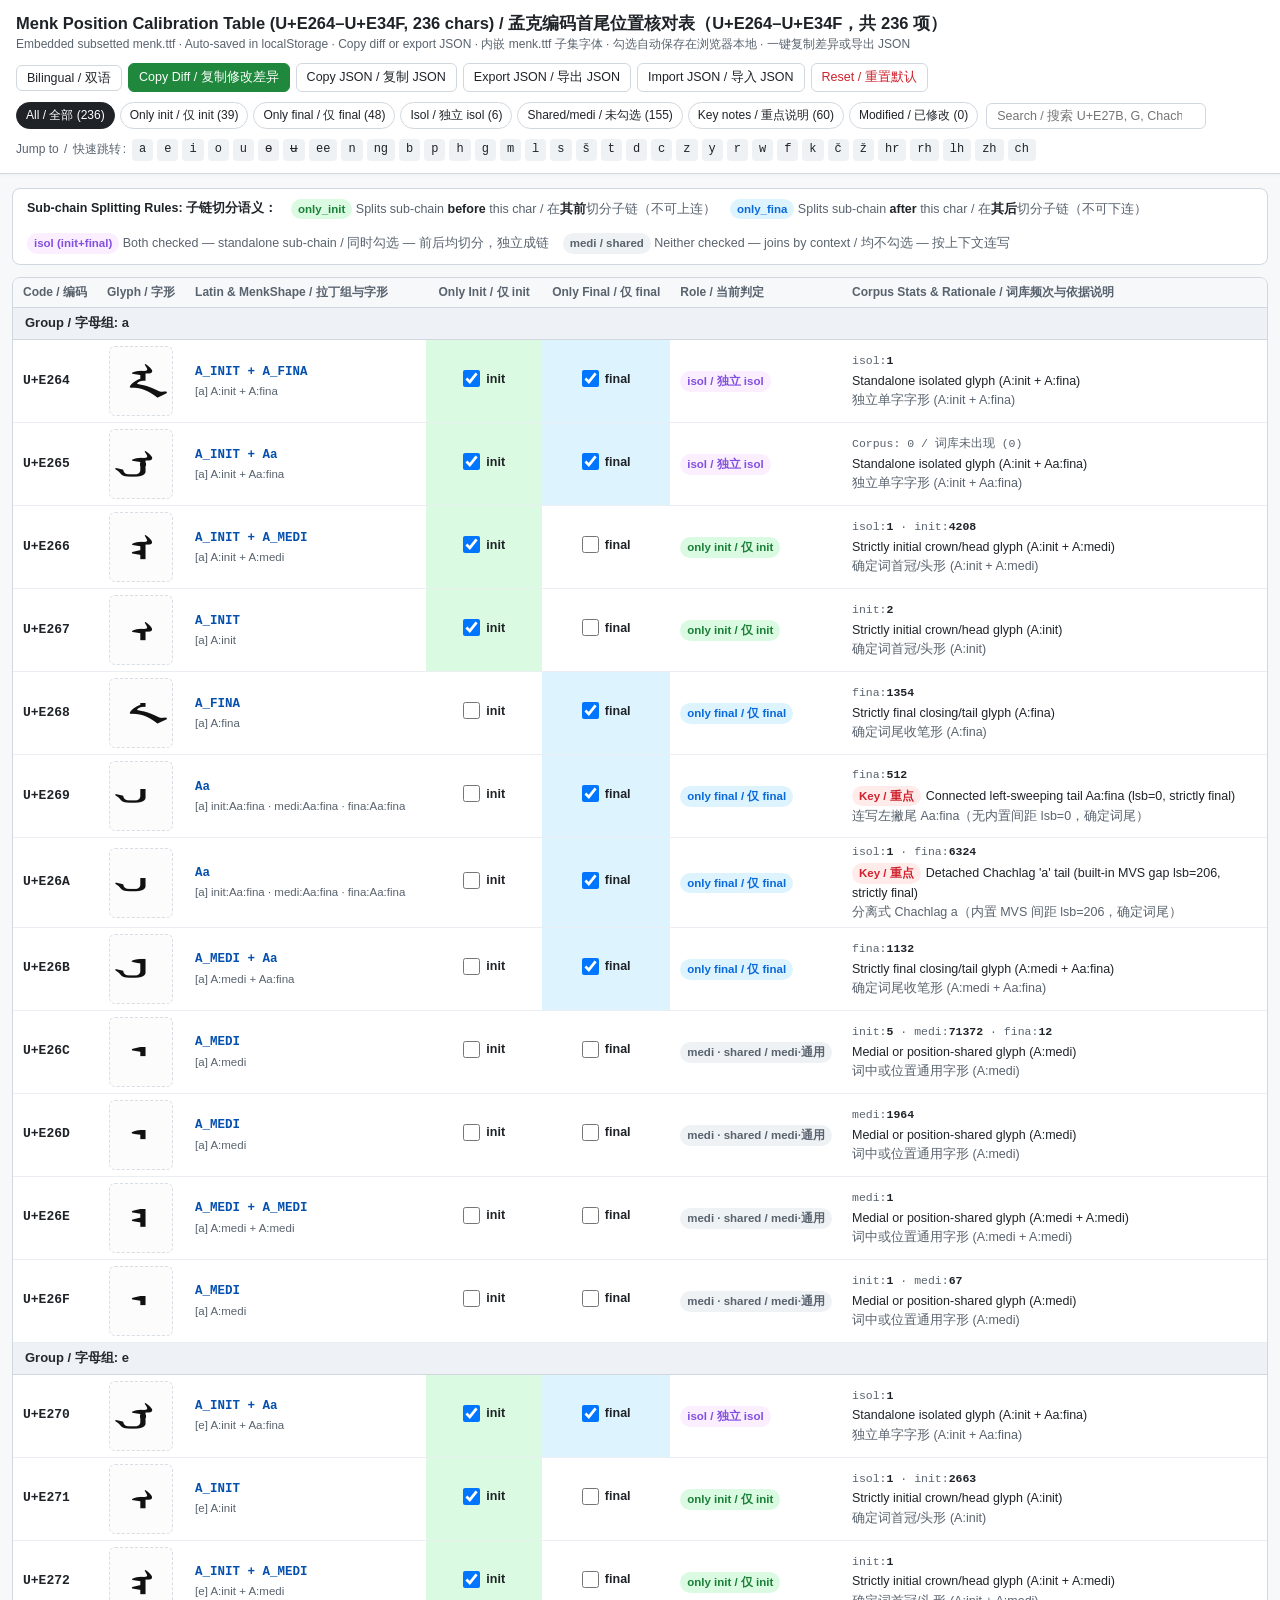
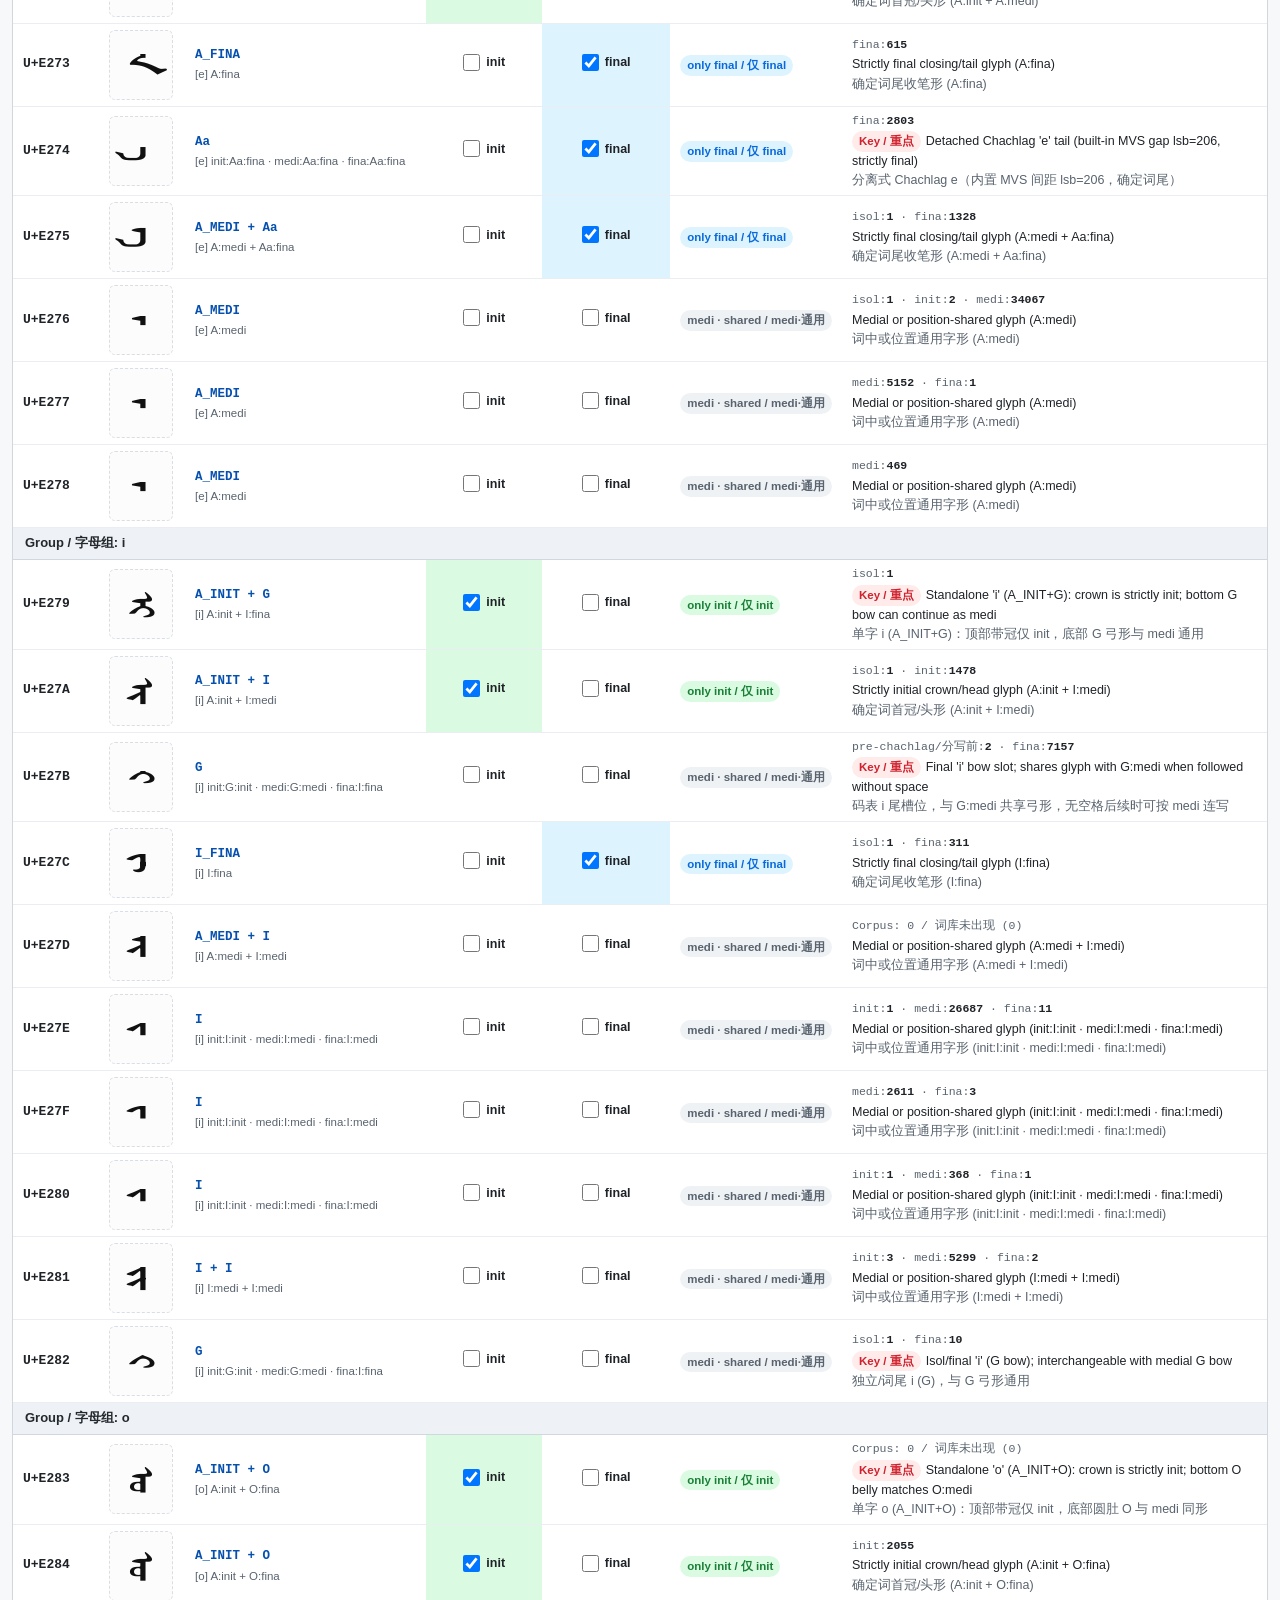
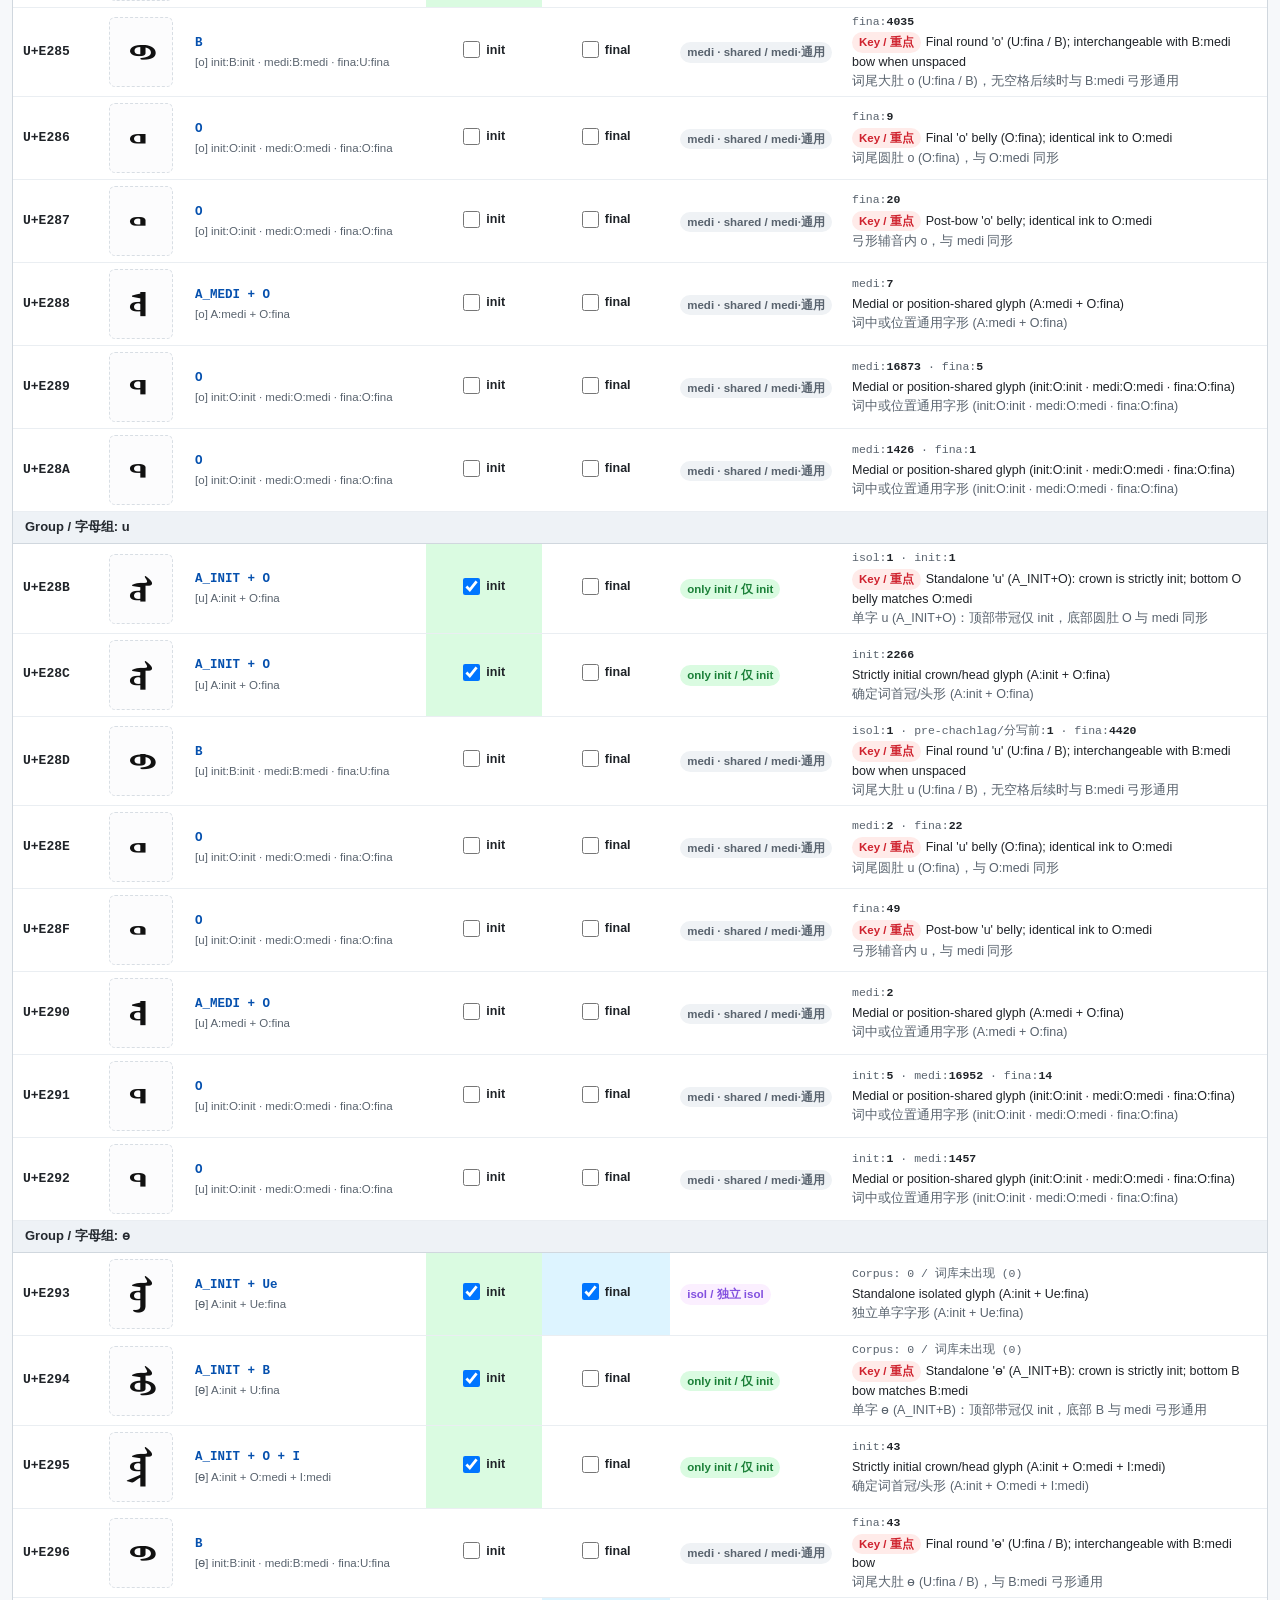
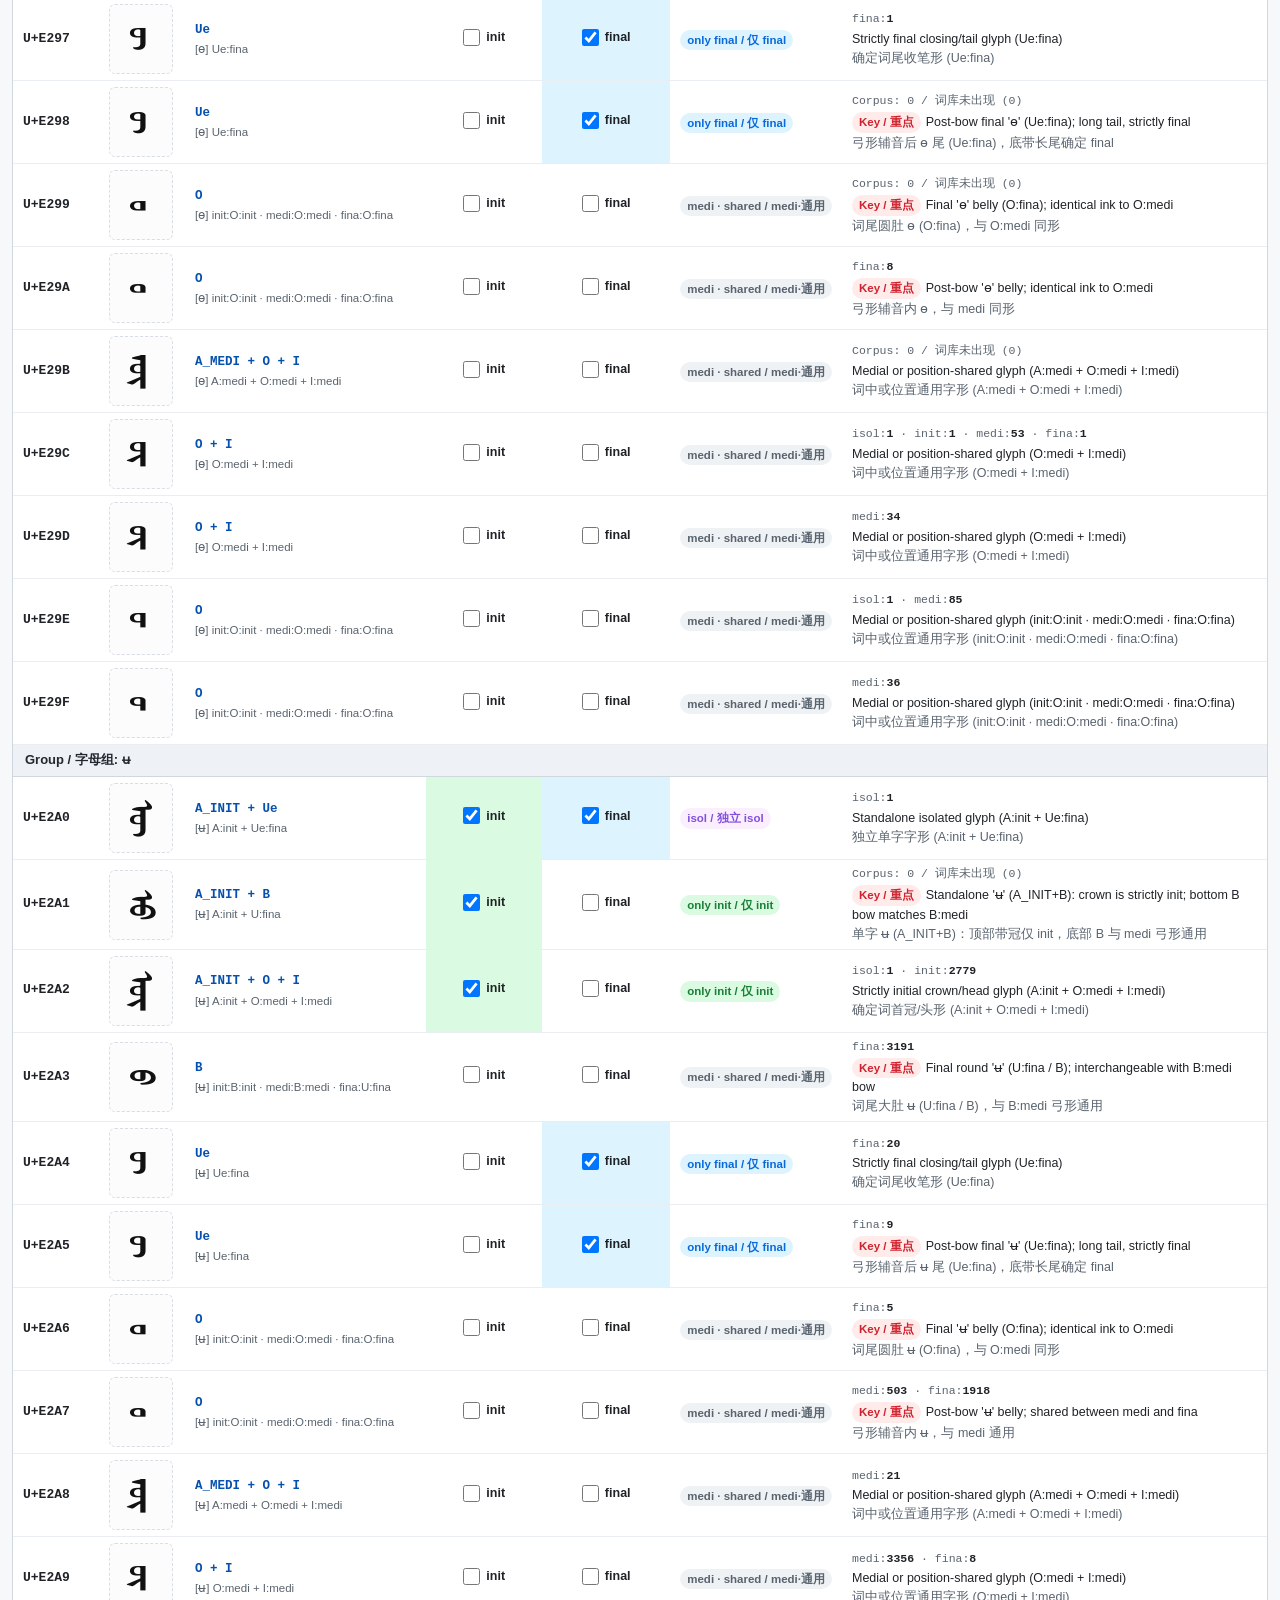
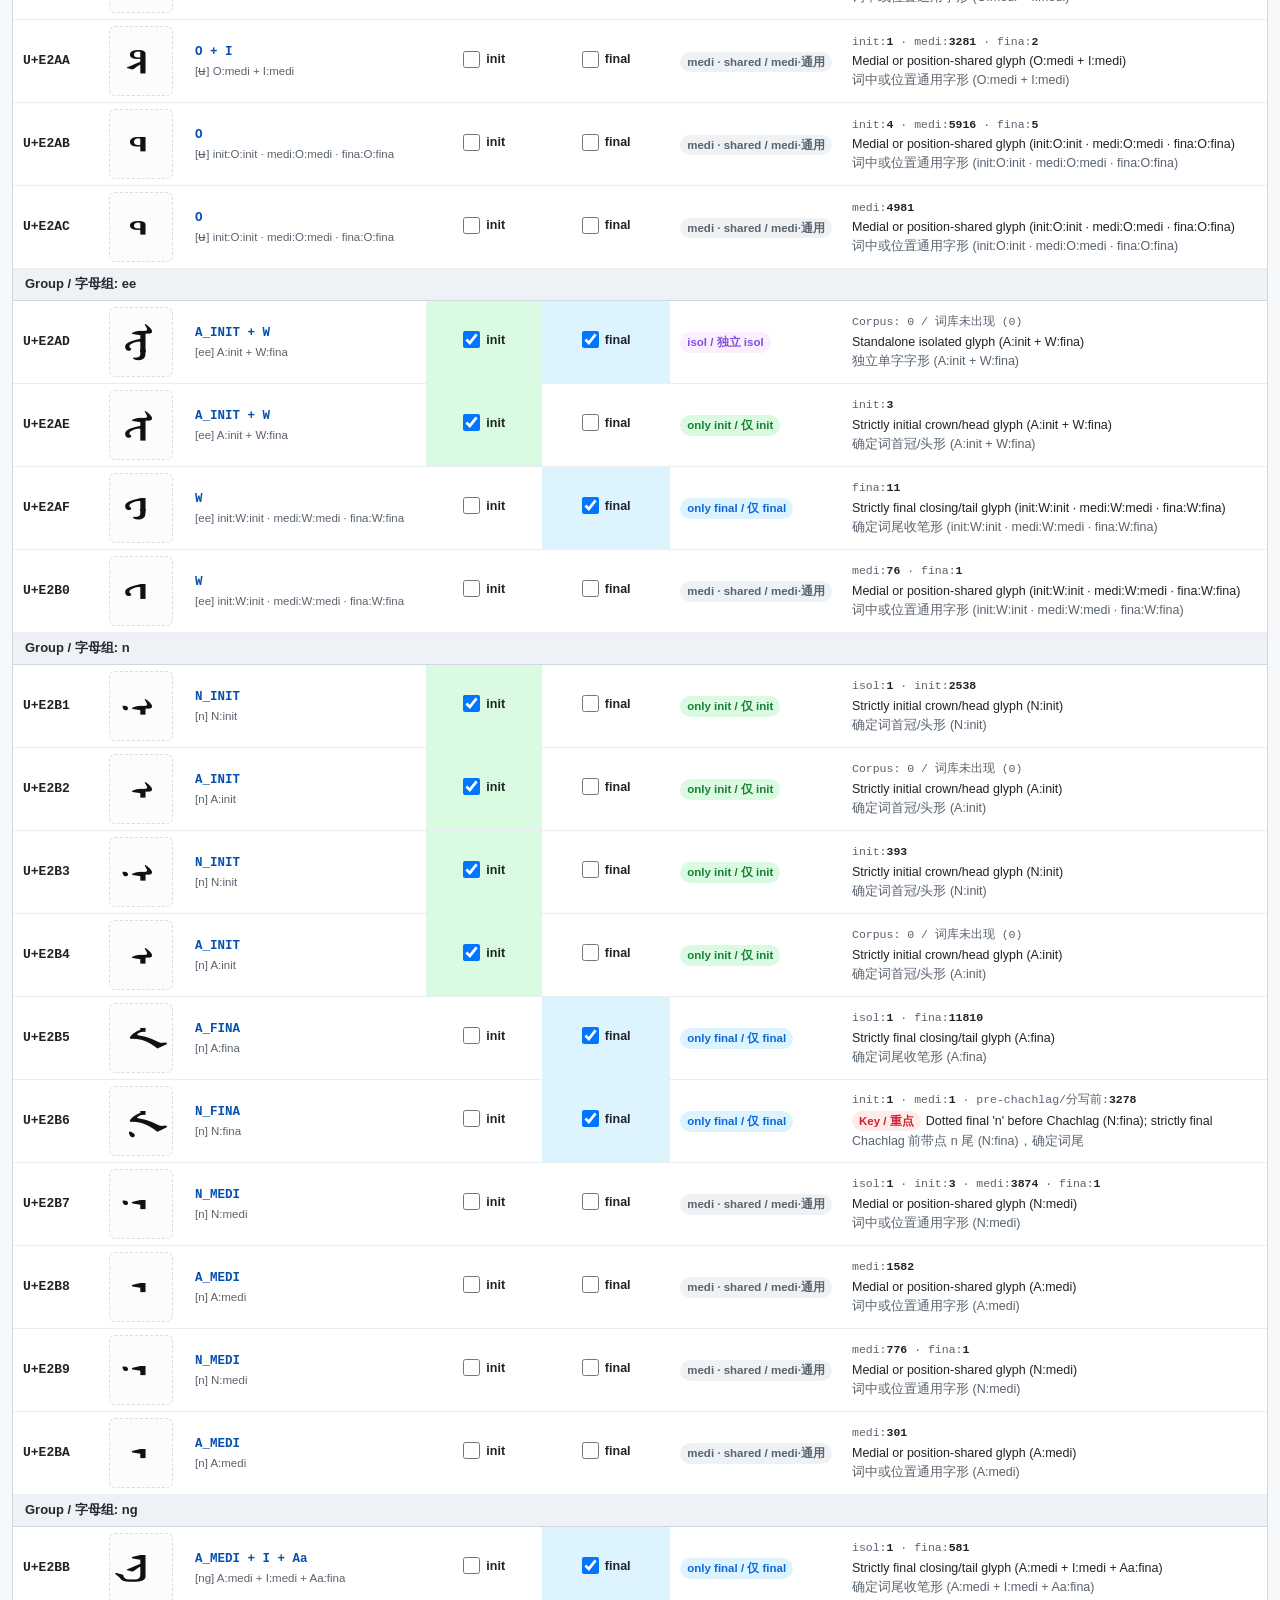
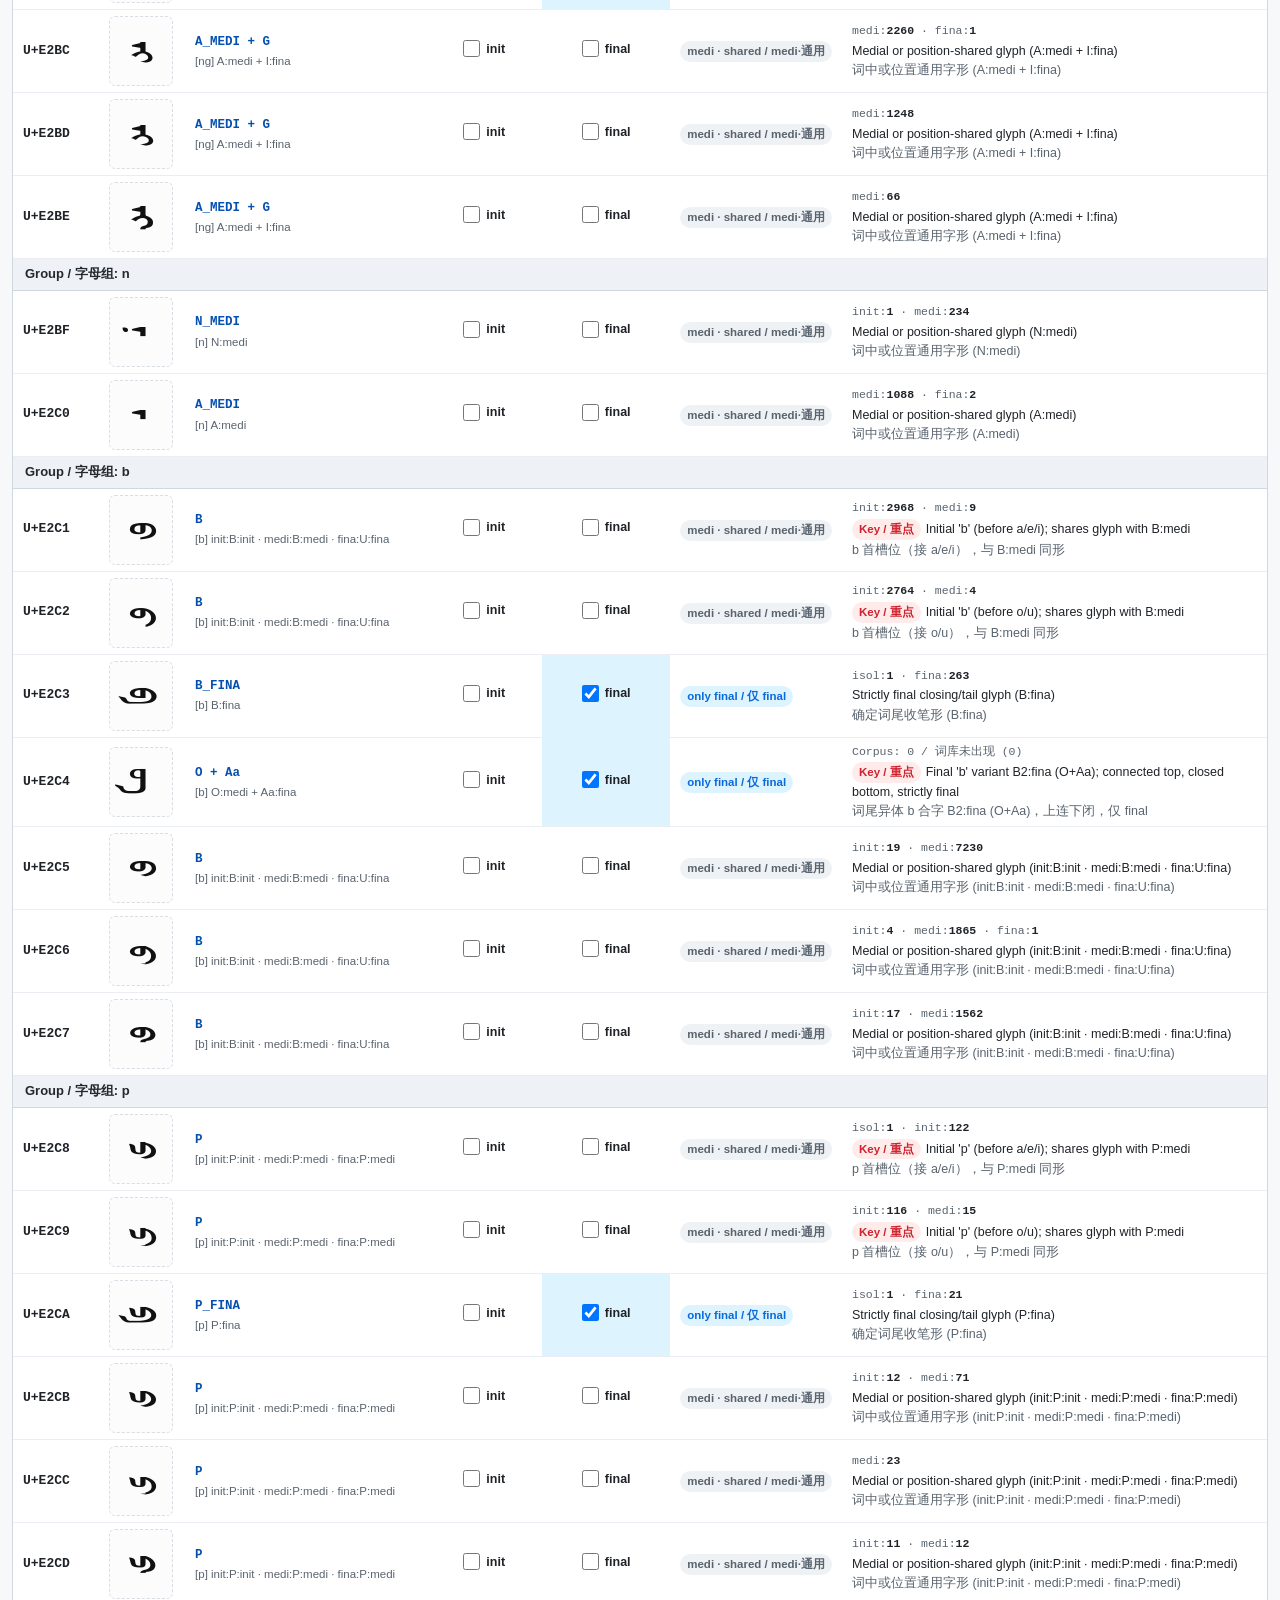
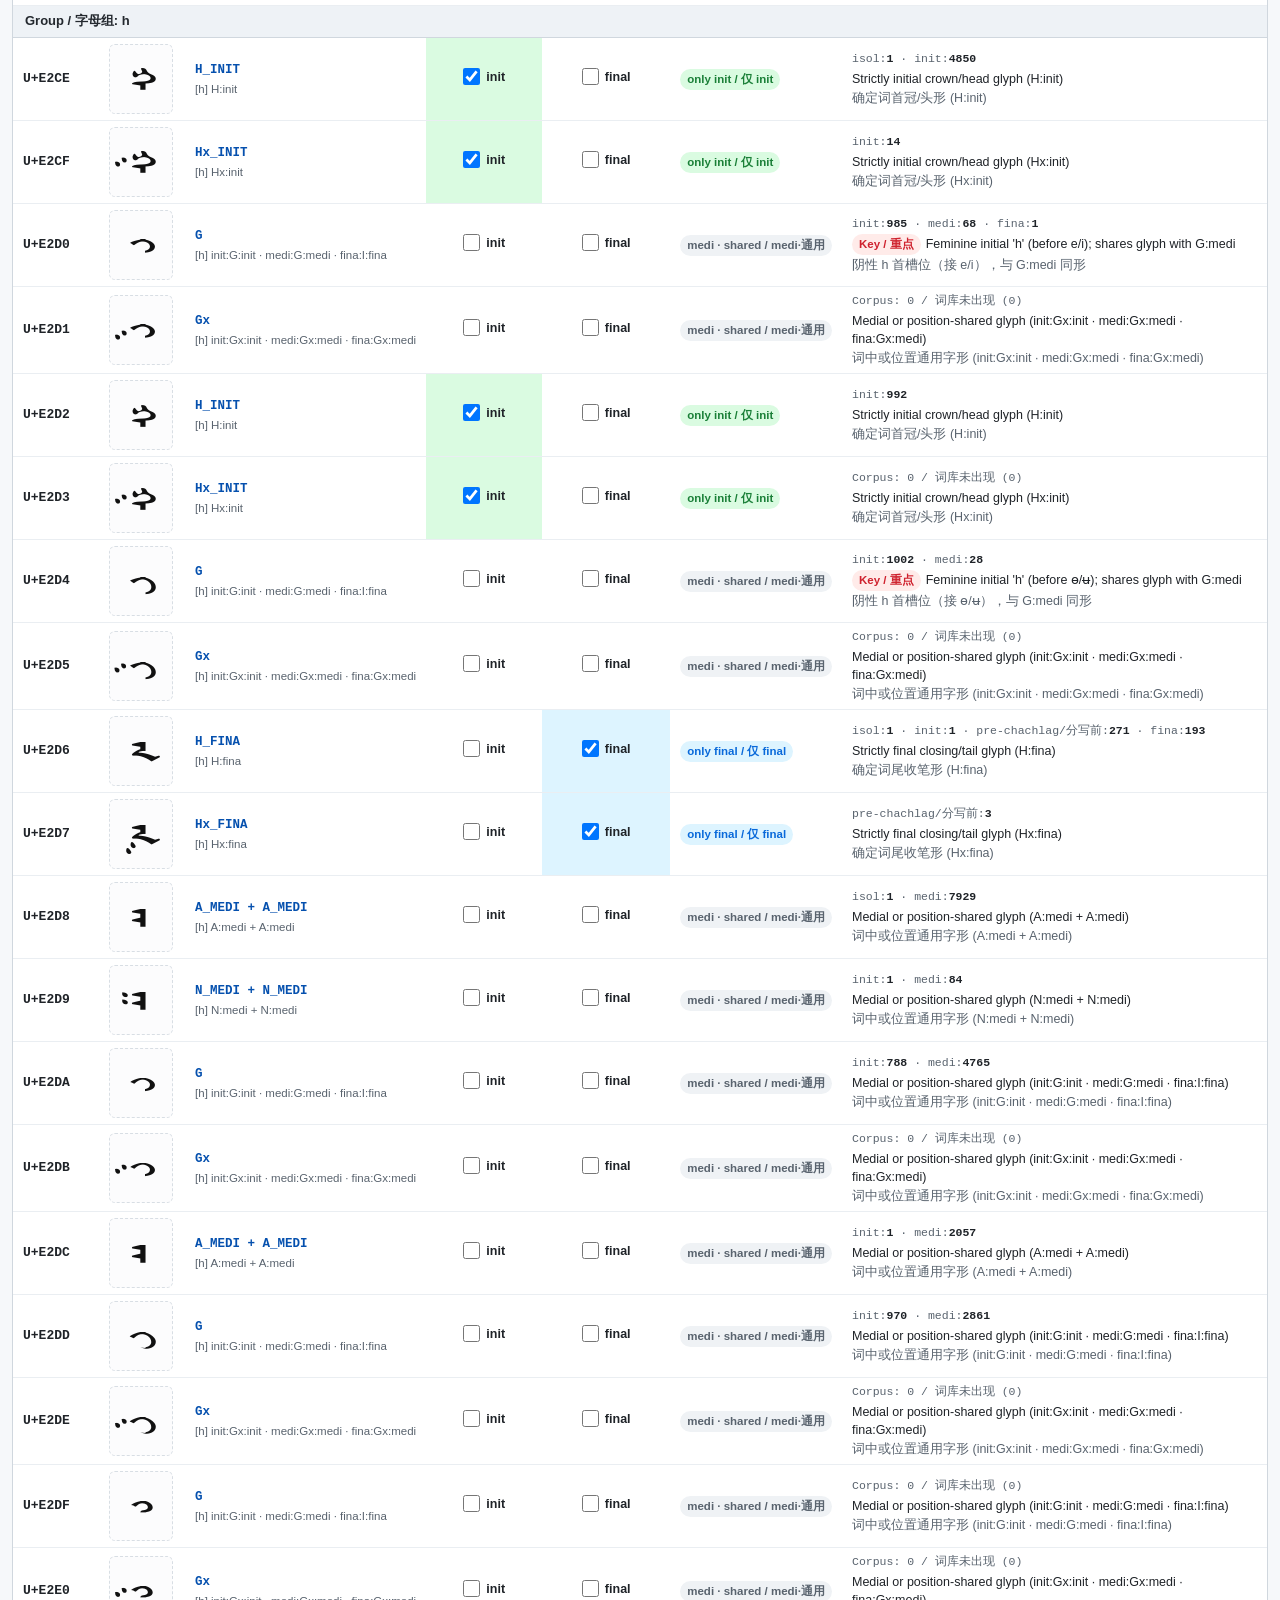
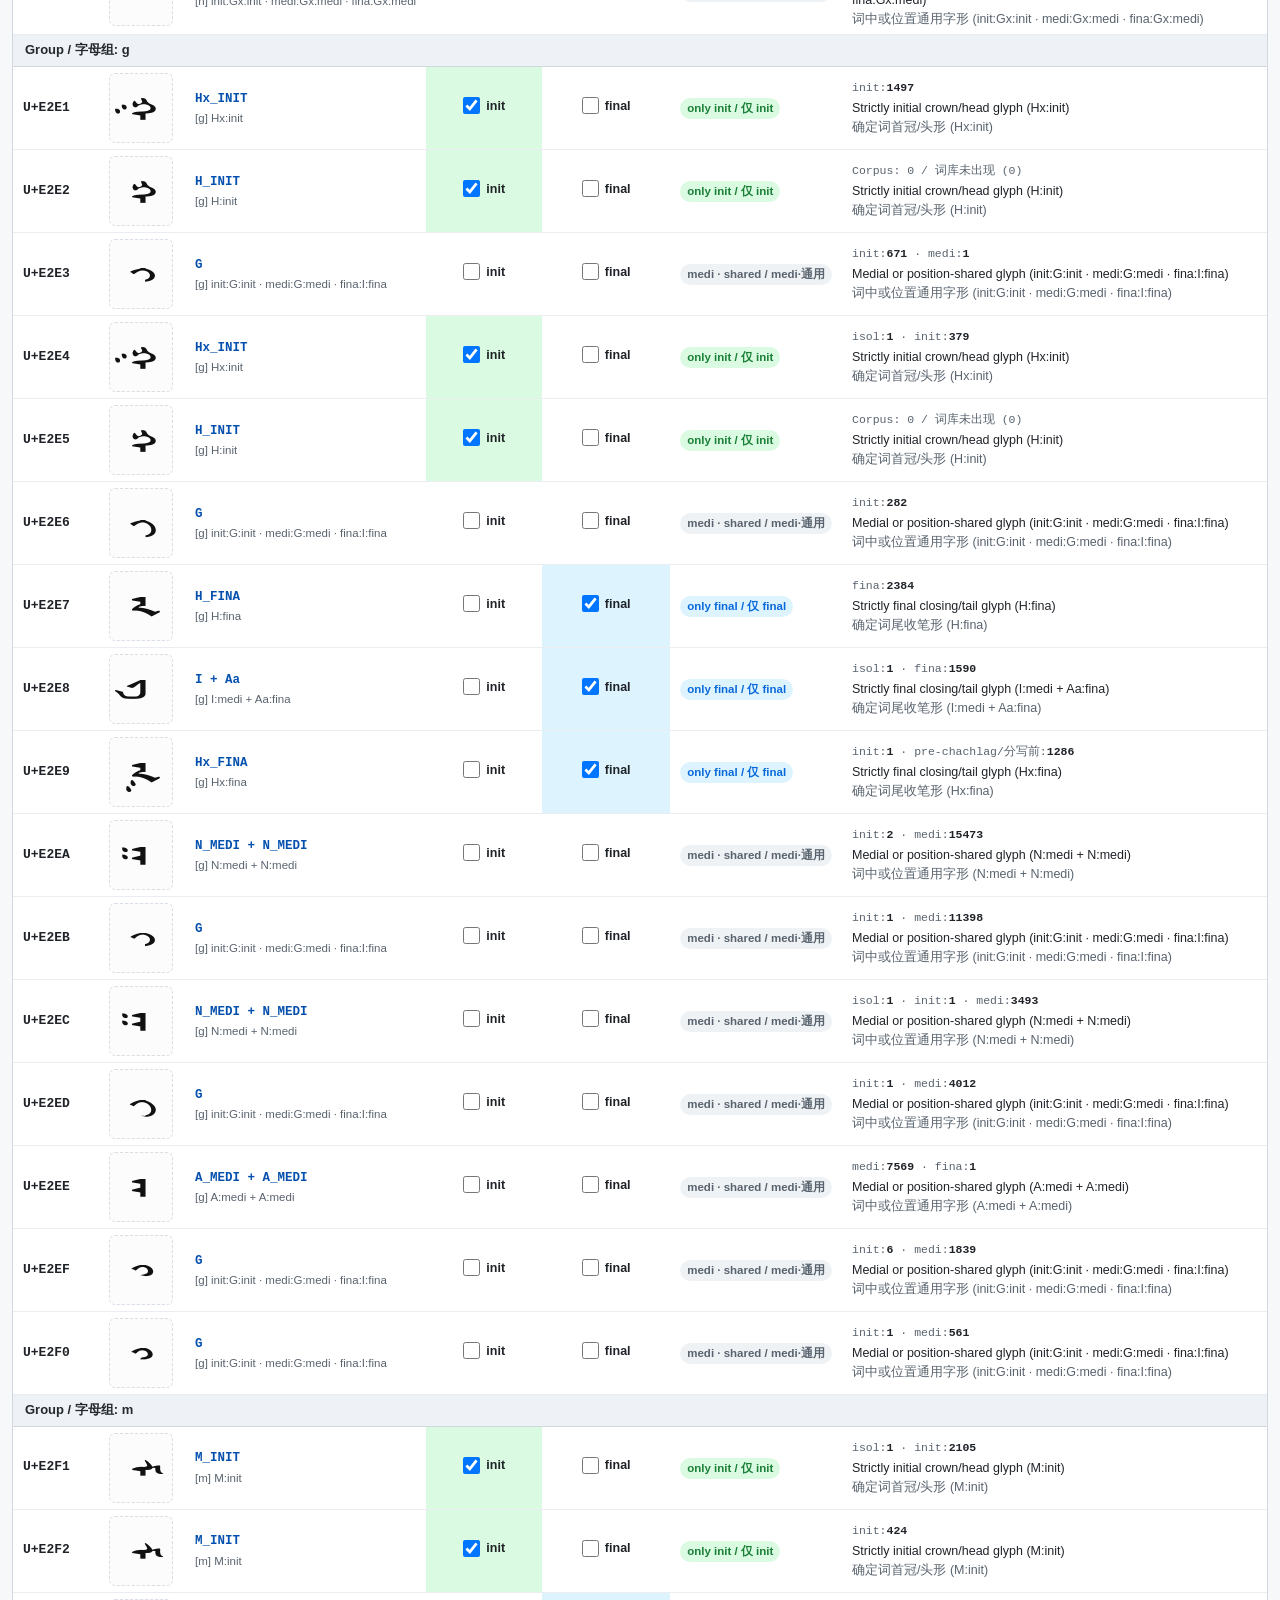
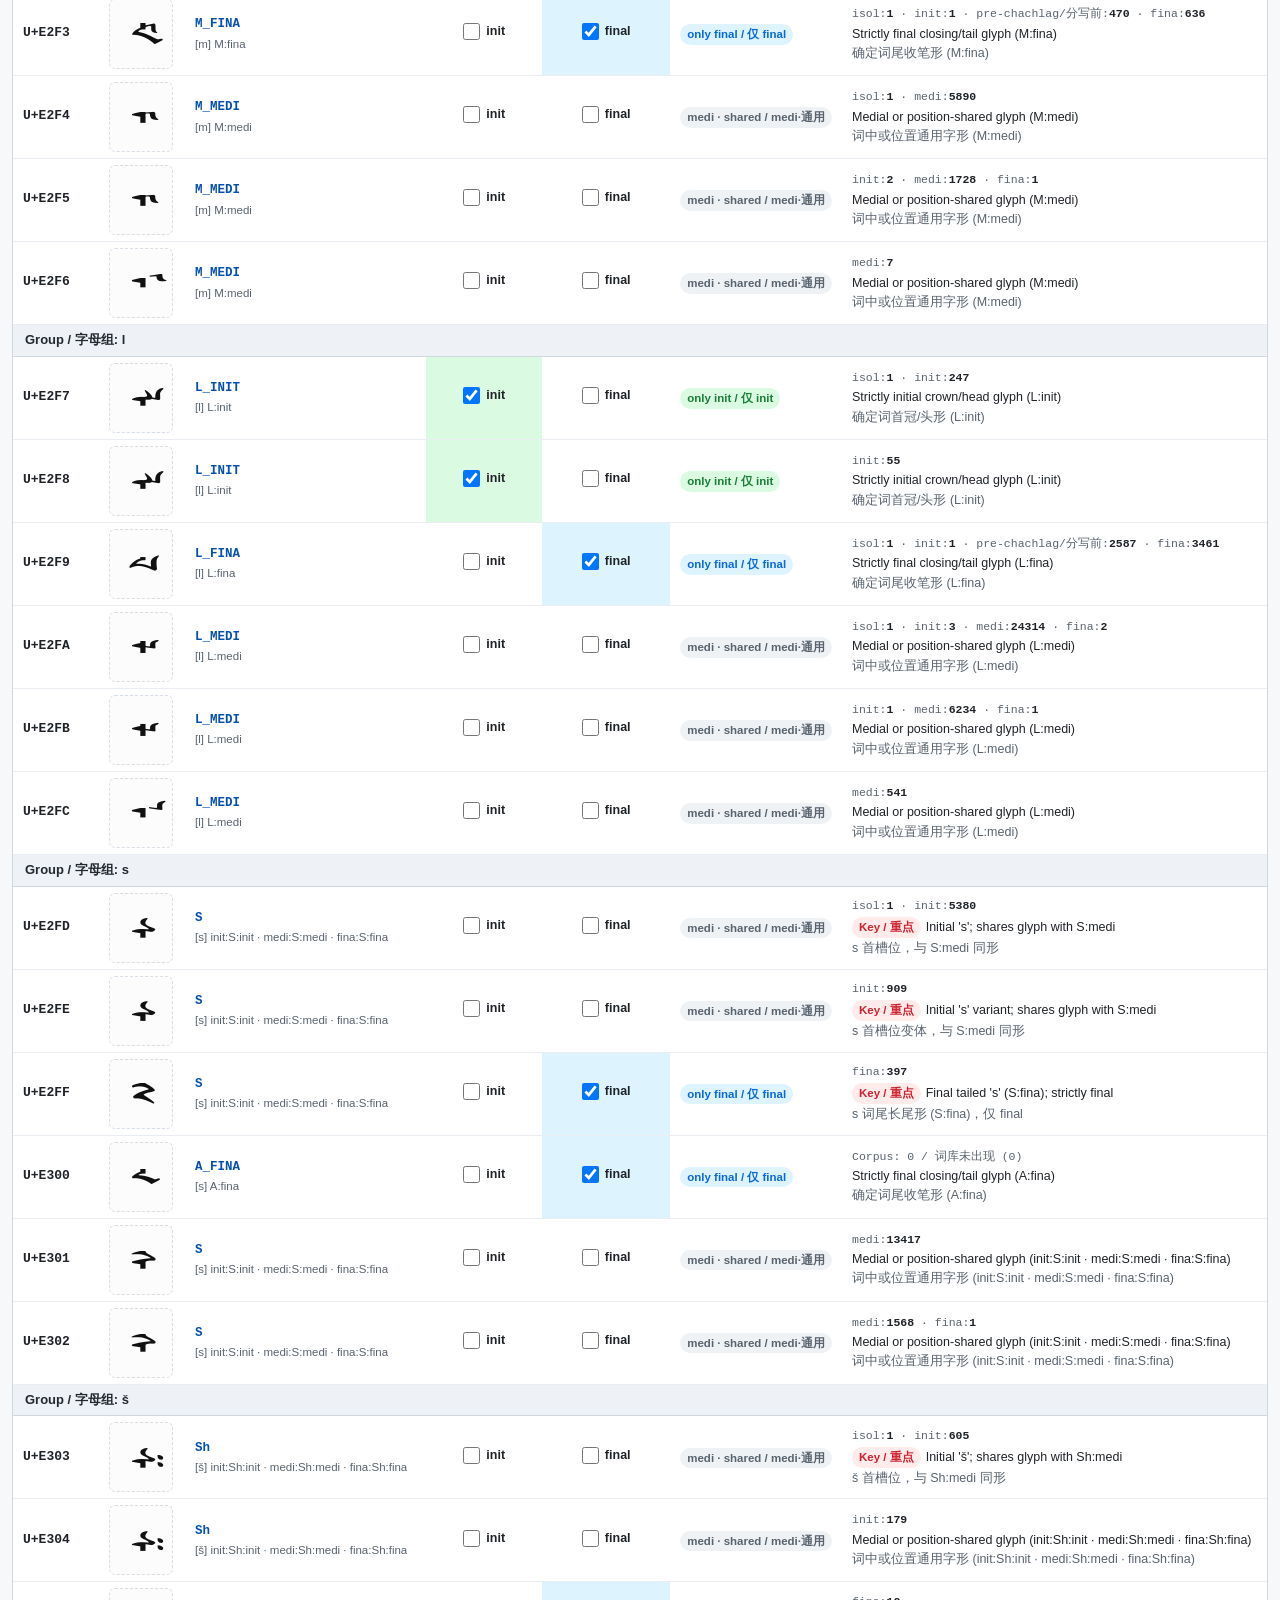
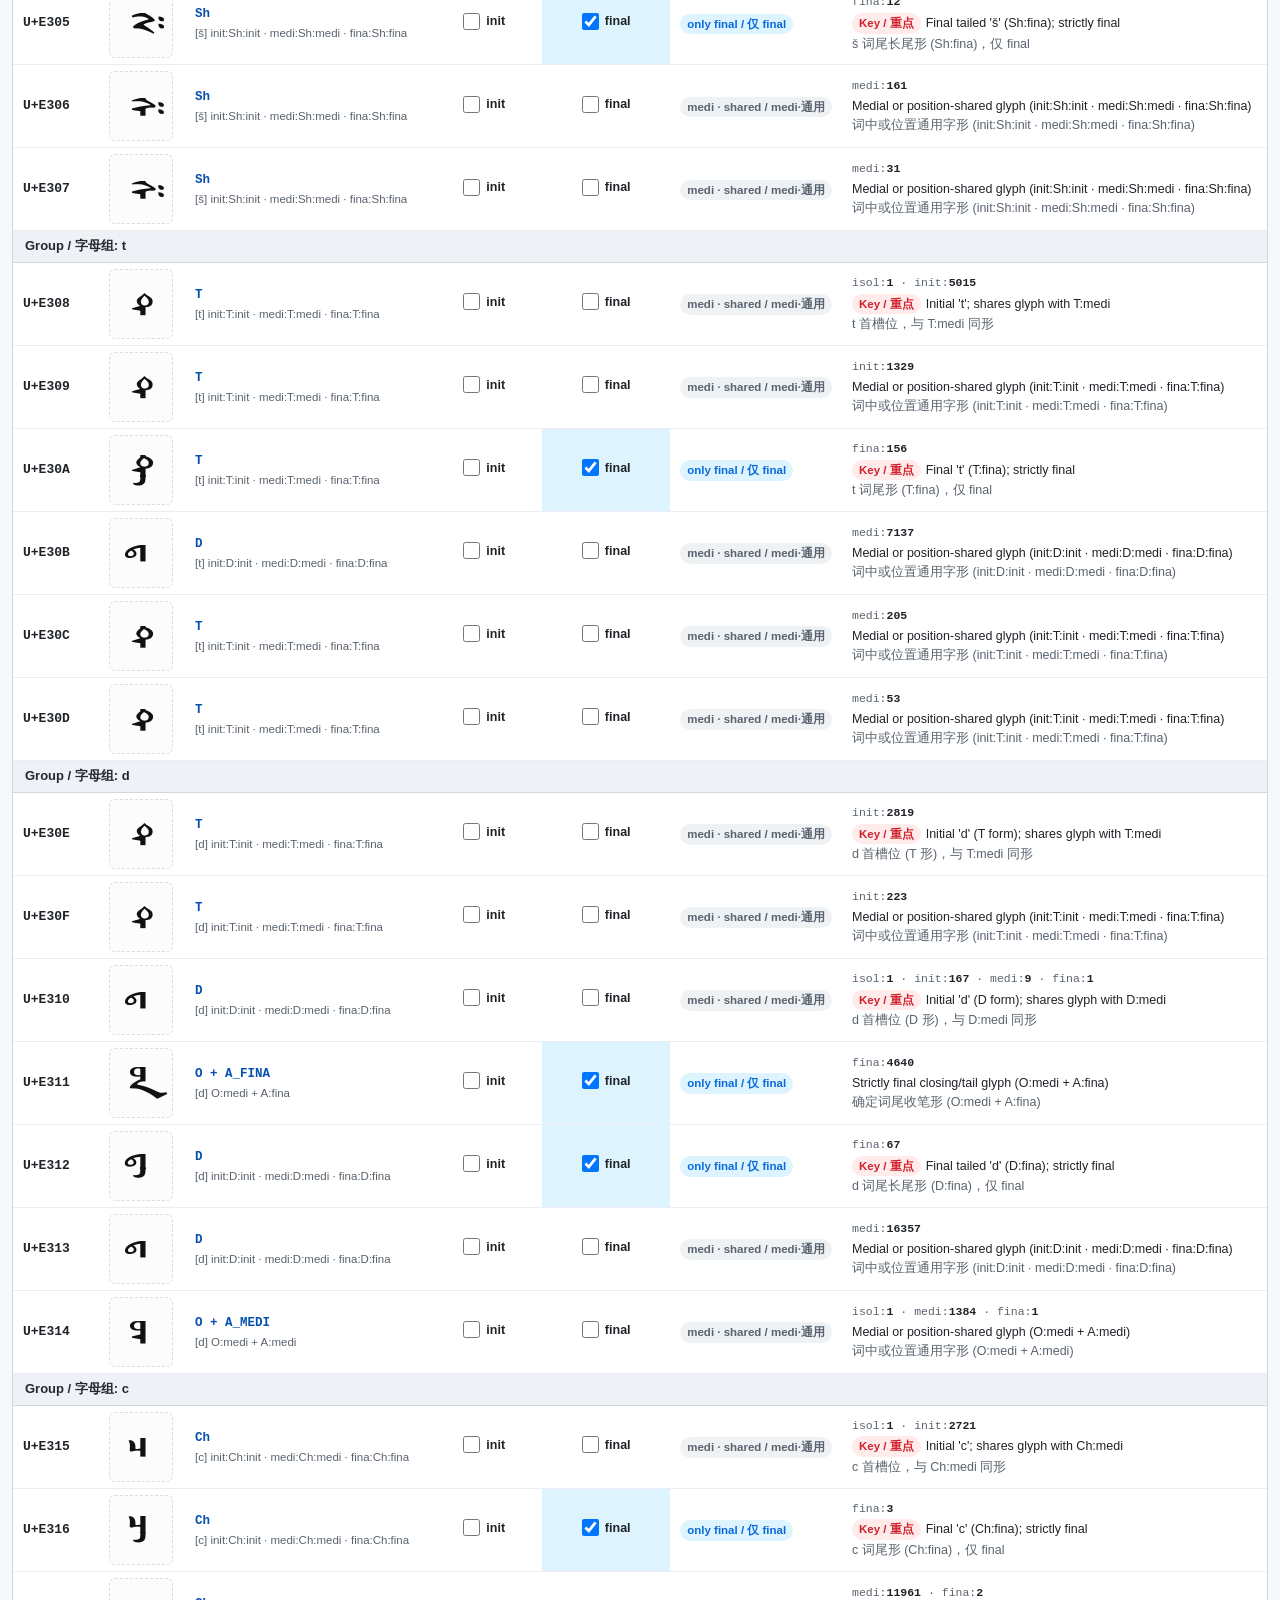
==== docs/menk_positions.html @ ce396ef9 "feat: initial Menk PUA to UTN #57 conversion library with bilingual docs" ====
<!DOCTYPE html>
<html lang="en">
<head>
<meta charset="UTF-8">
<meta name="viewport" content="width=device-width, initial-scale=1.0">
<title>Menk Position Calibration Table / 孟克编码首尾位置核对表 (U+E264–U+E34F)</title>
<style>
  @font-face {
    font-family: 'MenkSubset';
    src: url('[data-uri]') format('truetype');
    font-weight: normal;
    font-style: normal;
  }

  :root {
    --bg: #f6f8fa;
    --card: #ffffff;
    --border: #d0d7de;
    --border-soft: #eaeef2;
    --text: #1f2328;
    --muted: #59636e;
    --init-bg: #dafbe1;
    --init-fg: #1a7f37;
    --fina-bg: #ddf4ff;
    --fina-fg: #0969da;
    --isol-bg: #fbefff;
    --isol-fg: #8250df;
    --mod-bg: #fff8c5;
    --mod-fg: #9a6700;
    --rev-bg: #ffebe9;
    --rev-fg: #cf222e;
  }

  * { box-sizing: border-box; }

  body {
    margin: 0;
    font-family: -apple-system, BlinkMacSystemFont, "Segoe UI", "PingFang SC", "Hiragino Sans GB", sans-serif;
    background: var(--bg);
    color: var(--text);
    font-size: 14px;
    line-height: 1.45;
  }

  body[data-lang="en"] .zh-only { display: none !important; }
  body[data-lang="zh"] .en-only { display: none !important; }

  .topbar {
    position: sticky;
    top: 0;
    z-index: 20;
    background: rgba(255, 255, 255, 0.96);
    backdrop-filter: blur(6px);
    border-bottom: 1px solid var(--border);
    padding: 12px 16px;
    box-shadow: 0 1px 4px rgba(0, 0, 0, 0.04);
  }

  .topbar-inner {
    max-width: 1360px;
    margin: 0 auto;
    display: flex;
    flex-direction: column;
    gap: 10px;
  }

  .title-row {
    display: flex;
    flex-wrap: wrap;
    align-items: center;
    justify-content: space-between;
    gap: 10px;
  }

  h1 {
    margin: 0;
    font-size: 16.5px;
    font-weight: 600;
  }

  .subtitle {
    font-size: 12px;
    color: var(--muted);
  }

  .actions {
    display: flex;
    flex-wrap: wrap;
    align-items: center;
    gap: 6px;
  }

  button, select {
    appearance: none;
    border: 1px solid var(--border);
    background: var(--card);
    color: var(--text);
    padding: 5px 10px;
    border-radius: 6px;
    font-size: 12.5px;
    font-weight: 500;
    cursor: pointer;
    transition: background 0.12s, border-color 0.12s;
  }

  button:hover, select:hover {
    background: #f3f4f6;
    border-color: #afb8c1;
  }

  button.primary {
    background: #1f883d;
    border-color: #1f883d;
    color: #fff;
  }

  button.primary:hover {
    background: #1a7f37;
  }

  button.danger {
    color: #cf222e;
  }

  .controls-row {
    display: flex;
    flex-wrap: wrap;
    align-items: center;
    gap: 8px;
  }

  .filter-pills {
    display: flex;
    flex-wrap: wrap;
    gap: 5px;
  }

  .pill {
    padding: 4px 9px;
    border-radius: 999px;
    font-size: 12px;
  }

  .pill.active {
    background: #1f2328;
    border-color: #1f2328;
    color: #fff;
  }

  .search-input {
    padding: 5px 10px;
    border: 1px solid var(--border);
    border-radius: 6px;
    font-size: 12.5px;
    min-width: 220px;
  }

  .group-bar {
    display: flex;
    flex-wrap: wrap;
    gap: 4px;
    align-items: center;
  }

  .group-bar span {
    font-size: 12px;
    color: var(--muted);
    margin-right: 2px;
  }

  .group-link {
    text-decoration: none;
    color: var(--text);
    background: #eff2f5;
    padding: 2px 7px;
    border-radius: 4px;
    font-size: 12px;
    font-family: ui-monospace, SFMono-Regular, Menlo, monospace;
  }

  .group-link:hover {
    background: #d0d7de;
  }

  .container {
    max-width: 1360px;
    margin: 14px auto 48px;
    padding: 0 12px;
  }

  .legend {
    background: var(--card);
    border: 1px solid var(--border);
    border-radius: 8px;
    padding: 10px 14px;
    margin-bottom: 12px;
    font-size: 12.5px;
    color: var(--muted);
    display: flex;
    flex-wrap: wrap;
    gap: 14px;
  }

  .legend strong { color: var(--text); }

  .table-wrap {
    background: var(--card);
    border: 1px solid var(--border);
    border-radius: 8px;
    overflow-x: auto;
  }

  table {
    width: 100%;
    border-collapse: collapse;
    min-width: 860px;
  }

  th, td {
    border-bottom: 1px solid var(--border-soft);
    padding: 6px 10px;
    text-align: left;
    vertical-align: middle;
  }

  th {
    background: #f6f8fa;
    font-size: 12px;
    font-weight: 600;
    color: var(--muted);
    border-bottom: 1px solid var(--border);
    white-space: nowrap;
  }

  tr.group-header td {
    background: #eef2f6;
    font-weight: 600;
    font-size: 13px;
    color: #24292f;
    padding: 6px 12px;
    border-top: 1px solid var(--border);
    border-bottom: 1px solid var(--border);
  }

  tr.data-row:hover {
    background: #f9fbfd;
  }

  tr.data-row.modified {
    background: #fffdf0;
  }

  .col-hex {
    font-family: ui-monospace, SFMono-Regular, Menlo, monospace;
    font-weight: 600;
    font-size: 13px;
    white-space: nowrap;
    width: 84px;
  }

  .col-glyph {
    width: 78px;
    text-align: center;
  }

  .glyph-box {
    display: inline-flex;
    align-items: center;
    justify-content: center;
    min-width: 62px;
    min-height: 70px;
    padding: 6px;
    background: #fcfcfd;
    border: 1px dashed #d8dee4;
    border-radius: 6px;
  }

  .menk-glyph {
    font-family: 'MenkSubset', sans-serif;
    font-size: 50px;
    line-height: 1;
    writing-mode: vertical-lr;
    -webkit-writing-mode: vertical-lr;
    text-orientation: sideways;
    -webkit-text-orientation: sideways;
    color: #111;
    user-select: all;
  }

  .col-shape {
    white-space: nowrap;
    width: 190px;
  }

  .shape-code {
    font-family: ui-monospace, SFMono-Regular, Menlo, monospace;
    font-size: 12.5px;
    font-weight: 600;
    color: #0550ae;
  }

  .utn-sub {
    font-size: 11.5px;
    color: var(--muted);
    margin-top: 2px;
  }

  .col-chk {
    width: 116px;
    text-align: center;
    cursor: pointer;
    user-select: none;
    transition: background 0.1s;
  }

  .col-chk:hover {
    background: #f0f4f8;
  }

  .col-chk.checked-init {
    background: var(--init-bg);
  }

  .col-chk.checked-fina {
    background: var(--fina-bg);
  }

  .chk-label {
    display: inline-flex;
    align-items: center;
    gap: 6px;
    font-size: 12.5px;
    font-weight: 600;
    cursor: pointer;
  }

  .chk-label input {
    width: 17px;
    height: 17px;
    cursor: pointer;
    margin: 0;
  }

  .col-status {
    width: 136px;
    white-space: nowrap;
  }

  .badge {
    display: inline-block;
    padding: 2px 7px;
    border-radius: 999px;
    font-size: 11.5px;
    font-weight: 600;
  }

  .badge-init { background: var(--init-bg); color: var(--init-fg); }
  .badge-fina { background: var(--fina-bg); color: var(--fina-fg); }
  .badge-isol { background: var(--isol-bg); color: var(--isol-fg); }
  .badge-medi { background: #eff2f5; color: var(--muted); }
  .badge-mod  { background: var(--mod-bg); color: var(--mod-fg); margin-left: 4px; }
  .badge-rev  { background: var(--rev-bg); color: var(--rev-fg); margin-right: 5px; }

  .stats-line {
    font-family: ui-monospace, SFMono-Regular, Menlo, monospace;
    font-size: 11.5px;
    color: var(--muted);
    margin-bottom: 2px;
  }

  .stats-line b {
    color: var(--text);
  }

  .note-text {
    font-size: 12.5px;
    color: #333;
  }

  .note-en {
    color: #1f2328;
  }

  .note-zh {
    color: #59636e;
    margin-top: 1px;
  }

  .toast {
    position: fixed;
    bottom: 20px;
    right: 20px;
    background: #1f2328;
    color: #fff;
    padding: 9px 14px;
    border-radius: 8px;
    font-size: 13px;
    opacity: 0;
    pointer-events: none;
    transition: opacity 0.2s;
    z-index: 50;
  }

  .toast.show { opacity: 1; }
</style>
</head>
<body data-lang="bi">

<div class="topbar">
  <div class="topbar-inner">
    <div class="title-row">
      <div>
        <h1>
          <span class="en-only">Menk Position Calibration Table (U+E264–U+E34F, 236 chars)</span>
          <span class="en-only zh-only"> / </span>
          <span class="zh-only">孟克编码首尾位置核对表（U+E264–U+E34F，共 236 项）</span>
        </h1>
        <div class="subtitle">
          <span class="en-only">Embedded subsetted menk.ttf · Auto-saved in localStorage · Copy diff or export JSON</span>
          <span class="en-only zh-only"> · </span>
          <span class="zh-only">内嵌 menk.ttf 子集字体 · 勾选自动保存在浏览器本地 · 一键复制差异或导出 JSON</span>
        </div>
      </div>
      <div class="actions">
        <select id="langSelect" aria-label="Language / 语言">
          <option value="bi">Bilingual / 双语</option>
          <option value="en">English</option>
          <option value="zh">简体中文</option>
        </select>
        <button class="primary" id="btnCopyDiff">
          <span class="en-only">Copy Diff</span><span class="en-only zh-only"> / </span><span class="zh-only">复制修改差异</span>
        </button>
        <button id="btnCopyJson">
          <span class="en-only">Copy JSON</span><span class="en-only zh-only"> / </span><span class="zh-only">复制 JSON</span>
        </button>
        <button id="btnDownloadJson">
          <span class="en-only">Export JSON</span><span class="en-only zh-only"> / </span><span class="zh-only">导出 JSON</span>
        </button>
        <button id="btnImportJson">
          <span class="en-only">Import JSON</span><span class="en-only zh-only"> / </span><span class="zh-only">导入 JSON</span>
        </button>
        <button class="danger" id="btnReset">
          <span class="en-only">Reset</span><span class="en-only zh-only"> / </span><span class="zh-only">重置默认</span>
        </button>
        <input type="file" id="fileInput" accept=".json" style="display:none">
      </div>
    </div>

    <div class="controls-row">
      <div class="filter-pills" id="filterPills">
        <button class="pill active" data-filter="all" id="pillAll"></button>
        <button class="pill" data-filter="init" id="pillInit"></button>
        <button class="pill" data-filter="fina" id="pillFina"></button>
        <button class="pill" data-filter="isol" id="pillIsol"></button>
        <button class="pill" data-filter="medi" id="pillMedi"></button>
        <button class="pill" data-filter="review" id="pillReview"></button>
        <button class="pill" data-filter="modified" id="pillMod"></button>
      </div>
      <input type="search" class="search-input" id="searchInput" placeholder="Search / 搜索 U+E27B, G, Chachlag...">
    </div>

    <div class="group-bar" id="groupBar">
      <span><span class="en-only">Jump to</span><span class="en-only zh-only"> / </span><span class="zh-only">快速跳转</span>:</span>
    </div>
  </div>
</div>

<div class="container">
  <div class="legend">
    <div>
      <strong>
        <span class="en-only">Sub-chain Splitting Rules:</span>
        <span class="en-only zh-only"> </span>
        <span class="zh-only">子链切分语义：</span>
      </strong>
    </div>
    <div>
      <span class="badge badge-init">only_init</span>
      <span class="en-only">Splits sub-chain <strong>before</strong> this char</span>
      <span class="en-only zh-only"> / </span>
      <span class="zh-only">在<strong>其前</strong>切分子链（不可上连）</span>
    </div>
    <div>
      <span class="badge badge-fina">only_fina</span>
      <span class="en-only">Splits sub-chain <strong>after</strong> this char</span>
      <span class="en-only zh-only"> / </span>
      <span class="zh-only">在<strong>其后</strong>切分子链（不可下连）</span>
    </div>
    <div>
      <span class="badge badge-isol">isol (init+final)</span>
      <span class="en-only">Both checked — standalone sub-chain</span>
      <span class="en-only zh-only"> / </span>
      <span class="zh-only">同时勾选 — 前后均切分，独立成链</span>
    </div>
    <div>
      <span class="badge badge-medi">medi / shared</span>
      <span class="en-only">Neither checked — joins by context</span>
      <span class="en-only zh-only"> / </span>
      <span class="zh-only">均不勾选 — 按上下文连写</span>
    </div>
  </div>

  <div class="table-wrap">
    <table>
      <thead>
        <tr>
          <th><span class="en-only">Code</span><span class="en-only zh-only"> / </span><span class="zh-only">编码</span></th>
          <th style="text-align:center"><span class="en-only">Glyph</span><span class="en-only zh-only"> / </span><span class="zh-only">字形</span></th>
          <th><span class="en-only">Latin &amp; MenkShape</span><span class="en-only zh-only"> / </span><span class="zh-only">拉丁组与字形</span></th>
          <th style="text-align:center"><span class="en-only">Only Init</span><span class="en-only zh-only"> / </span><span class="zh-only">仅 init</span></th>
          <th style="text-align:center"><span class="en-only">Only Final</span><span class="en-only zh-only"> / </span><span class="zh-only">仅 final</span></th>
          <th><span class="en-only">Role</span><span class="en-only zh-only"> / </span><span class="zh-only">当前判定</span></th>
          <th><span class="en-only">Corpus Stats &amp; Rationale</span><span class="en-only zh-only"> / </span><span class="zh-only">词库频次与依据说明</span></th>
        </tr>
      </thead>
      <tbody id="tableBody"></tbody>
    </table>
  </div>
</div>

<div class="toast" id="toast"></div>

<script>
// Embedded character table & group order / 内嵌码位数据与分组顺序
const RAW_DATA = [{"cp": 57956, "hex": "U+E264", "char": "", "latin": "a", "shapes": ["A_INIT", "A_FINA"], "utn57": "A:init + A:fina", "onlyInit": true, "onlyFina": true, "review": false, "noteEn": "Standalone isolated glyph (A:init + A:fina)", "noteZh": "独立单字字形 (A:init + A:fina)", "counts": {"isol": 1, "init": 0, "medi": 0, "chachlag": 0, "fina": 0}}, {"cp": 57957, "hex": "U+E265", "char": "", "latin": "a", "shapes": ["A_INIT", "Aa"], "utn57": "A:init + Aa:fina", "onlyInit": true, "onlyFina": true, "review": false, "noteEn": "Standalone isolated glyph (A:init + Aa:fina)", "noteZh": "独立单字字形 (A:init + Aa:fina)", "counts": {"isol": 0, "init": 0, "medi": 0, "chachlag": 0, "fina": 0}}, {"cp": 57958, "hex": "U+E266", "char": "", "latin": "a", "shapes": ["A_INIT", "A_MEDI"], "utn57": "A:init + A:medi", "onlyInit": true, "onlyFina": false, "review": false, "noteEn": "Strictly initial crown/head glyph (A:init + A:medi)", "noteZh": "确定词首冠/头形 (A:init + A:medi)", "counts": {"isol": 1, "init": 4208, "medi": 0, "chachlag": 0, "fina": 0}}, {"cp": 57959, "hex": "U+E267", "char": "", "latin": "a", "shapes": ["A_INIT"], "utn57": "A:init", "onlyInit": true, "onlyFina": false, "review": false, "noteEn": "Strictly initial crown/head glyph (A:init)", "noteZh": "确定词首冠/头形 (A:init)", "counts": {"isol": 0, "init": 2, "medi": 0, "chachlag": 0, "fina": 0}}, {"cp": 57960, "hex": "U+E268", "char": "", "latin": "a", "shapes": ["A_FINA"], "utn57": "A:fina", "onlyInit": false, "onlyFina": true, "review": false, "noteEn": "Strictly final closing/tail glyph (A:fina)", "noteZh": "确定词尾收笔形 (A:fina)", "counts": {"isol": 0, "init": 0, "medi": 0, "chachlag": 0, "fina": 1354}}, {"cp": 57961, "hex": "U+E269", "char": "", "latin": "a", "shapes": ["Aa"], "utn57": "init:Aa:fina · medi:Aa:fina · fina:Aa:fina", "onlyInit": false, "onlyFina": true, "review": true, "noteEn": "Connected left-sweeping tail Aa:fina (lsb=0, strictly final)", "noteZh": "连写左撇尾 Aa:fina（无内置间距 lsb=0，确定词尾）", "counts": {"isol": 0, "init": 0, "medi": 0, "chachlag": 0, "fina": 512}}, {"cp": 57962, "hex": "U+E26A", "char": "", "latin": "a", "shapes": ["Aa"], "utn57": "init:Aa:fina · medi:Aa:fina · fina:Aa:fina", "onlyInit": false, "onlyFina": true, "review": true, "noteEn": "Detached Chachlag 'a' tail (built-in MVS gap lsb=206, strictly final)", "noteZh": "分离式 Chachlag a（内置 MVS 间距 lsb=206，确定词尾）", "counts": {"isol": 1, "init": 0, "medi": 0, "chachlag": 0, "fina": 6324}}, {"cp": 57963, "hex": "U+E26B", "char": "", "latin": "a", "shapes": ["A_MEDI", "Aa"], "utn57": "A:medi + Aa:fina", "onlyInit": false, "onlyFina": true, "review": false, "noteEn": "Strictly final closing/tail glyph (A:medi + Aa:fina)", "noteZh": "确定词尾收笔形 (A:medi + Aa:fina)", "counts": {"isol": 0, "init": 0, "medi": 0, "chachlag": 0, "fina": 1132}}, {"cp": 57964, "hex": "U+E26C", "char": "", "latin": "a", "shapes": ["A_MEDI"], "utn57": "A:medi", "onlyInit": false, "onlyFina": false, "review": false, "noteEn": "Medial or position-shared glyph (A:medi)", "noteZh": "词中或位置通用字形 (A:medi)", "counts": {"isol": 0, "init": 5, "medi": 71372, "chachlag": 0, "fina": 12}}, {"cp": 57965, "hex": "U+E26D", "char": "", "latin": "a", "shapes": ["A_MEDI"], "utn57": "A:medi", "onlyInit": false, "onlyFina": false, "review": false, "noteEn": "Medial or position-shared glyph (A:medi)", "noteZh": "词中或位置通用字形 (A:medi)", "counts": {"isol": 0, "init": 0, "medi": 1964, "chachlag": 0, "fina": 0}}, {"cp": 57966, "hex": "U+E26E", "char": "", "latin": "a", "shapes": ["A_MEDI", "A_MEDI"], "utn57": "A:medi + A:medi", "onlyInit": false, "onlyFina": false, "review": false, "noteEn": "Medial or position-shared glyph (A:medi + A:medi)", "noteZh": "词中或位置通用字形 (A:medi + A:medi)", "counts": {"isol": 0, "init": 0, "medi": 1, "chachlag": 0, "fina": 0}}, {"cp": 57967, "hex": "U+E26F", "char": "", "latin": "a", "shapes": ["A_MEDI"], "utn57": "A:medi", "onlyInit": false, "onlyFina": false, "review": false, "noteEn": "Medial or position-shared glyph (A:medi)", "noteZh": "词中或位置通用字形 (A:medi)", "counts": {"isol": 0, "init": 1, "medi": 67, "chachlag": 0, "fina": 0}}, {"cp": 57968, "hex": "U+E270", "char": "", "latin": "e", "shapes": ["A_INIT", "Aa"], "utn57": "A:init + Aa:fina", "onlyInit": true, "onlyFina": true, "review": false, "noteEn": "Standalone isolated glyph (A:init + Aa:fina)", "noteZh": "独立单字字形 (A:init + Aa:fina)", "counts": {"isol": 1, "init": 0, "medi": 0, "chachlag": 0, "fina": 0}}, {"cp": 57969, "hex": "U+E271", "char": "", "latin": "e", "shapes": ["A_INIT"], "utn57": "A:init", "onlyInit": true, "onlyFina": false, "review": false, "noteEn": "Strictly initial crown/head glyph (A:init)", "noteZh": "确定词首冠/头形 (A:init)", "counts": {"isol": 1, "init": 2663, "medi": 0, "chachlag": 0, "fina": 0}}, {"cp": 57970, "hex": "U+E272", "char": "", "latin": "e", "shapes": ["A_INIT", "A_MEDI"], "utn57": "A:init + A:medi", "onlyInit": true, "onlyFina": false, "review": false, "noteEn": "Strictly initial crown/head glyph (A:init + A:medi)", "noteZh": "确定词首冠/头形 (A:init + A:medi)", "counts": {"isol": 0, "init": 1, "medi": 0, "chachlag": 0, "fina": 0}}, {"cp": 57971, "hex": "U+E273", "char": "", "latin": "e", "shapes": ["A_FINA"], "utn57": "A:fina", "onlyInit": false, "onlyFina": true, "review": false, "noteEn": "Strictly final closing/tail glyph (A:fina)", "noteZh": "确定词尾收笔形 (A:fina)", "counts": {"isol": 0, "init": 0, "medi": 0, "chachlag": 0, "fina": 615}}, {"cp": 57972, "hex": "U+E274", "char": "", "latin": "e", "shapes": ["Aa"], "utn57": "init:Aa:fina · medi:Aa:fina · fina:Aa:fina", "onlyInit": false, "onlyFina": true, "review": true, "noteEn": "Detached Chachlag 'e' tail (built-in MVS gap lsb=206, strictly final)", "noteZh": "分离式 Chachlag e（内置 MVS 间距 lsb=206，确定词尾）", "counts": {"isol": 0, "init": 0, "medi": 0, "chachlag": 0, "fina": 2803}}, {"cp": 57973, "hex": "U+E275", "char": "", "latin": "e", "shapes": ["A_MEDI", "Aa"], "utn57": "A:medi + Aa:fina", "onlyInit": false, "onlyFina": true, "review": false, "noteEn": "Strictly final closing/tail glyph (A:medi + Aa:fina)", "noteZh": "确定词尾收笔形 (A:medi + Aa:fina)", "counts": {"isol": 1, "init": 0, "medi": 0, "chachlag": 0, "fina": 1328}}, {"cp": 57974, "hex": "U+E276", "char": "", "latin": "e", "shapes": ["A_MEDI"], "utn57": "A:medi", "onlyInit": false, "onlyFina": false, "review": false, "noteEn": "Medial or position-shared glyph (A:medi)", "noteZh": "词中或位置通用字形 (A:medi)", "counts": {"isol": 1, "init": 2, "medi": 34067, "chachlag": 0, "fina": 0}}, {"cp": 57975, "hex": "U+E277", "char": "", "latin": "e", "shapes": ["A_MEDI"], "utn57": "A:medi", "onlyInit": false, "onlyFina": false, "review": false, "noteEn": "Medial or position-shared glyph (A:medi)", "noteZh": "词中或位置通用字形 (A:medi)", "counts": {"isol": 0, "init": 0, "medi": 5152, "chachlag": 0, "fina": 1}}, {"cp": 57976, "hex": "U+E278", "char": "", "latin": "e", "shapes": ["A_MEDI"], "utn57": "A:medi", "onlyInit": false, "onlyFina": false, "review": false, "noteEn": "Medial or position-shared glyph (A:medi)", "noteZh": "词中或位置通用字形 (A:medi)", "counts": {"isol": 0, "init": 0, "medi": 469, "chachlag": 0, "fina": 0}}, {"cp": 57977, "hex": "U+E279", "char": "", "latin": "i", "shapes": ["A_INIT", "G"], "utn57": "A:init + I:fina", "onlyInit": true, "onlyFina": false, "review": true, "noteEn": "Standalone 'i' (A_INIT+G): crown is strictly init; bottom G bow can continue as medi", "noteZh": "单字 i (A_INIT+G)：顶部带冠仅 init，底部 G 弓形与 medi 通用", "counts": {"isol": 1, "init": 0, "medi": 0, "chachlag": 0, "fina": 0}}, {"cp": 57978, "hex": "U+E27A", "char": "", "latin": "i", "shapes": ["A_INIT", "I"], "utn57": "A:init + I:medi", "onlyInit": true, "onlyFina": false, "review": false, "noteEn": "Strictly initial crown/head glyph (A:init + I:medi)", "noteZh": "确定词首冠/头形 (A:init + I:medi)", "counts": {"isol": 1, "init": 1478, "medi": 0, "chachlag": 0, "fina": 0}}, {"cp": 57979, "hex": "U+E27B", "char": "", "latin": "i", "shapes": ["G"], "utn57": "init:G:init · medi:G:medi · fina:I:fina", "onlyInit": false, "onlyFina": false, "review": true, "noteEn": "Final 'i' bow slot; shares glyph with G:medi when followed without space", "noteZh": "码表 i 尾槽位，与 G:medi 共享弓形，无空格后续时可按 medi 连写", "counts": {"isol": 0, "init": 0, "medi": 0, "chachlag": 2, "fina": 7157}}, {"cp": 57980, "hex": "U+E27C", "char": "", "latin": "i", "shapes": ["I_FINA"], "utn57": "I:fina", "onlyInit": false, "onlyFina": true, "review": false, "noteEn": "Strictly final closing/tail glyph (I:fina)", "noteZh": "确定词尾收笔形 (I:fina)", "counts": {"isol": 1, "init": 0, "medi": 0, "chachlag": 0, "fina": 311}}, {"cp": 57981, "hex": "U+E27D", "char": "", "latin": "i", "shapes": ["A_MEDI", "I"], "utn57": "A:medi + I:medi", "onlyInit": false, "onlyFina": false, "review": false, "noteEn": "Medial or position-shared glyph (A:medi + I:medi)", "noteZh": "词中或位置通用字形 (A:medi + I:medi)", "counts": {"isol": 0, "init": 0, "medi": 0, "chachlag": 0, "fina": 0}}, {"cp": 57982, "hex": "U+E27E", "char": "", "latin": "i", "shapes": ["I"], "utn57": "init:I:init · medi:I:medi · fina:I:medi", "onlyInit": false, "onlyFina": false, "review": false, "noteEn": "Medial or position-shared glyph (init:I:init · medi:I:medi · fina:I:medi)", "noteZh": "词中或位置通用字形 (init:I:init · medi:I:medi · fina:I:medi)", "counts": {"isol": 0, "init": 1, "medi": 26687, "chachlag": 0, "fina": 11}}, {"cp": 57983, "hex": "U+E27F", "char": "", "latin": "i", "shapes": ["I"], "utn57": "init:I:init · medi:I:medi · fina:I:medi", "onlyInit": false, "onlyFina": false, "review": false, "noteEn": "Medial or position-shared glyph (init:I:init · medi:I:medi · fina:I:medi)", "noteZh": "词中或位置通用字形 (init:I:init · medi:I:medi · fina:I:medi)", "counts": {"isol": 0, "init": 0, "medi": 2611, "chachlag": 0, "fina": 3}}, {"cp": 57984, "hex": "U+E280", "char": "", "latin": "i", "shapes": ["I"], "utn57": "init:I:init · medi:I:medi · fina:I:medi", "onlyInit": false, "onlyFina": false, "review": false, "noteEn": "Medial or position-shared glyph (init:I:init · medi:I:medi · fina:I:medi)", "noteZh": "词中或位置通用字形 (init:I:init · medi:I:medi · fina:I:medi)", "counts": {"isol": 0, "init": 1, "medi": 368, "chachlag": 0, "fina": 1}}, {"cp": 57985, "hex": "U+E281", "char": "", "latin": "i", "shapes": ["I", "I"], "utn57": "I:medi + I:medi", "onlyInit": false, "onlyFina": false, "review": false, "noteEn": "Medial or position-shared glyph (I:medi + I:medi)", "noteZh": "词中或位置通用字形 (I:medi + I:medi)", "counts": {"isol": 0, "init": 3, "medi": 5299, "chachlag": 0, "fina": 2}}, {"cp": 57986, "hex": "U+E282", "char": "", "latin": "i", "shapes": ["G"], "utn57": "init:G:init · medi:G:medi · fina:I:fina", "onlyInit": false, "onlyFina": false, "review": true, "noteEn": "Isol/final 'i' (G bow); interchangeable with medial G bow", "noteZh": "独立/词尾 i (G)，与 G 弓形通用", "counts": {"isol": 1, "init": 0, "medi": 0, "chachlag": 0, "fina": 10}}, {"cp": 57987, "hex": "U+E283", "char": "", "latin": "o", "shapes": ["A_INIT", "O"], "utn57": "A:init + O:fina", "onlyInit": true, "onlyFina": false, "review": true, "noteEn": "Standalone 'o' (A_INIT+O): crown is strictly init; bottom O belly matches O:medi", "noteZh": "单字 o (A_INIT+O)：顶部带冠仅 init，底部圆肚 O 与 medi 同形", "counts": {"isol": 0, "init": 0, "medi": 0, "chachlag": 0, "fina": 0}}, {"cp": 57988, "hex": "U+E284", "char": "", "latin": "o", "shapes": ["A_INIT", "O"], "utn57": "A:init + O:fina", "onlyInit": true, "onlyFina": false, "review": false, "noteEn": "Strictly initial crown/head glyph (A:init + O:fina)", "noteZh": "确定词首冠/头形 (A:init + O:fina)", "counts": {"isol": 0, "init": 2055, "medi": 0, "chachlag": 0, "fina": 0}}, {"cp": 57989, "hex": "U+E285", "char": "", "latin": "o", "shapes": ["B"], "utn57": "init:B:init · medi:B:medi · fina:U:fina", "onlyInit": false, "onlyFina": false, "review": true, "noteEn": "Final round 'o' (U:fina / B); interchangeable with B:medi bow when unspaced", "noteZh": "词尾大肚 o (U:fina / B)，无空格后续时与 B:medi 弓形通用", "counts": {"isol": 0, "init": 0, "medi": 0, "chachlag": 0, "fina": 4035}}, {"cp": 57990, "hex": "U+E286", "char": "", "latin": "o", "shapes": ["O"], "utn57": "init:O:init · medi:O:medi · fina:O:fina", "onlyInit": false, "onlyFina": false, "review": true, "noteEn": "Final 'o' belly (O:fina); identical ink to O:medi", "noteZh": "词尾圆肚 o (O:fina)，与 O:medi 同形", "counts": {"isol": 0, "init": 0, "medi": 0, "chachlag": 0, "fina": 9}}, {"cp": 57991, "hex": "U+E287", "char": "", "latin": "o", "shapes": ["O"], "utn57": "init:O:init · medi:O:medi · fina:O:fina", "onlyInit": false, "onlyFina": false, "review": true, "noteEn": "Post-bow 'o' belly; identical ink to O:medi", "noteZh": "弓形辅音内 o，与 medi 同形", "counts": {"isol": 0, "init": 0, "medi": 0, "chachlag": 0, "fina": 20}}, {"cp": 57992, "hex": "U+E288", "char": "", "latin": "o", "shapes": ["A_MEDI", "O"], "utn57": "A:medi + O:fina", "onlyInit": false, "onlyFina": false, "review": false, "noteEn": "Medial or position-shared glyph (A:medi + O:fina)", "noteZh": "词中或位置通用字形 (A:medi + O:fina)", "counts": {"isol": 0, "init": 0, "medi": 7, "chachlag": 0, "fina": 0}}, {"cp": 57993, "hex": "U+E289", "char": "", "latin": "o", "shapes": ["O"], "utn57": "init:O:init · medi:O:medi · fina:O:fina", "onlyInit": false, "onlyFina": false, "review": false, "noteEn": "Medial or position-shared glyph (init:O:init · medi:O:medi · fina:O:fina)", "noteZh": "词中或位置通用字形 (init:O:init · medi:O:medi · fina:O:fina)", "counts": {"isol": 0, "init": 0, "medi": 16873, "chachlag": 0, "fina": 5}}, {"cp": 57994, "hex": "U+E28A", "char": "", "latin": "o", "shapes": ["O"], "utn57": "init:O:init · medi:O:medi · fina:O:fina", "onlyInit": false, "onlyFina": false, "review": false, "noteEn": "Medial or position-shared glyph (init:O:init · medi:O:medi · fina:O:fina)", "noteZh": "词中或位置通用字形 (init:O:init · medi:O:medi · fina:O:fina)", "counts": {"isol": 0, "init": 0, "medi": 1426, "chachlag": 0, "fina": 1}}, {"cp": 57995, "hex": "U+E28B", "char": "", "latin": "u", "shapes": ["A_INIT", "O"], "utn57": "A:init + O:fina", "onlyInit": true, "onlyFina": false, "review": true, "noteEn": "Standalone 'u' (A_INIT+O): crown is strictly init; bottom O belly matches O:medi", "noteZh": "单字 u (A_INIT+O)：顶部带冠仅 init，底部圆肚 O 与 medi 同形", "counts": {"isol": 1, "init": 1, "medi": 0, "chachlag": 0, "fina": 0}}, {"cp": 57996, "hex": "U+E28C", "char": "", "latin": "u", "shapes": ["A_INIT", "O"], "utn57": "A:init + O:fina", "onlyInit": true, "onlyFina": false, "review": false, "noteEn": "Strictly initial crown/head glyph (A:init + O:fina)", "noteZh": "确定词首冠/头形 (A:init + O:fina)", "counts": {"isol": 0, "init": 2266, "medi": 0, "chachlag": 0, "fina": 0}}, {"cp": 57997, "hex": "U+E28D", "char": "", "latin": "u", "shapes": ["B"], "utn57": "init:B:init · medi:B:medi · fina:U:fina", "onlyInit": false, "onlyFina": false, "review": true, "noteEn": "Final round 'u' (U:fina / B); interchangeable with B:medi bow when unspaced", "noteZh": "词尾大肚 u (U:fina / B)，无空格后续时与 B:medi 弓形通用", "counts": {"isol": 1, "init": 0, "medi": 0, "chachlag": 1, "fina": 4420}}, {"cp": 57998, "hex": "U+E28E", "char": "", "latin": "u", "shapes": ["O"], "utn57": "init:O:init · medi:O:medi · fina:O:fina", "onlyInit": false, "onlyFina": false, "review": true, "noteEn": "Final 'u' belly (O:fina); identical ink to O:medi", "noteZh": "词尾圆肚 u (O:fina)，与 O:medi 同形", "counts": {"isol": 0, "init": 0, "medi": 2, "chachlag": 0, "fina": 22}}, {"cp": 57999, "hex": "U+E28F", "char": "", "latin": "u", "shapes": ["O"], "utn57": "init:O:init · medi:O:medi · fina:O:fina", "onlyInit": false, "onlyFina": false, "review": true, "noteEn": "Post-bow 'u' belly; identical ink to O:medi", "noteZh": "弓形辅音内 u，与 medi 同形", "counts": {"isol": 0, "init": 0, "medi": 0, "chachlag": 0, "fina": 49}}, {"cp": 58000, "hex": "U+E290", "char": "", "latin": "u", "shapes": ["A_MEDI", "O"], "utn57": "A:medi + O:fina", "onlyInit": false, "onlyFina": false, "review": false, "noteEn": "Medial or position-shared glyph (A:medi + O:fina)", "noteZh": "词中或位置通用字形 (A:medi + O:fina)", "counts": {"isol": 0, "init": 0, "medi": 2, "chachlag": 0, "fina": 0}}, {"cp": 58001, "hex": "U+E291", "char": "", "latin": "u", "shapes": ["O"], "utn57": "init:O:init · medi:O:medi · fina:O:fina", "onlyInit": false, "onlyFina": false, "review": false, "noteEn": "Medial or position-shared glyph (init:O:init · medi:O:medi · fina:O:fina)", "noteZh": "词中或位置通用字形 (init:O:init · medi:O:medi · fina:O:fina)", "counts": {"isol": 0, "init": 5, "medi": 16952, "chachlag": 0, "fina": 14}}, {"cp": 58002, "hex": "U+E292", "char": "", "latin": "u", "shapes": ["O"], "utn57": "init:O:init · medi:O:medi · fina:O:fina", "onlyInit": false, "onlyFina": false, "review": false, "noteEn": "Medial or position-shared glyph (init:O:init · medi:O:medi · fina:O:fina)", "noteZh": "词中或位置通用字形 (init:O:init · medi:O:medi · fina:O:fina)", "counts": {"isol": 0, "init": 1, "medi": 1457, "chachlag": 0, "fina": 0}}, {"cp": 58003, "hex": "U+E293", "char": "", "latin": "ɵ", "shapes": ["A_INIT", "Ue"], "utn57": "A:init + Ue:fina", "onlyInit": true, "onlyFina": true, "review": false, "noteEn": "Standalone isolated glyph (A:init + Ue:fina)", "noteZh": "独立单字字形 (A:init + Ue:fina)", "counts": {"isol": 0, "init": 0, "medi": 0, "chachlag": 0, "fina": 0}}, {"cp": 58004, "hex": "U+E294", "char": "", "latin": "ɵ", "shapes": ["A_INIT", "B"], "utn57": "A:init + U:fina", "onlyInit": true, "onlyFina": false, "review": true, "noteEn": "Standalone 'ɵ' (A_INIT+B): crown is strictly init; bottom B bow matches B:medi", "noteZh": "单字 ɵ (A_INIT+B)：顶部带冠仅 init，底部 B 与 medi 弓形通用", "counts": {"isol": 0, "init": 0, "medi": 0, "chachlag": 0, "fina": 0}}, {"cp": 58005, "hex": "U+E295", "char": "", "latin": "ɵ", "shapes": ["A_INIT", "O", "I"], "utn57": "A:init + O:medi + I:medi", "onlyInit": true, "onlyFina": false, "review": false, "noteEn": "Strictly initial crown/head glyph (A:init + O:medi + I:medi)", "noteZh": "确定词首冠/头形 (A:init + O:medi + I:medi)", "counts": {"isol": 0, "init": 43, "medi": 0, "chachlag": 0, "fina": 0}}, {"cp": 58006, "hex": "U+E296", "char": "", "latin": "ɵ", "shapes": ["B"], "utn57": "init:B:init · medi:B:medi · fina:U:fina", "onlyInit": false, "onlyFina": false, "review": true, "noteEn": "Final round 'ɵ' (U:fina / B); interchangeable with B:medi bow", "noteZh": "词尾大肚 ɵ (U:fina / B)，与 B:medi 弓形通用", "counts": {"isol": 0, "init": 0, "medi": 0, "chachlag": 0, "fina": 43}}, {"cp": 58007, "hex": "U+E297", "char": "", "latin": "ɵ", "shapes": ["Ue"], "utn57": "Ue:fina", "onlyInit": false, "onlyFina": true, "review": false, "noteEn": "Strictly final closing/tail glyph (Ue:fina)", "noteZh": "确定词尾收笔形 (Ue:fina)", "counts": {"isol": 0, "init": 0, "medi": 0, "chachlag": 0, "fina": 1}}, {"cp": 58008, "hex": "U+E298", "char": "", "latin": "ɵ", "shapes": ["Ue"], "utn57": "Ue:fina", "onlyInit": false, "onlyFina": true, "review": true, "noteEn": "Post-bow final 'ɵ' (Ue:fina); long tail, strictly final", "noteZh": "弓形辅音后 ɵ 尾 (Ue:fina)，底带长尾确定 final", "counts": {"isol": 0, "init": 0, "medi": 0, "chachlag": 0, "fina": 0}}, {"cp": 58009, "hex": "U+E299", "char": "", "latin": "ɵ", "shapes": ["O"], "utn57": "init:O:init · medi:O:medi · fina:O:fina", "onlyInit": false, "onlyFina": false, "review": true, "noteEn": "Final 'ɵ' belly (O:fina); identical ink to O:medi", "noteZh": "词尾圆肚 ɵ (O:fina)，与 O:medi 同形", "counts": {"isol": 0, "init": 0, "medi": 0, "chachlag": 0, "fina": 0}}, {"cp": 58010, "hex": "U+E29A", "char": "", "latin": "ɵ", "shapes": ["O"], "utn57": "init:O:init · medi:O:medi · fina:O:fina", "onlyInit": false, "onlyFina": false, "review": true, "noteEn": "Post-bow 'ɵ' belly; identical ink to O:medi", "noteZh": "弓形辅音内 ɵ，与 medi 同形", "counts": {"isol": 0, "init": 0, "medi": 0, "chachlag": 0, "fina": 8}}, {"cp": 58011, "hex": "U+E29B", "char": "", "latin": "ɵ", "shapes": ["A_MEDI", "O", "I"], "utn57": "A:medi + O:medi + I:medi", "onlyInit": false, "onlyFina": false, "review": false, "noteEn": "Medial or position-shared glyph (A:medi + O:medi + I:medi)", "noteZh": "词中或位置通用字形 (A:medi + O:medi + I:medi)", "counts": {"isol": 0, "init": 0, "medi": 0, "chachlag": 0, "fina": 0}}, {"cp": 58012, "hex": "U+E29C", "char": "", "latin": "ɵ", "shapes": ["O", "I"], "utn57": "O:medi + I:medi", "onlyInit": false, "onlyFina": false, "review": false, "noteEn": "Medial or position-shared glyph (O:medi + I:medi)", "noteZh": "词中或位置通用字形 (O:medi + I:medi)", "counts": {"isol": 1, "init": 1, "medi": 53, "chachlag": 0, "fina": 1}}, {"cp": 58013, "hex": "U+E29D", "char": "", "latin": "ɵ", "shapes": ["O", "I"], "utn57": "O:medi + I:medi", "onlyInit": false, "onlyFina": false, "review": false, "noteEn": "Medial or position-shared glyph (O:medi + I:medi)", "noteZh": "词中或位置通用字形 (O:medi + I:medi)", "counts": {"isol": 0, "init": 0, "medi": 34, "chachlag": 0, "fina": 0}}, {"cp": 58014, "hex": "U+E29E", "char": "", "latin": "ɵ", "shapes": ["O"], "utn57": "init:O:init · medi:O:medi · fina:O:fina", "onlyInit": false, "onlyFina": false, "review": false, "noteEn": "Medial or position-shared glyph (init:O:init · medi:O:medi · fina:O:fina)", "noteZh": "词中或位置通用字形 (init:O:init · medi:O:medi · fina:O:fina)", "counts": {"isol": 1, "init": 0, "medi": 85, "chachlag": 0, "fina": 0}}, {"cp": 58015, "hex": "U+E29F", "char": "", "latin": "ɵ", "shapes": ["O"], "utn57": "init:O:init · medi:O:medi · fina:O:fina", "onlyInit": false, "onlyFina": false, "review": false, "noteEn": "Medial or position-shared glyph (init:O:init · medi:O:medi · fina:O:fina)", "noteZh": "词中或位置通用字形 (init:O:init · medi:O:medi · fina:O:fina)", "counts": {"isol": 0, "init": 0, "medi": 36, "chachlag": 0, "fina": 0}}, {"cp": 58016, "hex": "U+E2A0", "char": "", "latin": "ʉ", "shapes": ["A_INIT", "Ue"], "utn57": "A:init + Ue:fina", "onlyInit": true, "onlyFina": true, "review": false, "noteEn": "Standalone isolated glyph (A:init + Ue:fina)", "noteZh": "独立单字字形 (A:init + Ue:fina)", "counts": {"isol": 1, "init": 0, "medi": 0, "chachlag": 0, "fina": 0}}, {"cp": 58017, "hex": "U+E2A1", "char": "", "latin": "ʉ", "shapes": ["A_INIT", "B"], "utn57": "A:init + U:fina", "onlyInit": true, "onlyFina": false, "review": true, "noteEn": "Standalone 'ʉ' (A_INIT+B): crown is strictly init; bottom B bow matches B:medi", "noteZh": "单字 ʉ (A_INIT+B)：顶部带冠仅 init，底部 B 与 medi 弓形通用", "counts": {"isol": 0, "init": 0, "medi": 0, "chachlag": 0, "fina": 0}}, {"cp": 58018, "hex": "U+E2A2", "char": "", "latin": "ʉ", "shapes": ["A_INIT", "O", "I"], "utn57": "A:init + O:medi + I:medi", "onlyInit": true, "onlyFina": false, "review": false, "noteEn": "Strictly initial crown/head glyph (A:init + O:medi + I:medi)", "noteZh": "确定词首冠/头形 (A:init + O:medi + I:medi)", "counts": {"isol": 1, "init": 2779, "medi": 0, "chachlag": 0, "fina": 0}}, {"cp": 58019, "hex": "U+E2A3", "char": "", "latin": "ʉ", "shapes": ["B"], "utn57": "init:B:init · medi:B:medi · fina:U:fina", "onlyInit": false, "onlyFina": false, "review": true, "noteEn": "Final round 'ʉ' (U:fina / B); interchangeable with B:medi bow", "noteZh": "词尾大肚 ʉ (U:fina / B)，与 B:medi 弓形通用", "counts": {"isol": 0, "init": 0, "medi": 0, "chachlag": 0, "fina": 3191}}, {"cp": 58020, "hex": "U+E2A4", "char": "", "latin": "ʉ", "shapes": ["Ue"], "utn57": "Ue:fina", "onlyInit": false, "onlyFina": true, "review": false, "noteEn": "Strictly final closing/tail glyph (Ue:fina)", "noteZh": "确定词尾收笔形 (Ue:fina)", "counts": {"isol": 0, "init": 0, "medi": 0, "chachlag": 0, "fina": 20}}, {"cp": 58021, "hex": "U+E2A5", "char": "", "latin": "ʉ", "shapes": ["Ue"], "utn57": "Ue:fina", "onlyInit": false, "onlyFina": true, "review": true, "noteEn": "Post-bow final 'ʉ' (Ue:fina); long tail, strictly final", "noteZh": "弓形辅音后 ʉ 尾 (Ue:fina)，底带长尾确定 final", "counts": {"isol": 0, "init": 0, "medi": 0, "chachlag": 0, "fina": 9}}, {"cp": 58022, "hex": "U+E2A6", "char": "", "latin": "ʉ", "shapes": ["O"], "utn57": "init:O:init · medi:O:medi · fina:O:fina", "onlyInit": false, "onlyFina": false, "review": true, "noteEn": "Final 'ʉ' belly (O:fina); identical ink to O:medi", "noteZh": "词尾圆肚 ʉ (O:fina)，与 O:medi 同形", "counts": {"isol": 0, "init": 0, "medi": 0, "chachlag": 0, "fina": 5}}, {"cp": 58023, "hex": "U+E2A7", "char": "", "latin": "ʉ", "shapes": ["O"], "utn57": "init:O:init · medi:O:medi · fina:O:fina", "onlyInit": false, "onlyFina": false, "review": true, "noteEn": "Post-bow 'ʉ' belly; shared between medi and fina", "noteZh": "弓形辅音内 ʉ，与 medi 通用", "counts": {"isol": 0, "init": 0, "medi": 503, "chachlag": 0, "fina": 1918}}, {"cp": 58024, "hex": "U+E2A8", "char": "", "latin": "ʉ", "shapes": ["A_MEDI", "O", "I"], "utn57": "A:medi + O:medi + I:medi", "onlyInit": false, "onlyFina": false, "review": false, "noteEn": "Medial or position-shared glyph (A:medi + O:medi + I:medi)", "noteZh": "词中或位置通用字形 (A:medi + O:medi + I:medi)", "counts": {"isol": 0, "init": 0, "medi": 21, "chachlag": 0, "fina": 0}}, {"cp": 58025, "hex": "U+E2A9", "char": "", "latin": "ʉ", "shapes": ["O", "I"], "utn57": "O:medi + I:medi", "onlyInit": false, "onlyFina": false, "review": false, "noteEn": "Medial or position-shared glyph (O:medi + I:medi)", "noteZh": "词中或位置通用字形 (O:medi + I:medi)", "counts": {"isol": 0, "init": 0, "medi": 3356, "chachlag": 0, "fina": 8}}, {"cp": 58026, "hex": "U+E2AA", "char": "", "latin": "ʉ", "shapes": ["O", "I"], "utn57": "O:medi + I:medi", "onlyInit": false, "onlyFina": false, "review": false, "noteEn": "Medial or position-shared glyph (O:medi + I:medi)", "noteZh": "词中或位置通用字形 (O:medi + I:medi)", "counts": {"isol": 0, "init": 1, "medi": 3281, "chachlag": 0, "fina": 2}}, {"cp": 58027, "hex": "U+E2AB", "char": "", "latin": "ʉ", "shapes": ["O"], "utn57": "init:O:init · medi:O:medi · fina:O:fina", "onlyInit": false, "onlyFina": false, "review": false, "noteEn": "Medial or position-shared glyph (init:O:init · medi:O:medi · fina:O:fina)", "noteZh": "词中或位置通用字形 (init:O:init · medi:O:medi · fina:O:fina)", "counts": {"isol": 0, "init": 4, "medi": 5916, "chachlag": 0, "fina": 5}}, {"cp": 58028, "hex": "U+E2AC", "char": "", "latin": "ʉ", "shapes": ["O"], "utn57": "init:O:init · medi:O:medi · fina:O:fina", "onlyInit": false, "onlyFina": false, "review": false, "noteEn": "Medial or position-shared glyph (init:O:init · medi:O:medi · fina:O:fina)", "noteZh": "词中或位置通用字形 (init:O:init · medi:O:medi · fina:O:fina)", "counts": {"isol": 0, "init": 0, "medi": 4981, "chachlag": 0, "fina": 0}}, {"cp": 58029, "hex": "U+E2AD", "char": "", "latin": "ee", "shapes": ["A_INIT", "W"], "utn57": "A:init + W:fina", "onlyInit": true, "onlyFina": true, "review": false, "noteEn": "Standalone isolated glyph (A:init + W:fina)", "noteZh": "独立单字字形 (A:init + W:fina)", "counts": {"isol": 0, "init": 0, "medi": 0, "chachlag": 0, "fina": 0}}, {"cp": 58030, "hex": "U+E2AE", "char": "", "latin": "ee", "shapes": ["A_INIT", "W"], "utn57": "A:init + W:fina", "onlyInit": true, "onlyFina": false, "review": false, "noteEn": "Strictly initial crown/head glyph (A:init + W:fina)", "noteZh": "确定词首冠/头形 (A:init + W:fina)", "counts": {"isol": 0, "init": 3, "medi": 0, "chachlag": 0, "fina": 0}}, {"cp": 58031, "hex": "U+E2AF", "char": "", "latin": "ee", "shapes": ["W"], "utn57": "init:W:init · medi:W:medi · fina:W:fina", "onlyInit": false, "onlyFina": true, "review": false, "noteEn": "Strictly final closing/tail glyph (init:W:init · medi:W:medi · fina:W:fina)", "noteZh": "确定词尾收笔形 (init:W:init · medi:W:medi · fina:W:fina)", "counts": {"isol": 0, "init": 0, "medi": 0, "chachlag": 0, "fina": 11}}, {"cp": 58032, "hex": "U+E2B0", "char": "", "latin": "ee", "shapes": ["W"], "utn57": "init:W:init · medi:W:medi · fina:W:fina", "onlyInit": false, "onlyFina": false, "review": false, "noteEn": "Medial or position-shared glyph (init:W:init · medi:W:medi · fina:W:fina)", "noteZh": "词中或位置通用字形 (init:W:init · medi:W:medi · fina:W:fina)", "counts": {"isol": 0, "init": 0, "medi": 76, "chachlag": 0, "fina": 1}}, {"cp": 58033, "hex": "U+E2B1", "char": "", "latin": "n", "shapes": ["N_INIT"], "utn57": "N:init", "onlyInit": true, "onlyFina": false, "review": false, "noteEn": "Strictly initial crown/head glyph (N:init)", "noteZh": "确定词首冠/头形 (N:init)", "counts": {"isol": 1, "init": 2538, "medi": 0, "chachlag": 0, "fina": 0}}, {"cp": 58034, "hex": "U+E2B2", "char": "", "latin": "n", "shapes": ["A_INIT"], "utn57": "A:init", "onlyInit": true, "onlyFina": false, "review": false, "noteEn": "Strictly initial crown/head glyph (A:init)", "noteZh": "确定词首冠/头形 (A:init)", "counts": {"isol": 0, "init": 0, "medi": 0, "chachlag": 0, "fina": 0}}, {"cp": 58035, "hex": "U+E2B3", "char": "", "latin": "n", "shapes": ["N_INIT"], "utn57": "N:init", "onlyInit": true, "onlyFina": false, "review": false, "noteEn": "Strictly initial crown/head glyph (N:init)", "noteZh": "确定词首冠/头形 (N:init)", "counts": {"isol": 0, "init": 393, "medi": 0, "chachlag": 0, "fina": 0}}, {"cp": 58036, "hex": "U+E2B4", "char": "", "latin": "n", "shapes": ["A_INIT"], "utn57": "A:init", "onlyInit": true, "onlyFina": false, "review": false, "noteEn": "Strictly initial crown/head glyph (A:init)", "noteZh": "确定词首冠/头形 (A:init)", "counts": {"isol": 0, "init": 0, "medi": 0, "chachlag": 0, "fina": 0}}, {"cp": 58037, "hex": "U+E2B5", "char": "", "latin": "n", "shapes": ["A_FINA"], "utn57": "A:fina", "onlyInit": false, "onlyFina": true, "review": false, "noteEn": "Strictly final closing/tail glyph (A:fina)", "noteZh": "确定词尾收笔形 (A:fina)", "counts": {"isol": 1, "init": 0, "medi": 0, "chachlag": 0, "fina": 11810}}, {"cp": 58038, "hex": "U+E2B6", "char": "", "latin": "n", "shapes": ["N_FINA"], "utn57": "N:fina", "onlyInit": false, "onlyFina": true, "review": true, "noteEn": "Dotted final 'n' before Chachlag (N:fina); strictly final", "noteZh": "Chachlag 前带点 n 尾 (N:fina)，确定词尾", "counts": {"isol": 0, "init": 1, "medi": 1, "chachlag": 3278, "fina": 0}}, {"cp": 58039, "hex": "U+E2B7", "char": "", "latin": "n", "shapes": ["N_MEDI"], "utn57": "N:medi", "onlyInit": false, "onlyFina": false, "review": false, "noteEn": "Medial or position-shared glyph (N:medi)", "noteZh": "词中或位置通用字形 (N:medi)", "counts": {"isol": 1, "init": 3, "medi": 3874, "chachlag": 0, "fina": 1}}, {"cp": 58040, "hex": "U+E2B8", "char": "", "latin": "n", "shapes": ["A_MEDI"], "utn57": "A:medi", "onlyInit": false, "onlyFina": false, "review": false, "noteEn": "Medial or position-shared glyph (A:medi)", "noteZh": "词中或位置通用字形 (A:medi)", "counts": {"isol": 0, "init": 0, "medi": 1582, "chachlag": 0, "fina": 0}}, {"cp": 58041, "hex": "U+E2B9", "char": "", "latin": "n", "shapes": ["N_MEDI"], "utn57": "N:medi", "onlyInit": false, "onlyFina": false, "review": false, "noteEn": "Medial or position-shared glyph (N:medi)", "noteZh": "词中或位置通用字形 (N:medi)", "counts": {"isol": 0, "init": 0, "medi": 776, "chachlag": 0, "fina": 1}}, {"cp": 58042, "hex": "U+E2BA", "char": "", "latin": "n", "shapes": ["A_MEDI"], "utn57": "A:medi", "onlyInit": false, "onlyFina": false, "review": false, "noteEn": "Medial or position-shared glyph (A:medi)", "noteZh": "词中或位置通用字形 (A:medi)", "counts": {"isol": 0, "init": 0, "medi": 301, "chachlag": 0, "fina": 0}}, {"cp": 58043, "hex": "U+E2BB", "char": "", "latin": "ng", "shapes": ["A_MEDI", "I", "Aa"], "utn57": "A:medi + I:medi + Aa:fina", "onlyInit": false, "onlyFina": true, "review": false, "noteEn": "Strictly final closing/tail glyph (A:medi + I:medi + Aa:fina)", "noteZh": "确定词尾收笔形 (A:medi + I:medi + Aa:fina)", "counts": {"isol": 1, "init": 0, "medi": 0, "chachlag": 0, "fina": 581}}, {"cp": 58044, "hex": "U+E2BC", "char": "", "latin": "ng", "shapes": ["A_MEDI", "G"], "utn57": "A:medi + I:fina", "onlyInit": false, "onlyFina": false, "review": false, "noteEn": "Medial or position-shared glyph (A:medi + I:fina)", "noteZh": "词中或位置通用字形 (A:medi + I:fina)", "counts": {"isol": 0, "init": 0, "medi": 2260, "chachlag": 0, "fina": 1}}, {"cp": 58045, "hex": "U+E2BD", "char": "", "latin": "ng", "shapes": ["A_MEDI", "G"], "utn57": "A:medi + I:fina", "onlyInit": false, "onlyFina": false, "review": false, "noteEn": "Medial or position-shared glyph (A:medi + I:fina)", "noteZh": "词中或位置通用字形 (A:medi + I:fina)", "counts": {"isol": 0, "init": 0, "medi": 1248, "chachlag": 0, "fina": 0}}, {"cp": 58046, "hex": "U+E2BE", "char": "", "latin": "ng", "shapes": ["A_MEDI", "G"], "utn57": "A:medi + I:fina", "onlyInit": false, "onlyFina": false, "review": false, "noteEn": "Medial or position-shared glyph (A:medi + I:fina)", "noteZh": "词中或位置通用字形 (A:medi + I:fina)", "counts": {"isol": 0, "init": 0, "medi": 66, "chachlag": 0, "fina": 0}}, {"cp": 58047, "hex": "U+E2BF", "char": "", "latin": "n", "shapes": ["N_MEDI"], "utn57": "N:medi", "onlyInit": false, "onlyFina": false, "review": false, "noteEn": "Medial or position-shared glyph (N:medi)", "noteZh": "词中或位置通用字形 (N:medi)", "counts": {"isol": 0, "init": 1, "medi": 234, "chachlag": 0, "fina": 0}}, {"cp": 58048, "hex": "U+E2C0", "char": "", "latin": "n", "shapes": ["A_MEDI"], "utn57": "A:medi", "onlyInit": false, "onlyFina": false, "review": false, "noteEn": "Medial or position-shared glyph (A:medi)", "noteZh": "词中或位置通用字形 (A:medi)", "counts": {"isol": 0, "init": 0, "medi": 1088, "chachlag": 0, "fina": 2}}, {"cp": 58049, "hex": "U+E2C1", "char": "", "latin": "b", "shapes": ["B"], "utn57": "init:B:init · medi:B:medi · fina:U:fina", "onlyInit": false, "onlyFina": false, "review": true, "noteEn": "Initial 'b' (before a/e/i); shares glyph with B:medi", "noteZh": "b 首槽位（接 a/e/i），与 B:medi 同形", "counts": {"isol": 0, "init": 2968, "medi": 9, "chachlag": 0, "fina": 0}}, {"cp": 58050, "hex": "U+E2C2", "char": "", "latin": "b", "shapes": ["B"], "utn57": "init:B:init · medi:B:medi · fina:U:fina", "onlyInit": false, "onlyFina": false, "review": true, "noteEn": "Initial 'b' (before o/u); shares glyph with B:medi", "noteZh": "b 首槽位（接 o/u），与 B:medi 同形", "counts": {"isol": 0, "init": 2764, "medi": 4, "chachlag": 0, "fina": 0}}, {"cp": 58051, "hex": "U+E2C3", "char": "", "latin": "b", "shapes": ["B_FINA"], "utn57": "B:fina", "onlyInit": false, "onlyFina": true, "review": false, "noteEn": "Strictly final closing/tail glyph (B:fina)", "noteZh": "确定词尾收笔形 (B:fina)", "counts": {"isol": 1, "init": 0, "medi": 0, "chachlag": 0, "fina": 263}}, {"cp": 58052, "hex": "U+E2C4", "char": "", "latin": "b", "shapes": ["O", "Aa"], "utn57": "O:medi + Aa:fina", "onlyInit": false, "onlyFina": true, "review": true, "noteEn": "Final 'b' variant B2:fina (O+Aa); connected top, closed bottom, strictly final", "noteZh": "词尾异体 b 合字 B2:fina (O+Aa)，上连下闭，仅 final", "counts": {"isol": 0, "init": 0, "medi": 0, "chachlag": 0, "fina": 0}}, {"cp": 58053, "hex": "U+E2C5", "char": "", "latin": "b", "shapes": ["B"], "utn57": "init:B:init · medi:B:medi · fina:U:fina", "onlyInit": false, "onlyFina": false, "review": false, "noteEn": "Medial or position-shared glyph (init:B:init · medi:B:medi · fina:U:fina)", "noteZh": "词中或位置通用字形 (init:B:init · medi:B:medi · fina:U:fina)", "counts": {"isol": 0, "init": 19, "medi": 7230, "chachlag": 0, "fina": 0}}, {"cp": 58054, "hex": "U+E2C6", "char": "", "latin": "b", "shapes": ["B"], "utn57": "init:B:init · medi:B:medi · fina:U:fina", "onlyInit": false, "onlyFina": false, "review": false, "noteEn": "Medial or position-shared glyph (init:B:init · medi:B:medi · fina:U:fina)", "noteZh": "词中或位置通用字形 (init:B:init · medi:B:medi · fina:U:fina)", "counts": {"isol": 0, "init": 4, "medi": 1865, "chachlag": 0, "fina": 1}}, {"cp": 58055, "hex": "U+E2C7", "char": "", "latin": "b", "shapes": ["B"], "utn57": "init:B:init · medi:B:medi · fina:U:fina", "onlyInit": false, "onlyFina": false, "review": false, "noteEn": "Medial or position-shared glyph (init:B:init · medi:B:medi · fina:U:fina)", "noteZh": "词中或位置通用字形 (init:B:init · medi:B:medi · fina:U:fina)", "counts": {"isol": 0, "init": 17, "medi": 1562, "chachlag": 0, "fina": 0}}, {"cp": 58056, "hex": "U+E2C8", "char": "", "latin": "p", "shapes": ["P"], "utn57": "init:P:init · medi:P:medi · fina:P:medi", "onlyInit": false, "onlyFina": false, "review": true, "noteEn": "Initial 'p' (before a/e/i); shares glyph with P:medi", "noteZh": "p 首槽位（接 a/e/i），与 P:medi 同形", "counts": {"isol": 1, "init": 122, "medi": 0, "chachlag": 0, "fina": 0}}, {"cp": 58057, "hex": "U+E2C9", "char": "", "latin": "p", "shapes": ["P"], "utn57": "init:P:init · medi:P:medi · fina:P:medi", "onlyInit": false, "onlyFina": false, "review": true, "noteEn": "Initial 'p' (before o/u); shares glyph with P:medi", "noteZh": "p 首槽位（接 o/u），与 P:medi 同形", "counts": {"isol": 0, "init": 116, "medi": 15, "chachlag": 0, "fina": 0}}, {"cp": 58058, "hex": "U+E2CA", "char": "", "latin": "p", "shapes": ["P_FINA"], "utn57": "P:fina", "onlyInit": false, "onlyFina": true, "review": false, "noteEn": "Strictly final closing/tail glyph (P:fina)", "noteZh": "确定词尾收笔形 (P:fina)", "counts": {"isol": 1, "init": 0, "medi": 0, "chachlag": 0, "fina": 21}}, {"cp": 58059, "hex": "U+E2CB", "char": "", "latin": "p", "shapes": ["P"], "utn57": "init:P:init · medi:P:medi · fina:P:medi", "onlyInit": false, "onlyFina": false, "review": false, "noteEn": "Medial or position-shared glyph (init:P:init · medi:P:medi · fina:P:medi)", "noteZh": "词中或位置通用字形 (init:P:init · medi:P:medi · fina:P:medi)", "counts": {"isol": 0, "init": 12, "medi": 71, "chachlag": 0, "fina": 0}}, {"cp": 58060, "hex": "U+E2CC", "char": "", "latin": "p", "shapes": ["P"], "utn57": "init:P:init · medi:P:medi · fina:P:medi", "onlyInit": false, "onlyFina": false, "review": false, "noteEn": "Medial or position-shared glyph (init:P:init · medi:P:medi · fina:P:medi)", "noteZh": "词中或位置通用字形 (init:P:init · medi:P:medi · fina:P:medi)", "counts": {"isol": 0, "init": 0, "medi": 23, "chachlag": 0, "fina": 0}}, {"cp": 58061, "hex": "U+E2CD", "char": "", "latin": "p", "shapes": ["P"], "utn57": "init:P:init · medi:P:medi · fina:P:medi", "onlyInit": false, "onlyFina": false, "review": false, "noteEn": "Medial or position-shared glyph (init:P:init · medi:P:medi · fina:P:medi)", "noteZh": "词中或位置通用字形 (init:P:init · medi:P:medi · fina:P:medi)", "counts": {"isol": 0, "init": 11, "medi": 12, "chachlag": 0, "fina": 0}}, {"cp": 58062, "hex": "U+E2CE", "char": "", "latin": "h", "shapes": ["H_INIT"], "utn57": "H:init", "onlyInit": true, "onlyFina": false, "review": false, "noteEn": "Strictly initial crown/head glyph (H:init)", "noteZh": "确定词首冠/头形 (H:init)", "counts": {"isol": 1, "init": 4850, "medi": 0, "chachlag": 0, "fina": 0}}, {"cp": 58063, "hex": "U+E2CF", "char": "", "latin": "h", "shapes": ["Hx_INIT"], "utn57": "Hx:init", "onlyInit": true, "onlyFina": false, "review": false, "noteEn": "Strictly initial crown/head glyph (Hx:init)", "noteZh": "确定词首冠/头形 (Hx:init)", "counts": {"isol": 0, "init": 14, "medi": 0, "chachlag": 0, "fina": 0}}, {"cp": 58064, "hex": "U+E2D0", "char": "", "latin": "h", "shapes": ["G"], "utn57": "init:G:init · medi:G:medi · fina:I:fina", "onlyInit": false, "onlyFina": false, "review": true, "noteEn": "Feminine initial 'h' (before e/i); shares glyph with G:medi", "noteZh": "阴性 h 首槽位（接 e/i），与 G:medi 同形", "counts": {"isol": 0, "init": 985, "medi": 68, "chachlag": 0, "fina": 1}}, {"cp": 58065, "hex": "U+E2D1", "char": "", "latin": "h", "shapes": ["Gx"], "utn57": "init:Gx:init · medi:Gx:medi · fina:Gx:medi", "onlyInit": false, "onlyFina": false, "review": false, "noteEn": "Medial or position-shared glyph (init:Gx:init · medi:Gx:medi · fina:Gx:medi)", "noteZh": "词中或位置通用字形 (init:Gx:init · medi:Gx:medi · fina:Gx:medi)", "counts": {"isol": 0, "init": 0, "medi": 0, "chachlag": 0, "fina": 0}}, {"cp": 58066, "hex": "U+E2D2", "char": "", "latin": "h", "shapes": ["H_INIT"], "utn57": "H:init", "onlyInit": true, "onlyFina": false, "review": false, "noteEn": "Strictly initial crown/head glyph (H:init)", "noteZh": "确定词首冠/头形 (H:init)", "counts": {"isol": 0, "init": 992, "medi": 0, "chachlag": 0, "fina": 0}}, {"cp": 58067, "hex": "U+E2D3", "char": "", "latin": "h", "shapes": ["Hx_INIT"], "utn57": "Hx:init", "onlyInit": true, "onlyFina": false, "review": false, "noteEn": "Strictly initial crown/head glyph (Hx:init)", "noteZh": "确定词首冠/头形 (Hx:init)", "counts": {"isol": 0, "init": 0, "medi": 0, "chachlag": 0, "fina": 0}}, {"cp": 58068, "hex": "U+E2D4", "char": "", "latin": "h", "shapes": ["G"], "utn57": "init:G:init · medi:G:medi · fina:I:fina", "onlyInit": false, "onlyFina": false, "review": true, "noteEn": "Feminine initial 'h' (before ɵ/ʉ); shares glyph with G:medi", "noteZh": "阴性 h 首槽位（接 ɵ/ʉ），与 G:medi 同形", "counts": {"isol": 0, "init": 1002, "medi": 28, "chachlag": 0, "fina": 0}}, {"cp": 58069, "hex": "U+E2D5", "char": "", "latin": "h", "shapes": ["Gx"], "utn57": "init:Gx:init · medi:Gx:medi · fina:Gx:medi", "onlyInit": false, "onlyFina": false, "review": false, "noteEn": "Medial or position-shared glyph (init:Gx:init · medi:Gx:medi · fina:Gx:medi)", "noteZh": "词中或位置通用字形 (init:Gx:init · medi:Gx:medi · fina:Gx:medi)", "counts": {"isol": 0, "init": 0, "medi": 0, "chachlag": 0, "fina": 0}}, {"cp": 58070, "hex": "U+E2D6", "char": "", "latin": "h", "shapes": ["H_FINA"], "utn57": "H:fina", "onlyInit": false, "onlyFina": true, "review": false, "noteEn": "Strictly final closing/tail glyph (H:fina)", "noteZh": "确定词尾收笔形 (H:fina)", "counts": {"isol": 1, "init": 1, "medi": 0, "chachlag": 271, "fina": 193}}, {"cp": 58071, "hex": "U+E2D7", "char": "", "latin": "h", "shapes": ["Hx_FINA"], "utn57": "Hx:fina", "onlyInit": false, "onlyFina": true, "review": false, "noteEn": "Strictly final closing/tail glyph (Hx:fina)", "noteZh": "确定词尾收笔形 (Hx:fina)", "counts": {"isol": 0, "init": 0, "medi": 0, "chachlag": 3, "fina": 0}}, {"cp": 58072, "hex": "U+E2D8", "char": "", "latin": "h", "shapes": ["A_MEDI", "A_MEDI"], "utn57": "A:medi + A:medi", "onlyInit": false, "onlyFina": false, "review": false, "noteEn": "Medial or position-shared glyph (A:medi + A:medi)", "noteZh": "词中或位置通用字形 (A:medi + A:medi)", "counts": {"isol": 1, "init": 0, "medi": 7929, "chachlag": 0, "fina": 0}}, {"cp": 58073, "hex": "U+E2D9", "char": "", "latin": "h", "shapes": ["N_MEDI", "N_MEDI"], "utn57": "N:medi + N:medi", "onlyInit": false, "onlyFina": false, "review": false, "noteEn": "Medial or position-shared glyph (N:medi + N:medi)", "noteZh": "词中或位置通用字形 (N:medi + N:medi)", "counts": {"isol": 0, "init": 1, "medi": 84, "chachlag": 0, "fina": 0}}, {"cp": 58074, "hex": "U+E2DA", "char": "", "latin": "h", "shapes": ["G"], "utn57": "init:G:init · medi:G:medi · fina:I:fina", "onlyInit": false, "onlyFina": false, "review": false, "noteEn": "Medial or position-shared glyph (init:G:init · medi:G:medi · fina:I:fina)", "noteZh": "词中或位置通用字形 (init:G:init · medi:G:medi · fina:I:fina)", "counts": {"isol": 0, "init": 788, "medi": 4765, "chachlag": 0, "fina": 0}}, {"cp": 58075, "hex": "U+E2DB", "char": "", "latin": "h", "shapes": ["Gx"], "utn57": "init:Gx:init · medi:Gx:medi · fina:Gx:medi", "onlyInit": false, "onlyFina": false, "review": false, "noteEn": "Medial or position-shared glyph (init:Gx:init · medi:Gx:medi · fina:Gx:medi)", "noteZh": "词中或位置通用字形 (init:Gx:init · medi:Gx:medi · fina:Gx:medi)", "counts": {"isol": 0, "init": 0, "medi": 0, "chachlag": 0, "fina": 0}}, {"cp": 58076, "hex": "U+E2DC", "char": "", "latin": "h", "shapes": ["A_MEDI", "A_MEDI"], "utn57": "A:medi + A:medi", "onlyInit": false, "onlyFina": false, "review": false, "noteEn": "Medial or position-shared glyph (A:medi + A:medi)", "noteZh": "词中或位置通用字形 (A:medi + A:medi)", "counts": {"isol": 0, "init": 1, "medi": 2057, "chachlag": 0, "fina": 0}}, {"cp": 58077, "hex": "U+E2DD", "char": "", "latin": "h", "shapes": ["G"], "utn57": "init:G:init · medi:G:medi · fina:I:fina", "onlyInit": false, "onlyFina": false, "review": false, "noteEn": "Medial or position-shared glyph (init:G:init · medi:G:medi · fina:I:fina)", "noteZh": "词中或位置通用字形 (init:G:init · medi:G:medi · fina:I:fina)", "counts": {"isol": 0, "init": 970, "medi": 2861, "chachlag": 0, "fina": 0}}, {"cp": 58078, "hex": "U+E2DE", "char": "", "latin": "h", "shapes": ["Gx"], "utn57": "init:Gx:init · medi:Gx:medi · fina:Gx:medi", "onlyInit": false, "onlyFina": false, "review": false, "noteEn": "Medial or position-shared glyph (init:Gx:init · medi:Gx:medi · fina:Gx:medi)", "noteZh": "词中或位置通用字形 (init:Gx:init · medi:Gx:medi · fina:Gx:medi)", "counts": {"isol": 0, "init": 0, "medi": 0, "chachlag": 0, "fina": 0}}, {"cp": 58079, "hex": "U+E2DF", "char": "", "latin": "h", "shapes": ["G"], "utn57": "init:G:init · medi:G:medi · fina:I:fina", "onlyInit": false, "onlyFina": false, "review": false, "noteEn": "Medial or position-shared glyph (init:G:init · medi:G:medi · fina:I:fina)", "noteZh": "词中或位置通用字形 (init:G:init · medi:G:medi · fina:I:fina)", "counts": {"isol": 0, "init": 0, "medi": 0, "chachlag": 0, "fina": 0}}, {"cp": 58080, "hex": "U+E2E0", "char": "", "latin": "h", "shapes": ["Gx"], "utn57": "init:Gx:init · medi:Gx:medi · fina:Gx:medi", "onlyInit": false, "onlyFina": false, "review": false, "noteEn": "Medial or position-shared glyph (init:Gx:init · medi:Gx:medi · fina:Gx:medi)", "noteZh": "词中或位置通用字形 (init:Gx:init · medi:Gx:medi · fina:Gx:medi)", "counts": {"isol": 0, "init": 0, "medi": 0, "chachlag": 0, "fina": 0}}, {"cp": 58081, "hex": "U+E2E1", "char": "", "latin": "g", "shapes": ["Hx_INIT"], "utn57": "Hx:init", "onlyInit": true, "onlyFina": false, "review": false, "noteEn": "Strictly initial crown/head glyph (Hx:init)", "noteZh": "确定词首冠/头形 (Hx:init)", "counts": {"isol": 0, "init": 1497, "medi": 0, "chachlag": 0, "fina": 0}}, {"cp": 58082, "hex": "U+E2E2", "char": "", "latin": "g", "shapes": ["H_INIT"], "utn57": "H:init", "onlyInit": true, "onlyFina": false, "review": false, "noteEn": "Strictly initial crown/head glyph (H:init)", "noteZh": "确定词首冠/头形 (H:init)", "counts": {"isol": 0, "init": 0, "medi": 0, "chachlag": 0, "fina": 0}}, {"cp": 58083, "hex": "U+E2E3", "char": "", "latin": "g", "shapes": ["G"], "utn57": "init:G:init · medi:G:medi · fina:I:fina", "onlyInit": false, "onlyFina": false, "review": false, "noteEn": "Medial or position-shared glyph (init:G:init · medi:G:medi · fina:I:fina)", "noteZh": "词中或位置通用字形 (init:G:init · medi:G:medi · fina:I:fina)", "counts": {"isol": 0, "init": 671, "medi": 1, "chachlag": 0, "fina": 0}}, {"cp": 58084, "hex": "U+E2E4", "char": "", "latin": "g", "shapes": ["Hx_INIT"], "utn57": "Hx:init", "onlyInit": true, "onlyFina": false, "review": false, "noteEn": "Strictly initial crown/head glyph (Hx:init)", "noteZh": "确定词首冠/头形 (Hx:init)", "counts": {"isol": 1, "init": 379, "medi": 0, "chachlag": 0, "fina": 0}}, {"cp": 58085, "hex": "U+E2E5", "char": "", "latin": "g", "shapes": ["H_INIT"], "utn57": "H:init", "onlyInit": true, "onlyFina": false, "review": false, "noteEn": "Strictly initial crown/head glyph (H:init)", "noteZh": "确定词首冠/头形 (H:init)", "counts": {"isol": 0, "init": 0, "medi": 0, "chachlag": 0, "fina": 0}}, {"cp": 58086, "hex": "U+E2E6", "char": "", "latin": "g", "shapes": ["G"], "utn57": "init:G:init · medi:G:medi · fina:I:fina", "onlyInit": false, "onlyFina": false, "review": false, "noteEn": "Medial or position-shared glyph (init:G:init · medi:G:medi · fina:I:fina)", "noteZh": "词中或位置通用字形 (init:G:init · medi:G:medi · fina:I:fina)", "counts": {"isol": 0, "init": 282, "medi": 0, "chachlag": 0, "fina": 0}}, {"cp": 58087, "hex": "U+E2E7", "char": "", "latin": "g", "shapes": ["H_FINA"], "utn57": "H:fina", "onlyInit": false, "onlyFina": true, "review": false, "noteEn": "Strictly final closing/tail glyph (H:fina)", "noteZh": "确定词尾收笔形 (H:fina)", "counts": {"isol": 0, "init": 0, "medi": 0, "chachlag": 0, "fina": 2384}}, {"cp": 58088, "hex": "U+E2E8", "char": "", "latin": "g", "shapes": ["I", "Aa"], "utn57": "I:medi + Aa:fina", "onlyInit": false, "onlyFina": true, "review": false, "noteEn": "Strictly final closing/tail glyph (I:medi + Aa:fina)", "noteZh": "确定词尾收笔形 (I:medi + Aa:fina)", "counts": {"isol": 1, "init": 0, "medi": 0, "chachlag": 0, "fina": 1590}}, {"cp": 58089, "hex": "U+E2E9", "char": "", "latin": "g", "shapes": ["Hx_FINA"], "utn57": "Hx:fina", "onlyInit": false, "onlyFina": true, "review": false, "noteEn": "Strictly final closing/tail glyph (Hx:fina)", "noteZh": "确定词尾收笔形 (Hx:fina)", "counts": {"isol": 0, "init": 1, "medi": 0, "chachlag": 1286, "fina": 0}}, {"cp": 58090, "hex": "U+E2EA", "char": "", "latin": "g", "shapes": ["N_MEDI", "N_MEDI"], "utn57": "N:medi + N:medi", "onlyInit": false, "onlyFina": false, "review": false, "noteEn": "Medial or position-shared glyph (N:medi + N:medi)", "noteZh": "词中或位置通用字形 (N:medi + N:medi)", "counts": {"isol": 0, "init": 2, "medi": 15473, "chachlag": 0, "fina": 0}}, {"cp": 58091, "hex": "U+E2EB", "char": "", "latin": "g", "shapes": ["G"], "utn57": "init:G:init · medi:G:medi · fina:I:fina", "onlyInit": false, "onlyFina": false, "review": false, "noteEn": "Medial or position-shared glyph (init:G:init · medi:G:medi · fina:I:fina)", "noteZh": "词中或位置通用字形 (init:G:init · medi:G:medi · fina:I:fina)", "counts": {"isol": 0, "init": 1, "medi": 11398, "chachlag": 0, "fina": 0}}, {"cp": 58092, "hex": "U+E2EC", "char": "", "latin": "g", "shapes": ["N_MEDI", "N_MEDI"], "utn57": "N:medi + N:medi", "onlyInit": false, "onlyFina": false, "review": false, "noteEn": "Medial or position-shared glyph (N:medi + N:medi)", "noteZh": "词中或位置通用字形 (N:medi + N:medi)", "counts": {"isol": 1, "init": 1, "medi": 3493, "chachlag": 0, "fina": 0}}, {"cp": 58093, "hex": "U+E2ED", "char": "", "latin": "g", "shapes": ["G"], "utn57": "init:G:init · medi:G:medi · fina:I:fina", "onlyInit": false, "onlyFina": false, "review": false, "noteEn": "Medial or position-shared glyph (init:G:init · medi:G:medi · fina:I:fina)", "noteZh": "词中或位置通用字形 (init:G:init · medi:G:medi · fina:I:fina)", "counts": {"isol": 0, "init": 1, "medi": 4012, "chachlag": 0, "fina": 0}}, {"cp": 58094, "hex": "U+E2EE", "char": "", "latin": "g", "shapes": ["A_MEDI", "A_MEDI"], "utn57": "A:medi + A:medi", "onlyInit": false, "onlyFina": false, "review": false, "noteEn": "Medial or position-shared glyph (A:medi + A:medi)", "noteZh": "词中或位置通用字形 (A:medi + A:medi)", "counts": {"isol": 0, "init": 0, "medi": 7569, "chachlag": 0, "fina": 1}}, {"cp": 58095, "hex": "U+E2EF", "char": "", "latin": "g", "shapes": ["G"], "utn57": "init:G:init · medi:G:medi · fina:I:fina", "onlyInit": false, "onlyFina": false, "review": false, "noteEn": "Medial or position-shared glyph (init:G:init · medi:G:medi · fina:I:fina)", "noteZh": "词中或位置通用字形 (init:G:init · medi:G:medi · fina:I:fina)", "counts": {"isol": 0, "init": 6, "medi": 1839, "chachlag": 0, "fina": 0}}, {"cp": 58096, "hex": "U+E2F0", "char": "", "latin": "g", "shapes": ["G"], "utn57": "init:G:init · medi:G:medi · fina:I:fina", "onlyInit": false, "onlyFina": false, "review": false, "noteEn": "Medial or position-shared glyph (init:G:init · medi:G:medi · fina:I:fina)", "noteZh": "词中或位置通用字形 (init:G:init · medi:G:medi · fina:I:fina)", "counts": {"isol": 0, "init": 1, "medi": 561, "chachlag": 0, "fina": 0}}, {"cp": 58097, "hex": "U+E2F1", "char": "", "latin": "m", "shapes": ["M_INIT"], "utn57": "M:init", "onlyInit": true, "onlyFina": false, "review": false, "noteEn": "Strictly initial crown/head glyph (M:init)", "noteZh": "确定词首冠/头形 (M:init)", "counts": {"isol": 1, "init": 2105, "medi": 0, "chachlag": 0, "fina": 0}}, {"cp": 58098, "hex": "U+E2F2", "char": "", "latin": "m", "shapes": ["M_INIT"], "utn57": "M:init", "onlyInit": true, "onlyFina": false, "review": false, "noteEn": "Strictly initial crown/head glyph (M:init)", "noteZh": "确定词首冠/头形 (M:init)", "counts": {"isol": 0, "init": 424, "medi": 0, "chachlag": 0, "fina": 0}}, {"cp": 58099, "hex": "U+E2F3", "char": "", "latin": "m", "shapes": ["M_FINA"], "utn57": "M:fina", "onlyInit": false, "onlyFina": true, "review": false, "noteEn": "Strictly final closing/tail glyph (M:fina)", "noteZh": "确定词尾收笔形 (M:fina)", "counts": {"isol": 1, "init": 1, "medi": 0, "chachlag": 470, "fina": 636}}, {"cp": 58100, "hex": "U+E2F4", "char": "", "latin": "m", "shapes": ["M_MEDI"], "utn57": "M:medi", "onlyInit": false, "onlyFina": false, "review": false, "noteEn": "Medial or position-shared glyph (M:medi)", "noteZh": "词中或位置通用字形 (M:medi)", "counts": {"isol": 1, "init": 0, "medi": 5890, "chachlag": 0, "fina": 0}}, {"cp": 58101, "hex": "U+E2F5", "char": "", "latin": "m", "shapes": ["M_MEDI"], "utn57": "M:medi", "onlyInit": false, "onlyFina": false, "review": false, "noteEn": "Medial or position-shared glyph (M:medi)", "noteZh": "词中或位置通用字形 (M:medi)", "counts": {"isol": 0, "init": 2, "medi": 1728, "chachlag": 0, "fina": 1}}, {"cp": 58102, "hex": "U+E2F6", "char": "", "latin": "m", "shapes": ["M_MEDI"], "utn57": "M:medi", "onlyInit": false, "onlyFina": false, "review": false, "noteEn": "Medial or position-shared glyph (M:medi)", "noteZh": "词中或位置通用字形 (M:medi)", "counts": {"isol": 0, "init": 0, "medi": 7, "chachlag": 0, "fina": 0}}, {"cp": 58103, "hex": "U+E2F7", "char": "", "latin": "l", "shapes": ["L_INIT"], "utn57": "L:init", "onlyInit": true, "onlyFina": false, "review": false, "noteEn": "Strictly initial crown/head glyph (L:init)", "noteZh": "确定词首冠/头形 (L:init)", "counts": {"isol": 1, "init": 247, "medi": 0, "chachlag": 0, "fina": 0}}, {"cp": 58104, "hex": "U+E2F8", "char": "", "latin": "l", "shapes": ["L_INIT"], "utn57": "L:init", "onlyInit": true, "onlyFina": false, "review": false, "noteEn": "Strictly initial crown/head glyph (L:init)", "noteZh": "确定词首冠/头形 (L:init)", "counts": {"isol": 0, "init": 55, "medi": 0, "chachlag": 0, "fina": 0}}, {"cp": 58105, "hex": "U+E2F9", "char": "", "latin": "l", "shapes": ["L_FINA"], "utn57": "L:fina", "onlyInit": false, "onlyFina": true, "review": false, "noteEn": "Strictly final closing/tail glyph (L:fina)", "noteZh": "确定词尾收笔形 (L:fina)", "counts": {"isol": 1, "init": 1, "medi": 0, "chachlag": 2587, "fina": 3461}}, {"cp": 58106, "hex": "U+E2FA", "char": "", "latin": "l", "shapes": ["L_MEDI"], "utn57": "L:medi", "onlyInit": false, "onlyFina": false, "review": false, "noteEn": "Medial or position-shared glyph (L:medi)", "noteZh": "词中或位置通用字形 (L:medi)", "counts": {"isol": 1, "init": 3, "medi": 24314, "chachlag": 0, "fina": 2}}, {"cp": 58107, "hex": "U+E2FB", "char": "", "latin": "l", "shapes": ["L_MEDI"], "utn57": "L:medi", "onlyInit": false, "onlyFina": false, "review": false, "noteEn": "Medial or position-shared glyph (L:medi)", "noteZh": "词中或位置通用字形 (L:medi)", "counts": {"isol": 0, "init": 1, "medi": 6234, "chachlag": 0, "fina": 1}}, {"cp": 58108, "hex": "U+E2FC", "char": "", "latin": "l", "shapes": ["L_MEDI"], "utn57": "L:medi", "onlyInit": false, "onlyFina": false, "review": false, "noteEn": "Medial or position-shared glyph (L:medi)", "noteZh": "词中或位置通用字形 (L:medi)", "counts": {"isol": 0, "init": 0, "medi": 541, "chachlag": 0, "fina": 0}}, {"cp": 58109, "hex": "U+E2FD", "char": "", "latin": "s", "shapes": ["S"], "utn57": "init:S:init · medi:S:medi · fina:S:fina", "onlyInit": false, "onlyFina": false, "review": true, "noteEn": "Initial 's'; shares glyph with S:medi", "noteZh": "s 首槽位，与 S:medi 同形", "counts": {"isol": 1, "init": 5380, "medi": 0, "chachlag": 0, "fina": 0}}, {"cp": 58110, "hex": "U+E2FE", "char": "", "latin": "s", "shapes": ["S"], "utn57": "init:S:init · medi:S:medi · fina:S:fina", "onlyInit": false, "onlyFina": false, "review": true, "noteEn": "Initial 's' variant; shares glyph with S:medi", "noteZh": "s 首槽位变体，与 S:medi 同形", "counts": {"isol": 0, "init": 909, "medi": 0, "chachlag": 0, "fina": 0}}, {"cp": 58111, "hex": "U+E2FF", "char": "", "latin": "s", "shapes": ["S"], "utn57": "init:S:init · medi:S:medi · fina:S:fina", "onlyInit": false, "onlyFina": true, "review": true, "noteEn": "Final tailed 's' (S:fina); strictly final", "noteZh": "s 词尾长尾形 (S:fina)，仅 final", "counts": {"isol": 0, "init": 0, "medi": 0, "chachlag": 0, "fina": 397}}, {"cp": 58112, "hex": "U+E300", "char": "", "latin": "s", "shapes": ["A_FINA"], "utn57": "A:fina", "onlyInit": false, "onlyFina": true, "review": false, "noteEn": "Strictly final closing/tail glyph (A:fina)", "noteZh": "确定词尾收笔形 (A:fina)", "counts": {"isol": 0, "init": 0, "medi": 0, "chachlag": 0, "fina": 0}}, {"cp": 58113, "hex": "U+E301", "char": "", "latin": "s", "shapes": ["S"], "utn57": "init:S:init · medi:S:medi · fina:S:fina", "onlyInit": false, "onlyFina": false, "review": false, "noteEn": "Medial or position-shared glyph (init:S:init · medi:S:medi · fina:S:fina)", "noteZh": "词中或位置通用字形 (init:S:init · medi:S:medi · fina:S:fina)", "counts": {"isol": 0, "init": 0, "medi": 13417, "chachlag": 0, "fina": 0}}, {"cp": 58114, "hex": "U+E302", "char": "", "latin": "s", "shapes": ["S"], "utn57": "init:S:init · medi:S:medi · fina:S:fina", "onlyInit": false, "onlyFina": false, "review": false, "noteEn": "Medial or position-shared glyph (init:S:init · medi:S:medi · fina:S:fina)", "noteZh": "词中或位置通用字形 (init:S:init · medi:S:medi · fina:S:fina)", "counts": {"isol": 0, "init": 0, "medi": 1568, "chachlag": 0, "fina": 1}}, {"cp": 58115, "hex": "U+E303", "char": "", "latin": "š", "shapes": ["Sh"], "utn57": "init:Sh:init · medi:Sh:medi · fina:Sh:fina", "onlyInit": false, "onlyFina": false, "review": true, "noteEn": "Initial 'š'; shares glyph with Sh:medi", "noteZh": "š 首槽位，与 Sh:medi 同形", "counts": {"isol": 1, "init": 605, "medi": 0, "chachlag": 0, "fina": 0}}, {"cp": 58116, "hex": "U+E304", "char": "", "latin": "š", "shapes": ["Sh"], "utn57": "init:Sh:init · medi:Sh:medi · fina:Sh:fina", "onlyInit": false, "onlyFina": false, "review": false, "noteEn": "Medial or position-shared glyph (init:Sh:init · medi:Sh:medi · fina:Sh:fina)", "noteZh": "词中或位置通用字形 (init:Sh:init · medi:Sh:medi · fina:Sh:fina)", "counts": {"isol": 0, "init": 179, "medi": 0, "chachlag": 0, "fina": 0}}, {"cp": 58117, "hex": "U+E305", "char": "", "latin": "š", "shapes": ["Sh"], "utn57": "init:Sh:init · medi:Sh:medi · fina:Sh:fina", "onlyInit": false, "onlyFina": true, "review": true, "noteEn": "Final tailed 'š' (Sh:fina); strictly final", "noteZh": "š 词尾长尾形 (Sh:fina)，仅 final", "counts": {"isol": 0, "init": 0, "medi": 0, "chachlag": 0, "fina": 12}}, {"cp": 58118, "hex": "U+E306", "char": "", "latin": "š", "shapes": ["Sh"], "utn57": "init:Sh:init · medi:Sh:medi · fina:Sh:fina", "onlyInit": false, "onlyFina": false, "review": false, "noteEn": "Medial or position-shared glyph (init:Sh:init · medi:Sh:medi · fina:Sh:fina)", "noteZh": "词中或位置通用字形 (init:Sh:init · medi:Sh:medi · fina:Sh:fina)", "counts": {"isol": 0, "init": 0, "medi": 161, "chachlag": 0, "fina": 0}}, {"cp": 58119, "hex": "U+E307", "char": "", "latin": "š", "shapes": ["Sh"], "utn57": "init:Sh:init · medi:Sh:medi · fina:Sh:fina", "onlyInit": false, "onlyFina": false, "review": false, "noteEn": "Medial or position-shared glyph (init:Sh:init · medi:Sh:medi · fina:Sh:fina)", "noteZh": "词中或位置通用字形 (init:Sh:init · medi:Sh:medi · fina:Sh:fina)", "counts": {"isol": 0, "init": 0, "medi": 31, "chachlag": 0, "fina": 0}}, {"cp": 58120, "hex": "U+E308", "char": "", "latin": "t", "shapes": ["T"], "utn57": "init:T:init · medi:T:medi · fina:T:fina", "onlyInit": false, "onlyFina": false, "review": true, "noteEn": "Initial 't'; shares glyph with T:medi", "noteZh": "t 首槽位，与 T:medi 同形", "counts": {"isol": 1, "init": 5015, "medi": 0, "chachlag": 0, "fina": 0}}, {"cp": 58121, "hex": "U+E309", "char": "", "latin": "t", "shapes": ["T"], "utn57": "init:T:init · medi:T:medi · fina:T:fina", "onlyInit": false, "onlyFina": false, "review": false, "noteEn": "Medial or position-shared glyph (init:T:init · medi:T:medi · fina:T:fina)", "noteZh": "词中或位置通用字形 (init:T:init · medi:T:medi · fina:T:fina)", "counts": {"isol": 0, "init": 1329, "medi": 0, "chachlag": 0, "fina": 0}}, {"cp": 58122, "hex": "U+E30A", "char": "", "latin": "t", "shapes": ["T"], "utn57": "init:T:init · medi:T:medi · fina:T:fina", "onlyInit": false, "onlyFina": true, "review": true, "noteEn": "Final 't' (T:fina); strictly final", "noteZh": "t 词尾形 (T:fina)，仅 final", "counts": {"isol": 0, "init": 0, "medi": 0, "chachlag": 0, "fina": 156}}, {"cp": 58123, "hex": "U+E30B", "char": "", "latin": "t", "shapes": ["D"], "utn57": "init:D:init · medi:D:medi · fina:D:fina", "onlyInit": false, "onlyFina": false, "review": false, "noteEn": "Medial or position-shared glyph (init:D:init · medi:D:medi · fina:D:fina)", "noteZh": "词中或位置通用字形 (init:D:init · medi:D:medi · fina:D:fina)", "counts": {"isol": 0, "init": 0, "medi": 7137, "chachlag": 0, "fina": 0}}, {"cp": 58124, "hex": "U+E30C", "char": "", "latin": "t", "shapes": ["T"], "utn57": "init:T:init · medi:T:medi · fina:T:fina", "onlyInit": false, "onlyFina": false, "review": false, "noteEn": "Medial or position-shared glyph (init:T:init · medi:T:medi · fina:T:fina)", "noteZh": "词中或位置通用字形 (init:T:init · medi:T:medi · fina:T:fina)", "counts": {"isol": 0, "init": 0, "medi": 205, "chachlag": 0, "fina": 0}}, {"cp": 58125, "hex": "U+E30D", "char": "", "latin": "t", "shapes": ["T"], "utn57": "init:T:init · medi:T:medi · fina:T:fina", "onlyInit": false, "onlyFina": false, "review": false, "noteEn": "Medial or position-shared glyph (init:T:init · medi:T:medi · fina:T:fina)", "noteZh": "词中或位置通用字形 (init:T:init · medi:T:medi · fina:T:fina)", "counts": {"isol": 0, "init": 0, "medi": 53, "chachlag": 0, "fina": 0}}, {"cp": 58126, "hex": "U+E30E", "char": "", "latin": "d", "shapes": ["T"], "utn57": "init:T:init · medi:T:medi · fina:T:fina", "onlyInit": false, "onlyFina": false, "review": true, "noteEn": "Initial 'd' (T form); shares glyph with T:medi", "noteZh": "d 首槽位 (T 形)，与 T:medi 同形", "counts": {"isol": 0, "init": 2819, "medi": 0, "chachlag": 0, "fina": 0}}, {"cp": 58127, "hex": "U+E30F", "char": "", "latin": "d", "shapes": ["T"], "utn57": "init:T:init · medi:T:medi · fina:T:fina", "onlyInit": false, "onlyFina": false, "review": false, "noteEn": "Medial or position-shared glyph (init:T:init · medi:T:medi · fina:T:fina)", "noteZh": "词中或位置通用字形 (init:T:init · medi:T:medi · fina:T:fina)", "counts": {"isol": 0, "init": 223, "medi": 0, "chachlag": 0, "fina": 0}}, {"cp": 58128, "hex": "U+E310", "char": "", "latin": "d", "shapes": ["D"], "utn57": "init:D:init · medi:D:medi · fina:D:fina", "onlyInit": false, "onlyFina": false, "review": true, "noteEn": "Initial 'd' (D form); shares glyph with D:medi", "noteZh": "d 首槽位 (D 形)，与 D:medi 同形", "counts": {"isol": 1, "init": 167, "medi": 9, "chachlag": 0, "fina": 1}}, {"cp": 58129, "hex": "U+E311", "char": "", "latin": "d", "shapes": ["O", "A_FINA"], "utn57": "O:medi + A:fina", "onlyInit": false, "onlyFina": true, "review": false, "noteEn": "Strictly final closing/tail glyph (O:medi + A:fina)", "noteZh": "确定词尾收笔形 (O:medi + A:fina)", "counts": {"isol": 0, "init": 0, "medi": 0, "chachlag": 0, "fina": 4640}}, {"cp": 58130, "hex": "U+E312", "char": "", "latin": "d", "shapes": ["D"], "utn57": "init:D:init · medi:D:medi · fina:D:fina", "onlyInit": false, "onlyFina": true, "review": true, "noteEn": "Final tailed 'd' (D:fina); strictly final", "noteZh": "d 词尾长尾形 (D:fina)，仅 final", "counts": {"isol": 0, "init": 0, "medi": 0, "chachlag": 0, "fina": 67}}, {"cp": 58131, "hex": "U+E313", "char": "", "latin": "d", "shapes": ["D"], "utn57": "init:D:init · medi:D:medi · fina:D:fina", "onlyInit": false, "onlyFina": false, "review": false, "noteEn": "Medial or position-shared glyph (init:D:init · medi:D:medi · fina:D:fina)", "noteZh": "词中或位置通用字形 (init:D:init · medi:D:medi · fina:D:fina)", "counts": {"isol": 0, "init": 0, "medi": 16357, "chachlag": 0, "fina": 0}}, {"cp": 58132, "hex": "U+E314", "char": "", "latin": "d", "shapes": ["O", "A_MEDI"], "utn57": "O:medi + A:medi", "onlyInit": false, "onlyFina": false, "review": false, "noteEn": "Medial or position-shared glyph (O:medi + A:medi)", "noteZh": "词中或位置通用字形 (O:medi + A:medi)", "counts": {"isol": 1, "init": 0, "medi": 1384, "chachlag": 0, "fina": 1}}, {"cp": 58133, "hex": "U+E315", "char": "", "latin": "c", "shapes": ["Ch"], "utn57": "init:Ch:init · medi:Ch:medi · fina:Ch:fina", "onlyInit": false, "onlyFina": false, "review": true, "noteEn": "Initial 'c'; shares glyph with Ch:medi", "noteZh": "c 首槽位，与 Ch:medi 同形", "counts": {"isol": 1, "init": 2721, "medi": 0, "chachlag": 0, "fina": 0}}, {"cp": 58134, "hex": "U+E316", "char": "", "latin": "c", "shapes": ["Ch"], "utn57": "init:Ch:init · medi:Ch:medi · fina:Ch:fina", "onlyInit": false, "onlyFina": true, "review": true, "noteEn": "Final 'c' (Ch:fina); strictly final", "noteZh": "c 词尾形 (Ch:fina)，仅 final", "counts": {"isol": 0, "init": 0, "medi": 0, "chachlag": 0, "fina": 3}}, {"cp": 58135, "hex": "U+E317", "char": "", "latin": "c", "shapes": ["Ch"], "utn57": "init:Ch:init · medi:Ch:medi · fina:Ch:fina", "onlyInit": false, "onlyFina": false, "review": false, "noteEn": "Medial or position-shared glyph (init:Ch:init · medi:Ch:medi · fina:Ch:fina)", "noteZh": "词中或位置通用字形 (init:Ch:init · medi:Ch:medi · fina:Ch:fina)", "counts": {"isol": 0, "init": 0, "medi": 11961, "chachlag": 0, "fina": 2}}, {"cp": 58136, "hex": "U+E318", "char": "", "latin": "z", "shapes": ["I"], "utn57": "init:I:init · medi:I:medi · fina:I:medi", "onlyInit": false, "onlyFina": false, "review": true, "noteEn": "Initial 'z' (I form); shares glyph with I:medi", "noteZh": "z 首槽位 (I 形)，与 I:medi 同形", "counts": {"isol": 1, "init": 2969, "medi": 0, "chachlag": 0, "fina": 0}}, {"cp": 58137, "hex": "U+E319", "char": "", "latin": "z", "shapes": ["I"], "utn57": "init:I:init · medi:I:medi · fina:I:medi", "onlyInit": false, "onlyFina": false, "review": false, "noteEn": "Medial or position-shared glyph (init:I:init · medi:I:medi · fina:I:medi)", "noteZh": "词中或位置通用字形 (init:I:init · medi:I:medi · fina:I:medi)", "counts": {"isol": 0, "init": 483, "medi": 0, "chachlag": 0, "fina": 0}}, {"cp": 58138, "hex": "U+E31A", "char": "", "latin": "z", "shapes": ["I"], "utn57": "init:I:init · medi:I:medi · fina:I:medi", "onlyInit": false, "onlyFina": false, "review": false, "noteEn": "Medial or position-shared glyph (init:I:init · medi:I:medi · fina:I:medi)", "noteZh": "词中或位置通用字形 (init:I:init · medi:I:medi · fina:I:medi)", "counts": {"isol": 0, "init": 634, "medi": 0, "chachlag": 0, "fina": 0}}, {"cp": 58139, "hex": "U+E31B", "char": "", "latin": "z", "shapes": ["J"], "utn57": "init:J:medi · medi:J:medi · fina:J:fina", "onlyInit": false, "onlyFina": true, "review": true, "noteEn": "Final tailed 'z' (J:fina); strictly final", "noteZh": "z 词尾长尾形 (J:fina)，仅 final", "counts": {"isol": 0, "init": 0, "medi": 0, "chachlag": 0, "fina": 7}}, {"cp": 58140, "hex": "U+E31C", "char": "", "latin": "z", "shapes": ["G"], "utn57": "init:G:init · medi:G:medi · fina:I:fina", "onlyInit": false, "onlyFina": false, "review": true, "noteEn": "Final 'z' bow (I:fina / G); interchangeable with medial G bow", "noteZh": "z 词尾弓形 (I:fina / G)，与 G 弓形通用", "counts": {"isol": 0, "init": 0, "medi": 0, "chachlag": 0, "fina": 0}}, {"cp": 58141, "hex": "U+E31D", "char": "", "latin": "z", "shapes": ["J"], "utn57": "init:J:medi · medi:J:medi · fina:J:fina", "onlyInit": false, "onlyFina": false, "review": false, "noteEn": "Medial or position-shared glyph (init:J:medi · medi:J:medi · fina:J:fina)", "noteZh": "词中或位置通用字形 (init:J:medi · medi:J:medi · fina:J:fina)", "counts": {"isol": 1, "init": 3, "medi": 12289, "chachlag": 0, "fina": 1}}, {"cp": 58142, "hex": "U+E31E", "char": "", "latin": "y", "shapes": ["Y"], "utn57": "init:Y:init · medi:Y:medi · fina:Y:medi", "onlyInit": false, "onlyFina": false, "review": true, "noteEn": "Initial 'y'; shares glyph with Y:medi", "noteZh": "y 首槽位，与 Y:medi 同形", "counts": {"isol": 1, "init": 1174, "medi": 0, "chachlag": 0, "fina": 0}}, {"cp": 58143, "hex": "U+E31F", "char": "", "latin": "y", "shapes": ["G"], "utn57": "init:G:init · medi:G:medi · fina:I:fina", "onlyInit": false, "onlyFina": false, "review": true, "noteEn": "Final 'y' bow (I:fina / G); interchangeable with G bow (Chachlag split handled by Aa rule)", "noteZh": "y 词尾弓形 (I:fina / G)，与 G 弓形通用（后接 Aa 时由 Aa 规则切为 Chachlag）", "counts": {"isol": 0, "init": 1, "medi": 0, "chachlag": 1546, "fina": 10}}, {"cp": 58144, "hex": "U+E320", "char": "", "latin": "y", "shapes": ["Y"], "utn57": "init:Y:init · medi:Y:medi · fina:Y:medi", "onlyInit": false, "onlyFina": false, "review": false, "noteEn": "Medial or position-shared glyph (init:Y:init · medi:Y:medi · fina:Y:medi)", "noteZh": "词中或位置通用字形 (init:Y:init · medi:Y:medi · fina:Y:medi)", "counts": {"isol": 0, "init": 0, "medi": 4071, "chachlag": 0, "fina": 0}}, {"cp": 58145, "hex": "U+E321", "char": "", "latin": "y", "shapes": ["I"], "utn57": "init:I:init · medi:I:medi · fina:I:medi", "onlyInit": false, "onlyFina": false, "review": false, "noteEn": "Medial or position-shared glyph (init:I:init · medi:I:medi · fina:I:medi)", "noteZh": "词中或位置通用字形 (init:I:init · medi:I:medi · fina:I:medi)", "counts": {"isol": 0, "init": 0, "medi": 19, "chachlag": 0, "fina": 0}}, {"cp": 58146, "hex": "U+E322", "char": "", "latin": "r", "shapes": ["R"], "utn57": "init:R:init · medi:R:medi · fina:R:medi", "onlyInit": false, "onlyFina": false, "review": true, "noteEn": "Initial 'r'; shares glyph with R:medi", "noteZh": "r 首槽位，与 R:medi 同形", "counts": {"isol": 1, "init": 67, "medi": 1, "chachlag": 0, "fina": 0}}, {"cp": 58147, "hex": "U+E323", "char": "", "latin": "r", "shapes": ["R"], "utn57": "init:R:init · medi:R:medi · fina:R:medi", "onlyInit": false, "onlyFina": false, "review": false, "noteEn": "Medial or position-shared glyph (init:R:init · medi:R:medi · fina:R:medi)", "noteZh": "词中或位置通用字形 (init:R:init · medi:R:medi · fina:R:medi)", "counts": {"isol": 0, "init": 11, "medi": 0, "chachlag": 0, "fina": 0}}, {"cp": 58148, "hex": "U+E324", "char": "", "latin": "r", "shapes": ["R"], "utn57": "init:R:init · medi:R:medi · fina:R:medi", "onlyInit": false, "onlyFina": false, "review": false, "noteEn": "Medial or position-shared glyph (init:R:init · medi:R:medi · fina:R:medi)", "noteZh": "词中或位置通用字形 (init:R:init · medi:R:medi · fina:R:medi)", "counts": {"isol": 0, "init": 34, "medi": 0, "chachlag": 0, "fina": 0}}, {"cp": 58149, "hex": "U+E325", "char": "", "latin": "r", "shapes": ["K"], "utn57": "init:K:init · medi:K:medi · fina:R:fina", "onlyInit": false, "onlyFina": false, "review": true, "noteEn": "Final 'r' bow (R:fina / K); interchangeable with K bow (Chachlag split handled by Aa rule)", "noteZh": "r 词尾刺弓形 (R:fina / K)，与 K 弓形通用（后接 Aa 时由 Aa 规则切为 Chachlag）", "counts": {"isol": 1, "init": 1, "medi": 0, "chachlag": 114, "fina": 3284}}, {"cp": 58150, "hex": "U+E326", "char": "", "latin": "r", "shapes": ["R"], "utn57": "init:R:init · medi:R:medi · fina:R:medi", "onlyInit": false, "onlyFina": false, "review": false, "noteEn": "Medial or position-shared glyph (init:R:init · medi:R:medi · fina:R:medi)", "noteZh": "词中或位置通用字形 (init:R:init · medi:R:medi · fina:R:medi)", "counts": {"isol": 0, "init": 0, "medi": 18109, "chachlag": 0, "fina": 9}}, {"cp": 58151, "hex": "U+E327", "char": "", "latin": "r", "shapes": ["R"], "utn57": "init:R:init · medi:R:medi · fina:R:medi", "onlyInit": false, "onlyFina": false, "review": false, "noteEn": "Medial or position-shared glyph (init:R:init · medi:R:medi · fina:R:medi)", "noteZh": "词中或位置通用字形 (init:R:init · medi:R:medi · fina:R:medi)", "counts": {"isol": 0, "init": 0, "medi": 1358, "chachlag": 0, "fina": 1}}, {"cp": 58152, "hex": "U+E328", "char": "", "latin": "r", "shapes": ["R"], "utn57": "init:R:init · medi:R:medi · fina:R:medi", "onlyInit": false, "onlyFina": false, "review": false, "noteEn": "Medial or position-shared glyph (init:R:init · medi:R:medi · fina:R:medi)", "noteZh": "词中或位置通用字形 (init:R:init · medi:R:medi · fina:R:medi)", "counts": {"isol": 0, "init": 0, "medi": 4353, "chachlag": 0, "fina": 1}}, {"cp": 58153, "hex": "U+E329", "char": "", "latin": "w", "shapes": ["W"], "utn57": "init:W:init · medi:W:medi · fina:W:fina", "onlyInit": false, "onlyFina": false, "review": true, "noteEn": "Initial 'w'; shares glyph with W:medi", "noteZh": "w 首槽位，与 W:medi 同形", "counts": {"isol": 1, "init": 154, "medi": 0, "chachlag": 0, "fina": 0}}, {"cp": 58154, "hex": "U+E32A", "char": "", "latin": "w", "shapes": ["W"], "utn57": "init:W:init · medi:W:medi · fina:W:fina", "onlyInit": false, "onlyFina": true, "review": true, "noteEn": "Final tailed 'w' (W:fina); strictly final", "noteZh": "w 词尾长尾形 (W:fina)，仅 final", "counts": {"isol": 0, "init": 0, "medi": 0, "chachlag": 0, "fina": 80}}, {"cp": 58155, "hex": "U+E32B", "char": "", "latin": "w", "shapes": ["B"], "utn57": "init:B:init · medi:B:medi · fina:U:fina", "onlyInit": false, "onlyFina": false, "review": true, "noteEn": "Final round 'w' (U:fina / B); interchangeable with B bow (Chachlag split handled by Aa rule)", "noteZh": "w 词尾大肚形 (U:fina / B)，与 B 弓形通用（后接 Aa 时由 Aa 规则切为 Chachlag）", "counts": {"isol": 0, "init": 0, "medi": 0, "chachlag": 72, "fina": 0}}, {"cp": 58156, "hex": "U+E32C", "char": "", "latin": "w", "shapes": ["W"], "utn57": "init:W:init · medi:W:medi · fina:W:fina", "onlyInit": false, "onlyFina": false, "review": false, "noteEn": "Medial or position-shared glyph (init:W:init · medi:W:medi · fina:W:fina)", "noteZh": "词中或位置通用字形 (init:W:init · medi:W:medi · fina:W:fina)", "counts": {"isol": 0, "init": 0, "medi": 819, "chachlag": 0, "fina": 0}}, {"cp": 58157, "hex": "U+E32D", "char": "", "latin": "f", "shapes": ["F"], "utn57": "init:F:init · medi:F:medi · fina:F:medi", "onlyInit": false, "onlyFina": false, "review": false, "noteEn": "Medial or position-shared glyph (init:F:init · medi:F:medi · fina:F:medi)", "noteZh": "词中或位置通用字形 (init:F:init · medi:F:medi · fina:F:medi)", "counts": {"isol": 1, "init": 44, "medi": 0, "chachlag": 0, "fina": 0}}, {"cp": 58158, "hex": "U+E32E", "char": "", "latin": "f", "shapes": ["F"], "utn57": "init:F:init · medi:F:medi · fina:F:medi", "onlyInit": false, "onlyFina": false, "review": false, "noteEn": "Medial or position-shared glyph (init:F:init · medi:F:medi · fina:F:medi)", "noteZh": "词中或位置通用字形 (init:F:init · medi:F:medi · fina:F:medi)", "counts": {"isol": 0, "init": 25, "medi": 2, "chachlag": 0, "fina": 0}}, {"cp": 58159, "hex": "U+E32F", "char": "", "latin": "f", "shapes": ["F_FINA"], "utn57": "F:fina", "onlyInit": false, "onlyFina": true, "review": false, "noteEn": "Strictly final closing/tail glyph (F:fina)", "noteZh": "确定词尾收笔形 (F:fina)", "counts": {"isol": 1, "init": 0, "medi": 0, "chachlag": 0, "fina": 13}}, {"cp": 58160, "hex": "U+E330", "char": "", "latin": "f", "shapes": ["F"], "utn57": "init:F:init · medi:F:medi · fina:F:medi", "onlyInit": false, "onlyFina": false, "review": false, "noteEn": "Medial or position-shared glyph (init:F:init · medi:F:medi · fina:F:medi)", "noteZh": "词中或位置通用字形 (init:F:init · medi:F:medi · fina:F:medi)", "counts": {"isol": 0, "init": 1, "medi": 30, "chachlag": 0, "fina": 0}}, {"cp": 58161, "hex": "U+E331", "char": "", "latin": "f", "shapes": ["F"], "utn57": "init:F:init · medi:F:medi · fina:F:medi", "onlyInit": false, "onlyFina": false, "review": false, "noteEn": "Medial or position-shared glyph (init:F:init · medi:F:medi · fina:F:medi)", "noteZh": "词中或位置通用字形 (init:F:init · medi:F:medi · fina:F:medi)", "counts": {"isol": 0, "init": 0, "medi": 19, "chachlag": 0, "fina": 0}}, {"cp": 58162, "hex": "U+E332", "char": "", "latin": "f", "shapes": ["F"], "utn57": "init:F:init · medi:F:medi · fina:F:medi", "onlyInit": false, "onlyFina": false, "review": false, "noteEn": "Medial or position-shared glyph (init:F:init · medi:F:medi · fina:F:medi)", "noteZh": "词中或位置通用字形 (init:F:init · medi:F:medi · fina:F:medi)", "counts": {"isol": 0, "init": 17, "medi": 14, "chachlag": 0, "fina": 0}}, {"cp": 58163, "hex": "U+E333", "char": "", "latin": "k", "shapes": ["K"], "utn57": "init:K:init · medi:K:medi · fina:R:fina", "onlyInit": false, "onlyFina": false, "review": false, "noteEn": "Medial or position-shared glyph (init:K:init · medi:K:medi · fina:R:fina)", "noteZh": "词中或位置通用字形 (init:K:init · medi:K:medi · fina:R:fina)", "counts": {"isol": 0, "init": 114, "medi": 0, "chachlag": 0, "fina": 0}}, {"cp": 58164, "hex": "U+E334", "char": "", "latin": "k", "shapes": ["K"], "utn57": "init:K:init · medi:K:medi · fina:R:fina", "onlyInit": false, "onlyFina": false, "review": false, "noteEn": "Medial or position-shared glyph (init:K:init · medi:K:medi · fina:R:fina)", "noteZh": "词中或位置通用字形 (init:K:init · medi:K:medi · fina:R:fina)", "counts": {"isol": 0, "init": 109, "medi": 0, "chachlag": 0, "fina": 0}}, {"cp": 58165, "hex": "U+E335", "char": "", "latin": "k", "shapes": ["K_FINA"], "utn57": "K:fina", "onlyInit": false, "onlyFina": true, "review": false, "noteEn": "Strictly final closing/tail glyph (K:fina)", "noteZh": "确定词尾收笔形 (K:fina)", "counts": {"isol": 1, "init": 0, "medi": 0, "chachlag": 0, "fina": 65}}, {"cp": 58166, "hex": "U+E336", "char": "", "latin": "k", "shapes": ["K"], "utn57": "init:K:init · medi:K:medi · fina:R:fina", "onlyInit": false, "onlyFina": false, "review": false, "noteEn": "Medial or position-shared glyph (init:K:init · medi:K:medi · fina:R:fina)", "noteZh": "词中或位置通用字形 (init:K:init · medi:K:medi · fina:R:fina)", "counts": {"isol": 0, "init": 2, "medi": 142, "chachlag": 0, "fina": 0}}, {"cp": 58167, "hex": "U+E337", "char": "", "latin": "k", "shapes": ["K"], "utn57": "init:K:init · medi:K:medi · fina:R:fina", "onlyInit": false, "onlyFina": false, "review": false, "noteEn": "Medial or position-shared glyph (init:K:init · medi:K:medi · fina:R:fina)", "noteZh": "词中或位置通用字形 (init:K:init · medi:K:medi · fina:R:fina)", "counts": {"isol": 0, "init": 0, "medi": 72, "chachlag": 0, "fina": 0}}, {"cp": 58168, "hex": "U+E338", "char": "", "latin": "k", "shapes": ["K"], "utn57": "init:K:init · medi:K:medi · fina:R:fina", "onlyInit": false, "onlyFina": false, "review": false, "noteEn": "Medial or position-shared glyph (init:K:init · medi:K:medi · fina:R:fina)", "noteZh": "词中或位置通用字形 (init:K:init · medi:K:medi · fina:R:fina)", "counts": {"isol": 0, "init": 10, "medi": 41, "chachlag": 0, "fina": 0}}, {"cp": 58169, "hex": "U+E339", "char": "", "latin": "k", "shapes": ["K"], "utn57": "init:K:init · medi:K:medi · fina:R:fina", "onlyInit": false, "onlyFina": false, "review": false, "noteEn": "Medial or position-shared glyph (init:K:init · medi:K:medi · fina:R:fina)", "noteZh": "词中或位置通用字形 (init:K:init · medi:K:medi · fina:R:fina)", "counts": {"isol": 0, "init": 0, "medi": 0, "chachlag": 0, "fina": 0}}, {"cp": 58170, "hex": "U+E33A", "char": "", "latin": "k", "shapes": ["K"], "utn57": "init:K:init · medi:K:medi · fina:R:fina", "onlyInit": false, "onlyFina": false, "review": false, "noteEn": "Medial or position-shared glyph (init:K:init · medi:K:medi · fina:R:fina)", "noteZh": "词中或位置通用字形 (init:K:init · medi:K:medi · fina:R:fina)", "counts": {"isol": 0, "init": 0, "medi": 0, "chachlag": 0, "fina": 0}}, {"cp": 58171, "hex": "U+E33B", "char": "", "latin": "k", "shapes": ["K_FINA"], "utn57": "K:fina", "onlyInit": false, "onlyFina": true, "review": false, "noteEn": "Strictly final closing/tail glyph (K:fina)", "noteZh": "确定词尾收笔形 (K:fina)", "counts": {"isol": 0, "init": 0, "medi": 0, "chachlag": 0, "fina": 0}}, {"cp": 58172, "hex": "U+E33C", "char": "", "latin": "k", "shapes": ["K"], "utn57": "init:K:init · medi:K:medi · fina:R:fina", "onlyInit": false, "onlyFina": false, "review": false, "noteEn": "Medial or position-shared glyph (init:K:init · medi:K:medi · fina:R:fina)", "noteZh": "词中或位置通用字形 (init:K:init · medi:K:medi · fina:R:fina)", "counts": {"isol": 0, "init": 0, "medi": 0, "chachlag": 0, "fina": 0}}, {"cp": 58173, "hex": "U+E33D", "char": "", "latin": "k", "shapes": ["K"], "utn57": "init:K:init · medi:K:medi · fina:R:fina", "onlyInit": false, "onlyFina": false, "review": false, "noteEn": "Medial or position-shared glyph (init:K:init · medi:K:medi · fina:R:fina)", "noteZh": "词中或位置通用字形 (init:K:init · medi:K:medi · fina:R:fina)", "counts": {"isol": 0, "init": 0, "medi": 0, "chachlag": 0, "fina": 0}}, {"cp": 58174, "hex": "U+E33E", "char": "", "latin": "k", "shapes": ["K"], "utn57": "init:K:init · medi:K:medi · fina:R:fina", "onlyInit": false, "onlyFina": false, "review": false, "noteEn": "Medial or position-shared glyph (init:K:init · medi:K:medi · fina:R:fina)", "noteZh": "词中或位置通用字形 (init:K:init · medi:K:medi · fina:R:fina)", "counts": {"isol": 0, "init": 0, "medi": 0, "chachlag": 0, "fina": 0}}, {"cp": 58175, "hex": "U+E33F", "char": "", "latin": "č", "shapes": ["C"], "utn57": "init:C:init · medi:C:medi · fina:C:fina", "onlyInit": false, "onlyFina": false, "review": true, "noteEn": "Initial 'č'; shares glyph with C:medi", "noteZh": "č 首槽位，与 C:medi 同形", "counts": {"isol": 1, "init": 29, "medi": 0, "chachlag": 0, "fina": 0}}, {"cp": 58176, "hex": "U+E340", "char": "", "latin": "č", "shapes": ["C"], "utn57": "init:C:init · medi:C:medi · fina:C:fina", "onlyInit": false, "onlyFina": true, "review": true, "noteEn": "Final 'č' (C:fina); strictly final", "noteZh": "č 词尾形 (C:fina)，仅 final", "counts": {"isol": 0, "init": 0, "medi": 0, "chachlag": 0, "fina": 6}}, {"cp": 58177, "hex": "U+E341", "char": "", "latin": "č", "shapes": ["C"], "utn57": "init:C:init · medi:C:medi · fina:C:fina", "onlyInit": false, "onlyFina": false, "review": false, "noteEn": "Medial or position-shared glyph (init:C:init · medi:C:medi · fina:C:fina)", "noteZh": "词中或位置通用字形 (init:C:init · medi:C:medi · fina:C:fina)", "counts": {"isol": 0, "init": 0, "medi": 33, "chachlag": 0, "fina": 0}}, {"cp": 58178, "hex": "U+E342", "char": "", "latin": "ž", "shapes": ["Z"], "utn57": "init:Z:init · medi:Z:medi · fina:Z:fina", "onlyInit": false, "onlyFina": false, "review": true, "noteEn": "Initial 'ž'; shares glyph with Z:medi", "noteZh": "ž 首槽位，与 Z:medi 同形", "counts": {"isol": 1, "init": 47, "medi": 0, "chachlag": 0, "fina": 0}}, {"cp": 58179, "hex": "U+E343", "char": "", "latin": "ž", "shapes": ["Z"], "utn57": "init:Z:init · medi:Z:medi · fina:Z:fina", "onlyInit": false, "onlyFina": true, "review": true, "noteEn": "Final 'ž' (Z:fina); strictly final", "noteZh": "ž 词尾形 (Z:fina)，仅 final", "counts": {"isol": 0, "init": 0, "medi": 0, "chachlag": 0, "fina": 8}}, {"cp": 58180, "hex": "U+E344", "char": "", "latin": "ž", "shapes": ["Z"], "utn57": "init:Z:init · medi:Z:medi · fina:Z:fina", "onlyInit": false, "onlyFina": false, "review": false, "noteEn": "Medial or position-shared glyph (init:Z:init · medi:Z:medi · fina:Z:fina)", "noteZh": "词中或位置通用字形 (init:Z:init · medi:Z:medi · fina:Z:fina)", "counts": {"isol": 0, "init": 0, "medi": 152, "chachlag": 0, "fina": 0}}, {"cp": 58181, "hex": "U+E345", "char": "", "latin": "hr", "shapes": ["A_INIT", "Hr"], "utn57": "A:init + Hr:fina", "onlyInit": true, "onlyFina": false, "review": false, "noteEn": "Strictly initial crown/head glyph (A:init + Hr:fina)", "noteZh": "确定词首冠/头形 (A:init + Hr:fina)", "counts": {"isol": 0, "init": 25, "medi": 0, "chachlag": 0, "fina": 0}}, {"cp": 58182, "hex": "U+E346", "char": "", "latin": "hr", "shapes": ["Hr"], "utn57": "init:Zr:init · medi:Hr:medi · fina:Hr:fina", "onlyInit": false, "onlyFina": true, "review": false, "noteEn": "Strictly final closing/tail glyph (init:Zr:init · medi:Hr:medi · fina:Hr:fina)", "noteZh": "确定词尾收笔形 (init:Zr:init · medi:Hr:medi · fina:Hr:fina)", "counts": {"isol": 0, "init": 0, "medi": 0, "chachlag": 0, "fina": 2}}, {"cp": 58183, "hex": "U+E347", "char": "", "latin": "hr", "shapes": ["Hr"], "utn57": "init:Zr:init · medi:Hr:medi · fina:Hr:fina", "onlyInit": false, "onlyFina": false, "review": false, "noteEn": "Medial or position-shared glyph (init:Zr:init · medi:Hr:medi · fina:Hr:fina)", "noteZh": "词中或位置通用字形 (init:Zr:init · medi:Hr:medi · fina:Hr:fina)", "counts": {"isol": 0, "init": 0, "medi": 28, "chachlag": 0, "fina": 1}}, {"cp": 58184, "hex": "U+E348", "char": "", "latin": "rh", "shapes": ["Rh"], "utn57": "init:Rh:init · medi:Rh:medi · fina:Rh:fina", "onlyInit": false, "onlyFina": false, "review": true, "noteEn": "Initial 'rh'; shares glyph with Rh:medi", "noteZh": "rh 首槽位，与 Rh:medi 同形", "counts": {"isol": 0, "init": 1, "medi": 0, "chachlag": 0, "fina": 0}}, {"cp": 58185, "hex": "U+E349", "char": "", "latin": "rh", "shapes": ["Rh"], "utn57": "init:Rh:init · medi:Rh:medi · fina:Rh:fina", "onlyInit": false, "onlyFina": false, "review": false, "noteEn": "Medial or position-shared glyph (init:Rh:init · medi:Rh:medi · fina:Rh:fina)", "noteZh": "词中或位置通用字形 (init:Rh:init · medi:Rh:medi · fina:Rh:fina)", "counts": {"isol": 0, "init": 1, "medi": 0, "chachlag": 0, "fina": 0}}, {"cp": 58186, "hex": "U+E34A", "char": "", "latin": "rh", "shapes": ["Rh"], "utn57": "init:Rh:init · medi:Rh:medi · fina:Rh:fina", "onlyInit": false, "onlyFina": true, "review": true, "noteEn": "Final tailed 'rh' (Rh:fina); strictly final", "noteZh": "rh 词尾长尾形 (Rh:fina)，仅 final", "counts": {"isol": 1, "init": 0, "medi": 0, "chachlag": 0, "fina": 0}}, {"cp": 58187, "hex": "U+E34B", "char": "", "latin": "lh", "shapes": ["L_INIT", "Hr"], "utn57": "L:init + Hr:fina", "onlyInit": true, "onlyFina": false, "review": false, "noteEn": "Strictly initial crown/head glyph (L:init + Hr:fina)", "noteZh": "确定词首冠/头形 (L:init + Hr:fina)", "counts": {"isol": 0, "init": 10, "medi": 0, "chachlag": 0, "fina": 0}}, {"cp": 58188, "hex": "U+E34C", "char": "", "latin": "lh", "shapes": ["L_MEDI", "Hr"], "utn57": "L:medi + Hr:fina", "onlyInit": false, "onlyFina": false, "review": false, "noteEn": "Medial or position-shared glyph (L:medi + Hr:fina)", "noteZh": "词中或位置通用字形 (L:medi + Hr:fina)", "counts": {"isol": 0, "init": 0, "medi": 1, "chachlag": 0, "fina": 0}}, {"cp": 58189, "hex": "U+E34D", "char": "", "latin": "lh", "shapes": ["L_MEDI", "Hr"], "utn57": "L:medi + Hr:fina", "onlyInit": false, "onlyFina": false, "review": false, "noteEn": "Medial or position-shared glyph (L:medi + Hr:fina)", "noteZh": "词中或位置通用字形 (L:medi + Hr:fina)", "counts": {"isol": 0, "init": 0, "medi": 0, "chachlag": 0, "fina": 0}}, {"cp": 58190, "hex": "U+E34E", "char": "", "latin": "zh", "shapes": ["Hr"], "utn57": "init:Zr:init · medi:Hr:medi · fina:Hr:fina", "onlyInit": false, "onlyFina": false, "review": false, "noteEn": "Medial or position-shared glyph (init:Zr:init · medi:Hr:medi · fina:Hr:fina)", "noteZh": "词中或位置通用字形 (init:Zr:init · medi:Hr:medi · fina:Hr:fina)", "counts": {"isol": 1, "init": 1, "medi": 1, "chachlag": 0, "fina": 0}}, {"cp": 58191, "hex": "U+E34F", "char": "", "latin": "ch", "shapes": ["O", "O"], "utn57": "O:medi + O:fina", "onlyInit": false, "onlyFina": false, "review": false, "noteEn": "Medial or position-shared glyph (O:medi + O:fina)", "noteZh": "词中或位置通用字形 (O:medi + O:fina)", "counts": {"isol": 0, "init": 1, "medi": 0, "chachlag": 0, "fina": 0}}];
const GROUPS = ["a", "e", "i", "o", "u", "ɵ", "ʉ", "ee", "n", "ng", "b", "p", "h", "g", "m", "l", "s", "š", "t", "d", "c", "z", "y", "r", "w", "f", "k", "č", "ž", "hr", "rh", "lh", "zh", "ch"];
const STORAGE_KEY = "menk_to_utn57_positions_v3";
const LANG_KEY = "menk_to_utn57_lang_v1";

// Current checkbox state: hex -> { onlyInit: bool, onlyFina: bool }
// 当前复选框状态映射
let state = {};
let currentLang = localStorage.getItem(LANG_KEY) || "bi";
document.body.dataset.lang = currentLang;
document.getElementById("langSelect").value = currentLang;

function biText(en, zh) {
  if (currentLang === "en") return en;
  if (currentLang === "zh") return zh;
  return `${en} / ${zh}`;
}

function initDefaultState() {
  state = {};
  for (const row of RAW_DATA) {
    state[row.hex] = { onlyInit: row.onlyInit, onlyFina: row.onlyFina };
  }
}

function loadState() {
  initDefaultState();
  try {
    const saved = localStorage.getItem(STORAGE_KEY);
    if (saved) {
      const parsed = JSON.parse(saved);
      for (const row of RAW_DATA) {
        if (parsed[row.hex]) {
          state[row.hex] = {
            onlyInit: !!parsed[row.hex].onlyInit,
            onlyFina: !!parsed[row.hex].onlyFina,
          };
        }
      }
    }
  } catch (e) {
    console.warn("Failed to load localStorage:", e);
  }
}

function saveState() {
  try {
    localStorage.setItem(STORAGE_KEY, JSON.stringify(state));
  } catch (e) {
    console.warn("Failed to save localStorage:", e);
  }
}

function isModified(row) {
  const cur = state[row.hex];
  return cur.onlyInit !== row.onlyInit || cur.onlyFina !== row.onlyFina;
}

function statusBadgeHtml(row) {
  const cur = state[row.hex];
  let b = "";
  if (cur.onlyInit && cur.onlyFina) {
    b = `<span class="badge badge-isol">${biText("isol", "独立 isol")}</span>`;
  } else if (cur.onlyInit) {
    b = `<span class="badge badge-init">${biText("only init", "仅 init")}</span>`;
  } else if (cur.onlyFina) {
    b = `<span class="badge badge-fina">${biText("only final", "仅 final")}</span>`;
  } else {
    b = `<span class="badge badge-medi">${biText("medi · shared", "medi·通用")}</span>`;
  }
  if (isModified(row)) {
    b += `<span class="badge badge-mod">${biText("edited", "已改")}</span>`;
  }
  return b;
}

let currentFilter = "all";
let currentQuery = "";

function matchesFilter(row) {
  const cur = state[row.hex];
  if (currentFilter === "init" && !cur.onlyInit) return false;
  if (currentFilter === "fina" && !cur.onlyFina) return false;
  if (currentFilter === "isol" && !(cur.onlyInit && cur.onlyFina)) return false;
  if (currentFilter === "medi" && (cur.onlyInit || cur.onlyFina)) return false;
  if (currentFilter === "review" && !row.review) return false;
  if (currentFilter === "modified" && !isModified(row)) return false;

  if (currentQuery) {
    const q = currentQuery.toLowerCase();
    const hay = `${row.hex} ${row.latin} ${row.shapes.join("+")} ${row.utn57} ${row.noteEn} ${row.noteZh}`.toLowerCase();
    if (!hay.includes(q)) return false;
  }
  return true;
}

function updateCounts() {
  let nInit = 0, nFina = 0, nIsol = 0, nMedi = 0, nRev = 0, nMod = 0;
  for (const row of RAW_DATA) {
    const cur = state[row.hex];
    if (cur.onlyInit) nInit++;
    if (cur.onlyFina) nFina++;
    if (cur.onlyInit && cur.onlyFina) nIsol++;
    if (!cur.onlyInit && !cur.onlyFina) nMedi++;
    if (row.review) nRev++;
    if (isModified(row)) nMod++;
  }
  document.getElementById("pillAll").textContent = `${biText("All", "全部")} (${RAW_DATA.length})`;
  document.getElementById("pillInit").textContent = `${biText("Only init", "仅 init")} (${nInit})`;
  document.getElementById("pillFina").textContent = `${biText("Only final", "仅 final")} (${nFina})`;
  document.getElementById("pillIsol").textContent = `${biText("Isol", "独立 isol")} (${nIsol})`;
  document.getElementById("pillMedi").textContent = `${biText("Shared/medi", "未勾选")} (${nMedi})`;
  document.getElementById("pillReview").textContent = `${biText("Key notes", "重点说明")} (${nRev})`;
  document.getElementById("pillMod").textContent = `${biText("Modified", "已修改")} (${nMod})`;
}

function renderTable() {
  const tbody = document.getElementById("tableBody");
  const frag = document.createDocumentFragment();
  let lastGroup = null;

  for (const row of RAW_DATA) {
    if (!matchesFilter(row)) continue;

    if (row.latin !== lastGroup) {
      lastGroup = row.latin;
      const gtr = document.createElement("tr");
      gtr.className = "group-header";
      gtr.id = `group-${row.latin}`;
      const gtd = document.createElement("td");
      gtd.colSpan = 7;
      gtd.textContent = `${biText("Group", "字母组")}: ${row.latin}`;
      gtr.appendChild(gtd);
      frag.appendChild(gtr);
    }

    const cur = state[row.hex];
    const tr = document.createElement("tr");
    tr.className = "data-row" + (isModified(row) ? " modified" : "");
    tr.dataset.hex = row.hex;

    const c = row.counts;
    const statsParts = [];
    if (c.isol) statsParts.push(`isol:<b>${c.isol}</b>`);
    if (c.init) statsParts.push(`init:<b>${c.init}</b>`);
    if (c.medi) statsParts.push(`medi:<b>${c.medi}</b>`);
    if (c.chachlag) statsParts.push(`pre-chachlag/分写前:<b>${c.chachlag}</b>`);
    if (c.fina) statsParts.push(`fina:<b>${c.fina}</b>`);
    const statsHtml = statsParts.length ? statsParts.join(" · ") : biText("Corpus: 0", "词库未出现 (0)");

    const revBadge = row.review
      ? `<span class="badge badge-rev">${biText("Key", "重点")}</span>`
      : "";

    tr.innerHTML = `
      <td class="col-hex">${row.hex}</td>
      <td class="col-glyph">
        <div class="glyph-box"><span class="menk-glyph">${row.char}</span></div>
      </td>
      <td class="col-shape">
        <div class="shape-code">${row.shapes.join(" + ")}</div>
        <div class="utn-sub">[${row.latin}] ${row.utn57}</div>
      </td>
      <td class="col-chk ${cur.onlyInit ? 'checked-init' : ''}" data-role="init">
        <label class="chk-label">
          <input type="checkbox" ${cur.onlyInit ? "checked" : ""} data-role="init">
          <span>init</span>
        </label>
      </td>
      <td class="col-chk ${cur.onlyFina ? 'checked-fina' : ''}" data-role="fina">
        <label class="chk-label">
          <input type="checkbox" ${cur.onlyFina ? "checked" : ""} data-role="fina">
          <span>final</span>
        </label>
      </td>
      <td class="col-status">${statusBadgeHtml(row)}</td>
      <td>
        <div class="stats-line">${statsHtml}</div>
        <div class="note-text">
          <div class="note-en en-only">${revBadge}${row.noteEn}</div>
          <div class="note-zh zh-only">${currentLang === "zh" ? revBadge : ""}${row.noteZh}</div>
        </div>
      </td>
    `;

    tr.querySelectorAll(".col-chk").forEach(td => {
      td.addEventListener("click", (e) => {
        const role = td.dataset.role;
        const input = td.querySelector("input");
        if (e.target !== input) {
          input.checked = !input.checked;
        }
        if (role === "init") {
          state[row.hex].onlyInit = input.checked;
        } else {
          state[row.hex].onlyFina = input.checked;
        }
        saveState();
        updateCounts();
        if (currentFilter !== "all") {
          renderTable();
        } else {
          td.classList.toggle("checked-init", role === "init" && input.checked);
          td.classList.toggle("checked-fina", role === "fina" && input.checked);
          tr.classList.toggle("modified", isModified(row));
          tr.querySelector(".col-status").innerHTML = statusBadgeHtml(row);
        }
      });
    });

    frag.appendChild(tr);
  }

  tbody.innerHTML = "";
  tbody.appendChild(frag);
}

function buildExportObject() {
  const only_init = [];
  const only_fina = [];
  for (const row of RAW_DATA) {
    const cur = state[row.hex];
    if (cur.onlyInit) only_init.push(row.hex);
    if (cur.onlyFina) only_fina.push(row.hex);
  }
  return { only_init, only_fina };
}

function showToast(msg) {
  const t = document.getElementById("toast");
  t.textContent = msg;
  t.classList.add("show");
  clearTimeout(showToast._timer);
  showToast._timer = setTimeout(() => t.classList.remove("show"), 2200);
}

function renderGroupBar() {
  const bar = document.getElementById("groupBar");
  for (const g of GROUPS) {
    const a = document.createElement("a");
    a.href = `#group-${g}`;
    a.className = "group-link";
    a.textContent = g;
    a.addEventListener("click", () => {
      if (currentFilter !== "all" || currentQuery !== "") {
        currentFilter = "all";
        currentQuery = "";
        document.getElementById("searchInput").value = "";
        document.querySelectorAll(".pill").forEach(p => p.classList.toggle("active", p.dataset.filter === "all"));
        renderTable();
      }
    });
    bar.appendChild(a);
  }
}

document.getElementById("langSelect").addEventListener("change", (e) => {
  currentLang = e.target.value;
  document.body.dataset.lang = currentLang;
  localStorage.setItem(LANG_KEY, currentLang);
  updateCounts();
  renderTable();
});

document.getElementById("filterPills").addEventListener("click", (e) => {
  const btn = e.target.closest(".pill");
  if (!btn) return;
  currentFilter = btn.dataset.filter;
  document.querySelectorAll(".pill").forEach(p => p.classList.toggle("active", p === btn));
  renderTable();
});

document.getElementById("searchInput").addEventListener("input", (e) => {
  currentQuery = e.target.value.trim();
  renderTable();
});

document.getElementById("btnCopyDiff").addEventListener("click", async () => {
  const diffs = [];
  for (const row of RAW_DATA) {
    if (isModified(row)) {
      const cur = state[row.hex];
      diffs.push(
        `${row.hex} (${row.latin}, ${row.shapes.join("+")}): ` +
        `init ${row.onlyInit}->${cur.onlyInit}, final ${row.onlyFina}->${cur.onlyFina}`
      );
    }
  }
  const text = diffs.length
    ? `Modified ${diffs.length} items / 共修改 ${diffs.length} 项：\n` + diffs.join("\n")
    : "No changes from default / 与默认一致（0 项修改）";
  await navigator.clipboard.writeText(text);
  showToast(diffs.length ? biText(`Copied ${diffs.length} diffs`, `已复制 ${diffs.length} 项差异`) : biText("0 diffs copied", "无修改，已复制确认信息"));
});

document.getElementById("btnCopyJson").addEventListener("click", async () => {
  const obj = buildExportObject();
  await navigator.clipboard.writeText(JSON.stringify(obj, null, 2));
  showToast(biText("Copied menk_char_positions.json", "已复制 menk_char_positions.json"));
});

document.getElementById("btnDownloadJson").addEventListener("click", () => {
  const obj = buildExportObject();
  const blob = new Blob([JSON.stringify(obj, null, 2) + "\n"], { type: "application/json" });
  const url = URL.createObjectURL(blob);
  const a = document.createElement("a");
  a.href = url;
  a.download = "menk_char_positions.json";
  a.click();
  URL.revokeObjectURL(url);
  showToast(biText("Exported menk_char_positions.json", "已导出 menk_char_positions.json"));
});

document.getElementById("btnImportJson").addEventListener("click", () => {
  document.getElementById("fileInput").click();
});

document.getElementById("fileInput").addEventListener("change", (e) => {
  const file = e.target.files[0];
  if (!file) return;
  const reader = new FileReader();
  reader.onload = () => {
    try {
      const data = JSON.parse(reader.result);
      if (Array.isArray(data.only_init) && Array.isArray(data.only_fina)) {
        const initSet = new Set(data.only_init);
        const finaSet = new Set(data.only_fina);
        for (const row of RAW_DATA) {
          state[row.hex] = {
            onlyInit: initSet.has(row.hex),
            onlyFina: finaSet.has(row.hex),
          };
        }
        saveState();
        updateCounts();
        renderTable();
        showToast(biText("Imported JSON", "JSON 导入成功"));
      } else {
        alert("JSON must contain 'only_init' and 'only_fina' arrays / JSON 需包含 only_init 和 only_fina 数组");
      }
    } catch (err) {
      alert("Failed to parse JSON / JSON 解析失败: " + err.message);
    }
    e.target.value = "";
  };
  reader.readAsText(file);
});

document.getElementById("btnReset").addEventListener("click", () => {
  if (!confirm(biText("Reset all checkboxes to default?", "确定重置所有复选框为默认状态吗？"))) return;
  localStorage.removeItem(STORAGE_KEY);
  initDefaultState();
  updateCounts();
  renderTable();
  showToast(biText("Reset to defaults", "已重置为默认状态"));
});

loadState();
renderGroupBar();
updateCounts();
renderTable();
</script>
</body>
</html>
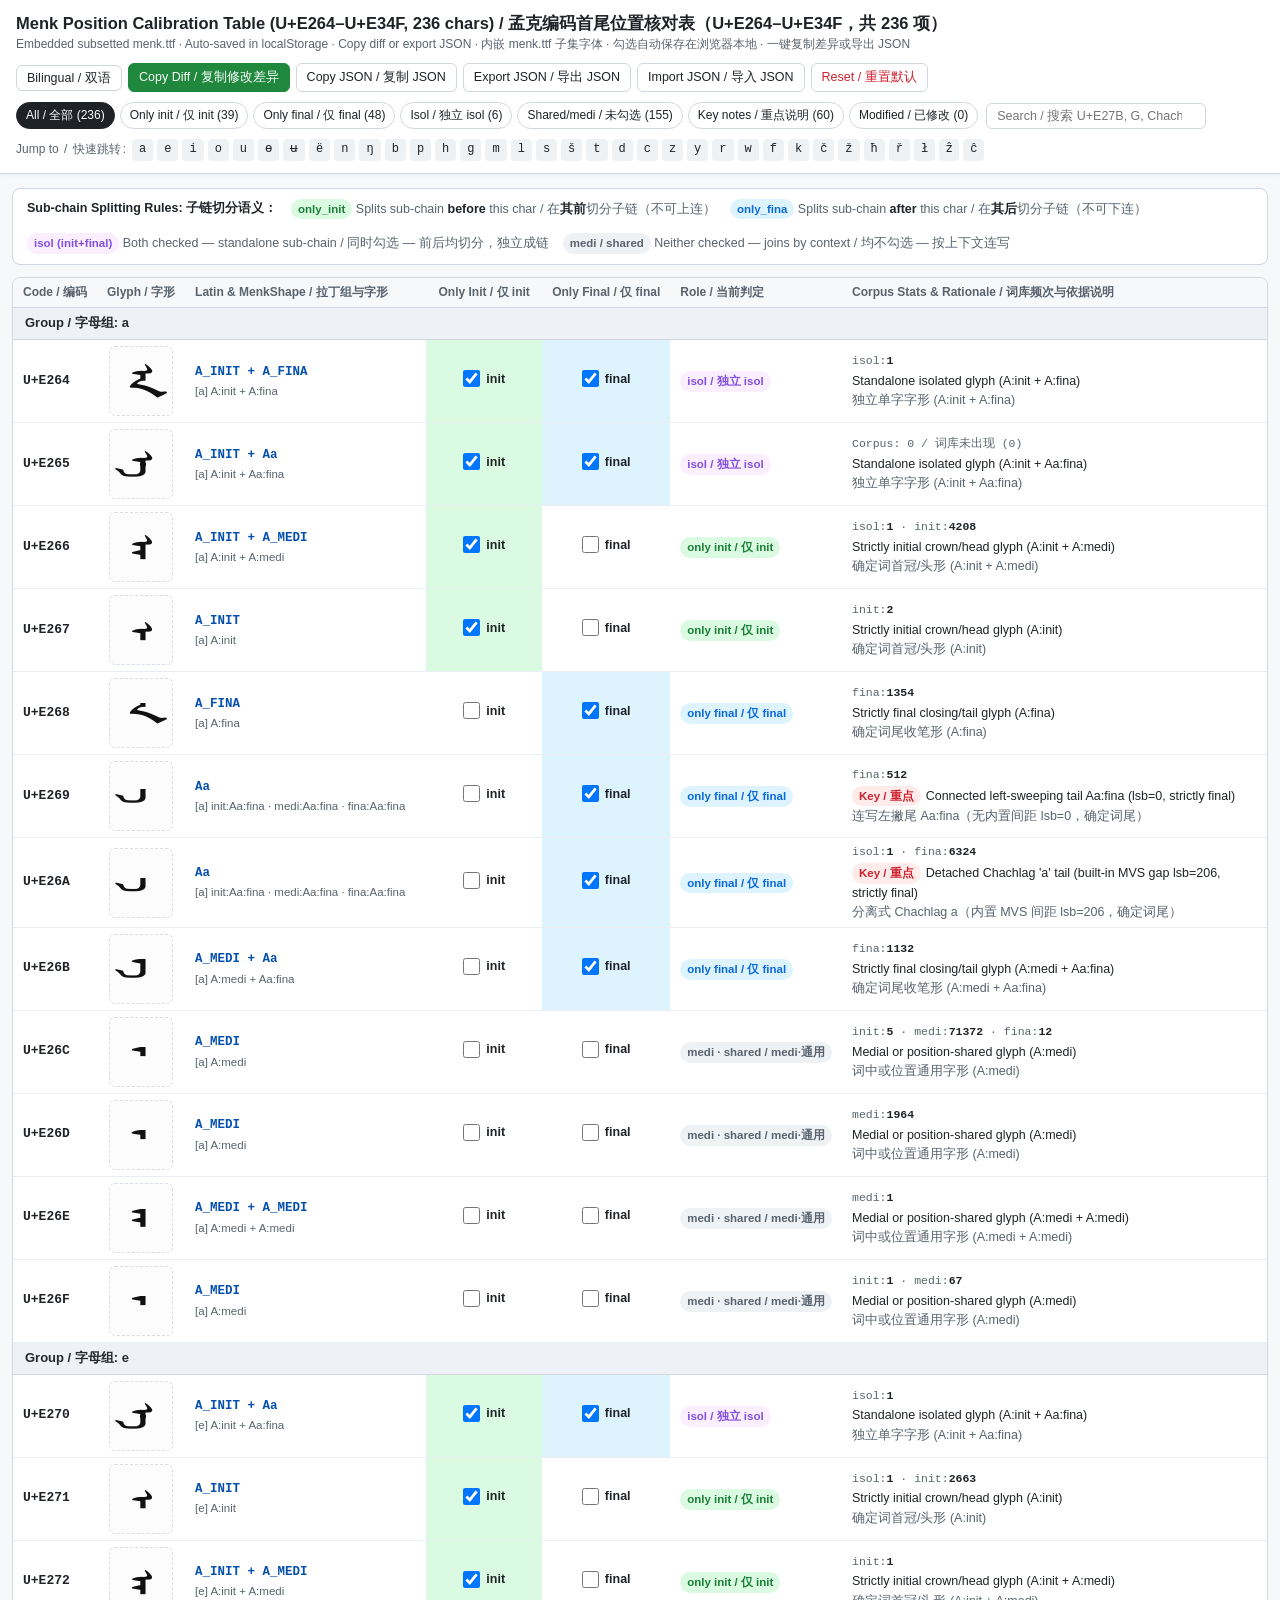
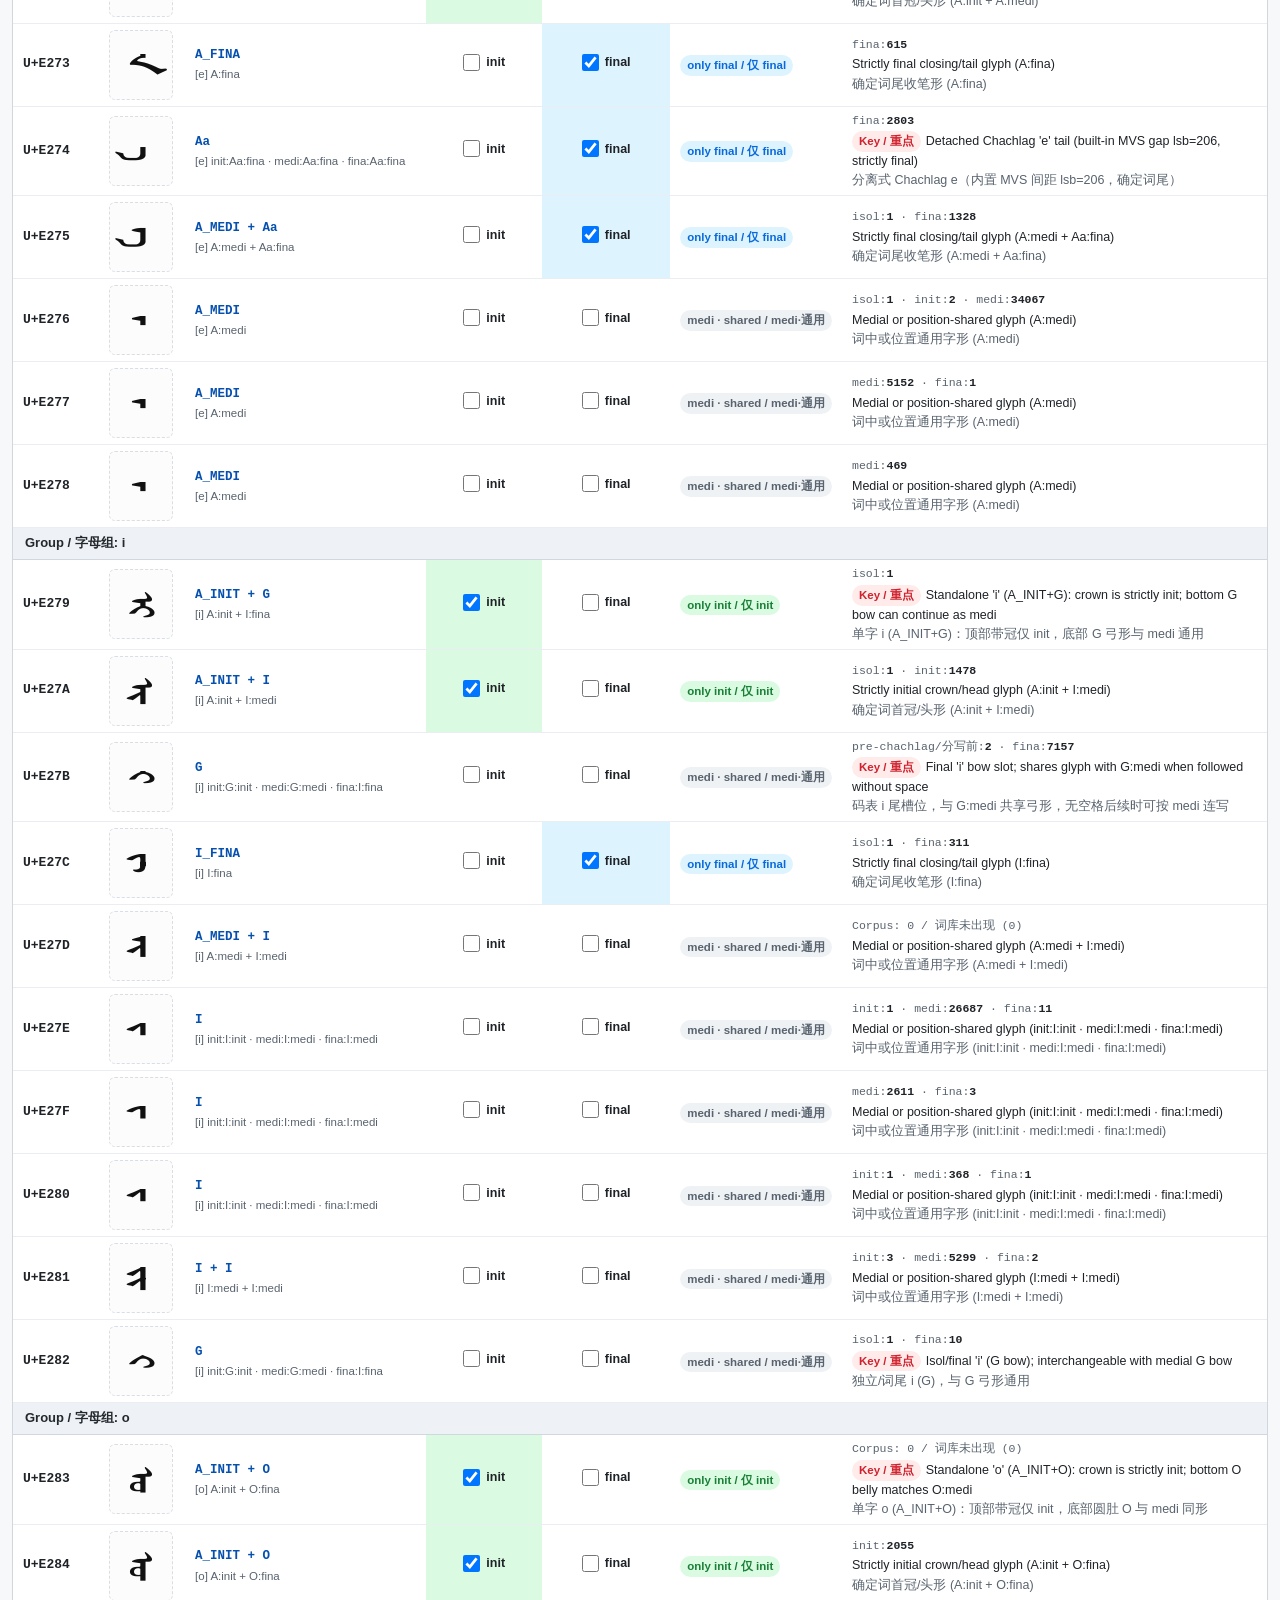
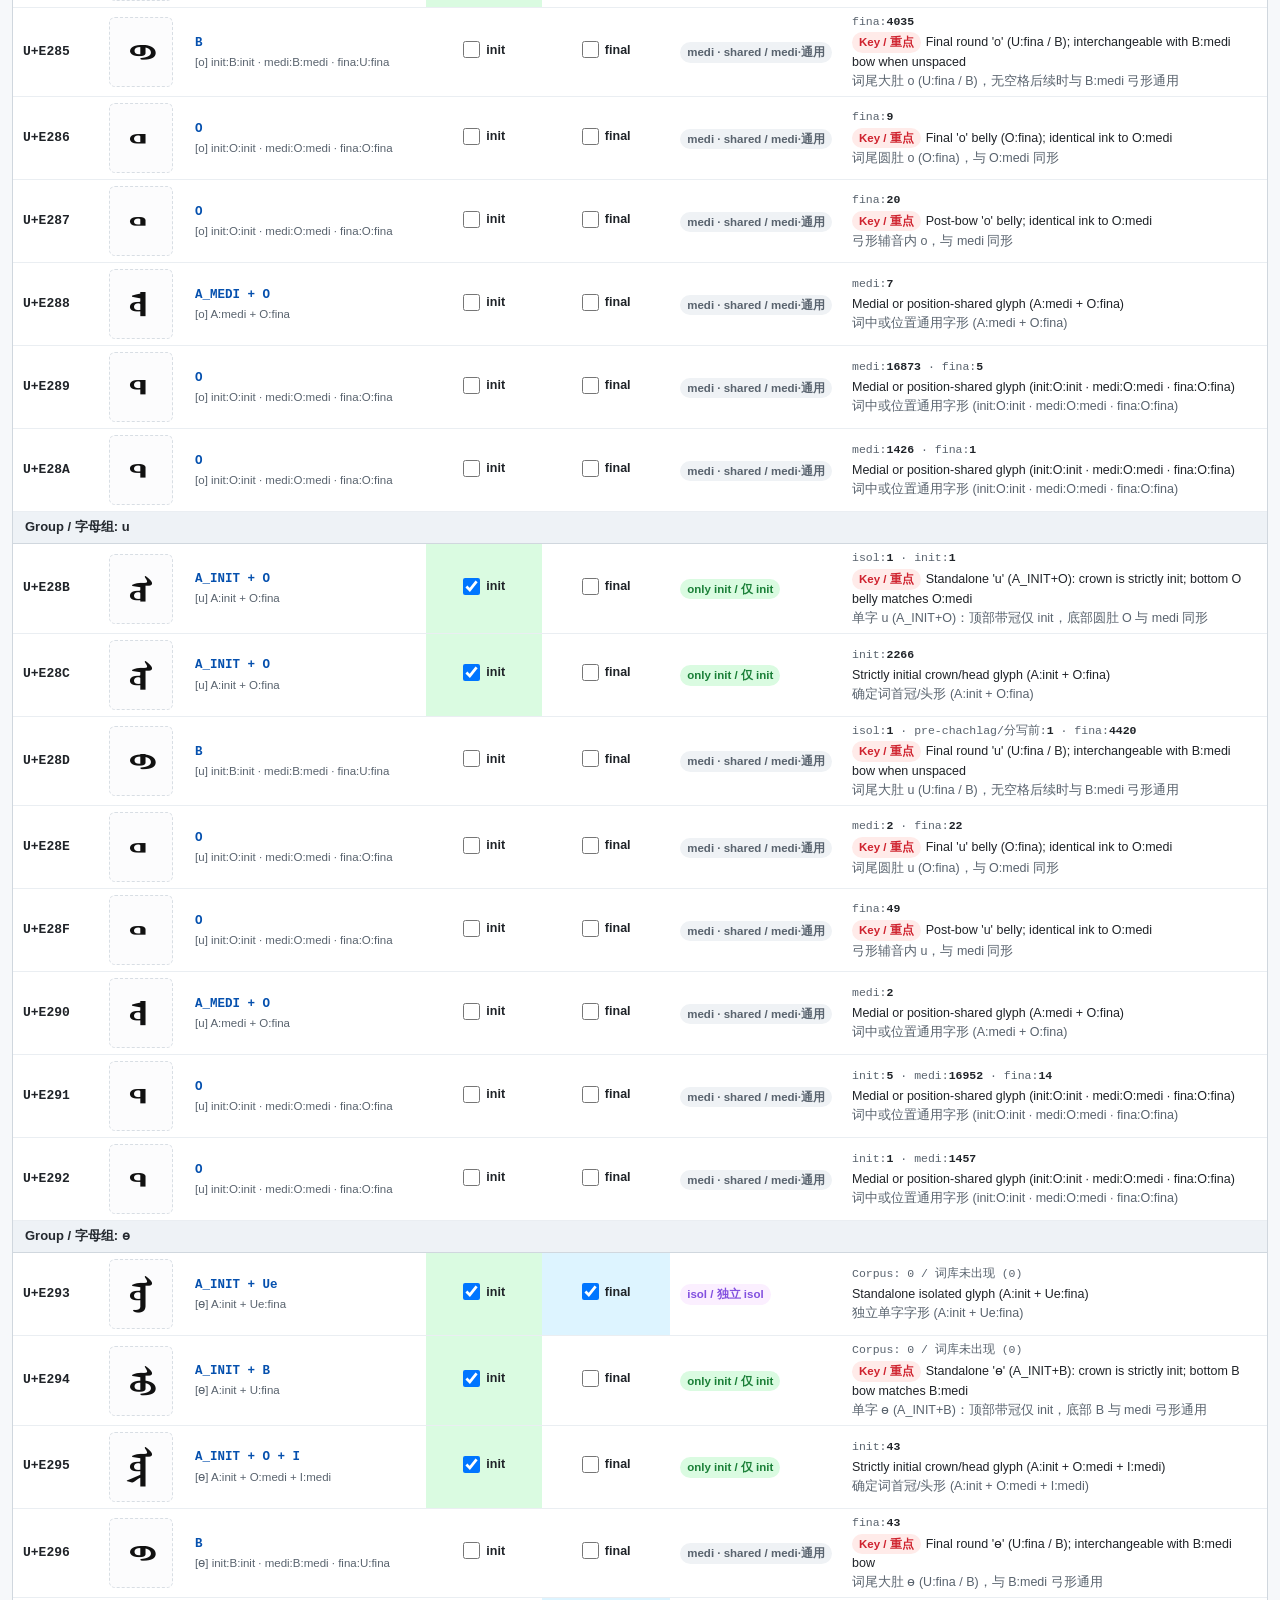
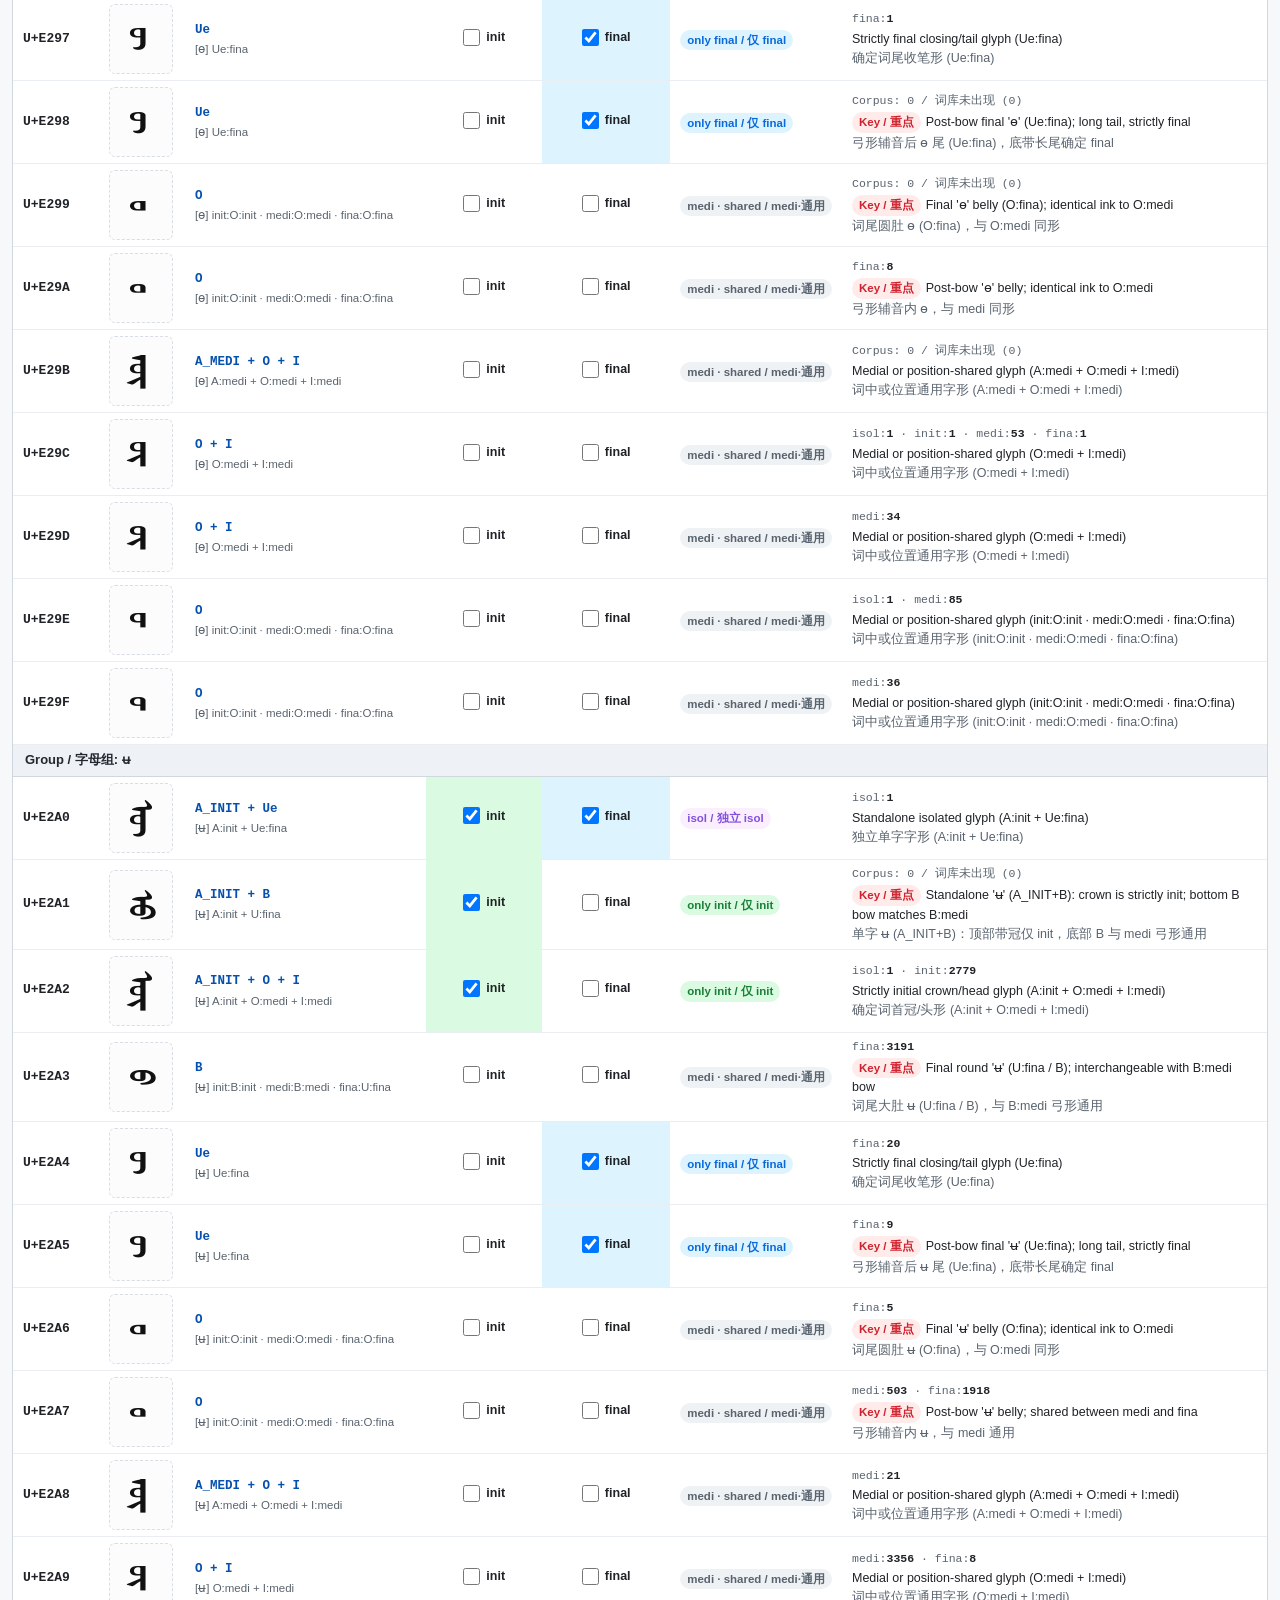
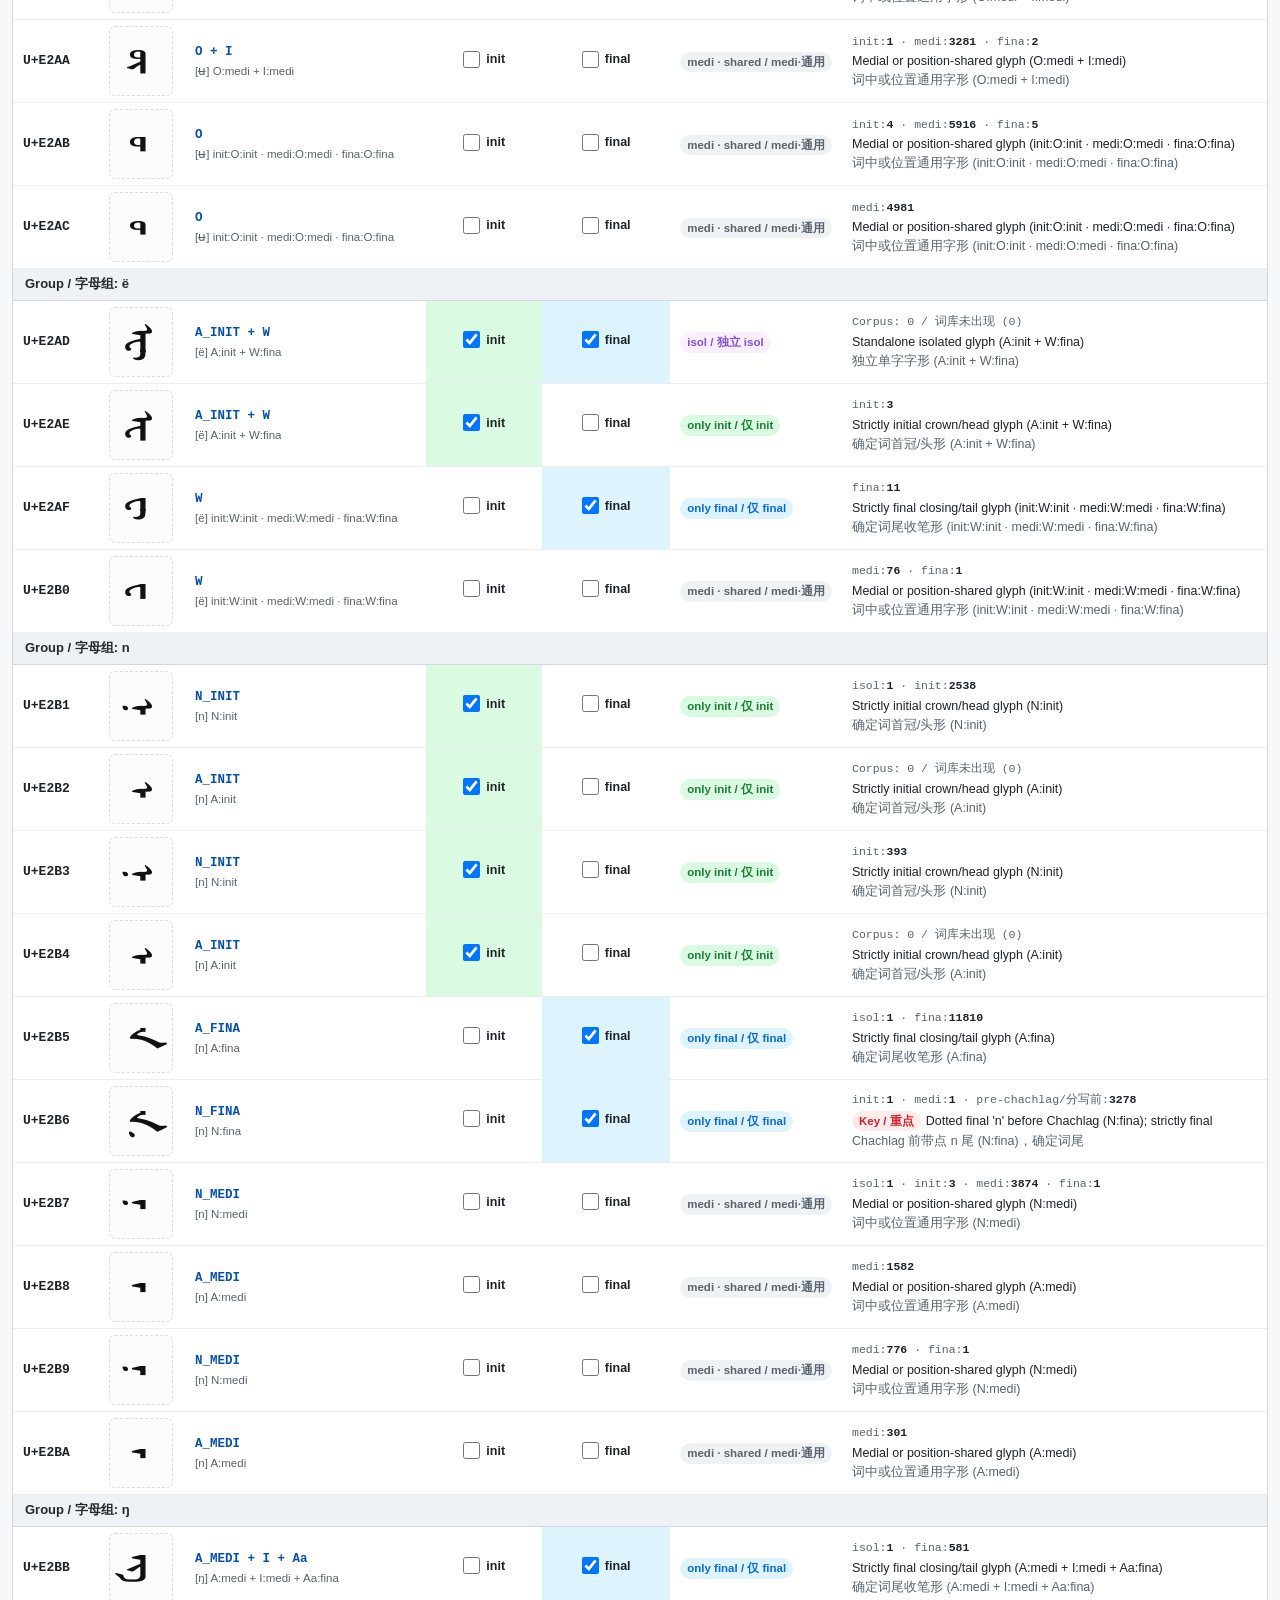
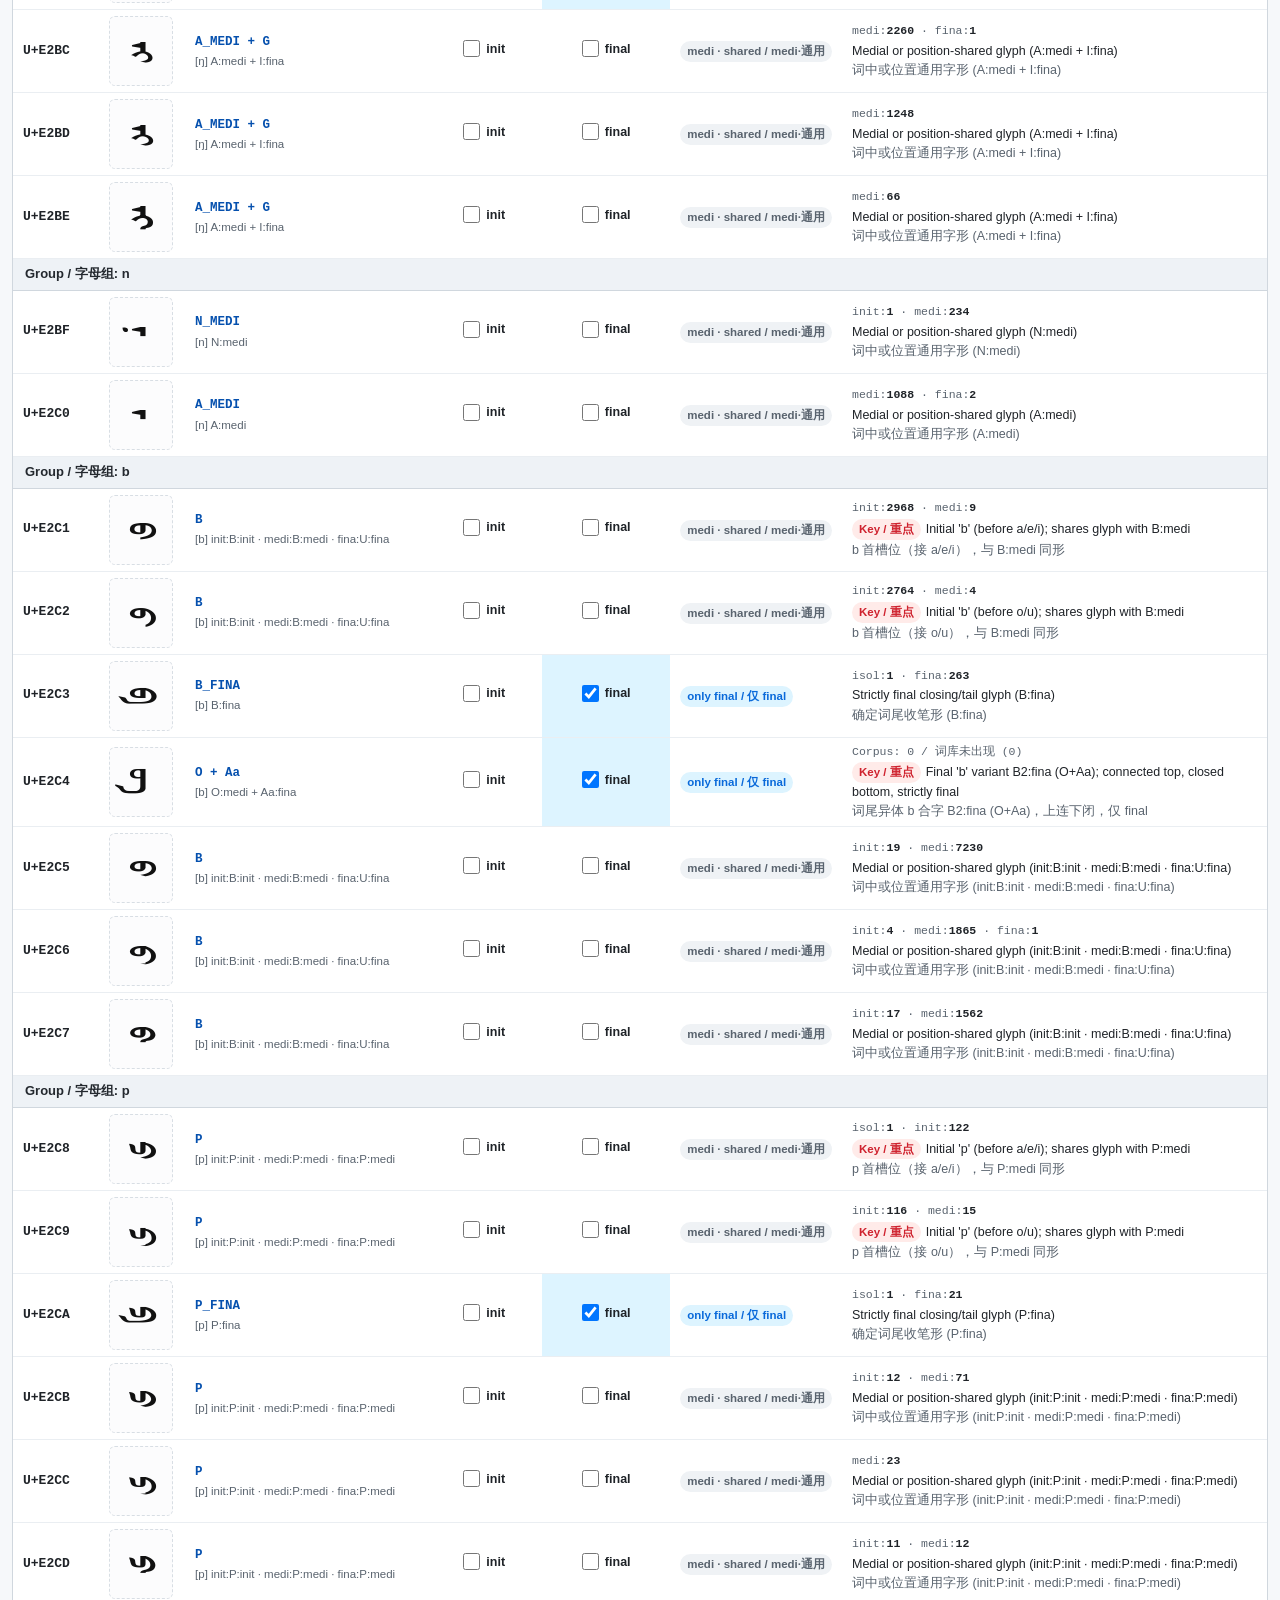
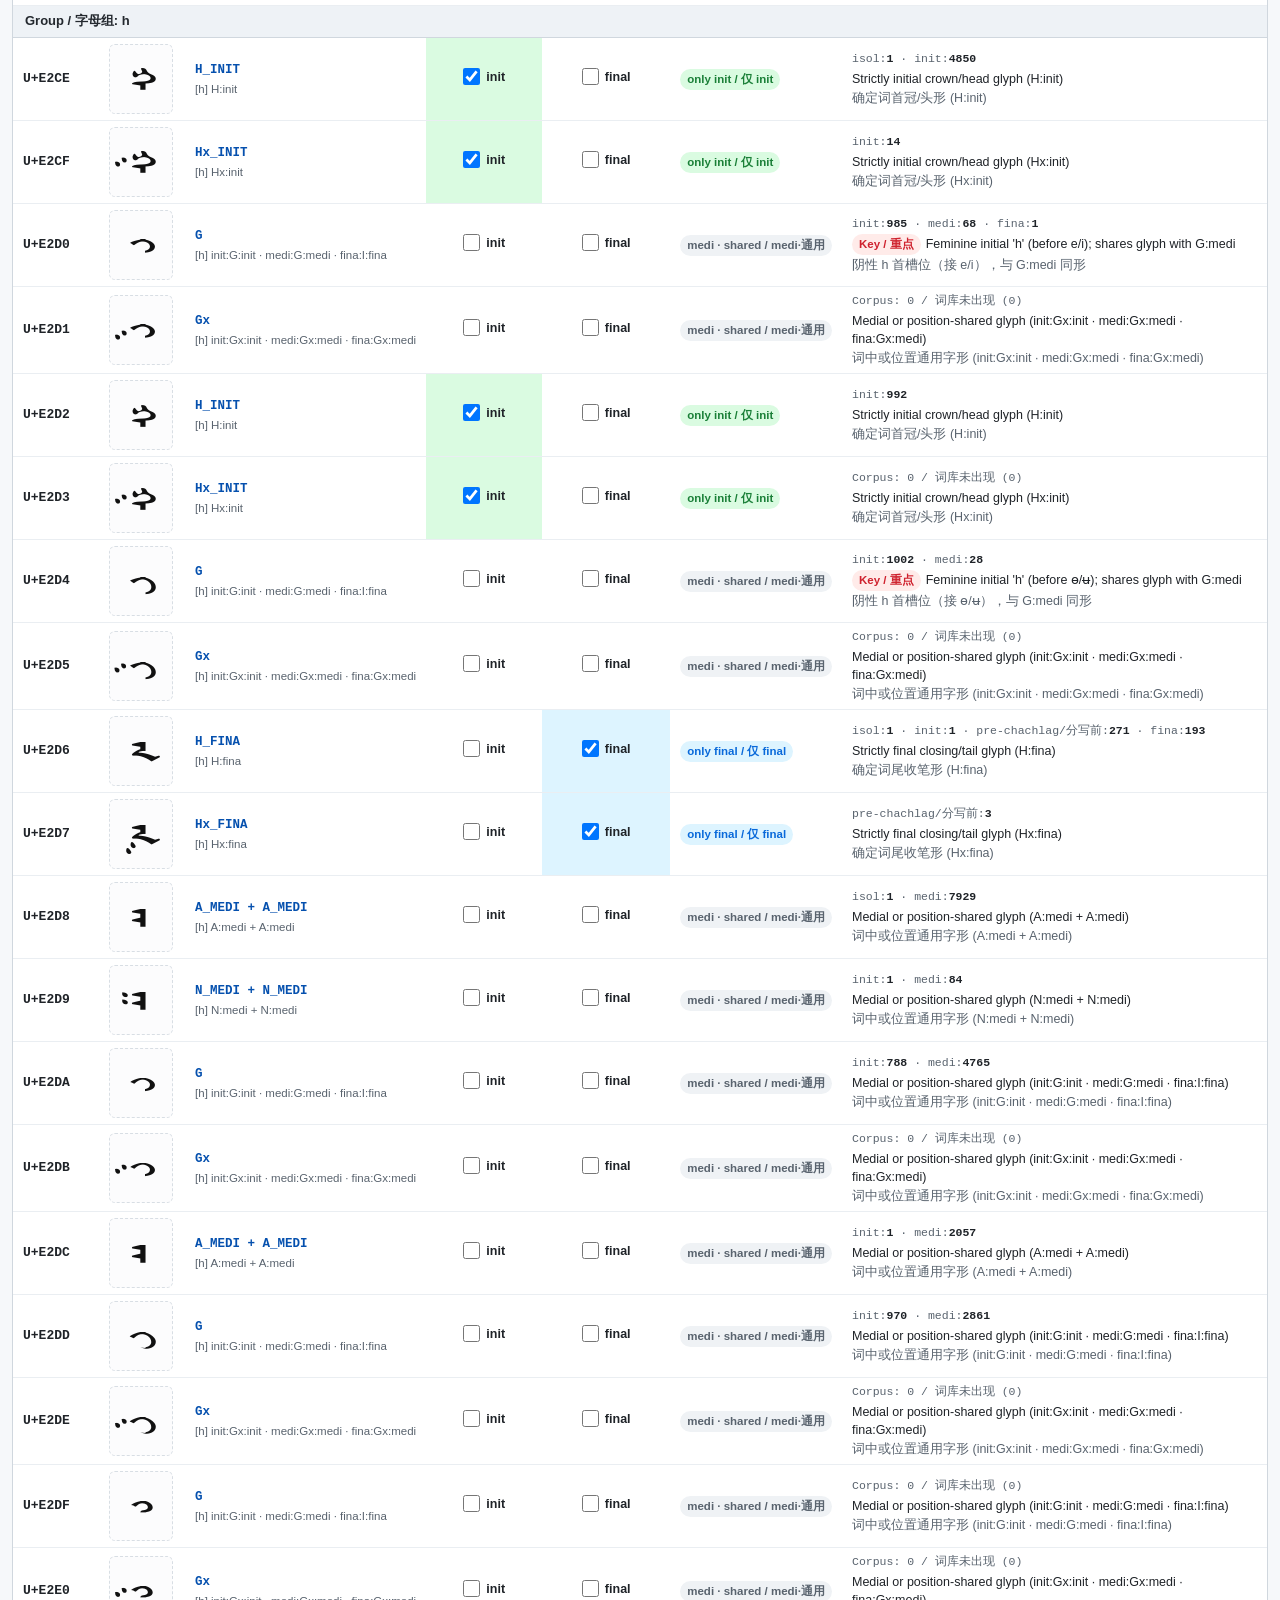
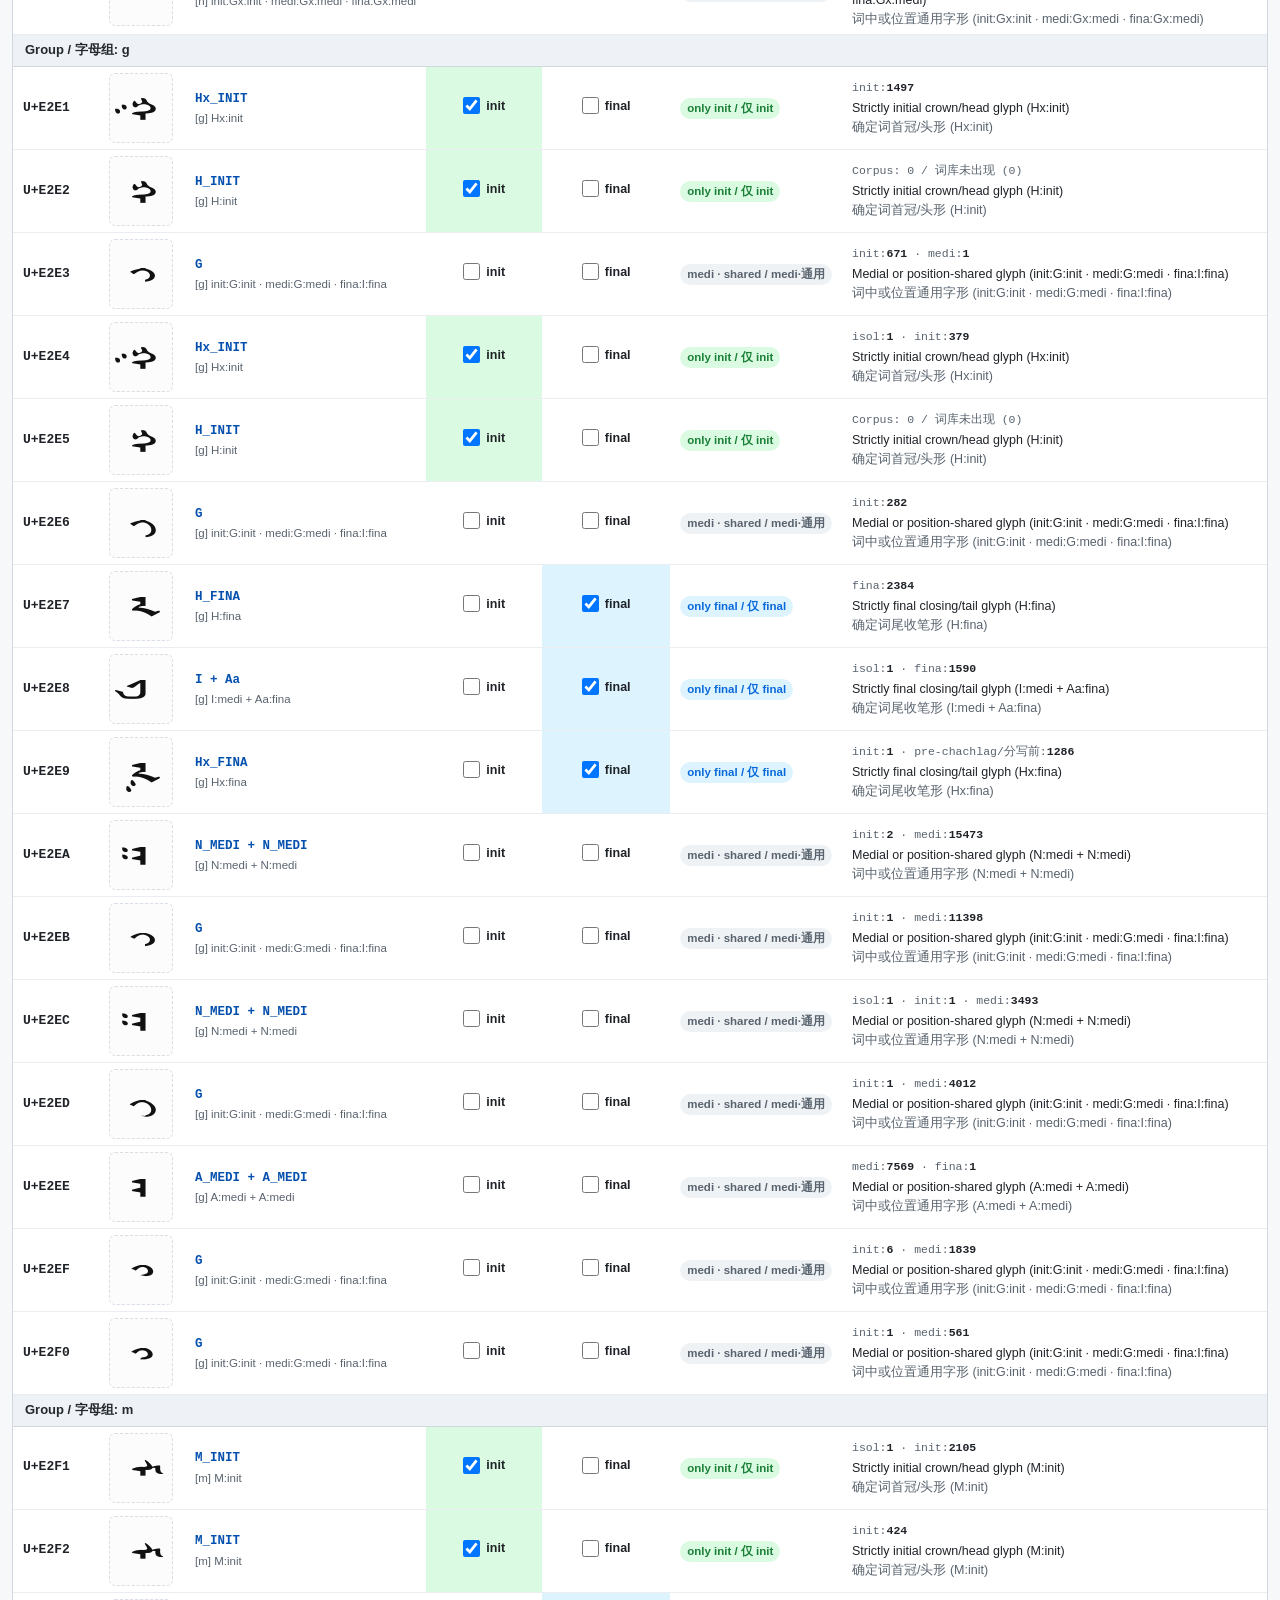
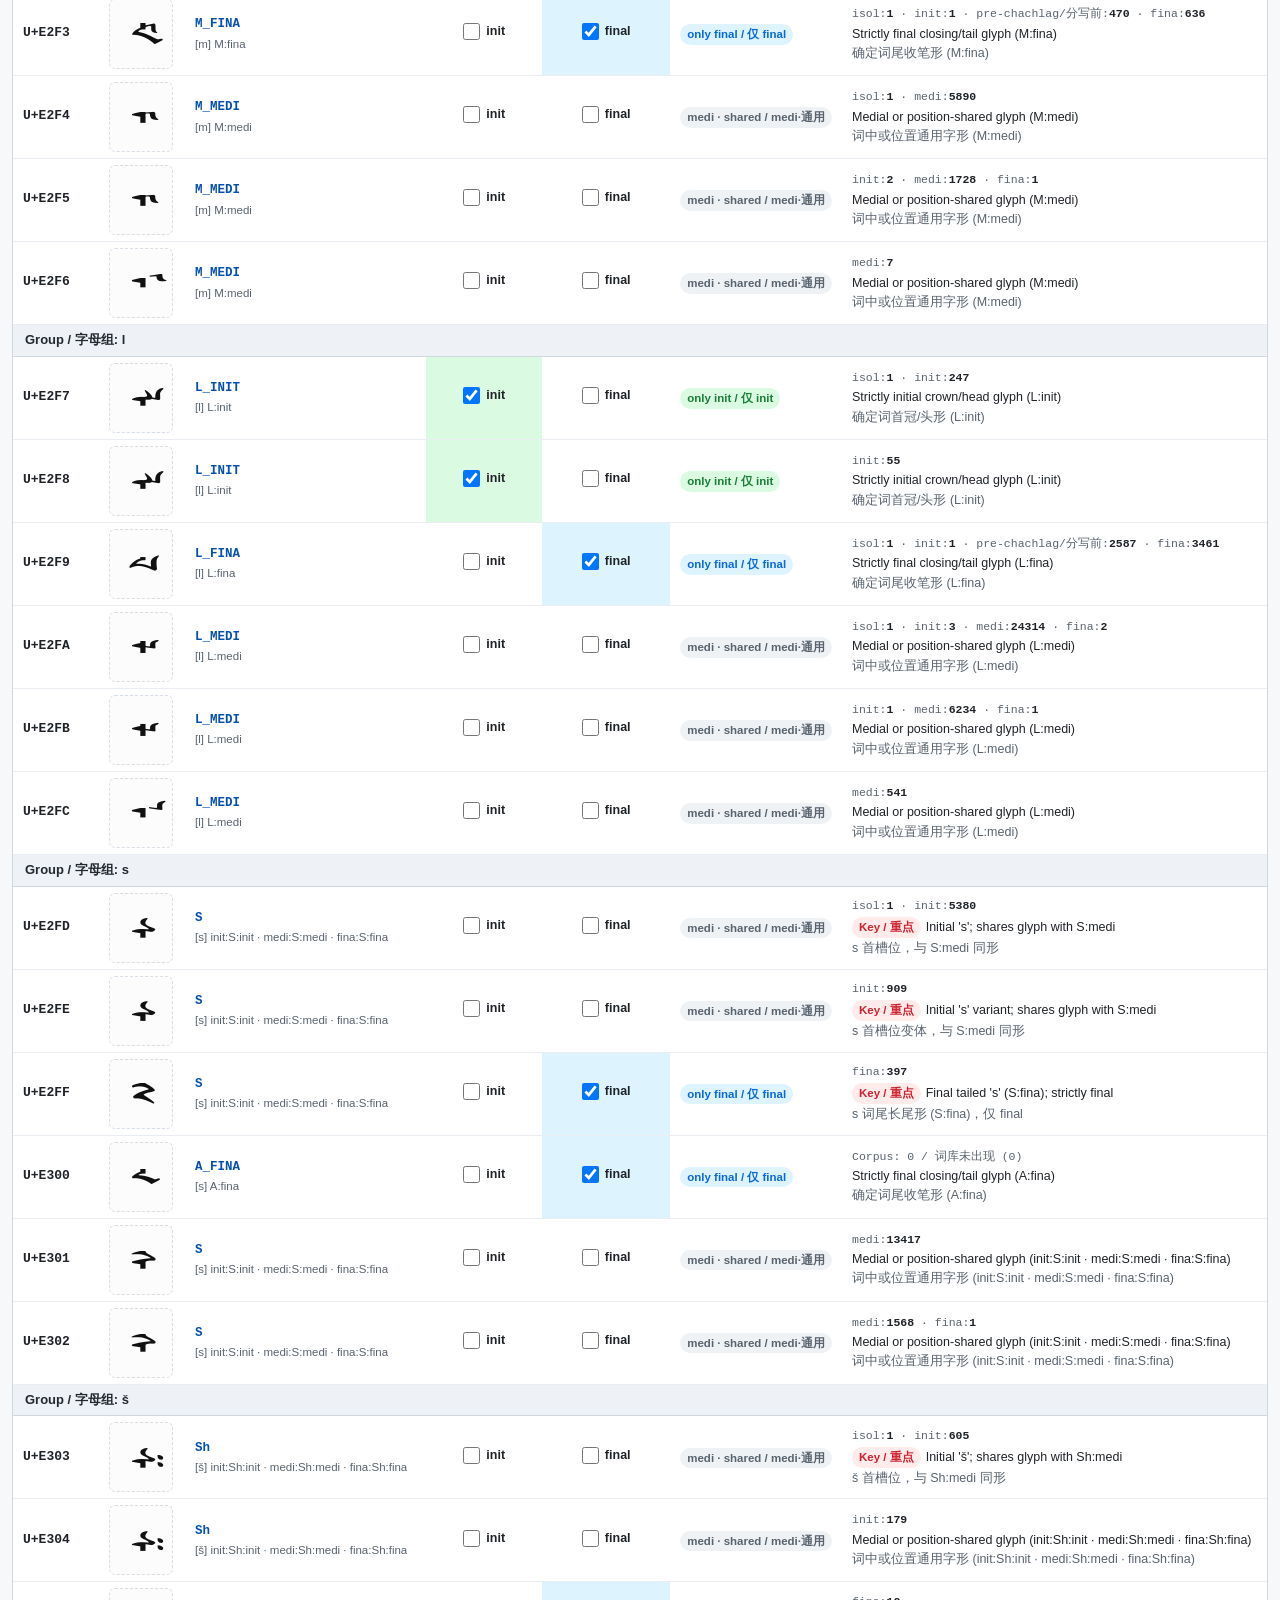
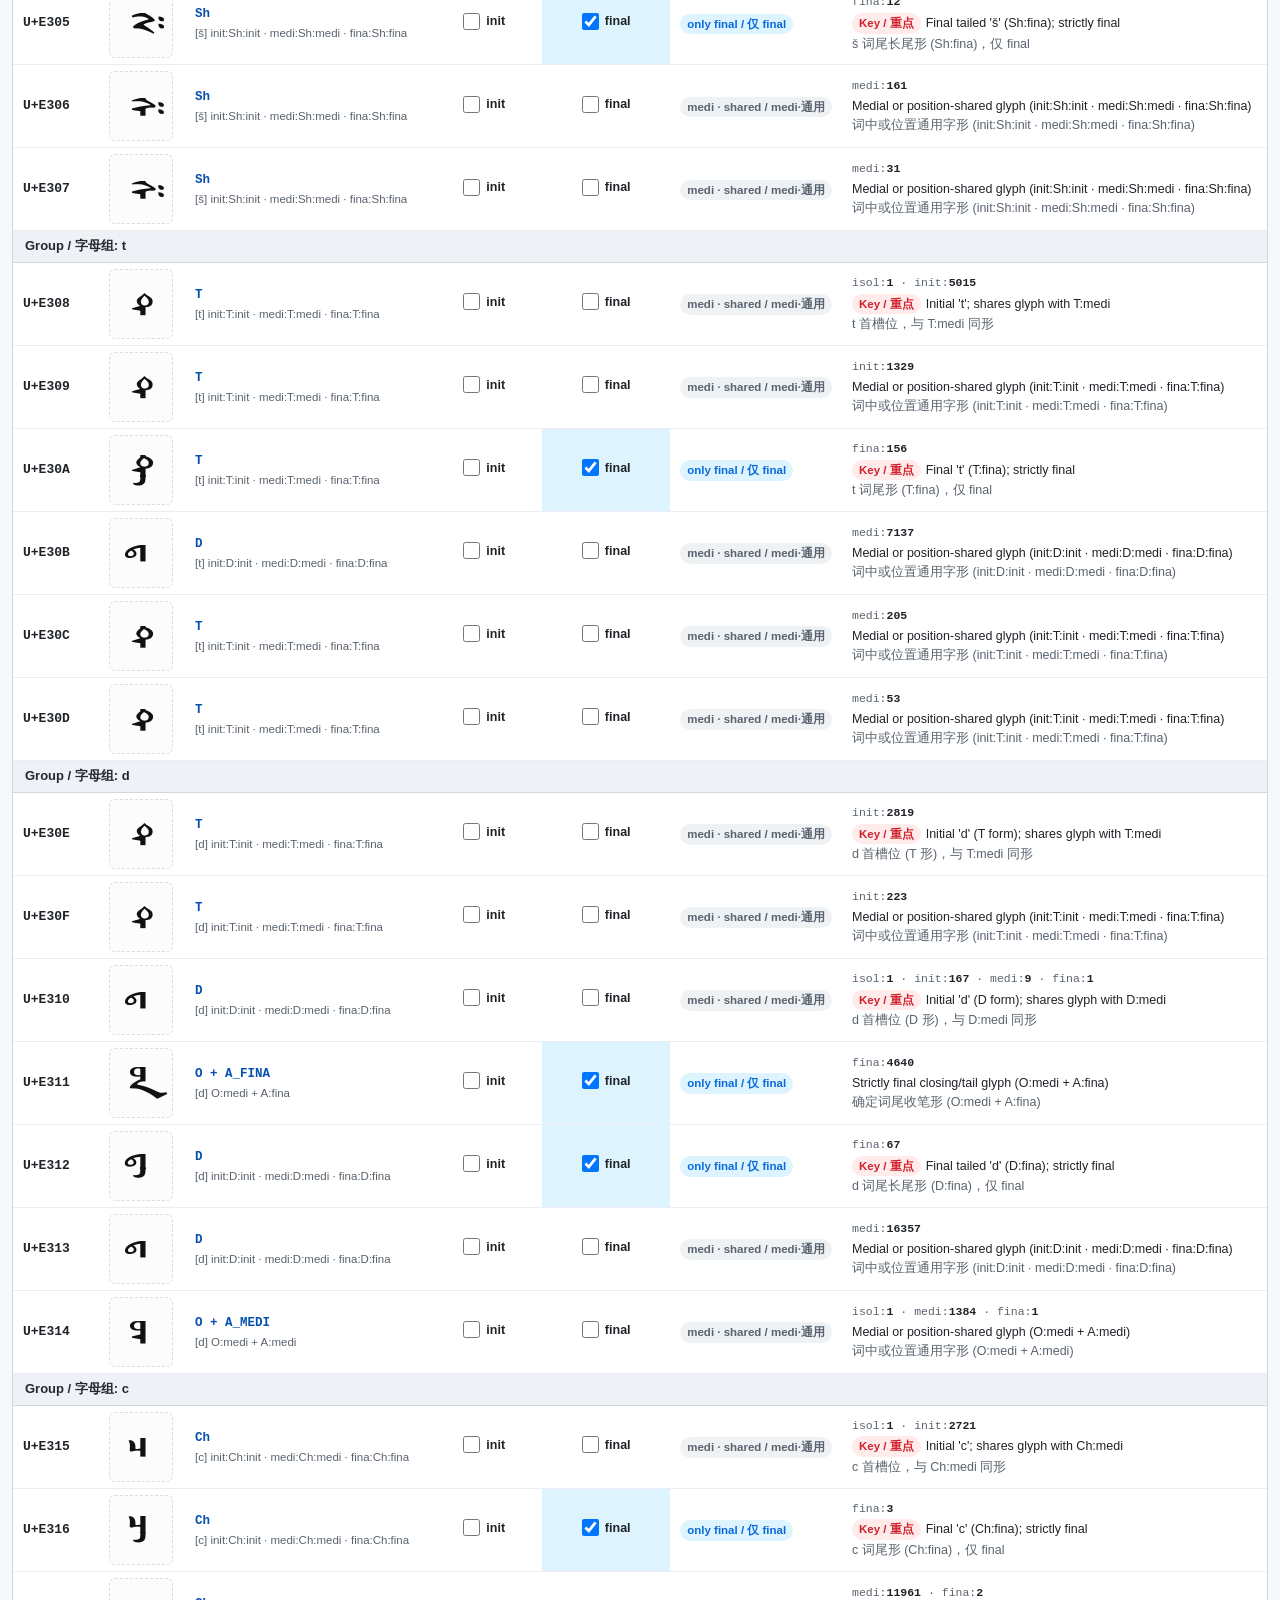
==== commit 1eb0ea46: "feat: add UTN #57 shape + pure-letter minimal-FVS solver and upgrade mongol-norm to 0.4.4" ====
--- a/docs/menk_positions.html
+++ b/docs/menk_positions.html
@@ -7,7 +7,7 @@
 <style>
   @font-face {
     font-family: 'MenkSubset';
-    src: url('[data-uri]') format('truetype');
+    src: url('[data-uri]') format('truetype');
     font-weight: normal;
     font-style: normal;
   }
@@ -522,8 +522,8 @@
 
 <script>
 // Embedded character table & group order / 内嵌码位数据与分组顺序
-const RAW_DATA = [{"cp": 57956, "hex": "U+E264", "char": "", "latin": "a", "shapes": ["A_INIT", "A_FINA"], "utn57": "A:init + A:fina", "onlyInit": true, "onlyFina": true, "review": false, "noteEn": "Standalone isolated glyph (A:init + A:fina)", "noteZh": "独立单字字形 (A:init + A:fina)", "counts": {"isol": 1, "init": 0, "medi": 0, "chachlag": 0, "fina": 0}}, {"cp": 57957, "hex": "U+E265", "char": "", "latin": "a", "shapes": ["A_INIT", "Aa"], "utn57": "A:init + Aa:fina", "onlyInit": true, "onlyFina": true, "review": false, "noteEn": "Standalone isolated glyph (A:init + Aa:fina)", "noteZh": "独立单字字形 (A:init + Aa:fina)", "counts": {"isol": 0, "init": 0, "medi": 0, "chachlag": 0, "fina": 0}}, {"cp": 57958, "hex": "U+E266", "char": "", "latin": "a", "shapes": ["A_INIT", "A_MEDI"], "utn57": "A:init + A:medi", "onlyInit": true, "onlyFina": false, "review": false, "noteEn": "Strictly initial crown/head glyph (A:init + A:medi)", "noteZh": "确定词首冠/头形 (A:init + A:medi)", "counts": {"isol": 1, "init": 4208, "medi": 0, "chachlag": 0, "fina": 0}}, {"cp": 57959, "hex": "U+E267", "char": "", "latin": "a", "shapes": ["A_INIT"], "utn57": "A:init", "onlyInit": true, "onlyFina": false, "review": false, "noteEn": "Strictly initial crown/head glyph (A:init)", "noteZh": "确定词首冠/头形 (A:init)", "counts": {"isol": 0, "init": 2, "medi": 0, "chachlag": 0, "fina": 0}}, {"cp": 57960, "hex": "U+E268", "char": "", "latin": "a", "shapes": ["A_FINA"], "utn57": "A:fina", "onlyInit": false, "onlyFina": true, "review": false, "noteEn": "Strictly final closing/tail glyph (A:fina)", "noteZh": "确定词尾收笔形 (A:fina)", "counts": {"isol": 0, "init": 0, "medi": 0, "chachlag": 0, "fina": 1354}}, {"cp": 57961, "hex": "U+E269", "char": "", "latin": "a", "shapes": ["Aa"], "utn57": "init:Aa:fina · medi:Aa:fina · fina:Aa:fina", "onlyInit": false, "onlyFina": true, "review": true, "noteEn": "Connected left-sweeping tail Aa:fina (lsb=0, strictly final)", "noteZh": "连写左撇尾 Aa:fina（无内置间距 lsb=0，确定词尾）", "counts": {"isol": 0, "init": 0, "medi": 0, "chachlag": 0, "fina": 512}}, {"cp": 57962, "hex": "U+E26A", "char": "", "latin": "a", "shapes": ["Aa"], "utn57": "init:Aa:fina · medi:Aa:fina · fina:Aa:fina", "onlyInit": false, "onlyFina": true, "review": true, "noteEn": "Detached Chachlag 'a' tail (built-in MVS gap lsb=206, strictly final)", "noteZh": "分离式 Chachlag a（内置 MVS 间距 lsb=206，确定词尾）", "counts": {"isol": 1, "init": 0, "medi": 0, "chachlag": 0, "fina": 6324}}, {"cp": 57963, "hex": "U+E26B", "char": "", "latin": "a", "shapes": ["A_MEDI", "Aa"], "utn57": "A:medi + Aa:fina", "onlyInit": false, "onlyFina": true, "review": false, "noteEn": "Strictly final closing/tail glyph (A:medi + Aa:fina)", "noteZh": "确定词尾收笔形 (A:medi + Aa:fina)", "counts": {"isol": 0, "init": 0, "medi": 0, "chachlag": 0, "fina": 1132}}, {"cp": 57964, "hex": "U+E26C", "char": "", "latin": "a", "shapes": ["A_MEDI"], "utn57": "A:medi", "onlyInit": false, "onlyFina": false, "review": false, "noteEn": "Medial or position-shared glyph (A:medi)", "noteZh": "词中或位置通用字形 (A:medi)", "counts": {"isol": 0, "init": 5, "medi": 71372, "chachlag": 0, "fina": 12}}, {"cp": 57965, "hex": "U+E26D", "char": "", "latin": "a", "shapes": ["A_MEDI"], "utn57": "A:medi", "onlyInit": false, "onlyFina": false, "review": false, "noteEn": "Medial or position-shared glyph (A:medi)", "noteZh": "词中或位置通用字形 (A:medi)", "counts": {"isol": 0, "init": 0, "medi": 1964, "chachlag": 0, "fina": 0}}, {"cp": 57966, "hex": "U+E26E", "char": "", "latin": "a", "shapes": ["A_MEDI", "A_MEDI"], "utn57": "A:medi + A:medi", "onlyInit": false, "onlyFina": false, "review": false, "noteEn": "Medial or position-shared glyph (A:medi + A:medi)", "noteZh": "词中或位置通用字形 (A:medi + A:medi)", "counts": {"isol": 0, "init": 0, "medi": 1, "chachlag": 0, "fina": 0}}, {"cp": 57967, "hex": "U+E26F", "char": "", "latin": "a", "shapes": ["A_MEDI"], "utn57": "A:medi", "onlyInit": false, "onlyFina": false, "review": false, "noteEn": "Medial or position-shared glyph (A:medi)", "noteZh": "词中或位置通用字形 (A:medi)", "counts": {"isol": 0, "init": 1, "medi": 67, "chachlag": 0, "fina": 0}}, {"cp": 57968, "hex": "U+E270", "char": "", "latin": "e", "shapes": ["A_INIT", "Aa"], "utn57": "A:init + Aa:fina", "onlyInit": true, "onlyFina": true, "review": false, "noteEn": "Standalone isolated glyph (A:init + Aa:fina)", "noteZh": "独立单字字形 (A:init + Aa:fina)", "counts": {"isol": 1, "init": 0, "medi": 0, "chachlag": 0, "fina": 0}}, {"cp": 57969, "hex": "U+E271", "char": "", "latin": "e", "shapes": ["A_INIT"], "utn57": "A:init", "onlyInit": true, "onlyFina": false, "review": false, "noteEn": "Strictly initial crown/head glyph (A:init)", "noteZh": "确定词首冠/头形 (A:init)", "counts": {"isol": 1, "init": 2663, "medi": 0, "chachlag": 0, "fina": 0}}, {"cp": 57970, "hex": "U+E272", "char": "", "latin": "e", "shapes": ["A_INIT", "A_MEDI"], "utn57": "A:init + A:medi", "onlyInit": true, "onlyFina": false, "review": false, "noteEn": "Strictly initial crown/head glyph (A:init + A:medi)", "noteZh": "确定词首冠/头形 (A:init + A:medi)", "counts": {"isol": 0, "init": 1, "medi": 0, "chachlag": 0, "fina": 0}}, {"cp": 57971, "hex": "U+E273", "char": "", "latin": "e", "shapes": ["A_FINA"], "utn57": "A:fina", "onlyInit": false, "onlyFina": true, "review": false, "noteEn": "Strictly final closing/tail glyph (A:fina)", "noteZh": "确定词尾收笔形 (A:fina)", "counts": {"isol": 0, "init": 0, "medi": 0, "chachlag": 0, "fina": 615}}, {"cp": 57972, "hex": "U+E274", "char": "", "latin": "e", "shapes": ["Aa"], "utn57": "init:Aa:fina · medi:Aa:fina · fina:Aa:fina", "onlyInit": false, "onlyFina": true, "review": true, "noteEn": "Detached Chachlag 'e' tail (built-in MVS gap lsb=206, strictly final)", "noteZh": "分离式 Chachlag e（内置 MVS 间距 lsb=206，确定词尾）", "counts": {"isol": 0, "init": 0, "medi": 0, "chachlag": 0, "fina": 2803}}, {"cp": 57973, "hex": "U+E275", "char": "", "latin": "e", "shapes": ["A_MEDI", "Aa"], "utn57": "A:medi + Aa:fina", "onlyInit": false, "onlyFina": true, "review": false, "noteEn": "Strictly final closing/tail glyph (A:medi + Aa:fina)", "noteZh": "确定词尾收笔形 (A:medi + Aa:fina)", "counts": {"isol": 1, "init": 0, "medi": 0, "chachlag": 0, "fina": 1328}}, {"cp": 57974, "hex": "U+E276", "char": "", "latin": "e", "shapes": ["A_MEDI"], "utn57": "A:medi", "onlyInit": false, "onlyFina": false, "review": false, "noteEn": "Medial or position-shared glyph (A:medi)", "noteZh": "词中或位置通用字形 (A:medi)", "counts": {"isol": 1, "init": 2, "medi": 34067, "chachlag": 0, "fina": 0}}, {"cp": 57975, "hex": "U+E277", "char": "", "latin": "e", "shapes": ["A_MEDI"], "utn57": "A:medi", "onlyInit": false, "onlyFina": false, "review": false, "noteEn": "Medial or position-shared glyph (A:medi)", "noteZh": "词中或位置通用字形 (A:medi)", "counts": {"isol": 0, "init": 0, "medi": 5152, "chachlag": 0, "fina": 1}}, {"cp": 57976, "hex": "U+E278", "char": "", "latin": "e", "shapes": ["A_MEDI"], "utn57": "A:medi", "onlyInit": false, "onlyFina": false, "review": false, "noteEn": "Medial or position-shared glyph (A:medi)", "noteZh": "词中或位置通用字形 (A:medi)", "counts": {"isol": 0, "init": 0, "medi": 469, "chachlag": 0, "fina": 0}}, {"cp": 57977, "hex": "U+E279", "char": "", "latin": "i", "shapes": ["A_INIT", "G"], "utn57": "A:init + I:fina", "onlyInit": true, "onlyFina": false, "review": true, "noteEn": "Standalone 'i' (A_INIT+G): crown is strictly init; bottom G bow can continue as medi", "noteZh": "单字 i (A_INIT+G)：顶部带冠仅 init，底部 G 弓形与 medi 通用", "counts": {"isol": 1, "init": 0, "medi": 0, "chachlag": 0, "fina": 0}}, {"cp": 57978, "hex": "U+E27A", "char": "", "latin": "i", "shapes": ["A_INIT", "I"], "utn57": "A:init + I:medi", "onlyInit": true, "onlyFina": false, "review": false, "noteEn": "Strictly initial crown/head glyph (A:init + I:medi)", "noteZh": "确定词首冠/头形 (A:init + I:medi)", "counts": {"isol": 1, "init": 1478, "medi": 0, "chachlag": 0, "fina": 0}}, {"cp": 57979, "hex": "U+E27B", "char": "", "latin": "i", "shapes": ["G"], "utn57": "init:G:init · medi:G:medi · fina:I:fina", "onlyInit": false, "onlyFina": false, "review": true, "noteEn": "Final 'i' bow slot; shares glyph with G:medi when followed without space", "noteZh": "码表 i 尾槽位，与 G:medi 共享弓形，无空格后续时可按 medi 连写", "counts": {"isol": 0, "init": 0, "medi": 0, "chachlag": 2, "fina": 7157}}, {"cp": 57980, "hex": "U+E27C", "char": "", "latin": "i", "shapes": ["I_FINA"], "utn57": "I:fina", "onlyInit": false, "onlyFina": true, "review": false, "noteEn": "Strictly final closing/tail glyph (I:fina)", "noteZh": "确定词尾收笔形 (I:fina)", "counts": {"isol": 1, "init": 0, "medi": 0, "chachlag": 0, "fina": 311}}, {"cp": 57981, "hex": "U+E27D", "char": "", "latin": "i", "shapes": ["A_MEDI", "I"], "utn57": "A:medi + I:medi", "onlyInit": false, "onlyFina": false, "review": false, "noteEn": "Medial or position-shared glyph (A:medi + I:medi)", "noteZh": "词中或位置通用字形 (A:medi + I:medi)", "counts": {"isol": 0, "init": 0, "medi": 0, "chachlag": 0, "fina": 0}}, {"cp": 57982, "hex": "U+E27E", "char": "", "latin": "i", "shapes": ["I"], "utn57": "init:I:init · medi:I:medi · fina:I:medi", "onlyInit": false, "onlyFina": false, "review": false, "noteEn": "Medial or position-shared glyph (init:I:init · medi:I:medi · fina:I:medi)", "noteZh": "词中或位置通用字形 (init:I:init · medi:I:medi · fina:I:medi)", "counts": {"isol": 0, "init": 1, "medi": 26687, "chachlag": 0, "fina": 11}}, {"cp": 57983, "hex": "U+E27F", "char": "", "latin": "i", "shapes": ["I"], "utn57": "init:I:init · medi:I:medi · fina:I:medi", "onlyInit": false, "onlyFina": false, "review": false, "noteEn": "Medial or position-shared glyph (init:I:init · medi:I:medi · fina:I:medi)", "noteZh": "词中或位置通用字形 (init:I:init · medi:I:medi · fina:I:medi)", "counts": {"isol": 0, "init": 0, "medi": 2611, "chachlag": 0, "fina": 3}}, {"cp": 57984, "hex": "U+E280", "char": "", "latin": "i", "shapes": ["I"], "utn57": "init:I:init · medi:I:medi · fina:I:medi", "onlyInit": false, "onlyFina": false, "review": false, "noteEn": "Medial or position-shared glyph (init:I:init · medi:I:medi · fina:I:medi)", "noteZh": "词中或位置通用字形 (init:I:init · medi:I:medi · fina:I:medi)", "counts": {"isol": 0, "init": 1, "medi": 368, "chachlag": 0, "fina": 1}}, {"cp": 57985, "hex": "U+E281", "char": "", "latin": "i", "shapes": ["I", "I"], "utn57": "I:medi + I:medi", "onlyInit": false, "onlyFina": false, "review": false, "noteEn": "Medial or position-shared glyph (I:medi + I:medi)", "noteZh": "词中或位置通用字形 (I:medi + I:medi)", "counts": {"isol": 0, "init": 3, "medi": 5299, "chachlag": 0, "fina": 2}}, {"cp": 57986, "hex": "U+E282", "char": "", "latin": "i", "shapes": ["G"], "utn57": "init:G:init · medi:G:medi · fina:I:fina", "onlyInit": false, "onlyFina": false, "review": true, "noteEn": "Isol/final 'i' (G bow); interchangeable with medial G bow", "noteZh": "独立/词尾 i (G)，与 G 弓形通用", "counts": {"isol": 1, "init": 0, "medi": 0, "chachlag": 0, "fina": 10}}, {"cp": 57987, "hex": "U+E283", "char": "", "latin": "o", "shapes": ["A_INIT", "O"], "utn57": "A:init + O:fina", "onlyInit": true, "onlyFina": false, "review": true, "noteEn": "Standalone 'o' (A_INIT+O): crown is strictly init; bottom O belly matches O:medi", "noteZh": "单字 o (A_INIT+O)：顶部带冠仅 init，底部圆肚 O 与 medi 同形", "counts": {"isol": 0, "init": 0, "medi": 0, "chachlag": 0, "fina": 0}}, {"cp": 57988, "hex": "U+E284", "char": "", "latin": "o", "shapes": ["A_INIT", "O"], "utn57": "A:init + O:fina", "onlyInit": true, "onlyFina": false, "review": false, "noteEn": "Strictly initial crown/head glyph (A:init + O:fina)", "noteZh": "确定词首冠/头形 (A:init + O:fina)", "counts": {"isol": 0, "init": 2055, "medi": 0, "chachlag": 0, "fina": 0}}, {"cp": 57989, "hex": "U+E285", "char": "", "latin": "o", "shapes": ["B"], "utn57": "init:B:init · medi:B:medi · fina:U:fina", "onlyInit": false, "onlyFina": false, "review": true, "noteEn": "Final round 'o' (U:fina / B); interchangeable with B:medi bow when unspaced", "noteZh": "词尾大肚 o (U:fina / B)，无空格后续时与 B:medi 弓形通用", "counts": {"isol": 0, "init": 0, "medi": 0, "chachlag": 0, "fina": 4035}}, {"cp": 57990, "hex": "U+E286", "char": "", "latin": "o", "shapes": ["O"], "utn57": "init:O:init · medi:O:medi · fina:O:fina", "onlyInit": false, "onlyFina": false, "review": true, "noteEn": "Final 'o' belly (O:fina); identical ink to O:medi", "noteZh": "词尾圆肚 o (O:fina)，与 O:medi 同形", "counts": {"isol": 0, "init": 0, "medi": 0, "chachlag": 0, "fina": 9}}, {"cp": 57991, "hex": "U+E287", "char": "", "latin": "o", "shapes": ["O"], "utn57": "init:O:init · medi:O:medi · fina:O:fina", "onlyInit": false, "onlyFina": false, "review": true, "noteEn": "Post-bow 'o' belly; identical ink to O:medi", "noteZh": "弓形辅音内 o，与 medi 同形", "counts": {"isol": 0, "init": 0, "medi": 0, "chachlag": 0, "fina": 20}}, {"cp": 57992, "hex": "U+E288", "char": "", "latin": "o", "shapes": ["A_MEDI", "O"], "utn57": "A:medi + O:fina", "onlyInit": false, "onlyFina": false, "review": false, "noteEn": "Medial or position-shared glyph (A:medi + O:fina)", "noteZh": "词中或位置通用字形 (A:medi + O:fina)", "counts": {"isol": 0, "init": 0, "medi": 7, "chachlag": 0, "fina": 0}}, {"cp": 57993, "hex": "U+E289", "char": "", "latin": "o", "shapes": ["O"], "utn57": "init:O:init · medi:O:medi · fina:O:fina", "onlyInit": false, "onlyFina": false, "review": false, "noteEn": "Medial or position-shared glyph (init:O:init · medi:O:medi · fina:O:fina)", "noteZh": "词中或位置通用字形 (init:O:init · medi:O:medi · fina:O:fina)", "counts": {"isol": 0, "init": 0, "medi": 16873, "chachlag": 0, "fina": 5}}, {"cp": 57994, "hex": "U+E28A", "char": "", "latin": "o", "shapes": ["O"], "utn57": "init:O:init · medi:O:medi · fina:O:fina", "onlyInit": false, "onlyFina": false, "review": false, "noteEn": "Medial or position-shared glyph (init:O:init · medi:O:medi · fina:O:fina)", "noteZh": "词中或位置通用字形 (init:O:init · medi:O:medi · fina:O:fina)", "counts": {"isol": 0, "init": 0, "medi": 1426, "chachlag": 0, "fina": 1}}, {"cp": 57995, "hex": "U+E28B", "char": "", "latin": "u", "shapes": ["A_INIT", "O"], "utn57": "A:init + O:fina", "onlyInit": true, "onlyFina": false, "review": true, "noteEn": "Standalone 'u' (A_INIT+O): crown is strictly init; bottom O belly matches O:medi", "noteZh": "单字 u (A_INIT+O)：顶部带冠仅 init，底部圆肚 O 与 medi 同形", "counts": {"isol": 1, "init": 1, "medi": 0, "chachlag": 0, "fina": 0}}, {"cp": 57996, "hex": "U+E28C", "char": "", "latin": "u", "shapes": ["A_INIT", "O"], "utn57": "A:init + O:fina", "onlyInit": true, "onlyFina": false, "review": false, "noteEn": "Strictly initial crown/head glyph (A:init + O:fina)", "noteZh": "确定词首冠/头形 (A:init + O:fina)", "counts": {"isol": 0, "init": 2266, "medi": 0, "chachlag": 0, "fina": 0}}, {"cp": 57997, "hex": "U+E28D", "char": "", "latin": "u", "shapes": ["B"], "utn57": "init:B:init · medi:B:medi · fina:U:fina", "onlyInit": false, "onlyFina": false, "review": true, "noteEn": "Final round 'u' (U:fina / B); interchangeable with B:medi bow when unspaced", "noteZh": "词尾大肚 u (U:fina / B)，无空格后续时与 B:medi 弓形通用", "counts": {"isol": 1, "init": 0, "medi": 0, "chachlag": 1, "fina": 4420}}, {"cp": 57998, "hex": "U+E28E", "char": "", "latin": "u", "shapes": ["O"], "utn57": "init:O:init · medi:O:medi · fina:O:fina", "onlyInit": false, "onlyFina": false, "review": true, "noteEn": "Final 'u' belly (O:fina); identical ink to O:medi", "noteZh": "词尾圆肚 u (O:fina)，与 O:medi 同形", "counts": {"isol": 0, "init": 0, "medi": 2, "chachlag": 0, "fina": 22}}, {"cp": 57999, "hex": "U+E28F", "char": "", "latin": "u", "shapes": ["O"], "utn57": "init:O:init · medi:O:medi · fina:O:fina", "onlyInit": false, "onlyFina": false, "review": true, "noteEn": "Post-bow 'u' belly; identical ink to O:medi", "noteZh": "弓形辅音内 u，与 medi 同形", "counts": {"isol": 0, "init": 0, "medi": 0, "chachlag": 0, "fina": 49}}, {"cp": 58000, "hex": "U+E290", "char": "", "latin": "u", "shapes": ["A_MEDI", "O"], "utn57": "A:medi + O:fina", "onlyInit": false, "onlyFina": false, "review": false, "noteEn": "Medial or position-shared glyph (A:medi + O:fina)", "noteZh": "词中或位置通用字形 (A:medi + O:fina)", "counts": {"isol": 0, "init": 0, "medi": 2, "chachlag": 0, "fina": 0}}, {"cp": 58001, "hex": "U+E291", "char": "", "latin": "u", "shapes": ["O"], "utn57": "init:O:init · medi:O:medi · fina:O:fina", "onlyInit": false, "onlyFina": false, "review": false, "noteEn": "Medial or position-shared glyph (init:O:init · medi:O:medi · fina:O:fina)", "noteZh": "词中或位置通用字形 (init:O:init · medi:O:medi · fina:O:fina)", "counts": {"isol": 0, "init": 5, "medi": 16952, "chachlag": 0, "fina": 14}}, {"cp": 58002, "hex": "U+E292", "char": "", "latin": "u", "shapes": ["O"], "utn57": "init:O:init · medi:O:medi · fina:O:fina", "onlyInit": false, "onlyFina": false, "review": false, "noteEn": "Medial or position-shared glyph (init:O:init · medi:O:medi · fina:O:fina)", "noteZh": "词中或位置通用字形 (init:O:init · medi:O:medi · fina:O:fina)", "counts": {"isol": 0, "init": 1, "medi": 1457, "chachlag": 0, "fina": 0}}, {"cp": 58003, "hex": "U+E293", "char": "", "latin": "ɵ", "shapes": ["A_INIT", "Ue"], "utn57": "A:init + Ue:fina", "onlyInit": true, "onlyFina": true, "review": false, "noteEn": "Standalone isolated glyph (A:init + Ue:fina)", "noteZh": "独立单字字形 (A:init + Ue:fina)", "counts": {"isol": 0, "init": 0, "medi": 0, "chachlag": 0, "fina": 0}}, {"cp": 58004, "hex": "U+E294", "char": "", "latin": "ɵ", "shapes": ["A_INIT", "B"], "utn57": "A:init + U:fina", "onlyInit": true, "onlyFina": false, "review": true, "noteEn": "Standalone 'ɵ' (A_INIT+B): crown is strictly init; bottom B bow matches B:medi", "noteZh": "单字 ɵ (A_INIT+B)：顶部带冠仅 init，底部 B 与 medi 弓形通用", "counts": {"isol": 0, "init": 0, "medi": 0, "chachlag": 0, "fina": 0}}, {"cp": 58005, "hex": "U+E295", "char": "", "latin": "ɵ", "shapes": ["A_INIT", "O", "I"], "utn57": "A:init + O:medi + I:medi", "onlyInit": true, "onlyFina": false, "review": false, "noteEn": "Strictly initial crown/head glyph (A:init + O:medi + I:medi)", "noteZh": "确定词首冠/头形 (A:init + O:medi + I:medi)", "counts": {"isol": 0, "init": 43, "medi": 0, "chachlag": 0, "fina": 0}}, {"cp": 58006, "hex": "U+E296", "char": "", "latin": "ɵ", "shapes": ["B"], "utn57": "init:B:init · medi:B:medi · fina:U:fina", "onlyInit": false, "onlyFina": false, "review": true, "noteEn": "Final round 'ɵ' (U:fina / B); interchangeable with B:medi bow", "noteZh": "词尾大肚 ɵ (U:fina / B)，与 B:medi 弓形通用", "counts": {"isol": 0, "init": 0, "medi": 0, "chachlag": 0, "fina": 43}}, {"cp": 58007, "hex": "U+E297", "char": "", "latin": "ɵ", "shapes": ["Ue"], "utn57": "Ue:fina", "onlyInit": false, "onlyFina": true, "review": false, "noteEn": "Strictly final closing/tail glyph (Ue:fina)", "noteZh": "确定词尾收笔形 (Ue:fina)", "counts": {"isol": 0, "init": 0, "medi": 0, "chachlag": 0, "fina": 1}}, {"cp": 58008, "hex": "U+E298", "char": "", "latin": "ɵ", "shapes": ["Ue"], "utn57": "Ue:fina", "onlyInit": false, "onlyFina": true, "review": true, "noteEn": "Post-bow final 'ɵ' (Ue:fina); long tail, strictly final", "noteZh": "弓形辅音后 ɵ 尾 (Ue:fina)，底带长尾确定 final", "counts": {"isol": 0, "init": 0, "medi": 0, "chachlag": 0, "fina": 0}}, {"cp": 58009, "hex": "U+E299", "char": "", "latin": "ɵ", "shapes": ["O"], "utn57": "init:O:init · medi:O:medi · fina:O:fina", "onlyInit": false, "onlyFina": false, "review": true, "noteEn": "Final 'ɵ' belly (O:fina); identical ink to O:medi", "noteZh": "词尾圆肚 ɵ (O:fina)，与 O:medi 同形", "counts": {"isol": 0, "init": 0, "medi": 0, "chachlag": 0, "fina": 0}}, {"cp": 58010, "hex": "U+E29A", "char": "", "latin": "ɵ", "shapes": ["O"], "utn57": "init:O:init · medi:O:medi · fina:O:fina", "onlyInit": false, "onlyFina": false, "review": true, "noteEn": "Post-bow 'ɵ' belly; identical ink to O:medi", "noteZh": "弓形辅音内 ɵ，与 medi 同形", "counts": {"isol": 0, "init": 0, "medi": 0, "chachlag": 0, "fina": 8}}, {"cp": 58011, "hex": "U+E29B", "char": "", "latin": "ɵ", "shapes": ["A_MEDI", "O", "I"], "utn57": "A:medi + O:medi + I:medi", "onlyInit": false, "onlyFina": false, "review": false, "noteEn": "Medial or position-shared glyph (A:medi + O:medi + I:medi)", "noteZh": "词中或位置通用字形 (A:medi + O:medi + I:medi)", "counts": {"isol": 0, "init": 0, "medi": 0, "chachlag": 0, "fina": 0}}, {"cp": 58012, "hex": "U+E29C", "char": "", "latin": "ɵ", "shapes": ["O", "I"], "utn57": "O:medi + I:medi", "onlyInit": false, "onlyFina": false, "review": false, "noteEn": "Medial or position-shared glyph (O:medi + I:medi)", "noteZh": "词中或位置通用字形 (O:medi + I:medi)", "counts": {"isol": 1, "init": 1, "medi": 53, "chachlag": 0, "fina": 1}}, {"cp": 58013, "hex": "U+E29D", "char": "", "latin": "ɵ", "shapes": ["O", "I"], "utn57": "O:medi + I:medi", "onlyInit": false, "onlyFina": false, "review": false, "noteEn": "Medial or position-shared glyph (O:medi + I:medi)", "noteZh": "词中或位置通用字形 (O:medi + I:medi)", "counts": {"isol": 0, "init": 0, "medi": 34, "chachlag": 0, "fina": 0}}, {"cp": 58014, "hex": "U+E29E", "char": "", "latin": "ɵ", "shapes": ["O"], "utn57": "init:O:init · medi:O:medi · fina:O:fina", "onlyInit": false, "onlyFina": false, "review": false, "noteEn": "Medial or position-shared glyph (init:O:init · medi:O:medi · fina:O:fina)", "noteZh": "词中或位置通用字形 (init:O:init · medi:O:medi · fina:O:fina)", "counts": {"isol": 1, "init": 0, "medi": 85, "chachlag": 0, "fina": 0}}, {"cp": 58015, "hex": "U+E29F", "char": "", "latin": "ɵ", "shapes": ["O"], "utn57": "init:O:init · medi:O:medi · fina:O:fina", "onlyInit": false, "onlyFina": false, "review": false, "noteEn": "Medial or position-shared glyph (init:O:init · medi:O:medi · fina:O:fina)", "noteZh": "词中或位置通用字形 (init:O:init · medi:O:medi · fina:O:fina)", "counts": {"isol": 0, "init": 0, "medi": 36, "chachlag": 0, "fina": 0}}, {"cp": 58016, "hex": "U+E2A0", "char": "", "latin": "ʉ", "shapes": ["A_INIT", "Ue"], "utn57": "A:init + Ue:fina", "onlyInit": true, "onlyFina": true, "review": false, "noteEn": "Standalone isolated glyph (A:init + Ue:fina)", "noteZh": "独立单字字形 (A:init + Ue:fina)", "counts": {"isol": 1, "init": 0, "medi": 0, "chachlag": 0, "fina": 0}}, {"cp": 58017, "hex": "U+E2A1", "char": "", "latin": "ʉ", "shapes": ["A_INIT", "B"], "utn57": "A:init + U:fina", "onlyInit": true, "onlyFina": false, "review": true, "noteEn": "Standalone 'ʉ' (A_INIT+B): crown is strictly init; bottom B bow matches B:medi", "noteZh": "单字 ʉ (A_INIT+B)：顶部带冠仅 init，底部 B 与 medi 弓形通用", "counts": {"isol": 0, "init": 0, "medi": 0, "chachlag": 0, "fina": 0}}, {"cp": 58018, "hex": "U+E2A2", "char": "", "latin": "ʉ", "shapes": ["A_INIT", "O", "I"], "utn57": "A:init + O:medi + I:medi", "onlyInit": true, "onlyFina": false, "review": false, "noteEn": "Strictly initial crown/head glyph (A:init + O:medi + I:medi)", "noteZh": "确定词首冠/头形 (A:init + O:medi + I:medi)", "counts": {"isol": 1, "init": 2779, "medi": 0, "chachlag": 0, "fina": 0}}, {"cp": 58019, "hex": "U+E2A3", "char": "", "latin": "ʉ", "shapes": ["B"], "utn57": "init:B:init · medi:B:medi · fina:U:fina", "onlyInit": false, "onlyFina": false, "review": true, "noteEn": "Final round 'ʉ' (U:fina / B); interchangeable with B:medi bow", "noteZh": "词尾大肚 ʉ (U:fina / B)，与 B:medi 弓形通用", "counts": {"isol": 0, "init": 0, "medi": 0, "chachlag": 0, "fina": 3191}}, {"cp": 58020, "hex": "U+E2A4", "char": "", "latin": "ʉ", "shapes": ["Ue"], "utn57": "Ue:fina", "onlyInit": false, "onlyFina": true, "review": false, "noteEn": "Strictly final closing/tail glyph (Ue:fina)", "noteZh": "确定词尾收笔形 (Ue:fina)", "counts": {"isol": 0, "init": 0, "medi": 0, "chachlag": 0, "fina": 20}}, {"cp": 58021, "hex": "U+E2A5", "char": "", "latin": "ʉ", "shapes": ["Ue"], "utn57": "Ue:fina", "onlyInit": false, "onlyFina": true, "review": true, "noteEn": "Post-bow final 'ʉ' (Ue:fina); long tail, strictly final", "noteZh": "弓形辅音后 ʉ 尾 (Ue:fina)，底带长尾确定 final", "counts": {"isol": 0, "init": 0, "medi": 0, "chachlag": 0, "fina": 9}}, {"cp": 58022, "hex": "U+E2A6", "char": "", "latin": "ʉ", "shapes": ["O"], "utn57": "init:O:init · medi:O:medi · fina:O:fina", "onlyInit": false, "onlyFina": false, "review": true, "noteEn": "Final 'ʉ' belly (O:fina); identical ink to O:medi", "noteZh": "词尾圆肚 ʉ (O:fina)，与 O:medi 同形", "counts": {"isol": 0, "init": 0, "medi": 0, "chachlag": 0, "fina": 5}}, {"cp": 58023, "hex": "U+E2A7", "char": "", "latin": "ʉ", "shapes": ["O"], "utn57": "init:O:init · medi:O:medi · fina:O:fina", "onlyInit": false, "onlyFina": false, "review": true, "noteEn": "Post-bow 'ʉ' belly; shared between medi and fina", "noteZh": "弓形辅音内 ʉ，与 medi 通用", "counts": {"isol": 0, "init": 0, "medi": 503, "chachlag": 0, "fina": 1918}}, {"cp": 58024, "hex": "U+E2A8", "char": "", "latin": "ʉ", "shapes": ["A_MEDI", "O", "I"], "utn57": "A:medi + O:medi + I:medi", "onlyInit": false, "onlyFina": false, "review": false, "noteEn": "Medial or position-shared glyph (A:medi + O:medi + I:medi)", "noteZh": "词中或位置通用字形 (A:medi + O:medi + I:medi)", "counts": {"isol": 0, "init": 0, "medi": 21, "chachlag": 0, "fina": 0}}, {"cp": 58025, "hex": "U+E2A9", "char": "", "latin": "ʉ", "shapes": ["O", "I"], "utn57": "O:medi + I:medi", "onlyInit": false, "onlyFina": false, "review": false, "noteEn": "Medial or position-shared glyph (O:medi + I:medi)", "noteZh": "词中或位置通用字形 (O:medi + I:medi)", "counts": {"isol": 0, "init": 0, "medi": 3356, "chachlag": 0, "fina": 8}}, {"cp": 58026, "hex": "U+E2AA", "char": "", "latin": "ʉ", "shapes": ["O", "I"], "utn57": "O:medi + I:medi", "onlyInit": false, "onlyFina": false, "review": false, "noteEn": "Medial or position-shared glyph (O:medi + I:medi)", "noteZh": "词中或位置通用字形 (O:medi + I:medi)", "counts": {"isol": 0, "init": 1, "medi": 3281, "chachlag": 0, "fina": 2}}, {"cp": 58027, "hex": "U+E2AB", "char": "", "latin": "ʉ", "shapes": ["O"], "utn57": "init:O:init · medi:O:medi · fina:O:fina", "onlyInit": false, "onlyFina": false, "review": false, "noteEn": "Medial or position-shared glyph (init:O:init · medi:O:medi · fina:O:fina)", "noteZh": "词中或位置通用字形 (init:O:init · medi:O:medi · fina:O:fina)", "counts": {"isol": 0, "init": 4, "medi": 5916, "chachlag": 0, "fina": 5}}, {"cp": 58028, "hex": "U+E2AC", "char": "", "latin": "ʉ", "shapes": ["O"], "utn57": "init:O:init · medi:O:medi · fina:O:fina", "onlyInit": false, "onlyFina": false, "review": false, "noteEn": "Medial or position-shared glyph (init:O:init · medi:O:medi · fina:O:fina)", "noteZh": "词中或位置通用字形 (init:O:init · medi:O:medi · fina:O:fina)", "counts": {"isol": 0, "init": 0, "medi": 4981, "chachlag": 0, "fina": 0}}, {"cp": 58029, "hex": "U+E2AD", "char": "", "latin": "ee", "shapes": ["A_INIT", "W"], "utn57": "A:init + W:fina", "onlyInit": true, "onlyFina": true, "review": false, "noteEn": "Standalone isolated glyph (A:init + W:fina)", "noteZh": "独立单字字形 (A:init + W:fina)", "counts": {"isol": 0, "init": 0, "medi": 0, "chachlag": 0, "fina": 0}}, {"cp": 58030, "hex": "U+E2AE", "char": "", "latin": "ee", "shapes": ["A_INIT", "W"], "utn57": "A:init + W:fina", "onlyInit": true, "onlyFina": false, "review": false, "noteEn": "Strictly initial crown/head glyph (A:init + W:fina)", "noteZh": "确定词首冠/头形 (A:init + W:fina)", "counts": {"isol": 0, "init": 3, "medi": 0, "chachlag": 0, "fina": 0}}, {"cp": 58031, "hex": "U+E2AF", "char": "", "latin": "ee", "shapes": ["W"], "utn57": "init:W:init · medi:W:medi · fina:W:fina", "onlyInit": false, "onlyFina": true, "review": false, "noteEn": "Strictly final closing/tail glyph (init:W:init · medi:W:medi · fina:W:fina)", "noteZh": "确定词尾收笔形 (init:W:init · medi:W:medi · fina:W:fina)", "counts": {"isol": 0, "init": 0, "medi": 0, "chachlag": 0, "fina": 11}}, {"cp": 58032, "hex": "U+E2B0", "char": "", "latin": "ee", "shapes": ["W"], "utn57": "init:W:init · medi:W:medi · fina:W:fina", "onlyInit": false, "onlyFina": false, "review": false, "noteEn": "Medial or position-shared glyph (init:W:init · medi:W:medi · fina:W:fina)", "noteZh": "词中或位置通用字形 (init:W:init · medi:W:medi · fina:W:fina)", "counts": {"isol": 0, "init": 0, "medi": 76, "chachlag": 0, "fina": 1}}, {"cp": 58033, "hex": "U+E2B1", "char": "", "latin": "n", "shapes": ["N_INIT"], "utn57": "N:init", "onlyInit": true, "onlyFina": false, "review": false, "noteEn": "Strictly initial crown/head glyph (N:init)", "noteZh": "确定词首冠/头形 (N:init)", "counts": {"isol": 1, "init": 2538, "medi": 0, "chachlag": 0, "fina": 0}}, {"cp": 58034, "hex": "U+E2B2", "char": "", "latin": "n", "shapes": ["A_INIT"], "utn57": "A:init", "onlyInit": true, "onlyFina": false, "review": false, "noteEn": "Strictly initial crown/head glyph (A:init)", "noteZh": "确定词首冠/头形 (A:init)", "counts": {"isol": 0, "init": 0, "medi": 0, "chachlag": 0, "fina": 0}}, {"cp": 58035, "hex": "U+E2B3", "char": "", "latin": "n", "shapes": ["N_INIT"], "utn57": "N:init", "onlyInit": true, "onlyFina": false, "review": false, "noteEn": "Strictly initial crown/head glyph (N:init)", "noteZh": "确定词首冠/头形 (N:init)", "counts": {"isol": 0, "init": 393, "medi": 0, "chachlag": 0, "fina": 0}}, {"cp": 58036, "hex": "U+E2B4", "char": "", "latin": "n", "shapes": ["A_INIT"], "utn57": "A:init", "onlyInit": true, "onlyFina": false, "review": false, "noteEn": "Strictly initial crown/head glyph (A:init)", "noteZh": "确定词首冠/头形 (A:init)", "counts": {"isol": 0, "init": 0, "medi": 0, "chachlag": 0, "fina": 0}}, {"cp": 58037, "hex": "U+E2B5", "char": "", "latin": "n", "shapes": ["A_FINA"], "utn57": "A:fina", "onlyInit": false, "onlyFina": true, "review": false, "noteEn": "Strictly final closing/tail glyph (A:fina)", "noteZh": "确定词尾收笔形 (A:fina)", "counts": {"isol": 1, "init": 0, "medi": 0, "chachlag": 0, "fina": 11810}}, {"cp": 58038, "hex": "U+E2B6", "char": "", "latin": "n", "shapes": ["N_FINA"], "utn57": "N:fina", "onlyInit": false, "onlyFina": true, "review": true, "noteEn": "Dotted final 'n' before Chachlag (N:fina); strictly final", "noteZh": "Chachlag 前带点 n 尾 (N:fina)，确定词尾", "counts": {"isol": 0, "init": 1, "medi": 1, "chachlag": 3278, "fina": 0}}, {"cp": 58039, "hex": "U+E2B7", "char": "", "latin": "n", "shapes": ["N_MEDI"], "utn57": "N:medi", "onlyInit": false, "onlyFina": false, "review": false, "noteEn": "Medial or position-shared glyph (N:medi)", "noteZh": "词中或位置通用字形 (N:medi)", "counts": {"isol": 1, "init": 3, "medi": 3874, "chachlag": 0, "fina": 1}}, {"cp": 58040, "hex": "U+E2B8", "char": "", "latin": "n", "shapes": ["A_MEDI"], "utn57": "A:medi", "onlyInit": false, "onlyFina": false, "review": false, "noteEn": "Medial or position-shared glyph (A:medi)", "noteZh": "词中或位置通用字形 (A:medi)", "counts": {"isol": 0, "init": 0, "medi": 1582, "chachlag": 0, "fina": 0}}, {"cp": 58041, "hex": "U+E2B9", "char": "", "latin": "n", "shapes": ["N_MEDI"], "utn57": "N:medi", "onlyInit": false, "onlyFina": false, "review": false, "noteEn": "Medial or position-shared glyph (N:medi)", "noteZh": "词中或位置通用字形 (N:medi)", "counts": {"isol": 0, "init": 0, "medi": 776, "chachlag": 0, "fina": 1}}, {"cp": 58042, "hex": "U+E2BA", "char": "", "latin": "n", "shapes": ["A_MEDI"], "utn57": "A:medi", "onlyInit": false, "onlyFina": false, "review": false, "noteEn": "Medial or position-shared glyph (A:medi)", "noteZh": "词中或位置通用字形 (A:medi)", "counts": {"isol": 0, "init": 0, "medi": 301, "chachlag": 0, "fina": 0}}, {"cp": 58043, "hex": "U+E2BB", "char": "", "latin": "ng", "shapes": ["A_MEDI", "I", "Aa"], "utn57": "A:medi + I:medi + Aa:fina", "onlyInit": false, "onlyFina": true, "review": false, "noteEn": "Strictly final closing/tail glyph (A:medi + I:medi + Aa:fina)", "noteZh": "确定词尾收笔形 (A:medi + I:medi + Aa:fina)", "counts": {"isol": 1, "init": 0, "medi": 0, "chachlag": 0, "fina": 581}}, {"cp": 58044, "hex": "U+E2BC", "char": "", "latin": "ng", "shapes": ["A_MEDI", "G"], "utn57": "A:medi + I:fina", "onlyInit": false, "onlyFina": false, "review": false, "noteEn": "Medial or position-shared glyph (A:medi + I:fina)", "noteZh": "词中或位置通用字形 (A:medi + I:fina)", "counts": {"isol": 0, "init": 0, "medi": 2260, "chachlag": 0, "fina": 1}}, {"cp": 58045, "hex": "U+E2BD", "char": "", "latin": "ng", "shapes": ["A_MEDI", "G"], "utn57": "A:medi + I:fina", "onlyInit": false, "onlyFina": false, "review": false, "noteEn": "Medial or position-shared glyph (A:medi + I:fina)", "noteZh": "词中或位置通用字形 (A:medi + I:fina)", "counts": {"isol": 0, "init": 0, "medi": 1248, "chachlag": 0, "fina": 0}}, {"cp": 58046, "hex": "U+E2BE", "char": "", "latin": "ng", "shapes": ["A_MEDI", "G"], "utn57": "A:medi + I:fina", "onlyInit": false, "onlyFina": false, "review": false, "noteEn": "Medial or position-shared glyph (A:medi + I:fina)", "noteZh": "词中或位置通用字形 (A:medi + I:fina)", "counts": {"isol": 0, "init": 0, "medi": 66, "chachlag": 0, "fina": 0}}, {"cp": 58047, "hex": "U+E2BF", "char": "", "latin": "n", "shapes": ["N_MEDI"], "utn57": "N:medi", "onlyInit": false, "onlyFina": false, "review": false, "noteEn": "Medial or position-shared glyph (N:medi)", "noteZh": "词中或位置通用字形 (N:medi)", "counts": {"isol": 0, "init": 1, "medi": 234, "chachlag": 0, "fina": 0}}, {"cp": 58048, "hex": "U+E2C0", "char": "", "latin": "n", "shapes": ["A_MEDI"], "utn57": "A:medi", "onlyInit": false, "onlyFina": false, "review": false, "noteEn": "Medial or position-shared glyph (A:medi)", "noteZh": "词中或位置通用字形 (A:medi)", "counts": {"isol": 0, "init": 0, "medi": 1088, "chachlag": 0, "fina": 2}}, {"cp": 58049, "hex": "U+E2C1", "char": "", "latin": "b", "shapes": ["B"], "utn57": "init:B:init · medi:B:medi · fina:U:fina", "onlyInit": false, "onlyFina": false, "review": true, "noteEn": "Initial 'b' (before a/e/i); shares glyph with B:medi", "noteZh": "b 首槽位（接 a/e/i），与 B:medi 同形", "counts": {"isol": 0, "init": 2968, "medi": 9, "chachlag": 0, "fina": 0}}, {"cp": 58050, "hex": "U+E2C2", "char": "", "latin": "b", "shapes": ["B"], "utn57": "init:B:init · medi:B:medi · fina:U:fina", "onlyInit": false, "onlyFina": false, "review": true, "noteEn": "Initial 'b' (before o/u); shares glyph with B:medi", "noteZh": "b 首槽位（接 o/u），与 B:medi 同形", "counts": {"isol": 0, "init": 2764, "medi": 4, "chachlag": 0, "fina": 0}}, {"cp": 58051, "hex": "U+E2C3", "char": "", "latin": "b", "shapes": ["B_FINA"], "utn57": "B:fina", "onlyInit": false, "onlyFina": true, "review": false, "noteEn": "Strictly final closing/tail glyph (B:fina)", "noteZh": "确定词尾收笔形 (B:fina)", "counts": {"isol": 1, "init": 0, "medi": 0, "chachlag": 0, "fina": 263}}, {"cp": 58052, "hex": "U+E2C4", "char": "", "latin": "b", "shapes": ["O", "Aa"], "utn57": "O:medi + Aa:fina", "onlyInit": false, "onlyFina": true, "review": true, "noteEn": "Final 'b' variant B2:fina (O+Aa); connected top, closed bottom, strictly final", "noteZh": "词尾异体 b 合字 B2:fina (O+Aa)，上连下闭，仅 final", "counts": {"isol": 0, "init": 0, "medi": 0, "chachlag": 0, "fina": 0}}, {"cp": 58053, "hex": "U+E2C5", "char": "", "latin": "b", "shapes": ["B"], "utn57": "init:B:init · medi:B:medi · fina:U:fina", "onlyInit": false, "onlyFina": false, "review": false, "noteEn": "Medial or position-shared glyph (init:B:init · medi:B:medi · fina:U:fina)", "noteZh": "词中或位置通用字形 (init:B:init · medi:B:medi · fina:U:fina)", "counts": {"isol": 0, "init": 19, "medi": 7230, "chachlag": 0, "fina": 0}}, {"cp": 58054, "hex": "U+E2C6", "char": "", "latin": "b", "shapes": ["B"], "utn57": "init:B:init · medi:B:medi · fina:U:fina", "onlyInit": false, "onlyFina": false, "review": false, "noteEn": "Medial or position-shared glyph (init:B:init · medi:B:medi · fina:U:fina)", "noteZh": "词中或位置通用字形 (init:B:init · medi:B:medi · fina:U:fina)", "counts": {"isol": 0, "init": 4, "medi": 1865, "chachlag": 0, "fina": 1}}, {"cp": 58055, "hex": "U+E2C7", "char": "", "latin": "b", "shapes": ["B"], "utn57": "init:B:init · medi:B:medi · fina:U:fina", "onlyInit": false, "onlyFina": false, "review": false, "noteEn": "Medial or position-shared glyph (init:B:init · medi:B:medi · fina:U:fina)", "noteZh": "词中或位置通用字形 (init:B:init · medi:B:medi · fina:U:fina)", "counts": {"isol": 0, "init": 17, "medi": 1562, "chachlag": 0, "fina": 0}}, {"cp": 58056, "hex": "U+E2C8", "char": "", "latin": "p", "shapes": ["P"], "utn57": "init:P:init · medi:P:medi · fina:P:medi", "onlyInit": false, "onlyFina": false, "review": true, "noteEn": "Initial 'p' (before a/e/i); shares glyph with P:medi", "noteZh": "p 首槽位（接 a/e/i），与 P:medi 同形", "counts": {"isol": 1, "init": 122, "medi": 0, "chachlag": 0, "fina": 0}}, {"cp": 58057, "hex": "U+E2C9", "char": "", "latin": "p", "shapes": ["P"], "utn57": "init:P:init · medi:P:medi · fina:P:medi", "onlyInit": false, "onlyFina": false, "review": true, "noteEn": "Initial 'p' (before o/u); shares glyph with P:medi", "noteZh": "p 首槽位（接 o/u），与 P:medi 同形", "counts": {"isol": 0, "init": 116, "medi": 15, "chachlag": 0, "fina": 0}}, {"cp": 58058, "hex": "U+E2CA", "char": "", "latin": "p", "shapes": ["P_FINA"], "utn57": "P:fina", "onlyInit": false, "onlyFina": true, "review": false, "noteEn": "Strictly final closing/tail glyph (P:fina)", "noteZh": "确定词尾收笔形 (P:fina)", "counts": {"isol": 1, "init": 0, "medi": 0, "chachlag": 0, "fina": 21}}, {"cp": 58059, "hex": "U+E2CB", "char": "", "latin": "p", "shapes": ["P"], "utn57": "init:P:init · medi:P:medi · fina:P:medi", "onlyInit": false, "onlyFina": false, "review": false, "noteEn": "Medial or position-shared glyph (init:P:init · medi:P:medi · fina:P:medi)", "noteZh": "词中或位置通用字形 (init:P:init · medi:P:medi · fina:P:medi)", "counts": {"isol": 0, "init": 12, "medi": 71, "chachlag": 0, "fina": 0}}, {"cp": 58060, "hex": "U+E2CC", "char": "", "latin": "p", "shapes": ["P"], "utn57": "init:P:init · medi:P:medi · fina:P:medi", "onlyInit": false, "onlyFina": false, "review": false, "noteEn": "Medial or position-shared glyph (init:P:init · medi:P:medi · fina:P:medi)", "noteZh": "词中或位置通用字形 (init:P:init · medi:P:medi · fina:P:medi)", "counts": {"isol": 0, "init": 0, "medi": 23, "chachlag": 0, "fina": 0}}, {"cp": 58061, "hex": "U+E2CD", "char": "", "latin": "p", "shapes": ["P"], "utn57": "init:P:init · medi:P:medi · fina:P:medi", "onlyInit": false, "onlyFina": false, "review": false, "noteEn": "Medial or position-shared glyph (init:P:init · medi:P:medi · fina:P:medi)", "noteZh": "词中或位置通用字形 (init:P:init · medi:P:medi · fina:P:medi)", "counts": {"isol": 0, "init": 11, "medi": 12, "chachlag": 0, "fina": 0}}, {"cp": 58062, "hex": "U+E2CE", "char": "", "latin": "h", "shapes": ["H_INIT"], "utn57": "H:init", "onlyInit": true, "onlyFina": false, "review": false, "noteEn": "Strictly initial crown/head glyph (H:init)", "noteZh": "确定词首冠/头形 (H:init)", "counts": {"isol": 1, "init": 4850, "medi": 0, "chachlag": 0, "fina": 0}}, {"cp": 58063, "hex": "U+E2CF", "char": "", "latin": "h", "shapes": ["Hx_INIT"], "utn57": "Hx:init", "onlyInit": true, "onlyFina": false, "review": false, "noteEn": "Strictly initial crown/head glyph (Hx:init)", "noteZh": "确定词首冠/头形 (Hx:init)", "counts": {"isol": 0, "init": 14, "medi": 0, "chachlag": 0, "fina": 0}}, {"cp": 58064, "hex": "U+E2D0", "char": "", "latin": "h", "shapes": ["G"], "utn57": "init:G:init · medi:G:medi · fina:I:fina", "onlyInit": false, "onlyFina": false, "review": true, "noteEn": "Feminine initial 'h' (before e/i); shares glyph with G:medi", "noteZh": "阴性 h 首槽位（接 e/i），与 G:medi 同形", "counts": {"isol": 0, "init": 985, "medi": 68, "chachlag": 0, "fina": 1}}, {"cp": 58065, "hex": "U+E2D1", "char": "", "latin": "h", "shapes": ["Gx"], "utn57": "init:Gx:init · medi:Gx:medi · fina:Gx:medi", "onlyInit": false, "onlyFina": false, "review": false, "noteEn": "Medial or position-shared glyph (init:Gx:init · medi:Gx:medi · fina:Gx:medi)", "noteZh": "词中或位置通用字形 (init:Gx:init · medi:Gx:medi · fina:Gx:medi)", "counts": {"isol": 0, "init": 0, "medi": 0, "chachlag": 0, "fina": 0}}, {"cp": 58066, "hex": "U+E2D2", "char": "", "latin": "h", "shapes": ["H_INIT"], "utn57": "H:init", "onlyInit": true, "onlyFina": false, "review": false, "noteEn": "Strictly initial crown/head glyph (H:init)", "noteZh": "确定词首冠/头形 (H:init)", "counts": {"isol": 0, "init": 992, "medi": 0, "chachlag": 0, "fina": 0}}, {"cp": 58067, "hex": "U+E2D3", "char": "", "latin": "h", "shapes": ["Hx_INIT"], "utn57": "Hx:init", "onlyInit": true, "onlyFina": false, "review": false, "noteEn": "Strictly initial crown/head glyph (Hx:init)", "noteZh": "确定词首冠/头形 (Hx:init)", "counts": {"isol": 0, "init": 0, "medi": 0, "chachlag": 0, "fina": 0}}, {"cp": 58068, "hex": "U+E2D4", "char": "", "latin": "h", "shapes": ["G"], "utn57": "init:G:init · medi:G:medi · fina:I:fina", "onlyInit": false, "onlyFina": false, "review": true, "noteEn": "Feminine initial 'h' (before ɵ/ʉ); shares glyph with G:medi", "noteZh": "阴性 h 首槽位（接 ɵ/ʉ），与 G:medi 同形", "counts": {"isol": 0, "init": 1002, "medi": 28, "chachlag": 0, "fina": 0}}, {"cp": 58069, "hex": "U+E2D5", "char": "", "latin": "h", "shapes": ["Gx"], "utn57": "init:Gx:init · medi:Gx:medi · fina:Gx:medi", "onlyInit": false, "onlyFina": false, "review": false, "noteEn": "Medial or position-shared glyph (init:Gx:init · medi:Gx:medi · fina:Gx:medi)", "noteZh": "词中或位置通用字形 (init:Gx:init · medi:Gx:medi · fina:Gx:medi)", "counts": {"isol": 0, "init": 0, "medi": 0, "chachlag": 0, "fina": 0}}, {"cp": 58070, "hex": "U+E2D6", "char": "", "latin": "h", "shapes": ["H_FINA"], "utn57": "H:fina", "onlyInit": false, "onlyFina": true, "review": false, "noteEn": "Strictly final closing/tail glyph (H:fina)", "noteZh": "确定词尾收笔形 (H:fina)", "counts": {"isol": 1, "init": 1, "medi": 0, "chachlag": 271, "fina": 193}}, {"cp": 58071, "hex": "U+E2D7", "char": "", "latin": "h", "shapes": ["Hx_FINA"], "utn57": "Hx:fina", "onlyInit": false, "onlyFina": true, "review": false, "noteEn": "Strictly final closing/tail glyph (Hx:fina)", "noteZh": "确定词尾收笔形 (Hx:fina)", "counts": {"isol": 0, "init": 0, "medi": 0, "chachlag": 3, "fina": 0}}, {"cp": 58072, "hex": "U+E2D8", "char": "", "latin": "h", "shapes": ["A_MEDI", "A_MEDI"], "utn57": "A:medi + A:medi", "onlyInit": false, "onlyFina": false, "review": false, "noteEn": "Medial or position-shared glyph (A:medi + A:medi)", "noteZh": "词中或位置通用字形 (A:medi + A:medi)", "counts": {"isol": 1, "init": 0, "medi": 7929, "chachlag": 0, "fina": 0}}, {"cp": 58073, "hex": "U+E2D9", "char": "", "latin": "h", "shapes": ["N_MEDI", "N_MEDI"], "utn57": "N:medi + N:medi", "onlyInit": false, "onlyFina": false, "review": false, "noteEn": "Medial or position-shared glyph (N:medi + N:medi)", "noteZh": "词中或位置通用字形 (N:medi + N:medi)", "counts": {"isol": 0, "init": 1, "medi": 84, "chachlag": 0, "fina": 0}}, {"cp": 58074, "hex": "U+E2DA", "char": "", "latin": "h", "shapes": ["G"], "utn57": "init:G:init · medi:G:medi · fina:I:fina", "onlyInit": false, "onlyFina": false, "review": false, "noteEn": "Medial or position-shared glyph (init:G:init · medi:G:medi · fina:I:fina)", "noteZh": "词中或位置通用字形 (init:G:init · medi:G:medi · fina:I:fina)", "counts": {"isol": 0, "init": 788, "medi": 4765, "chachlag": 0, "fina": 0}}, {"cp": 58075, "hex": "U+E2DB", "char": "", "latin": "h", "shapes": ["Gx"], "utn57": "init:Gx:init · medi:Gx:medi · fina:Gx:medi", "onlyInit": false, "onlyFina": false, "review": false, "noteEn": "Medial or position-shared glyph (init:Gx:init · medi:Gx:medi · fina:Gx:medi)", "noteZh": "词中或位置通用字形 (init:Gx:init · medi:Gx:medi · fina:Gx:medi)", "counts": {"isol": 0, "init": 0, "medi": 0, "chachlag": 0, "fina": 0}}, {"cp": 58076, "hex": "U+E2DC", "char": "", "latin": "h", "shapes": ["A_MEDI", "A_MEDI"], "utn57": "A:medi + A:medi", "onlyInit": false, "onlyFina": false, "review": false, "noteEn": "Medial or position-shared glyph (A:medi + A:medi)", "noteZh": "词中或位置通用字形 (A:medi + A:medi)", "counts": {"isol": 0, "init": 1, "medi": 2057, "chachlag": 0, "fina": 0}}, {"cp": 58077, "hex": "U+E2DD", "char": "", "latin": "h", "shapes": ["G"], "utn57": "init:G:init · medi:G:medi · fina:I:fina", "onlyInit": false, "onlyFina": false, "review": false, "noteEn": "Medial or position-shared glyph (init:G:init · medi:G:medi · fina:I:fina)", "noteZh": "词中或位置通用字形 (init:G:init · medi:G:medi · fina:I:fina)", "counts": {"isol": 0, "init": 970, "medi": 2861, "chachlag": 0, "fina": 0}}, {"cp": 58078, "hex": "U+E2DE", "char": "", "latin": "h", "shapes": ["Gx"], "utn57": "init:Gx:init · medi:Gx:medi · fina:Gx:medi", "onlyInit": false, "onlyFina": false, "review": false, "noteEn": "Medial or position-shared glyph (init:Gx:init · medi:Gx:medi · fina:Gx:medi)", "noteZh": "词中或位置通用字形 (init:Gx:init · medi:Gx:medi · fina:Gx:medi)", "counts": {"isol": 0, "init": 0, "medi": 0, "chachlag": 0, "fina": 0}}, {"cp": 58079, "hex": "U+E2DF", "char": "", "latin": "h", "shapes": ["G"], "utn57": "init:G:init · medi:G:medi · fina:I:fina", "onlyInit": false, "onlyFina": false, "review": false, "noteEn": "Medial or position-shared glyph (init:G:init · medi:G:medi · fina:I:fina)", "noteZh": "词中或位置通用字形 (init:G:init · medi:G:medi · fina:I:fina)", "counts": {"isol": 0, "init": 0, "medi": 0, "chachlag": 0, "fina": 0}}, {"cp": 58080, "hex": "U+E2E0", "char": "", "latin": "h", "shapes": ["Gx"], "utn57": "init:Gx:init · medi:Gx:medi · fina:Gx:medi", "onlyInit": false, "onlyFina": false, "review": false, "noteEn": "Medial or position-shared glyph (init:Gx:init · medi:Gx:medi · fina:Gx:medi)", "noteZh": "词中或位置通用字形 (init:Gx:init · medi:Gx:medi · fina:Gx:medi)", "counts": {"isol": 0, "init": 0, "medi": 0, "chachlag": 0, "fina": 0}}, {"cp": 58081, "hex": "U+E2E1", "char": "", "latin": "g", "shapes": ["Hx_INIT"], "utn57": "Hx:init", "onlyInit": true, "onlyFina": false, "review": false, "noteEn": "Strictly initial crown/head glyph (Hx:init)", "noteZh": "确定词首冠/头形 (Hx:init)", "counts": {"isol": 0, "init": 1497, "medi": 0, "chachlag": 0, "fina": 0}}, {"cp": 58082, "hex": "U+E2E2", "char": "", "latin": "g", "shapes": ["H_INIT"], "utn57": "H:init", "onlyInit": true, "onlyFina": false, "review": false, "noteEn": "Strictly initial crown/head glyph (H:init)", "noteZh": "确定词首冠/头形 (H:init)", "counts": {"isol": 0, "init": 0, "medi": 0, "chachlag": 0, "fina": 0}}, {"cp": 58083, "hex": "U+E2E3", "char": "", "latin": "g", "shapes": ["G"], "utn57": "init:G:init · medi:G:medi · fina:I:fina", "onlyInit": false, "onlyFina": false, "review": false, "noteEn": "Medial or position-shared glyph (init:G:init · medi:G:medi · fina:I:fina)", "noteZh": "词中或位置通用字形 (init:G:init · medi:G:medi · fina:I:fina)", "counts": {"isol": 0, "init": 671, "medi": 1, "chachlag": 0, "fina": 0}}, {"cp": 58084, "hex": "U+E2E4", "char": "", "latin": "g", "shapes": ["Hx_INIT"], "utn57": "Hx:init", "onlyInit": true, "onlyFina": false, "review": false, "noteEn": "Strictly initial crown/head glyph (Hx:init)", "noteZh": "确定词首冠/头形 (Hx:init)", "counts": {"isol": 1, "init": 379, "medi": 0, "chachlag": 0, "fina": 0}}, {"cp": 58085, "hex": "U+E2E5", "char": "", "latin": "g", "shapes": ["H_INIT"], "utn57": "H:init", "onlyInit": true, "onlyFina": false, "review": false, "noteEn": "Strictly initial crown/head glyph (H:init)", "noteZh": "确定词首冠/头形 (H:init)", "counts": {"isol": 0, "init": 0, "medi": 0, "chachlag": 0, "fina": 0}}, {"cp": 58086, "hex": "U+E2E6", "char": "", "latin": "g", "shapes": ["G"], "utn57": "init:G:init · medi:G:medi · fina:I:fina", "onlyInit": false, "onlyFina": false, "review": false, "noteEn": "Medial or position-shared glyph (init:G:init · medi:G:medi · fina:I:fina)", "noteZh": "词中或位置通用字形 (init:G:init · medi:G:medi · fina:I:fina)", "counts": {"isol": 0, "init": 282, "medi": 0, "chachlag": 0, "fina": 0}}, {"cp": 58087, "hex": "U+E2E7", "char": "", "latin": "g", "shapes": ["H_FINA"], "utn57": "H:fina", "onlyInit": false, "onlyFina": true, "review": false, "noteEn": "Strictly final closing/tail glyph (H:fina)", "noteZh": "确定词尾收笔形 (H:fina)", "counts": {"isol": 0, "init": 0, "medi": 0, "chachlag": 0, "fina": 2384}}, {"cp": 58088, "hex": "U+E2E8", "char": "", "latin": "g", "shapes": ["I", "Aa"], "utn57": "I:medi + Aa:fina", "onlyInit": false, "onlyFina": true, "review": false, "noteEn": "Strictly final closing/tail glyph (I:medi + Aa:fina)", "noteZh": "确定词尾收笔形 (I:medi + Aa:fina)", "counts": {"isol": 1, "init": 0, "medi": 0, "chachlag": 0, "fina": 1590}}, {"cp": 58089, "hex": "U+E2E9", "char": "", "latin": "g", "shapes": ["Hx_FINA"], "utn57": "Hx:fina", "onlyInit": false, "onlyFina": true, "review": false, "noteEn": "Strictly final closing/tail glyph (Hx:fina)", "noteZh": "确定词尾收笔形 (Hx:fina)", "counts": {"isol": 0, "init": 1, "medi": 0, "chachlag": 1286, "fina": 0}}, {"cp": 58090, "hex": "U+E2EA", "char": "", "latin": "g", "shapes": ["N_MEDI", "N_MEDI"], "utn57": "N:medi + N:medi", "onlyInit": false, "onlyFina": false, "review": false, "noteEn": "Medial or position-shared glyph (N:medi + N:medi)", "noteZh": "词中或位置通用字形 (N:medi + N:medi)", "counts": {"isol": 0, "init": 2, "medi": 15473, "chachlag": 0, "fina": 0}}, {"cp": 58091, "hex": "U+E2EB", "char": "", "latin": "g", "shapes": ["G"], "utn57": "init:G:init · medi:G:medi · fina:I:fina", "onlyInit": false, "onlyFina": false, "review": false, "noteEn": "Medial or position-shared glyph (init:G:init · medi:G:medi · fina:I:fina)", "noteZh": "词中或位置通用字形 (init:G:init · medi:G:medi · fina:I:fina)", "counts": {"isol": 0, "init": 1, "medi": 11398, "chachlag": 0, "fina": 0}}, {"cp": 58092, "hex": "U+E2EC", "char": "", "latin": "g", "shapes": ["N_MEDI", "N_MEDI"], "utn57": "N:medi + N:medi", "onlyInit": false, "onlyFina": false, "review": false, "noteEn": "Medial or position-shared glyph (N:medi + N:medi)", "noteZh": "词中或位置通用字形 (N:medi + N:medi)", "counts": {"isol": 1, "init": 1, "medi": 3493, "chachlag": 0, "fina": 0}}, {"cp": 58093, "hex": "U+E2ED", "char": "", "latin": "g", "shapes": ["G"], "utn57": "init:G:init · medi:G:medi · fina:I:fina", "onlyInit": false, "onlyFina": false, "review": false, "noteEn": "Medial or position-shared glyph (init:G:init · medi:G:medi · fina:I:fina)", "noteZh": "词中或位置通用字形 (init:G:init · medi:G:medi · fina:I:fina)", "counts": {"isol": 0, "init": 1, "medi": 4012, "chachlag": 0, "fina": 0}}, {"cp": 58094, "hex": "U+E2EE", "char": "", "latin": "g", "shapes": ["A_MEDI", "A_MEDI"], "utn57": "A:medi + A:medi", "onlyInit": false, "onlyFina": false, "review": false, "noteEn": "Medial or position-shared glyph (A:medi + A:medi)", "noteZh": "词中或位置通用字形 (A:medi + A:medi)", "counts": {"isol": 0, "init": 0, "medi": 7569, "chachlag": 0, "fina": 1}}, {"cp": 58095, "hex": "U+E2EF", "char": "", "latin": "g", "shapes": ["G"], "utn57": "init:G:init · medi:G:medi · fina:I:fina", "onlyInit": false, "onlyFina": false, "review": false, "noteEn": "Medial or position-shared glyph (init:G:init · medi:G:medi · fina:I:fina)", "noteZh": "词中或位置通用字形 (init:G:init · medi:G:medi · fina:I:fina)", "counts": {"isol": 0, "init": 6, "medi": 1839, "chachlag": 0, "fina": 0}}, {"cp": 58096, "hex": "U+E2F0", "char": "", "latin": "g", "shapes": ["G"], "utn57": "init:G:init · medi:G:medi · fina:I:fina", "onlyInit": false, "onlyFina": false, "review": false, "noteEn": "Medial or position-shared glyph (init:G:init · medi:G:medi · fina:I:fina)", "noteZh": "词中或位置通用字形 (init:G:init · medi:G:medi · fina:I:fina)", "counts": {"isol": 0, "init": 1, "medi": 561, "chachlag": 0, "fina": 0}}, {"cp": 58097, "hex": "U+E2F1", "char": "", "latin": "m", "shapes": ["M_INIT"], "utn57": "M:init", "onlyInit": true, "onlyFina": false, "review": false, "noteEn": "Strictly initial crown/head glyph (M:init)", "noteZh": "确定词首冠/头形 (M:init)", "counts": {"isol": 1, "init": 2105, "medi": 0, "chachlag": 0, "fina": 0}}, {"cp": 58098, "hex": "U+E2F2", "char": "", "latin": "m", "shapes": ["M_INIT"], "utn57": "M:init", "onlyInit": true, "onlyFina": false, "review": false, "noteEn": "Strictly initial crown/head glyph (M:init)", "noteZh": "确定词首冠/头形 (M:init)", "counts": {"isol": 0, "init": 424, "medi": 0, "chachlag": 0, "fina": 0}}, {"cp": 58099, "hex": "U+E2F3", "char": "", "latin": "m", "shapes": ["M_FINA"], "utn57": "M:fina", "onlyInit": false, "onlyFina": true, "review": false, "noteEn": "Strictly final closing/tail glyph (M:fina)", "noteZh": "确定词尾收笔形 (M:fina)", "counts": {"isol": 1, "init": 1, "medi": 0, "chachlag": 470, "fina": 636}}, {"cp": 58100, "hex": "U+E2F4", "char": "", "latin": "m", "shapes": ["M_MEDI"], "utn57": "M:medi", "onlyInit": false, "onlyFina": false, "review": false, "noteEn": "Medial or position-shared glyph (M:medi)", "noteZh": "词中或位置通用字形 (M:medi)", "counts": {"isol": 1, "init": 0, "medi": 5890, "chachlag": 0, "fina": 0}}, {"cp": 58101, "hex": "U+E2F5", "char": "", "latin": "m", "shapes": ["M_MEDI"], "utn57": "M:medi", "onlyInit": false, "onlyFina": false, "review": false, "noteEn": "Medial or position-shared glyph (M:medi)", "noteZh": "词中或位置通用字形 (M:medi)", "counts": {"isol": 0, "init": 2, "medi": 1728, "chachlag": 0, "fina": 1}}, {"cp": 58102, "hex": "U+E2F6", "char": "", "latin": "m", "shapes": ["M_MEDI"], "utn57": "M:medi", "onlyInit": false, "onlyFina": false, "review": false, "noteEn": "Medial or position-shared glyph (M:medi)", "noteZh": "词中或位置通用字形 (M:medi)", "counts": {"isol": 0, "init": 0, "medi": 7, "chachlag": 0, "fina": 0}}, {"cp": 58103, "hex": "U+E2F7", "char": "", "latin": "l", "shapes": ["L_INIT"], "utn57": "L:init", "onlyInit": true, "onlyFina": false, "review": false, "noteEn": "Strictly initial crown/head glyph (L:init)", "noteZh": "确定词首冠/头形 (L:init)", "counts": {"isol": 1, "init": 247, "medi": 0, "chachlag": 0, "fina": 0}}, {"cp": 58104, "hex": "U+E2F8", "char": "", "latin": "l", "shapes": ["L_INIT"], "utn57": "L:init", "onlyInit": true, "onlyFina": false, "review": false, "noteEn": "Strictly initial crown/head glyph (L:init)", "noteZh": "确定词首冠/头形 (L:init)", "counts": {"isol": 0, "init": 55, "medi": 0, "chachlag": 0, "fina": 0}}, {"cp": 58105, "hex": "U+E2F9", "char": "", "latin": "l", "shapes": ["L_FINA"], "utn57": "L:fina", "onlyInit": false, "onlyFina": true, "review": false, "noteEn": "Strictly final closing/tail glyph (L:fina)", "noteZh": "确定词尾收笔形 (L:fina)", "counts": {"isol": 1, "init": 1, "medi": 0, "chachlag": 2587, "fina": 3461}}, {"cp": 58106, "hex": "U+E2FA", "char": "", "latin": "l", "shapes": ["L_MEDI"], "utn57": "L:medi", "onlyInit": false, "onlyFina": false, "review": false, "noteEn": "Medial or position-shared glyph (L:medi)", "noteZh": "词中或位置通用字形 (L:medi)", "counts": {"isol": 1, "init": 3, "medi": 24314, "chachlag": 0, "fina": 2}}, {"cp": 58107, "hex": "U+E2FB", "char": "", "latin": "l", "shapes": ["L_MEDI"], "utn57": "L:medi", "onlyInit": false, "onlyFina": false, "review": false, "noteEn": "Medial or position-shared glyph (L:medi)", "noteZh": "词中或位置通用字形 (L:medi)", "counts": {"isol": 0, "init": 1, "medi": 6234, "chachlag": 0, "fina": 1}}, {"cp": 58108, "hex": "U+E2FC", "char": "", "latin": "l", "shapes": ["L_MEDI"], "utn57": "L:medi", "onlyInit": false, "onlyFina": false, "review": false, "noteEn": "Medial or position-shared glyph (L:medi)", "noteZh": "词中或位置通用字形 (L:medi)", "counts": {"isol": 0, "init": 0, "medi": 541, "chachlag": 0, "fina": 0}}, {"cp": 58109, "hex": "U+E2FD", "char": "", "latin": "s", "shapes": ["S"], "utn57": "init:S:init · medi:S:medi · fina:S:fina", "onlyInit": false, "onlyFina": false, "review": true, "noteEn": "Initial 's'; shares glyph with S:medi", "noteZh": "s 首槽位，与 S:medi 同形", "counts": {"isol": 1, "init": 5380, "medi": 0, "chachlag": 0, "fina": 0}}, {"cp": 58110, "hex": "U+E2FE", "char": "", "latin": "s", "shapes": ["S"], "utn57": "init:S:init · medi:S:medi · fina:S:fina", "onlyInit": false, "onlyFina": false, "review": true, "noteEn": "Initial 's' variant; shares glyph with S:medi", "noteZh": "s 首槽位变体，与 S:medi 同形", "counts": {"isol": 0, "init": 909, "medi": 0, "chachlag": 0, "fina": 0}}, {"cp": 58111, "hex": "U+E2FF", "char": "", "latin": "s", "shapes": ["S"], "utn57": "init:S:init · medi:S:medi · fina:S:fina", "onlyInit": false, "onlyFina": true, "review": true, "noteEn": "Final tailed 's' (S:fina); strictly final", "noteZh": "s 词尾长尾形 (S:fina)，仅 final", "counts": {"isol": 0, "init": 0, "medi": 0, "chachlag": 0, "fina": 397}}, {"cp": 58112, "hex": "U+E300", "char": "", "latin": "s", "shapes": ["A_FINA"], "utn57": "A:fina", "onlyInit": false, "onlyFina": true, "review": false, "noteEn": "Strictly final closing/tail glyph (A:fina)", "noteZh": "确定词尾收笔形 (A:fina)", "counts": {"isol": 0, "init": 0, "medi": 0, "chachlag": 0, "fina": 0}}, {"cp": 58113, "hex": "U+E301", "char": "", "latin": "s", "shapes": ["S"], "utn57": "init:S:init · medi:S:medi · fina:S:fina", "onlyInit": false, "onlyFina": false, "review": false, "noteEn": "Medial or position-shared glyph (init:S:init · medi:S:medi · fina:S:fina)", "noteZh": "词中或位置通用字形 (init:S:init · medi:S:medi · fina:S:fina)", "counts": {"isol": 0, "init": 0, "medi": 13417, "chachlag": 0, "fina": 0}}, {"cp": 58114, "hex": "U+E302", "char": "", "latin": "s", "shapes": ["S"], "utn57": "init:S:init · medi:S:medi · fina:S:fina", "onlyInit": false, "onlyFina": false, "review": false, "noteEn": "Medial or position-shared glyph (init:S:init · medi:S:medi · fina:S:fina)", "noteZh": "词中或位置通用字形 (init:S:init · medi:S:medi · fina:S:fina)", "counts": {"isol": 0, "init": 0, "medi": 1568, "chachlag": 0, "fina": 1}}, {"cp": 58115, "hex": "U+E303", "char": "", "latin": "š", "shapes": ["Sh"], "utn57": "init:Sh:init · medi:Sh:medi · fina:Sh:fina", "onlyInit": false, "onlyFina": false, "review": true, "noteEn": "Initial 'š'; shares glyph with Sh:medi", "noteZh": "š 首槽位，与 Sh:medi 同形", "counts": {"isol": 1, "init": 605, "medi": 0, "chachlag": 0, "fina": 0}}, {"cp": 58116, "hex": "U+E304", "char": "", "latin": "š", "shapes": ["Sh"], "utn57": "init:Sh:init · medi:Sh:medi · fina:Sh:fina", "onlyInit": false, "onlyFina": false, "review": false, "noteEn": "Medial or position-shared glyph (init:Sh:init · medi:Sh:medi · fina:Sh:fina)", "noteZh": "词中或位置通用字形 (init:Sh:init · medi:Sh:medi · fina:Sh:fina)", "counts": {"isol": 0, "init": 179, "medi": 0, "chachlag": 0, "fina": 0}}, {"cp": 58117, "hex": "U+E305", "char": "", "latin": "š", "shapes": ["Sh"], "utn57": "init:Sh:init · medi:Sh:medi · fina:Sh:fina", "onlyInit": false, "onlyFina": true, "review": true, "noteEn": "Final tailed 'š' (Sh:fina); strictly final", "noteZh": "š 词尾长尾形 (Sh:fina)，仅 final", "counts": {"isol": 0, "init": 0, "medi": 0, "chachlag": 0, "fina": 12}}, {"cp": 58118, "hex": "U+E306", "char": "", "latin": "š", "shapes": ["Sh"], "utn57": "init:Sh:init · medi:Sh:medi · fina:Sh:fina", "onlyInit": false, "onlyFina": false, "review": false, "noteEn": "Medial or position-shared glyph (init:Sh:init · medi:Sh:medi · fina:Sh:fina)", "noteZh": "词中或位置通用字形 (init:Sh:init · medi:Sh:medi · fina:Sh:fina)", "counts": {"isol": 0, "init": 0, "medi": 161, "chachlag": 0, "fina": 0}}, {"cp": 58119, "hex": "U+E307", "char": "", "latin": "š", "shapes": ["Sh"], "utn57": "init:Sh:init · medi:Sh:medi · fina:Sh:fina", "onlyInit": false, "onlyFina": false, "review": false, "noteEn": "Medial or position-shared glyph (init:Sh:init · medi:Sh:medi · fina:Sh:fina)", "noteZh": "词中或位置通用字形 (init:Sh:init · medi:Sh:medi · fina:Sh:fina)", "counts": {"isol": 0, "init": 0, "medi": 31, "chachlag": 0, "fina": 0}}, {"cp": 58120, "hex": "U+E308", "char": "", "latin": "t", "shapes": ["T"], "utn57": "init:T:init · medi:T:medi · fina:T:fina", "onlyInit": false, "onlyFina": false, "review": true, "noteEn": "Initial 't'; shares glyph with T:medi", "noteZh": "t 首槽位，与 T:medi 同形", "counts": {"isol": 1, "init": 5015, "medi": 0, "chachlag": 0, "fina": 0}}, {"cp": 58121, "hex": "U+E309", "char": "", "latin": "t", "shapes": ["T"], "utn57": "init:T:init · medi:T:medi · fina:T:fina", "onlyInit": false, "onlyFina": false, "review": false, "noteEn": "Medial or position-shared glyph (init:T:init · medi:T:medi · fina:T:fina)", "noteZh": "词中或位置通用字形 (init:T:init · medi:T:medi · fina:T:fina)", "counts": {"isol": 0, "init": 1329, "medi": 0, "chachlag": 0, "fina": 0}}, {"cp": 58122, "hex": "U+E30A", "char": "", "latin": "t", "shapes": ["T"], "utn57": "init:T:init · medi:T:medi · fina:T:fina", "onlyInit": false, "onlyFina": true, "review": true, "noteEn": "Final 't' (T:fina); strictly final", "noteZh": "t 词尾形 (T:fina)，仅 final", "counts": {"isol": 0, "init": 0, "medi": 0, "chachlag": 0, "fina": 156}}, {"cp": 58123, "hex": "U+E30B", "char": "", "latin": "t", "shapes": ["D"], "utn57": "init:D:init · medi:D:medi · fina:D:fina", "onlyInit": false, "onlyFina": false, "review": false, "noteEn": "Medial or position-shared glyph (init:D:init · medi:D:medi · fina:D:fina)", "noteZh": "词中或位置通用字形 (init:D:init · medi:D:medi · fina:D:fina)", "counts": {"isol": 0, "init": 0, "medi": 7137, "chachlag": 0, "fina": 0}}, {"cp": 58124, "hex": "U+E30C", "char": "", "latin": "t", "shapes": ["T"], "utn57": "init:T:init · medi:T:medi · fina:T:fina", "onlyInit": false, "onlyFina": false, "review": false, "noteEn": "Medial or position-shared glyph (init:T:init · medi:T:medi · fina:T:fina)", "noteZh": "词中或位置通用字形 (init:T:init · medi:T:medi · fina:T:fina)", "counts": {"isol": 0, "init": 0, "medi": 205, "chachlag": 0, "fina": 0}}, {"cp": 58125, "hex": "U+E30D", "char": "", "latin": "t", "shapes": ["T"], "utn57": "init:T:init · medi:T:medi · fina:T:fina", "onlyInit": false, "onlyFina": false, "review": false, "noteEn": "Medial or position-shared glyph (init:T:init · medi:T:medi · fina:T:fina)", "noteZh": "词中或位置通用字形 (init:T:init · medi:T:medi · fina:T:fina)", "counts": {"isol": 0, "init": 0, "medi": 53, "chachlag": 0, "fina": 0}}, {"cp": 58126, "hex": "U+E30E", "char": "", "latin": "d", "shapes": ["T"], "utn57": "init:T:init · medi:T:medi · fina:T:fina", "onlyInit": false, "onlyFina": false, "review": true, "noteEn": "Initial 'd' (T form); shares glyph with T:medi", "noteZh": "d 首槽位 (T 形)，与 T:medi 同形", "counts": {"isol": 0, "init": 2819, "medi": 0, "chachlag": 0, "fina": 0}}, {"cp": 58127, "hex": "U+E30F", "char": "", "latin": "d", "shapes": ["T"], "utn57": "init:T:init · medi:T:medi · fina:T:fina", "onlyInit": false, "onlyFina": false, "review": false, "noteEn": "Medial or position-shared glyph (init:T:init · medi:T:medi · fina:T:fina)", "noteZh": "词中或位置通用字形 (init:T:init · medi:T:medi · fina:T:fina)", "counts": {"isol": 0, "init": 223, "medi": 0, "chachlag": 0, "fina": 0}}, {"cp": 58128, "hex": "U+E310", "char": "", "latin": "d", "shapes": ["D"], "utn57": "init:D:init · medi:D:medi · fina:D:fina", "onlyInit": false, "onlyFina": false, "review": true, "noteEn": "Initial 'd' (D form); shares glyph with D:medi", "noteZh": "d 首槽位 (D 形)，与 D:medi 同形", "counts": {"isol": 1, "init": 167, "medi": 9, "chachlag": 0, "fina": 1}}, {"cp": 58129, "hex": "U+E311", "char": "", "latin": "d", "shapes": ["O", "A_FINA"], "utn57": "O:medi + A:fina", "onlyInit": false, "onlyFina": true, "review": false, "noteEn": "Strictly final closing/tail glyph (O:medi + A:fina)", "noteZh": "确定词尾收笔形 (O:medi + A:fina)", "counts": {"isol": 0, "init": 0, "medi": 0, "chachlag": 0, "fina": 4640}}, {"cp": 58130, "hex": "U+E312", "char": "", "latin": "d", "shapes": ["D"], "utn57": "init:D:init · medi:D:medi · fina:D:fina", "onlyInit": false, "onlyFina": true, "review": true, "noteEn": "Final tailed 'd' (D:fina); strictly final", "noteZh": "d 词尾长尾形 (D:fina)，仅 final", "counts": {"isol": 0, "init": 0, "medi": 0, "chachlag": 0, "fina": 67}}, {"cp": 58131, "hex": "U+E313", "char": "", "latin": "d", "shapes": ["D"], "utn57": "init:D:init · medi:D:medi · fina:D:fina", "onlyInit": false, "onlyFina": false, "review": false, "noteEn": "Medial or position-shared glyph (init:D:init · medi:D:medi · fina:D:fina)", "noteZh": "词中或位置通用字形 (init:D:init · medi:D:medi · fina:D:fina)", "counts": {"isol": 0, "init": 0, "medi": 16357, "chachlag": 0, "fina": 0}}, {"cp": 58132, "hex": "U+E314", "char": "", "latin": "d", "shapes": ["O", "A_MEDI"], "utn57": "O:medi + A:medi", "onlyInit": false, "onlyFina": false, "review": false, "noteEn": "Medial or position-shared glyph (O:medi + A:medi)", "noteZh": "词中或位置通用字形 (O:medi + A:medi)", "counts": {"isol": 1, "init": 0, "medi": 1384, "chachlag": 0, "fina": 1}}, {"cp": 58133, "hex": "U+E315", "char": "", "latin": "c", "shapes": ["Ch"], "utn57": "init:Ch:init · medi:Ch:medi · fina:Ch:fina", "onlyInit": false, "onlyFina": false, "review": true, "noteEn": "Initial 'c'; shares glyph with Ch:medi", "noteZh": "c 首槽位，与 Ch:medi 同形", "counts": {"isol": 1, "init": 2721, "medi": 0, "chachlag": 0, "fina": 0}}, {"cp": 58134, "hex": "U+E316", "char": "", "latin": "c", "shapes": ["Ch"], "utn57": "init:Ch:init · medi:Ch:medi · fina:Ch:fina", "onlyInit": false, "onlyFina": true, "review": true, "noteEn": "Final 'c' (Ch:fina); strictly final", "noteZh": "c 词尾形 (Ch:fina)，仅 final", "counts": {"isol": 0, "init": 0, "medi": 0, "chachlag": 0, "fina": 3}}, {"cp": 58135, "hex": "U+E317", "char": "", "latin": "c", "shapes": ["Ch"], "utn57": "init:Ch:init · medi:Ch:medi · fina:Ch:fina", "onlyInit": false, "onlyFina": false, "review": false, "noteEn": "Medial or position-shared glyph (init:Ch:init · medi:Ch:medi · fina:Ch:fina)", "noteZh": "词中或位置通用字形 (init:Ch:init · medi:Ch:medi · fina:Ch:fina)", "counts": {"isol": 0, "init": 0, "medi": 11961, "chachlag": 0, "fina": 2}}, {"cp": 58136, "hex": "U+E318", "char": "", "latin": "z", "shapes": ["I"], "utn57": "init:I:init · medi:I:medi · fina:I:medi", "onlyInit": false, "onlyFina": false, "review": true, "noteEn": "Initial 'z' (I form); shares glyph with I:medi", "noteZh": "z 首槽位 (I 形)，与 I:medi 同形", "counts": {"isol": 1, "init": 2969, "medi": 0, "chachlag": 0, "fina": 0}}, {"cp": 58137, "hex": "U+E319", "char": "", "latin": "z", "shapes": ["I"], "utn57": "init:I:init · medi:I:medi · fina:I:medi", "onlyInit": false, "onlyFina": false, "review": false, "noteEn": "Medial or position-shared glyph (init:I:init · medi:I:medi · fina:I:medi)", "noteZh": "词中或位置通用字形 (init:I:init · medi:I:medi · fina:I:medi)", "counts": {"isol": 0, "init": 483, "medi": 0, "chachlag": 0, "fina": 0}}, {"cp": 58138, "hex": "U+E31A", "char": "", "latin": "z", "shapes": ["I"], "utn57": "init:I:init · medi:I:medi · fina:I:medi", "onlyInit": false, "onlyFina": false, "review": false, "noteEn": "Medial or position-shared glyph (init:I:init · medi:I:medi · fina:I:medi)", "noteZh": "词中或位置通用字形 (init:I:init · medi:I:medi · fina:I:medi)", "counts": {"isol": 0, "init": 634, "medi": 0, "chachlag": 0, "fina": 0}}, {"cp": 58139, "hex": "U+E31B", "char": "", "latin": "z", "shapes": ["J"], "utn57": "init:J:medi · medi:J:medi · fina:J:fina", "onlyInit": false, "onlyFina": true, "review": true, "noteEn": "Final tailed 'z' (J:fina); strictly final", "noteZh": "z 词尾长尾形 (J:fina)，仅 final", "counts": {"isol": 0, "init": 0, "medi": 0, "chachlag": 0, "fina": 7}}, {"cp": 58140, "hex": "U+E31C", "char": "", "latin": "z", "shapes": ["G"], "utn57": "init:G:init · medi:G:medi · fina:I:fina", "onlyInit": false, "onlyFina": false, "review": true, "noteEn": "Final 'z' bow (I:fina / G); interchangeable with medial G bow", "noteZh": "z 词尾弓形 (I:fina / G)，与 G 弓形通用", "counts": {"isol": 0, "init": 0, "medi": 0, "chachlag": 0, "fina": 0}}, {"cp": 58141, "hex": "U+E31D", "char": "", "latin": "z", "shapes": ["J"], "utn57": "init:J:medi · medi:J:medi · fina:J:fina", "onlyInit": false, "onlyFina": false, "review": false, "noteEn": "Medial or position-shared glyph (init:J:medi · medi:J:medi · fina:J:fina)", "noteZh": "词中或位置通用字形 (init:J:medi · medi:J:medi · fina:J:fina)", "counts": {"isol": 1, "init": 3, "medi": 12289, "chachlag": 0, "fina": 1}}, {"cp": 58142, "hex": "U+E31E", "char": "", "latin": "y", "shapes": ["Y"], "utn57": "init:Y:init · medi:Y:medi · fina:Y:medi", "onlyInit": false, "onlyFina": false, "review": true, "noteEn": "Initial 'y'; shares glyph with Y:medi", "noteZh": "y 首槽位，与 Y:medi 同形", "counts": {"isol": 1, "init": 1174, "medi": 0, "chachlag": 0, "fina": 0}}, {"cp": 58143, "hex": "U+E31F", "char": "", "latin": "y", "shapes": ["G"], "utn57": "init:G:init · medi:G:medi · fina:I:fina", "onlyInit": false, "onlyFina": false, "review": true, "noteEn": "Final 'y' bow (I:fina / G); interchangeable with G bow (Chachlag split handled by Aa rule)", "noteZh": "y 词尾弓形 (I:fina / G)，与 G 弓形通用（后接 Aa 时由 Aa 规则切为 Chachlag）", "counts": {"isol": 0, "init": 1, "medi": 0, "chachlag": 1546, "fina": 10}}, {"cp": 58144, "hex": "U+E320", "char": "", "latin": "y", "shapes": ["Y"], "utn57": "init:Y:init · medi:Y:medi · fina:Y:medi", "onlyInit": false, "onlyFina": false, "review": false, "noteEn": "Medial or position-shared glyph (init:Y:init · medi:Y:medi · fina:Y:medi)", "noteZh": "词中或位置通用字形 (init:Y:init · medi:Y:medi · fina:Y:medi)", "counts": {"isol": 0, "init": 0, "medi": 4071, "chachlag": 0, "fina": 0}}, {"cp": 58145, "hex": "U+E321", "char": "", "latin": "y", "shapes": ["I"], "utn57": "init:I:init · medi:I:medi · fina:I:medi", "onlyInit": false, "onlyFina": false, "review": false, "noteEn": "Medial or position-shared glyph (init:I:init · medi:I:medi · fina:I:medi)", "noteZh": "词中或位置通用字形 (init:I:init · medi:I:medi · fina:I:medi)", "counts": {"isol": 0, "init": 0, "medi": 19, "chachlag": 0, "fina": 0}}, {"cp": 58146, "hex": "U+E322", "char": "", "latin": "r", "shapes": ["R"], "utn57": "init:R:init · medi:R:medi · fina:R:medi", "onlyInit": false, "onlyFina": false, "review": true, "noteEn": "Initial 'r'; shares glyph with R:medi", "noteZh": "r 首槽位，与 R:medi 同形", "counts": {"isol": 1, "init": 67, "medi": 1, "chachlag": 0, "fina": 0}}, {"cp": 58147, "hex": "U+E323", "char": "", "latin": "r", "shapes": ["R"], "utn57": "init:R:init · medi:R:medi · fina:R:medi", "onlyInit": false, "onlyFina": false, "review": false, "noteEn": "Medial or position-shared glyph (init:R:init · medi:R:medi · fina:R:medi)", "noteZh": "词中或位置通用字形 (init:R:init · medi:R:medi · fina:R:medi)", "counts": {"isol": 0, "init": 11, "medi": 0, "chachlag": 0, "fina": 0}}, {"cp": 58148, "hex": "U+E324", "char": "", "latin": "r", "shapes": ["R"], "utn57": "init:R:init · medi:R:medi · fina:R:medi", "onlyInit": false, "onlyFina": false, "review": false, "noteEn": "Medial or position-shared glyph (init:R:init · medi:R:medi · fina:R:medi)", "noteZh": "词中或位置通用字形 (init:R:init · medi:R:medi · fina:R:medi)", "counts": {"isol": 0, "init": 34, "medi": 0, "chachlag": 0, "fina": 0}}, {"cp": 58149, "hex": "U+E325", "char": "", "latin": "r", "shapes": ["K"], "utn57": "init:K:init · medi:K:medi · fina:R:fina", "onlyInit": false, "onlyFina": false, "review": true, "noteEn": "Final 'r' bow (R:fina / K); interchangeable with K bow (Chachlag split handled by Aa rule)", "noteZh": "r 词尾刺弓形 (R:fina / K)，与 K 弓形通用（后接 Aa 时由 Aa 规则切为 Chachlag）", "counts": {"isol": 1, "init": 1, "medi": 0, "chachlag": 114, "fina": 3284}}, {"cp": 58150, "hex": "U+E326", "char": "", "latin": "r", "shapes": ["R"], "utn57": "init:R:init · medi:R:medi · fina:R:medi", "onlyInit": false, "onlyFina": false, "review": false, "noteEn": "Medial or position-shared glyph (init:R:init · medi:R:medi · fina:R:medi)", "noteZh": "词中或位置通用字形 (init:R:init · medi:R:medi · fina:R:medi)", "counts": {"isol": 0, "init": 0, "medi": 18109, "chachlag": 0, "fina": 9}}, {"cp": 58151, "hex": "U+E327", "char": "", "latin": "r", "shapes": ["R"], "utn57": "init:R:init · medi:R:medi · fina:R:medi", "onlyInit": false, "onlyFina": false, "review": false, "noteEn": "Medial or position-shared glyph (init:R:init · medi:R:medi · fina:R:medi)", "noteZh": "词中或位置通用字形 (init:R:init · medi:R:medi · fina:R:medi)", "counts": {"isol": 0, "init": 0, "medi": 1358, "chachlag": 0, "fina": 1}}, {"cp": 58152, "hex": "U+E328", "char": "", "latin": "r", "shapes": ["R"], "utn57": "init:R:init · medi:R:medi · fina:R:medi", "onlyInit": false, "onlyFina": false, "review": false, "noteEn": "Medial or position-shared glyph (init:R:init · medi:R:medi · fina:R:medi)", "noteZh": "词中或位置通用字形 (init:R:init · medi:R:medi · fina:R:medi)", "counts": {"isol": 0, "init": 0, "medi": 4353, "chachlag": 0, "fina": 1}}, {"cp": 58153, "hex": "U+E329", "char": "", "latin": "w", "shapes": ["W"], "utn57": "init:W:init · medi:W:medi · fina:W:fina", "onlyInit": false, "onlyFina": false, "review": true, "noteEn": "Initial 'w'; shares glyph with W:medi", "noteZh": "w 首槽位，与 W:medi 同形", "counts": {"isol": 1, "init": 154, "medi": 0, "chachlag": 0, "fina": 0}}, {"cp": 58154, "hex": "U+E32A", "char": "", "latin": "w", "shapes": ["W"], "utn57": "init:W:init · medi:W:medi · fina:W:fina", "onlyInit": false, "onlyFina": true, "review": true, "noteEn": "Final tailed 'w' (W:fina); strictly final", "noteZh": "w 词尾长尾形 (W:fina)，仅 final", "counts": {"isol": 0, "init": 0, "medi": 0, "chachlag": 0, "fina": 80}}, {"cp": 58155, "hex": "U+E32B", "char": "", "latin": "w", "shapes": ["B"], "utn57": "init:B:init · medi:B:medi · fina:U:fina", "onlyInit": false, "onlyFina": false, "review": true, "noteEn": "Final round 'w' (U:fina / B); interchangeable with B bow (Chachlag split handled by Aa rule)", "noteZh": "w 词尾大肚形 (U:fina / B)，与 B 弓形通用（后接 Aa 时由 Aa 规则切为 Chachlag）", "counts": {"isol": 0, "init": 0, "medi": 0, "chachlag": 72, "fina": 0}}, {"cp": 58156, "hex": "U+E32C", "char": "", "latin": "w", "shapes": ["W"], "utn57": "init:W:init · medi:W:medi · fina:W:fina", "onlyInit": false, "onlyFina": false, "review": false, "noteEn": "Medial or position-shared glyph (init:W:init · medi:W:medi · fina:W:fina)", "noteZh": "词中或位置通用字形 (init:W:init · medi:W:medi · fina:W:fina)", "counts": {"isol": 0, "init": 0, "medi": 819, "chachlag": 0, "fina": 0}}, {"cp": 58157, "hex": "U+E32D", "char": "", "latin": "f", "shapes": ["F"], "utn57": "init:F:init · medi:F:medi · fina:F:medi", "onlyInit": false, "onlyFina": false, "review": false, "noteEn": "Medial or position-shared glyph (init:F:init · medi:F:medi · fina:F:medi)", "noteZh": "词中或位置通用字形 (init:F:init · medi:F:medi · fina:F:medi)", "counts": {"isol": 1, "init": 44, "medi": 0, "chachlag": 0, "fina": 0}}, {"cp": 58158, "hex": "U+E32E", "char": "", "latin": "f", "shapes": ["F"], "utn57": "init:F:init · medi:F:medi · fina:F:medi", "onlyInit": false, "onlyFina": false, "review": false, "noteEn": "Medial or position-shared glyph (init:F:init · medi:F:medi · fina:F:medi)", "noteZh": "词中或位置通用字形 (init:F:init · medi:F:medi · fina:F:medi)", "counts": {"isol": 0, "init": 25, "medi": 2, "chachlag": 0, "fina": 0}}, {"cp": 58159, "hex": "U+E32F", "char": "", "latin": "f", "shapes": ["F_FINA"], "utn57": "F:fina", "onlyInit": false, "onlyFina": true, "review": false, "noteEn": "Strictly final closing/tail glyph (F:fina)", "noteZh": "确定词尾收笔形 (F:fina)", "counts": {"isol": 1, "init": 0, "medi": 0, "chachlag": 0, "fina": 13}}, {"cp": 58160, "hex": "U+E330", "char": "", "latin": "f", "shapes": ["F"], "utn57": "init:F:init · medi:F:medi · fina:F:medi", "onlyInit": false, "onlyFina": false, "review": false, "noteEn": "Medial or position-shared glyph (init:F:init · medi:F:medi · fina:F:medi)", "noteZh": "词中或位置通用字形 (init:F:init · medi:F:medi · fina:F:medi)", "counts": {"isol": 0, "init": 1, "medi": 30, "chachlag": 0, "fina": 0}}, {"cp": 58161, "hex": "U+E331", "char": "", "latin": "f", "shapes": ["F"], "utn57": "init:F:init · medi:F:medi · fina:F:medi", "onlyInit": false, "onlyFina": false, "review": false, "noteEn": "Medial or position-shared glyph (init:F:init · medi:F:medi · fina:F:medi)", "noteZh": "词中或位置通用字形 (init:F:init · medi:F:medi · fina:F:medi)", "counts": {"isol": 0, "init": 0, "medi": 19, "chachlag": 0, "fina": 0}}, {"cp": 58162, "hex": "U+E332", "char": "", "latin": "f", "shapes": ["F"], "utn57": "init:F:init · medi:F:medi · fina:F:medi", "onlyInit": false, "onlyFina": false, "review": false, "noteEn": "Medial or position-shared glyph (init:F:init · medi:F:medi · fina:F:medi)", "noteZh": "词中或位置通用字形 (init:F:init · medi:F:medi · fina:F:medi)", "counts": {"isol": 0, "init": 17, "medi": 14, "chachlag": 0, "fina": 0}}, {"cp": 58163, "hex": "U+E333", "char": "", "latin": "k", "shapes": ["K"], "utn57": "init:K:init · medi:K:medi · fina:R:fina", "onlyInit": false, "onlyFina": false, "review": false, "noteEn": "Medial or position-shared glyph (init:K:init · medi:K:medi · fina:R:fina)", "noteZh": "词中或位置通用字形 (init:K:init · medi:K:medi · fina:R:fina)", "counts": {"isol": 0, "init": 114, "medi": 0, "chachlag": 0, "fina": 0}}, {"cp": 58164, "hex": "U+E334", "char": "", "latin": "k", "shapes": ["K"], "utn57": "init:K:init · medi:K:medi · fina:R:fina", "onlyInit": false, "onlyFina": false, "review": false, "noteEn": "Medial or position-shared glyph (init:K:init · medi:K:medi · fina:R:fina)", "noteZh": "词中或位置通用字形 (init:K:init · medi:K:medi · fina:R:fina)", "counts": {"isol": 0, "init": 109, "medi": 0, "chachlag": 0, "fina": 0}}, {"cp": 58165, "hex": "U+E335", "char": "", "latin": "k", "shapes": ["K_FINA"], "utn57": "K:fina", "onlyInit": false, "onlyFina": true, "review": false, "noteEn": "Strictly final closing/tail glyph (K:fina)", "noteZh": "确定词尾收笔形 (K:fina)", "counts": {"isol": 1, "init": 0, "medi": 0, "chachlag": 0, "fina": 65}}, {"cp": 58166, "hex": "U+E336", "char": "", "latin": "k", "shapes": ["K"], "utn57": "init:K:init · medi:K:medi · fina:R:fina", "onlyInit": false, "onlyFina": false, "review": false, "noteEn": "Medial or position-shared glyph (init:K:init · medi:K:medi · fina:R:fina)", "noteZh": "词中或位置通用字形 (init:K:init · medi:K:medi · fina:R:fina)", "counts": {"isol": 0, "init": 2, "medi": 142, "chachlag": 0, "fina": 0}}, {"cp": 58167, "hex": "U+E337", "char": "", "latin": "k", "shapes": ["K"], "utn57": "init:K:init · medi:K:medi · fina:R:fina", "onlyInit": false, "onlyFina": false, "review": false, "noteEn": "Medial or position-shared glyph (init:K:init · medi:K:medi · fina:R:fina)", "noteZh": "词中或位置通用字形 (init:K:init · medi:K:medi · fina:R:fina)", "counts": {"isol": 0, "init": 0, "medi": 72, "chachlag": 0, "fina": 0}}, {"cp": 58168, "hex": "U+E338", "char": "", "latin": "k", "shapes": ["K"], "utn57": "init:K:init · medi:K:medi · fina:R:fina", "onlyInit": false, "onlyFina": false, "review": false, "noteEn": "Medial or position-shared glyph (init:K:init · medi:K:medi · fina:R:fina)", "noteZh": "词中或位置通用字形 (init:K:init · medi:K:medi · fina:R:fina)", "counts": {"isol": 0, "init": 10, "medi": 41, "chachlag": 0, "fina": 0}}, {"cp": 58169, "hex": "U+E339", "char": "", "latin": "k", "shapes": ["K"], "utn57": "init:K:init · medi:K:medi · fina:R:fina", "onlyInit": false, "onlyFina": false, "review": false, "noteEn": "Medial or position-shared glyph (init:K:init · medi:K:medi · fina:R:fina)", "noteZh": "词中或位置通用字形 (init:K:init · medi:K:medi · fina:R:fina)", "counts": {"isol": 0, "init": 0, "medi": 0, "chachlag": 0, "fina": 0}}, {"cp": 58170, "hex": "U+E33A", "char": "", "latin": "k", "shapes": ["K"], "utn57": "init:K:init · medi:K:medi · fina:R:fina", "onlyInit": false, "onlyFina": false, "review": false, "noteEn": "Medial or position-shared glyph (init:K:init · medi:K:medi · fina:R:fina)", "noteZh": "词中或位置通用字形 (init:K:init · medi:K:medi · fina:R:fina)", "counts": {"isol": 0, "init": 0, "medi": 0, "chachlag": 0, "fina": 0}}, {"cp": 58171, "hex": "U+E33B", "char": "", "latin": "k", "shapes": ["K_FINA"], "utn57": "K:fina", "onlyInit": false, "onlyFina": true, "review": false, "noteEn": "Strictly final closing/tail glyph (K:fina)", "noteZh": "确定词尾收笔形 (K:fina)", "counts": {"isol": 0, "init": 0, "medi": 0, "chachlag": 0, "fina": 0}}, {"cp": 58172, "hex": "U+E33C", "char": "", "latin": "k", "shapes": ["K"], "utn57": "init:K:init · medi:K:medi · fina:R:fina", "onlyInit": false, "onlyFina": false, "review": false, "noteEn": "Medial or position-shared glyph (init:K:init · medi:K:medi · fina:R:fina)", "noteZh": "词中或位置通用字形 (init:K:init · medi:K:medi · fina:R:fina)", "counts": {"isol": 0, "init": 0, "medi": 0, "chachlag": 0, "fina": 0}}, {"cp": 58173, "hex": "U+E33D", "char": "", "latin": "k", "shapes": ["K"], "utn57": "init:K:init · medi:K:medi · fina:R:fina", "onlyInit": false, "onlyFina": false, "review": false, "noteEn": "Medial or position-shared glyph (init:K:init · medi:K:medi · fina:R:fina)", "noteZh": "词中或位置通用字形 (init:K:init · medi:K:medi · fina:R:fina)", "counts": {"isol": 0, "init": 0, "medi": 0, "chachlag": 0, "fina": 0}}, {"cp": 58174, "hex": "U+E33E", "char": "", "latin": "k", "shapes": ["K"], "utn57": "init:K:init · medi:K:medi · fina:R:fina", "onlyInit": false, "onlyFina": false, "review": false, "noteEn": "Medial or position-shared glyph (init:K:init · medi:K:medi · fina:R:fina)", "noteZh": "词中或位置通用字形 (init:K:init · medi:K:medi · fina:R:fina)", "counts": {"isol": 0, "init": 0, "medi": 0, "chachlag": 0, "fina": 0}}, {"cp": 58175, "hex": "U+E33F", "char": "", "latin": "č", "shapes": ["C"], "utn57": "init:C:init · medi:C:medi · fina:C:fina", "onlyInit": false, "onlyFina": false, "review": true, "noteEn": "Initial 'č'; shares glyph with C:medi", "noteZh": "č 首槽位，与 C:medi 同形", "counts": {"isol": 1, "init": 29, "medi": 0, "chachlag": 0, "fina": 0}}, {"cp": 58176, "hex": "U+E340", "char": "", "latin": "č", "shapes": ["C"], "utn57": "init:C:init · medi:C:medi · fina:C:fina", "onlyInit": false, "onlyFina": true, "review": true, "noteEn": "Final 'č' (C:fina); strictly final", "noteZh": "č 词尾形 (C:fina)，仅 final", "counts": {"isol": 0, "init": 0, "medi": 0, "chachlag": 0, "fina": 6}}, {"cp": 58177, "hex": "U+E341", "char": "", "latin": "č", "shapes": ["C"], "utn57": "init:C:init · medi:C:medi · fina:C:fina", "onlyInit": false, "onlyFina": false, "review": false, "noteEn": "Medial or position-shared glyph (init:C:init · medi:C:medi · fina:C:fina)", "noteZh": "词中或位置通用字形 (init:C:init · medi:C:medi · fina:C:fina)", "counts": {"isol": 0, "init": 0, "medi": 33, "chachlag": 0, "fina": 0}}, {"cp": 58178, "hex": "U+E342", "char": "", "latin": "ž", "shapes": ["Z"], "utn57": "init:Z:init · medi:Z:medi · fina:Z:fina", "onlyInit": false, "onlyFina": false, "review": true, "noteEn": "Initial 'ž'; shares glyph with Z:medi", "noteZh": "ž 首槽位，与 Z:medi 同形", "counts": {"isol": 1, "init": 47, "medi": 0, "chachlag": 0, "fina": 0}}, {"cp": 58179, "hex": "U+E343", "char": "", "latin": "ž", "shapes": ["Z"], "utn57": "init:Z:init · medi:Z:medi · fina:Z:fina", "onlyInit": false, "onlyFina": true, "review": true, "noteEn": "Final 'ž' (Z:fina); strictly final", "noteZh": "ž 词尾形 (Z:fina)，仅 final", "counts": {"isol": 0, "init": 0, "medi": 0, "chachlag": 0, "fina": 8}}, {"cp": 58180, "hex": "U+E344", "char": "", "latin": "ž", "shapes": ["Z"], "utn57": "init:Z:init · medi:Z:medi · fina:Z:fina", "onlyInit": false, "onlyFina": false, "review": false, "noteEn": "Medial or position-shared glyph (init:Z:init · medi:Z:medi · fina:Z:fina)", "noteZh": "词中或位置通用字形 (init:Z:init · medi:Z:medi · fina:Z:fina)", "counts": {"isol": 0, "init": 0, "medi": 152, "chachlag": 0, "fina": 0}}, {"cp": 58181, "hex": "U+E345", "char": "", "latin": "hr", "shapes": ["A_INIT", "Hr"], "utn57": "A:init + Hr:fina", "onlyInit": true, "onlyFina": false, "review": false, "noteEn": "Strictly initial crown/head glyph (A:init + Hr:fina)", "noteZh": "确定词首冠/头形 (A:init + Hr:fina)", "counts": {"isol": 0, "init": 25, "medi": 0, "chachlag": 0, "fina": 0}}, {"cp": 58182, "hex": "U+E346", "char": "", "latin": "hr", "shapes": ["Hr"], "utn57": "init:Zr:init · medi:Hr:medi · fina:Hr:fina", "onlyInit": false, "onlyFina": true, "review": false, "noteEn": "Strictly final closing/tail glyph (init:Zr:init · medi:Hr:medi · fina:Hr:fina)", "noteZh": "确定词尾收笔形 (init:Zr:init · medi:Hr:medi · fina:Hr:fina)", "counts": {"isol": 0, "init": 0, "medi": 0, "chachlag": 0, "fina": 2}}, {"cp": 58183, "hex": "U+E347", "char": "", "latin": "hr", "shapes": ["Hr"], "utn57": "init:Zr:init · medi:Hr:medi · fina:Hr:fina", "onlyInit": false, "onlyFina": false, "review": false, "noteEn": "Medial or position-shared glyph (init:Zr:init · medi:Hr:medi · fina:Hr:fina)", "noteZh": "词中或位置通用字形 (init:Zr:init · medi:Hr:medi · fina:Hr:fina)", "counts": {"isol": 0, "init": 0, "medi": 28, "chachlag": 0, "fina": 1}}, {"cp": 58184, "hex": "U+E348", "char": "", "latin": "rh", "shapes": ["Rh"], "utn57": "init:Rh:init · medi:Rh:medi · fina:Rh:fina", "onlyInit": false, "onlyFina": false, "review": true, "noteEn": "Initial 'rh'; shares glyph with Rh:medi", "noteZh": "rh 首槽位，与 Rh:medi 同形", "counts": {"isol": 0, "init": 1, "medi": 0, "chachlag": 0, "fina": 0}}, {"cp": 58185, "hex": "U+E349", "char": "", "latin": "rh", "shapes": ["Rh"], "utn57": "init:Rh:init · medi:Rh:medi · fina:Rh:fina", "onlyInit": false, "onlyFina": false, "review": false, "noteEn": "Medial or position-shared glyph (init:Rh:init · medi:Rh:medi · fina:Rh:fina)", "noteZh": "词中或位置通用字形 (init:Rh:init · medi:Rh:medi · fina:Rh:fina)", "counts": {"isol": 0, "init": 1, "medi": 0, "chachlag": 0, "fina": 0}}, {"cp": 58186, "hex": "U+E34A", "char": "", "latin": "rh", "shapes": ["Rh"], "utn57": "init:Rh:init · medi:Rh:medi · fina:Rh:fina", "onlyInit": false, "onlyFina": true, "review": true, "noteEn": "Final tailed 'rh' (Rh:fina); strictly final", "noteZh": "rh 词尾长尾形 (Rh:fina)，仅 final", "counts": {"isol": 1, "init": 0, "medi": 0, "chachlag": 0, "fina": 0}}, {"cp": 58187, "hex": "U+E34B", "char": "", "latin": "lh", "shapes": ["L_INIT", "Hr"], "utn57": "L:init + Hr:fina", "onlyInit": true, "onlyFina": false, "review": false, "noteEn": "Strictly initial crown/head glyph (L:init + Hr:fina)", "noteZh": "确定词首冠/头形 (L:init + Hr:fina)", "counts": {"isol": 0, "init": 10, "medi": 0, "chachlag": 0, "fina": 0}}, {"cp": 58188, "hex": "U+E34C", "char": "", "latin": "lh", "shapes": ["L_MEDI", "Hr"], "utn57": "L:medi + Hr:fina", "onlyInit": false, "onlyFina": false, "review": false, "noteEn": "Medial or position-shared glyph (L:medi + Hr:fina)", "noteZh": "词中或位置通用字形 (L:medi + Hr:fina)", "counts": {"isol": 0, "init": 0, "medi": 1, "chachlag": 0, "fina": 0}}, {"cp": 58189, "hex": "U+E34D", "char": "", "latin": "lh", "shapes": ["L_MEDI", "Hr"], "utn57": "L:medi + Hr:fina", "onlyInit": false, "onlyFina": false, "review": false, "noteEn": "Medial or position-shared glyph (L:medi + Hr:fina)", "noteZh": "词中或位置通用字形 (L:medi + Hr:fina)", "counts": {"isol": 0, "init": 0, "medi": 0, "chachlag": 0, "fina": 0}}, {"cp": 58190, "hex": "U+E34E", "char": "", "latin": "zh", "shapes": ["Hr"], "utn57": "init:Zr:init · medi:Hr:medi · fina:Hr:fina", "onlyInit": false, "onlyFina": false, "review": false, "noteEn": "Medial or position-shared glyph (init:Zr:init · medi:Hr:medi · fina:Hr:fina)", "noteZh": "词中或位置通用字形 (init:Zr:init · medi:Hr:medi · fina:Hr:fina)", "counts": {"isol": 1, "init": 1, "medi": 1, "chachlag": 0, "fina": 0}}, {"cp": 58191, "hex": "U+E34F", "char": "", "latin": "ch", "shapes": ["O", "O"], "utn57": "O:medi + O:fina", "onlyInit": false, "onlyFina": false, "review": false, "noteEn": "Medial or position-shared glyph (O:medi + O:fina)", "noteZh": "词中或位置通用字形 (O:medi + O:fina)", "counts": {"isol": 0, "init": 1, "medi": 0, "chachlag": 0, "fina": 0}}];
-const GROUPS = ["a", "e", "i", "o", "u", "ɵ", "ʉ", "ee", "n", "ng", "b", "p", "h", "g", "m", "l", "s", "š", "t", "d", "c", "z", "y", "r", "w", "f", "k", "č", "ž", "hr", "rh", "lh", "zh", "ch"];
+const RAW_DATA = [{"cp": 57956, "hex": "U+E264", "char": "", "latin": "a", "shapes": ["A_INIT", "A_FINA"], "utn57": "A:init + A:fina", "onlyInit": true, "onlyFina": true, "review": false, "noteEn": "Standalone isolated glyph (A:init + A:fina)", "noteZh": "独立单字字形 (A:init + A:fina)", "counts": {"isol": 1, "init": 0, "medi": 0, "chachlag": 0, "fina": 0}}, {"cp": 57957, "hex": "U+E265", "char": "", "latin": "a", "shapes": ["A_INIT", "Aa"], "utn57": "A:init + Aa:fina", "onlyInit": true, "onlyFina": true, "review": false, "noteEn": "Standalone isolated glyph (A:init + Aa:fina)", "noteZh": "独立单字字形 (A:init + Aa:fina)", "counts": {"isol": 0, "init": 0, "medi": 0, "chachlag": 0, "fina": 0}}, {"cp": 57958, "hex": "U+E266", "char": "", "latin": "a", "shapes": ["A_INIT", "A_MEDI"], "utn57": "A:init + A:medi", "onlyInit": true, "onlyFina": false, "review": false, "noteEn": "Strictly initial crown/head glyph (A:init + A:medi)", "noteZh": "确定词首冠/头形 (A:init + A:medi)", "counts": {"isol": 1, "init": 4208, "medi": 0, "chachlag": 0, "fina": 0}}, {"cp": 57959, "hex": "U+E267", "char": "", "latin": "a", "shapes": ["A_INIT"], "utn57": "A:init", "onlyInit": true, "onlyFina": false, "review": false, "noteEn": "Strictly initial crown/head glyph (A:init)", "noteZh": "确定词首冠/头形 (A:init)", "counts": {"isol": 0, "init": 2, "medi": 0, "chachlag": 0, "fina": 0}}, {"cp": 57960, "hex": "U+E268", "char": "", "latin": "a", "shapes": ["A_FINA"], "utn57": "A:fina", "onlyInit": false, "onlyFina": true, "review": false, "noteEn": "Strictly final closing/tail glyph (A:fina)", "noteZh": "确定词尾收笔形 (A:fina)", "counts": {"isol": 0, "init": 0, "medi": 0, "chachlag": 0, "fina": 1354}}, {"cp": 57961, "hex": "U+E269", "char": "", "latin": "a", "shapes": ["Aa"], "utn57": "init:Aa:fina · medi:Aa:fina · fina:Aa:fina", "onlyInit": false, "onlyFina": true, "review": true, "noteEn": "Connected left-sweeping tail Aa:fina (lsb=0, strictly final)", "noteZh": "连写左撇尾 Aa:fina（无内置间距 lsb=0，确定词尾）", "counts": {"isol": 0, "init": 0, "medi": 0, "chachlag": 0, "fina": 512}}, {"cp": 57962, "hex": "U+E26A", "char": "", "latin": "a", "shapes": ["Aa"], "utn57": "init:Aa:fina · medi:Aa:fina · fina:Aa:fina", "onlyInit": false, "onlyFina": true, "review": true, "noteEn": "Detached Chachlag 'a' tail (built-in MVS gap lsb=206, strictly final)", "noteZh": "分离式 Chachlag a（内置 MVS 间距 lsb=206，确定词尾）", "counts": {"isol": 1, "init": 0, "medi": 0, "chachlag": 0, "fina": 6324}}, {"cp": 57963, "hex": "U+E26B", "char": "", "latin": "a", "shapes": ["A_MEDI", "Aa"], "utn57": "A:medi + Aa:fina", "onlyInit": false, "onlyFina": true, "review": false, "noteEn": "Strictly final closing/tail glyph (A:medi + Aa:fina)", "noteZh": "确定词尾收笔形 (A:medi + Aa:fina)", "counts": {"isol": 0, "init": 0, "medi": 0, "chachlag": 0, "fina": 1132}}, {"cp": 57964, "hex": "U+E26C", "char": "", "latin": "a", "shapes": ["A_MEDI"], "utn57": "A:medi", "onlyInit": false, "onlyFina": false, "review": false, "noteEn": "Medial or position-shared glyph (A:medi)", "noteZh": "词中或位置通用字形 (A:medi)", "counts": {"isol": 0, "init": 5, "medi": 71372, "chachlag": 0, "fina": 12}}, {"cp": 57965, "hex": "U+E26D", "char": "", "latin": "a", "shapes": ["A_MEDI"], "utn57": "A:medi", "onlyInit": false, "onlyFina": false, "review": false, "noteEn": "Medial or position-shared glyph (A:medi)", "noteZh": "词中或位置通用字形 (A:medi)", "counts": {"isol": 0, "init": 0, "medi": 1964, "chachlag": 0, "fina": 0}}, {"cp": 57966, "hex": "U+E26E", "char": "", "latin": "a", "shapes": ["A_MEDI", "A_MEDI"], "utn57": "A:medi + A:medi", "onlyInit": false, "onlyFina": false, "review": false, "noteEn": "Medial or position-shared glyph (A:medi + A:medi)", "noteZh": "词中或位置通用字形 (A:medi + A:medi)", "counts": {"isol": 0, "init": 0, "medi": 1, "chachlag": 0, "fina": 0}}, {"cp": 57967, "hex": "U+E26F", "char": "", "latin": "a", "shapes": ["A_MEDI"], "utn57": "A:medi", "onlyInit": false, "onlyFina": false, "review": false, "noteEn": "Medial or position-shared glyph (A:medi)", "noteZh": "词中或位置通用字形 (A:medi)", "counts": {"isol": 0, "init": 1, "medi": 67, "chachlag": 0, "fina": 0}}, {"cp": 57968, "hex": "U+E270", "char": "", "latin": "e", "shapes": ["A_INIT", "Aa"], "utn57": "A:init + Aa:fina", "onlyInit": true, "onlyFina": true, "review": false, "noteEn": "Standalone isolated glyph (A:init + Aa:fina)", "noteZh": "独立单字字形 (A:init + Aa:fina)", "counts": {"isol": 1, "init": 0, "medi": 0, "chachlag": 0, "fina": 0}}, {"cp": 57969, "hex": "U+E271", "char": "", "latin": "e", "shapes": ["A_INIT"], "utn57": "A:init", "onlyInit": true, "onlyFina": false, "review": false, "noteEn": "Strictly initial crown/head glyph (A:init)", "noteZh": "确定词首冠/头形 (A:init)", "counts": {"isol": 1, "init": 2663, "medi": 0, "chachlag": 0, "fina": 0}}, {"cp": 57970, "hex": "U+E272", "char": "", "latin": "e", "shapes": ["A_INIT", "A_MEDI"], "utn57": "A:init + A:medi", "onlyInit": true, "onlyFina": false, "review": false, "noteEn": "Strictly initial crown/head glyph (A:init + A:medi)", "noteZh": "确定词首冠/头形 (A:init + A:medi)", "counts": {"isol": 0, "init": 1, "medi": 0, "chachlag": 0, "fina": 0}}, {"cp": 57971, "hex": "U+E273", "char": "", "latin": "e", "shapes": ["A_FINA"], "utn57": "A:fina", "onlyInit": false, "onlyFina": true, "review": false, "noteEn": "Strictly final closing/tail glyph (A:fina)", "noteZh": "确定词尾收笔形 (A:fina)", "counts": {"isol": 0, "init": 0, "medi": 0, "chachlag": 0, "fina": 615}}, {"cp": 57972, "hex": "U+E274", "char": "", "latin": "e", "shapes": ["Aa"], "utn57": "init:Aa:fina · medi:Aa:fina · fina:Aa:fina", "onlyInit": false, "onlyFina": true, "review": true, "noteEn": "Detached Chachlag 'e' tail (built-in MVS gap lsb=206, strictly final)", "noteZh": "分离式 Chachlag e（内置 MVS 间距 lsb=206，确定词尾）", "counts": {"isol": 0, "init": 0, "medi": 0, "chachlag": 0, "fina": 2803}}, {"cp": 57973, "hex": "U+E275", "char": "", "latin": "e", "shapes": ["A_MEDI", "Aa"], "utn57": "A:medi + Aa:fina", "onlyInit": false, "onlyFina": true, "review": false, "noteEn": "Strictly final closing/tail glyph (A:medi + Aa:fina)", "noteZh": "确定词尾收笔形 (A:medi + Aa:fina)", "counts": {"isol": 1, "init": 0, "medi": 0, "chachlag": 0, "fina": 1328}}, {"cp": 57974, "hex": "U+E276", "char": "", "latin": "e", "shapes": ["A_MEDI"], "utn57": "A:medi", "onlyInit": false, "onlyFina": false, "review": false, "noteEn": "Medial or position-shared glyph (A:medi)", "noteZh": "词中或位置通用字形 (A:medi)", "counts": {"isol": 1, "init": 2, "medi": 34067, "chachlag": 0, "fina": 0}}, {"cp": 57975, "hex": "U+E277", "char": "", "latin": "e", "shapes": ["A_MEDI"], "utn57": "A:medi", "onlyInit": false, "onlyFina": false, "review": false, "noteEn": "Medial or position-shared glyph (A:medi)", "noteZh": "词中或位置通用字形 (A:medi)", "counts": {"isol": 0, "init": 0, "medi": 5152, "chachlag": 0, "fina": 1}}, {"cp": 57976, "hex": "U+E278", "char": "", "latin": "e", "shapes": ["A_MEDI"], "utn57": "A:medi", "onlyInit": false, "onlyFina": false, "review": false, "noteEn": "Medial or position-shared glyph (A:medi)", "noteZh": "词中或位置通用字形 (A:medi)", "counts": {"isol": 0, "init": 0, "medi": 469, "chachlag": 0, "fina": 0}}, {"cp": 57977, "hex": "U+E279", "char": "", "latin": "i", "shapes": ["A_INIT", "G"], "utn57": "A:init + I:fina", "onlyInit": true, "onlyFina": false, "review": true, "noteEn": "Standalone 'i' (A_INIT+G): crown is strictly init; bottom G bow can continue as medi", "noteZh": "单字 i (A_INIT+G)：顶部带冠仅 init，底部 G 弓形与 medi 通用", "counts": {"isol": 1, "init": 0, "medi": 0, "chachlag": 0, "fina": 0}}, {"cp": 57978, "hex": "U+E27A", "char": "", "latin": "i", "shapes": ["A_INIT", "I"], "utn57": "A:init + I:medi", "onlyInit": true, "onlyFina": false, "review": false, "noteEn": "Strictly initial crown/head glyph (A:init + I:medi)", "noteZh": "确定词首冠/头形 (A:init + I:medi)", "counts": {"isol": 1, "init": 1478, "medi": 0, "chachlag": 0, "fina": 0}}, {"cp": 57979, "hex": "U+E27B", "char": "", "latin": "i", "shapes": ["G"], "utn57": "init:G:init · medi:G:medi · fina:I:fina", "onlyInit": false, "onlyFina": false, "review": true, "noteEn": "Final 'i' bow slot; shares glyph with G:medi when followed without space", "noteZh": "码表 i 尾槽位，与 G:medi 共享弓形，无空格后续时可按 medi 连写", "counts": {"isol": 0, "init": 0, "medi": 0, "chachlag": 2, "fina": 7157}}, {"cp": 57980, "hex": "U+E27C", "char": "", "latin": "i", "shapes": ["I_FINA"], "utn57": "I:fina", "onlyInit": false, "onlyFina": true, "review": false, "noteEn": "Strictly final closing/tail glyph (I:fina)", "noteZh": "确定词尾收笔形 (I:fina)", "counts": {"isol": 1, "init": 0, "medi": 0, "chachlag": 0, "fina": 311}}, {"cp": 57981, "hex": "U+E27D", "char": "", "latin": "i", "shapes": ["A_MEDI", "I"], "utn57": "A:medi + I:medi", "onlyInit": false, "onlyFina": false, "review": false, "noteEn": "Medial or position-shared glyph (A:medi + I:medi)", "noteZh": "词中或位置通用字形 (A:medi + I:medi)", "counts": {"isol": 0, "init": 0, "medi": 0, "chachlag": 0, "fina": 0}}, {"cp": 57982, "hex": "U+E27E", "char": "", "latin": "i", "shapes": ["I"], "utn57": "init:I:init · medi:I:medi · fina:I:medi", "onlyInit": false, "onlyFina": false, "review": false, "noteEn": "Medial or position-shared glyph (init:I:init · medi:I:medi · fina:I:medi)", "noteZh": "词中或位置通用字形 (init:I:init · medi:I:medi · fina:I:medi)", "counts": {"isol": 0, "init": 1, "medi": 26687, "chachlag": 0, "fina": 11}}, {"cp": 57983, "hex": "U+E27F", "char": "", "latin": "i", "shapes": ["I"], "utn57": "init:I:init · medi:I:medi · fina:I:medi", "onlyInit": false, "onlyFina": false, "review": false, "noteEn": "Medial or position-shared glyph (init:I:init · medi:I:medi · fina:I:medi)", "noteZh": "词中或位置通用字形 (init:I:init · medi:I:medi · fina:I:medi)", "counts": {"isol": 0, "init": 0, "medi": 2611, "chachlag": 0, "fina": 3}}, {"cp": 57984, "hex": "U+E280", "char": "", "latin": "i", "shapes": ["I"], "utn57": "init:I:init · medi:I:medi · fina:I:medi", "onlyInit": false, "onlyFina": false, "review": false, "noteEn": "Medial or position-shared glyph (init:I:init · medi:I:medi · fina:I:medi)", "noteZh": "词中或位置通用字形 (init:I:init · medi:I:medi · fina:I:medi)", "counts": {"isol": 0, "init": 1, "medi": 368, "chachlag": 0, "fina": 1}}, {"cp": 57985, "hex": "U+E281", "char": "", "latin": "i", "shapes": ["I", "I"], "utn57": "I:medi + I:medi", "onlyInit": false, "onlyFina": false, "review": false, "noteEn": "Medial or position-shared glyph (I:medi + I:medi)", "noteZh": "词中或位置通用字形 (I:medi + I:medi)", "counts": {"isol": 0, "init": 3, "medi": 5299, "chachlag": 0, "fina": 2}}, {"cp": 57986, "hex": "U+E282", "char": "", "latin": "i", "shapes": ["G"], "utn57": "init:G:init · medi:G:medi · fina:I:fina", "onlyInit": false, "onlyFina": false, "review": true, "noteEn": "Isol/final 'i' (G bow); interchangeable with medial G bow", "noteZh": "独立/词尾 i (G)，与 G 弓形通用", "counts": {"isol": 1, "init": 0, "medi": 0, "chachlag": 0, "fina": 10}}, {"cp": 57987, "hex": "U+E283", "char": "", "latin": "o", "shapes": ["A_INIT", "O"], "utn57": "A:init + O:fina", "onlyInit": true, "onlyFina": false, "review": true, "noteEn": "Standalone 'o' (A_INIT+O): crown is strictly init; bottom O belly matches O:medi", "noteZh": "单字 o (A_INIT+O)：顶部带冠仅 init，底部圆肚 O 与 medi 同形", "counts": {"isol": 0, "init": 0, "medi": 0, "chachlag": 0, "fina": 0}}, {"cp": 57988, "hex": "U+E284", "char": "", "latin": "o", "shapes": ["A_INIT", "O"], "utn57": "A:init + O:fina", "onlyInit": true, "onlyFina": false, "review": false, "noteEn": "Strictly initial crown/head glyph (A:init + O:fina)", "noteZh": "确定词首冠/头形 (A:init + O:fina)", "counts": {"isol": 0, "init": 2055, "medi": 0, "chachlag": 0, "fina": 0}}, {"cp": 57989, "hex": "U+E285", "char": "", "latin": "o", "shapes": ["B"], "utn57": "init:B:init · medi:B:medi · fina:U:fina", "onlyInit": false, "onlyFina": false, "review": true, "noteEn": "Final round 'o' (U:fina / B); interchangeable with B:medi bow when unspaced", "noteZh": "词尾大肚 o (U:fina / B)，无空格后续时与 B:medi 弓形通用", "counts": {"isol": 0, "init": 0, "medi": 0, "chachlag": 0, "fina": 4035}}, {"cp": 57990, "hex": "U+E286", "char": "", "latin": "o", "shapes": ["O"], "utn57": "init:O:init · medi:O:medi · fina:O:fina", "onlyInit": false, "onlyFina": false, "review": true, "noteEn": "Final 'o' belly (O:fina); identical ink to O:medi", "noteZh": "词尾圆肚 o (O:fina)，与 O:medi 同形", "counts": {"isol": 0, "init": 0, "medi": 0, "chachlag": 0, "fina": 9}}, {"cp": 57991, "hex": "U+E287", "char": "", "latin": "o", "shapes": ["O"], "utn57": "init:O:init · medi:O:medi · fina:O:fina", "onlyInit": false, "onlyFina": false, "review": true, "noteEn": "Post-bow 'o' belly; identical ink to O:medi", "noteZh": "弓形辅音内 o，与 medi 同形", "counts": {"isol": 0, "init": 0, "medi": 0, "chachlag": 0, "fina": 20}}, {"cp": 57992, "hex": "U+E288", "char": "", "latin": "o", "shapes": ["A_MEDI", "O"], "utn57": "A:medi + O:fina", "onlyInit": false, "onlyFina": false, "review": false, "noteEn": "Medial or position-shared glyph (A:medi + O:fina)", "noteZh": "词中或位置通用字形 (A:medi + O:fina)", "counts": {"isol": 0, "init": 0, "medi": 7, "chachlag": 0, "fina": 0}}, {"cp": 57993, "hex": "U+E289", "char": "", "latin": "o", "shapes": ["O"], "utn57": "init:O:init · medi:O:medi · fina:O:fina", "onlyInit": false, "onlyFina": false, "review": false, "noteEn": "Medial or position-shared glyph (init:O:init · medi:O:medi · fina:O:fina)", "noteZh": "词中或位置通用字形 (init:O:init · medi:O:medi · fina:O:fina)", "counts": {"isol": 0, "init": 0, "medi": 16873, "chachlag": 0, "fina": 5}}, {"cp": 57994, "hex": "U+E28A", "char": "", "latin": "o", "shapes": ["O"], "utn57": "init:O:init · medi:O:medi · fina:O:fina", "onlyInit": false, "onlyFina": false, "review": false, "noteEn": "Medial or position-shared glyph (init:O:init · medi:O:medi · fina:O:fina)", "noteZh": "词中或位置通用字形 (init:O:init · medi:O:medi · fina:O:fina)", "counts": {"isol": 0, "init": 0, "medi": 1426, "chachlag": 0, "fina": 1}}, {"cp": 57995, "hex": "U+E28B", "char": "", "latin": "u", "shapes": ["A_INIT", "O"], "utn57": "A:init + O:fina", "onlyInit": true, "onlyFina": false, "review": true, "noteEn": "Standalone 'u' (A_INIT+O): crown is strictly init; bottom O belly matches O:medi", "noteZh": "单字 u (A_INIT+O)：顶部带冠仅 init，底部圆肚 O 与 medi 同形", "counts": {"isol": 1, "init": 1, "medi": 0, "chachlag": 0, "fina": 0}}, {"cp": 57996, "hex": "U+E28C", "char": "", "latin": "u", "shapes": ["A_INIT", "O"], "utn57": "A:init + O:fina", "onlyInit": true, "onlyFina": false, "review": false, "noteEn": "Strictly initial crown/head glyph (A:init + O:fina)", "noteZh": "确定词首冠/头形 (A:init + O:fina)", "counts": {"isol": 0, "init": 2266, "medi": 0, "chachlag": 0, "fina": 0}}, {"cp": 57997, "hex": "U+E28D", "char": "", "latin": "u", "shapes": ["B"], "utn57": "init:B:init · medi:B:medi · fina:U:fina", "onlyInit": false, "onlyFina": false, "review": true, "noteEn": "Final round 'u' (U:fina / B); interchangeable with B:medi bow when unspaced", "noteZh": "词尾大肚 u (U:fina / B)，无空格后续时与 B:medi 弓形通用", "counts": {"isol": 1, "init": 0, "medi": 0, "chachlag": 1, "fina": 4420}}, {"cp": 57998, "hex": "U+E28E", "char": "", "latin": "u", "shapes": ["O"], "utn57": "init:O:init · medi:O:medi · fina:O:fina", "onlyInit": false, "onlyFina": false, "review": true, "noteEn": "Final 'u' belly (O:fina); identical ink to O:medi", "noteZh": "词尾圆肚 u (O:fina)，与 O:medi 同形", "counts": {"isol": 0, "init": 0, "medi": 2, "chachlag": 0, "fina": 22}}, {"cp": 57999, "hex": "U+E28F", "char": "", "latin": "u", "shapes": ["O"], "utn57": "init:O:init · medi:O:medi · fina:O:fina", "onlyInit": false, "onlyFina": false, "review": true, "noteEn": "Post-bow 'u' belly; identical ink to O:medi", "noteZh": "弓形辅音内 u，与 medi 同形", "counts": {"isol": 0, "init": 0, "medi": 0, "chachlag": 0, "fina": 49}}, {"cp": 58000, "hex": "U+E290", "char": "", "latin": "u", "shapes": ["A_MEDI", "O"], "utn57": "A:medi + O:fina", "onlyInit": false, "onlyFina": false, "review": false, "noteEn": "Medial or position-shared glyph (A:medi + O:fina)", "noteZh": "词中或位置通用字形 (A:medi + O:fina)", "counts": {"isol": 0, "init": 0, "medi": 2, "chachlag": 0, "fina": 0}}, {"cp": 58001, "hex": "U+E291", "char": "", "latin": "u", "shapes": ["O"], "utn57": "init:O:init · medi:O:medi · fina:O:fina", "onlyInit": false, "onlyFina": false, "review": false, "noteEn": "Medial or position-shared glyph (init:O:init · medi:O:medi · fina:O:fina)", "noteZh": "词中或位置通用字形 (init:O:init · medi:O:medi · fina:O:fina)", "counts": {"isol": 0, "init": 5, "medi": 16952, "chachlag": 0, "fina": 14}}, {"cp": 58002, "hex": "U+E292", "char": "", "latin": "u", "shapes": ["O"], "utn57": "init:O:init · medi:O:medi · fina:O:fina", "onlyInit": false, "onlyFina": false, "review": false, "noteEn": "Medial or position-shared glyph (init:O:init · medi:O:medi · fina:O:fina)", "noteZh": "词中或位置通用字形 (init:O:init · medi:O:medi · fina:O:fina)", "counts": {"isol": 0, "init": 1, "medi": 1457, "chachlag": 0, "fina": 0}}, {"cp": 58003, "hex": "U+E293", "char": "", "latin": "ɵ", "shapes": ["A_INIT", "Ue"], "utn57": "A:init + Ue:fina", "onlyInit": true, "onlyFina": true, "review": false, "noteEn": "Standalone isolated glyph (A:init + Ue:fina)", "noteZh": "独立单字字形 (A:init + Ue:fina)", "counts": {"isol": 0, "init": 0, "medi": 0, "chachlag": 0, "fina": 0}}, {"cp": 58004, "hex": "U+E294", "char": "", "latin": "ɵ", "shapes": ["A_INIT", "B"], "utn57": "A:init + U:fina", "onlyInit": true, "onlyFina": false, "review": true, "noteEn": "Standalone 'ɵ' (A_INIT+B): crown is strictly init; bottom B bow matches B:medi", "noteZh": "单字 ɵ (A_INIT+B)：顶部带冠仅 init，底部 B 与 medi 弓形通用", "counts": {"isol": 0, "init": 0, "medi": 0, "chachlag": 0, "fina": 0}}, {"cp": 58005, "hex": "U+E295", "char": "", "latin": "ɵ", "shapes": ["A_INIT", "O", "I"], "utn57": "A:init + O:medi + I:medi", "onlyInit": true, "onlyFina": false, "review": false, "noteEn": "Strictly initial crown/head glyph (A:init + O:medi + I:medi)", "noteZh": "确定词首冠/头形 (A:init + O:medi + I:medi)", "counts": {"isol": 0, "init": 43, "medi": 0, "chachlag": 0, "fina": 0}}, {"cp": 58006, "hex": "U+E296", "char": "", "latin": "ɵ", "shapes": ["B"], "utn57": "init:B:init · medi:B:medi · fina:U:fina", "onlyInit": false, "onlyFina": false, "review": true, "noteEn": "Final round 'ɵ' (U:fina / B); interchangeable with B:medi bow", "noteZh": "词尾大肚 ɵ (U:fina / B)，与 B:medi 弓形通用", "counts": {"isol": 0, "init": 0, "medi": 0, "chachlag": 0, "fina": 43}}, {"cp": 58007, "hex": "U+E297", "char": "", "latin": "ɵ", "shapes": ["Ue"], "utn57": "Ue:fina", "onlyInit": false, "onlyFina": true, "review": false, "noteEn": "Strictly final closing/tail glyph (Ue:fina)", "noteZh": "确定词尾收笔形 (Ue:fina)", "counts": {"isol": 0, "init": 0, "medi": 0, "chachlag": 0, "fina": 1}}, {"cp": 58008, "hex": "U+E298", "char": "", "latin": "ɵ", "shapes": ["Ue"], "utn57": "Ue:fina", "onlyInit": false, "onlyFina": true, "review": true, "noteEn": "Post-bow final 'ɵ' (Ue:fina); long tail, strictly final", "noteZh": "弓形辅音后 ɵ 尾 (Ue:fina)，底带长尾确定 final", "counts": {"isol": 0, "init": 0, "medi": 0, "chachlag": 0, "fina": 0}}, {"cp": 58009, "hex": "U+E299", "char": "", "latin": "ɵ", "shapes": ["O"], "utn57": "init:O:init · medi:O:medi · fina:O:fina", "onlyInit": false, "onlyFina": false, "review": true, "noteEn": "Final 'ɵ' belly (O:fina); identical ink to O:medi", "noteZh": "词尾圆肚 ɵ (O:fina)，与 O:medi 同形", "counts": {"isol": 0, "init": 0, "medi": 0, "chachlag": 0, "fina": 0}}, {"cp": 58010, "hex": "U+E29A", "char": "", "latin": "ɵ", "shapes": ["O"], "utn57": "init:O:init · medi:O:medi · fina:O:fina", "onlyInit": false, "onlyFina": false, "review": true, "noteEn": "Post-bow 'ɵ' belly; identical ink to O:medi", "noteZh": "弓形辅音内 ɵ，与 medi 同形", "counts": {"isol": 0, "init": 0, "medi": 0, "chachlag": 0, "fina": 8}}, {"cp": 58011, "hex": "U+E29B", "char": "", "latin": "ɵ", "shapes": ["A_MEDI", "O", "I"], "utn57": "A:medi + O:medi + I:medi", "onlyInit": false, "onlyFina": false, "review": false, "noteEn": "Medial or position-shared glyph (A:medi + O:medi + I:medi)", "noteZh": "词中或位置通用字形 (A:medi + O:medi + I:medi)", "counts": {"isol": 0, "init": 0, "medi": 0, "chachlag": 0, "fina": 0}}, {"cp": 58012, "hex": "U+E29C", "char": "", "latin": "ɵ", "shapes": ["O", "I"], "utn57": "O:medi + I:medi", "onlyInit": false, "onlyFina": false, "review": false, "noteEn": "Medial or position-shared glyph (O:medi + I:medi)", "noteZh": "词中或位置通用字形 (O:medi + I:medi)", "counts": {"isol": 1, "init": 1, "medi": 53, "chachlag": 0, "fina": 1}}, {"cp": 58013, "hex": "U+E29D", "char": "", "latin": "ɵ", "shapes": ["O", "I"], "utn57": "O:medi + I:medi", "onlyInit": false, "onlyFina": false, "review": false, "noteEn": "Medial or position-shared glyph (O:medi + I:medi)", "noteZh": "词中或位置通用字形 (O:medi + I:medi)", "counts": {"isol": 0, "init": 0, "medi": 34, "chachlag": 0, "fina": 0}}, {"cp": 58014, "hex": "U+E29E", "char": "", "latin": "ɵ", "shapes": ["O"], "utn57": "init:O:init · medi:O:medi · fina:O:fina", "onlyInit": false, "onlyFina": false, "review": false, "noteEn": "Medial or position-shared glyph (init:O:init · medi:O:medi · fina:O:fina)", "noteZh": "词中或位置通用字形 (init:O:init · medi:O:medi · fina:O:fina)", "counts": {"isol": 1, "init": 0, "medi": 85, "chachlag": 0, "fina": 0}}, {"cp": 58015, "hex": "U+E29F", "char": "", "latin": "ɵ", "shapes": ["O"], "utn57": "init:O:init · medi:O:medi · fina:O:fina", "onlyInit": false, "onlyFina": false, "review": false, "noteEn": "Medial or position-shared glyph (init:O:init · medi:O:medi · fina:O:fina)", "noteZh": "词中或位置通用字形 (init:O:init · medi:O:medi · fina:O:fina)", "counts": {"isol": 0, "init": 0, "medi": 36, "chachlag": 0, "fina": 0}}, {"cp": 58016, "hex": "U+E2A0", "char": "", "latin": "ʉ", "shapes": ["A_INIT", "Ue"], "utn57": "A:init + Ue:fina", "onlyInit": true, "onlyFina": true, "review": false, "noteEn": "Standalone isolated glyph (A:init + Ue:fina)", "noteZh": "独立单字字形 (A:init + Ue:fina)", "counts": {"isol": 1, "init": 0, "medi": 0, "chachlag": 0, "fina": 0}}, {"cp": 58017, "hex": "U+E2A1", "char": "", "latin": "ʉ", "shapes": ["A_INIT", "B"], "utn57": "A:init + U:fina", "onlyInit": true, "onlyFina": false, "review": true, "noteEn": "Standalone 'ʉ' (A_INIT+B): crown is strictly init; bottom B bow matches B:medi", "noteZh": "单字 ʉ (A_INIT+B)：顶部带冠仅 init，底部 B 与 medi 弓形通用", "counts": {"isol": 0, "init": 0, "medi": 0, "chachlag": 0, "fina": 0}}, {"cp": 58018, "hex": "U+E2A2", "char": "", "latin": "ʉ", "shapes": ["A_INIT", "O", "I"], "utn57": "A:init + O:medi + I:medi", "onlyInit": true, "onlyFina": false, "review": false, "noteEn": "Strictly initial crown/head glyph (A:init + O:medi + I:medi)", "noteZh": "确定词首冠/头形 (A:init + O:medi + I:medi)", "counts": {"isol": 1, "init": 2779, "medi": 0, "chachlag": 0, "fina": 0}}, {"cp": 58019, "hex": "U+E2A3", "char": "", "latin": "ʉ", "shapes": ["B"], "utn57": "init:B:init · medi:B:medi · fina:U:fina", "onlyInit": false, "onlyFina": false, "review": true, "noteEn": "Final round 'ʉ' (U:fina / B); interchangeable with B:medi bow", "noteZh": "词尾大肚 ʉ (U:fina / B)，与 B:medi 弓形通用", "counts": {"isol": 0, "init": 0, "medi": 0, "chachlag": 0, "fina": 3191}}, {"cp": 58020, "hex": "U+E2A4", "char": "", "latin": "ʉ", "shapes": ["Ue"], "utn57": "Ue:fina", "onlyInit": false, "onlyFina": true, "review": false, "noteEn": "Strictly final closing/tail glyph (Ue:fina)", "noteZh": "确定词尾收笔形 (Ue:fina)", "counts": {"isol": 0, "init": 0, "medi": 0, "chachlag": 0, "fina": 20}}, {"cp": 58021, "hex": "U+E2A5", "char": "", "latin": "ʉ", "shapes": ["Ue"], "utn57": "Ue:fina", "onlyInit": false, "onlyFina": true, "review": true, "noteEn": "Post-bow final 'ʉ' (Ue:fina); long tail, strictly final", "noteZh": "弓形辅音后 ʉ 尾 (Ue:fina)，底带长尾确定 final", "counts": {"isol": 0, "init": 0, "medi": 0, "chachlag": 0, "fina": 9}}, {"cp": 58022, "hex": "U+E2A6", "char": "", "latin": "ʉ", "shapes": ["O"], "utn57": "init:O:init · medi:O:medi · fina:O:fina", "onlyInit": false, "onlyFina": false, "review": true, "noteEn": "Final 'ʉ' belly (O:fina); identical ink to O:medi", "noteZh": "词尾圆肚 ʉ (O:fina)，与 O:medi 同形", "counts": {"isol": 0, "init": 0, "medi": 0, "chachlag": 0, "fina": 5}}, {"cp": 58023, "hex": "U+E2A7", "char": "", "latin": "ʉ", "shapes": ["O"], "utn57": "init:O:init · medi:O:medi · fina:O:fina", "onlyInit": false, "onlyFina": false, "review": true, "noteEn": "Post-bow 'ʉ' belly; shared between medi and fina", "noteZh": "弓形辅音内 ʉ，与 medi 通用", "counts": {"isol": 0, "init": 0, "medi": 503, "chachlag": 0, "fina": 1918}}, {"cp": 58024, "hex": "U+E2A8", "char": "", "latin": "ʉ", "shapes": ["A_MEDI", "O", "I"], "utn57": "A:medi + O:medi + I:medi", "onlyInit": false, "onlyFina": false, "review": false, "noteEn": "Medial or position-shared glyph (A:medi + O:medi + I:medi)", "noteZh": "词中或位置通用字形 (A:medi + O:medi + I:medi)", "counts": {"isol": 0, "init": 0, "medi": 21, "chachlag": 0, "fina": 0}}, {"cp": 58025, "hex": "U+E2A9", "char": "", "latin": "ʉ", "shapes": ["O", "I"], "utn57": "O:medi + I:medi", "onlyInit": false, "onlyFina": false, "review": false, "noteEn": "Medial or position-shared glyph (O:medi + I:medi)", "noteZh": "词中或位置通用字形 (O:medi + I:medi)", "counts": {"isol": 0, "init": 0, "medi": 3356, "chachlag": 0, "fina": 8}}, {"cp": 58026, "hex": "U+E2AA", "char": "", "latin": "ʉ", "shapes": ["O", "I"], "utn57": "O:medi + I:medi", "onlyInit": false, "onlyFina": false, "review": false, "noteEn": "Medial or position-shared glyph (O:medi + I:medi)", "noteZh": "词中或位置通用字形 (O:medi + I:medi)", "counts": {"isol": 0, "init": 1, "medi": 3281, "chachlag": 0, "fina": 2}}, {"cp": 58027, "hex": "U+E2AB", "char": "", "latin": "ʉ", "shapes": ["O"], "utn57": "init:O:init · medi:O:medi · fina:O:fina", "onlyInit": false, "onlyFina": false, "review": false, "noteEn": "Medial or position-shared glyph (init:O:init · medi:O:medi · fina:O:fina)", "noteZh": "词中或位置通用字形 (init:O:init · medi:O:medi · fina:O:fina)", "counts": {"isol": 0, "init": 4, "medi": 5916, "chachlag": 0, "fina": 5}}, {"cp": 58028, "hex": "U+E2AC", "char": "", "latin": "ʉ", "shapes": ["O"], "utn57": "init:O:init · medi:O:medi · fina:O:fina", "onlyInit": false, "onlyFina": false, "review": false, "noteEn": "Medial or position-shared glyph (init:O:init · medi:O:medi · fina:O:fina)", "noteZh": "词中或位置通用字形 (init:O:init · medi:O:medi · fina:O:fina)", "counts": {"isol": 0, "init": 0, "medi": 4981, "chachlag": 0, "fina": 0}}, {"cp": 58029, "hex": "U+E2AD", "char": "", "latin": "ë", "shapes": ["A_INIT", "W"], "utn57": "A:init + W:fina", "onlyInit": true, "onlyFina": true, "review": false, "noteEn": "Standalone isolated glyph (A:init + W:fina)", "noteZh": "独立单字字形 (A:init + W:fina)", "counts": {"isol": 0, "init": 0, "medi": 0, "chachlag": 0, "fina": 0}}, {"cp": 58030, "hex": "U+E2AE", "char": "", "latin": "ë", "shapes": ["A_INIT", "W"], "utn57": "A:init + W:fina", "onlyInit": true, "onlyFina": false, "review": false, "noteEn": "Strictly initial crown/head glyph (A:init + W:fina)", "noteZh": "确定词首冠/头形 (A:init + W:fina)", "counts": {"isol": 0, "init": 3, "medi": 0, "chachlag": 0, "fina": 0}}, {"cp": 58031, "hex": "U+E2AF", "char": "", "latin": "ë", "shapes": ["W"], "utn57": "init:W:init · medi:W:medi · fina:W:fina", "onlyInit": false, "onlyFina": true, "review": false, "noteEn": "Strictly final closing/tail glyph (init:W:init · medi:W:medi · fina:W:fina)", "noteZh": "确定词尾收笔形 (init:W:init · medi:W:medi · fina:W:fina)", "counts": {"isol": 0, "init": 0, "medi": 0, "chachlag": 0, "fina": 11}}, {"cp": 58032, "hex": "U+E2B0", "char": "", "latin": "ë", "shapes": ["W"], "utn57": "init:W:init · medi:W:medi · fina:W:fina", "onlyInit": false, "onlyFina": false, "review": false, "noteEn": "Medial or position-shared glyph (init:W:init · medi:W:medi · fina:W:fina)", "noteZh": "词中或位置通用字形 (init:W:init · medi:W:medi · fina:W:fina)", "counts": {"isol": 0, "init": 0, "medi": 76, "chachlag": 0, "fina": 1}}, {"cp": 58033, "hex": "U+E2B1", "char": "", "latin": "n", "shapes": ["N_INIT"], "utn57": "N:init", "onlyInit": true, "onlyFina": false, "review": false, "noteEn": "Strictly initial crown/head glyph (N:init)", "noteZh": "确定词首冠/头形 (N:init)", "counts": {"isol": 1, "init": 2538, "medi": 0, "chachlag": 0, "fina": 0}}, {"cp": 58034, "hex": "U+E2B2", "char": "", "latin": "n", "shapes": ["A_INIT"], "utn57": "A:init", "onlyInit": true, "onlyFina": false, "review": false, "noteEn": "Strictly initial crown/head glyph (A:init)", "noteZh": "确定词首冠/头形 (A:init)", "counts": {"isol": 0, "init": 0, "medi": 0, "chachlag": 0, "fina": 0}}, {"cp": 58035, "hex": "U+E2B3", "char": "", "latin": "n", "shapes": ["N_INIT"], "utn57": "N:init", "onlyInit": true, "onlyFina": false, "review": false, "noteEn": "Strictly initial crown/head glyph (N:init)", "noteZh": "确定词首冠/头形 (N:init)", "counts": {"isol": 0, "init": 393, "medi": 0, "chachlag": 0, "fina": 0}}, {"cp": 58036, "hex": "U+E2B4", "char": "", "latin": "n", "shapes": ["A_INIT"], "utn57": "A:init", "onlyInit": true, "onlyFina": false, "review": false, "noteEn": "Strictly initial crown/head glyph (A:init)", "noteZh": "确定词首冠/头形 (A:init)", "counts": {"isol": 0, "init": 0, "medi": 0, "chachlag": 0, "fina": 0}}, {"cp": 58037, "hex": "U+E2B5", "char": "", "latin": "n", "shapes": ["A_FINA"], "utn57": "A:fina", "onlyInit": false, "onlyFina": true, "review": false, "noteEn": "Strictly final closing/tail glyph (A:fina)", "noteZh": "确定词尾收笔形 (A:fina)", "counts": {"isol": 1, "init": 0, "medi": 0, "chachlag": 0, "fina": 11810}}, {"cp": 58038, "hex": "U+E2B6", "char": "", "latin": "n", "shapes": ["N_FINA"], "utn57": "N:fina", "onlyInit": false, "onlyFina": true, "review": true, "noteEn": "Dotted final 'n' before Chachlag (N:fina); strictly final", "noteZh": "Chachlag 前带点 n 尾 (N:fina)，确定词尾", "counts": {"isol": 0, "init": 1, "medi": 1, "chachlag": 3278, "fina": 0}}, {"cp": 58039, "hex": "U+E2B7", "char": "", "latin": "n", "shapes": ["N_MEDI"], "utn57": "N:medi", "onlyInit": false, "onlyFina": false, "review": false, "noteEn": "Medial or position-shared glyph (N:medi)", "noteZh": "词中或位置通用字形 (N:medi)", "counts": {"isol": 1, "init": 3, "medi": 3874, "chachlag": 0, "fina": 1}}, {"cp": 58040, "hex": "U+E2B8", "char": "", "latin": "n", "shapes": ["A_MEDI"], "utn57": "A:medi", "onlyInit": false, "onlyFina": false, "review": false, "noteEn": "Medial or position-shared glyph (A:medi)", "noteZh": "词中或位置通用字形 (A:medi)", "counts": {"isol": 0, "init": 0, "medi": 1582, "chachlag": 0, "fina": 0}}, {"cp": 58041, "hex": "U+E2B9", "char": "", "latin": "n", "shapes": ["N_MEDI"], "utn57": "N:medi", "onlyInit": false, "onlyFina": false, "review": false, "noteEn": "Medial or position-shared glyph (N:medi)", "noteZh": "词中或位置通用字形 (N:medi)", "counts": {"isol": 0, "init": 0, "medi": 776, "chachlag": 0, "fina": 1}}, {"cp": 58042, "hex": "U+E2BA", "char": "", "latin": "n", "shapes": ["A_MEDI"], "utn57": "A:medi", "onlyInit": false, "onlyFina": false, "review": false, "noteEn": "Medial or position-shared glyph (A:medi)", "noteZh": "词中或位置通用字形 (A:medi)", "counts": {"isol": 0, "init": 0, "medi": 301, "chachlag": 0, "fina": 0}}, {"cp": 58043, "hex": "U+E2BB", "char": "", "latin": "ŋ", "shapes": ["A_MEDI", "I", "Aa"], "utn57": "A:medi + I:medi + Aa:fina", "onlyInit": false, "onlyFina": true, "review": false, "noteEn": "Strictly final closing/tail glyph (A:medi + I:medi + Aa:fina)", "noteZh": "确定词尾收笔形 (A:medi + I:medi + Aa:fina)", "counts": {"isol": 1, "init": 0, "medi": 0, "chachlag": 0, "fina": 581}}, {"cp": 58044, "hex": "U+E2BC", "char": "", "latin": "ŋ", "shapes": ["A_MEDI", "G"], "utn57": "A:medi + I:fina", "onlyInit": false, "onlyFina": false, "review": false, "noteEn": "Medial or position-shared glyph (A:medi + I:fina)", "noteZh": "词中或位置通用字形 (A:medi + I:fina)", "counts": {"isol": 0, "init": 0, "medi": 2260, "chachlag": 0, "fina": 1}}, {"cp": 58045, "hex": "U+E2BD", "char": "", "latin": "ŋ", "shapes": ["A_MEDI", "G"], "utn57": "A:medi + I:fina", "onlyInit": false, "onlyFina": false, "review": false, "noteEn": "Medial or position-shared glyph (A:medi + I:fina)", "noteZh": "词中或位置通用字形 (A:medi + I:fina)", "counts": {"isol": 0, "init": 0, "medi": 1248, "chachlag": 0, "fina": 0}}, {"cp": 58046, "hex": "U+E2BE", "char": "", "latin": "ŋ", "shapes": ["A_MEDI", "G"], "utn57": "A:medi + I:fina", "onlyInit": false, "onlyFina": false, "review": false, "noteEn": "Medial or position-shared glyph (A:medi + I:fina)", "noteZh": "词中或位置通用字形 (A:medi + I:fina)", "counts": {"isol": 0, "init": 0, "medi": 66, "chachlag": 0, "fina": 0}}, {"cp": 58047, "hex": "U+E2BF", "char": "", "latin": "n", "shapes": ["N_MEDI"], "utn57": "N:medi", "onlyInit": false, "onlyFina": false, "review": false, "noteEn": "Medial or position-shared glyph (N:medi)", "noteZh": "词中或位置通用字形 (N:medi)", "counts": {"isol": 0, "init": 1, "medi": 234, "chachlag": 0, "fina": 0}}, {"cp": 58048, "hex": "U+E2C0", "char": "", "latin": "n", "shapes": ["A_MEDI"], "utn57": "A:medi", "onlyInit": false, "onlyFina": false, "review": false, "noteEn": "Medial or position-shared glyph (A:medi)", "noteZh": "词中或位置通用字形 (A:medi)", "counts": {"isol": 0, "init": 0, "medi": 1088, "chachlag": 0, "fina": 2}}, {"cp": 58049, "hex": "U+E2C1", "char": "", "latin": "b", "shapes": ["B"], "utn57": "init:B:init · medi:B:medi · fina:U:fina", "onlyInit": false, "onlyFina": false, "review": true, "noteEn": "Initial 'b' (before a/e/i); shares glyph with B:medi", "noteZh": "b 首槽位（接 a/e/i），与 B:medi 同形", "counts": {"isol": 0, "init": 2968, "medi": 9, "chachlag": 0, "fina": 0}}, {"cp": 58050, "hex": "U+E2C2", "char": "", "latin": "b", "shapes": ["B"], "utn57": "init:B:init · medi:B:medi · fina:U:fina", "onlyInit": false, "onlyFina": false, "review": true, "noteEn": "Initial 'b' (before o/u); shares glyph with B:medi", "noteZh": "b 首槽位（接 o/u），与 B:medi 同形", "counts": {"isol": 0, "init": 2764, "medi": 4, "chachlag": 0, "fina": 0}}, {"cp": 58051, "hex": "U+E2C3", "char": "", "latin": "b", "shapes": ["B_FINA"], "utn57": "B:fina", "onlyInit": false, "onlyFina": true, "review": false, "noteEn": "Strictly final closing/tail glyph (B:fina)", "noteZh": "确定词尾收笔形 (B:fina)", "counts": {"isol": 1, "init": 0, "medi": 0, "chachlag": 0, "fina": 263}}, {"cp": 58052, "hex": "U+E2C4", "char": "", "latin": "b", "shapes": ["O", "Aa"], "utn57": "O:medi + Aa:fina", "onlyInit": false, "onlyFina": true, "review": true, "noteEn": "Final 'b' variant B2:fina (O+Aa); connected top, closed bottom, strictly final", "noteZh": "词尾异体 b 合字 B2:fina (O+Aa)，上连下闭，仅 final", "counts": {"isol": 0, "init": 0, "medi": 0, "chachlag": 0, "fina": 0}}, {"cp": 58053, "hex": "U+E2C5", "char": "", "latin": "b", "shapes": ["B"], "utn57": "init:B:init · medi:B:medi · fina:U:fina", "onlyInit": false, "onlyFina": false, "review": false, "noteEn": "Medial or position-shared glyph (init:B:init · medi:B:medi · fina:U:fina)", "noteZh": "词中或位置通用字形 (init:B:init · medi:B:medi · fina:U:fina)", "counts": {"isol": 0, "init": 19, "medi": 7230, "chachlag": 0, "fina": 0}}, {"cp": 58054, "hex": "U+E2C6", "char": "", "latin": "b", "shapes": ["B"], "utn57": "init:B:init · medi:B:medi · fina:U:fina", "onlyInit": false, "onlyFina": false, "review": false, "noteEn": "Medial or position-shared glyph (init:B:init · medi:B:medi · fina:U:fina)", "noteZh": "词中或位置通用字形 (init:B:init · medi:B:medi · fina:U:fina)", "counts": {"isol": 0, "init": 4, "medi": 1865, "chachlag": 0, "fina": 1}}, {"cp": 58055, "hex": "U+E2C7", "char": "", "latin": "b", "shapes": ["B"], "utn57": "init:B:init · medi:B:medi · fina:U:fina", "onlyInit": false, "onlyFina": false, "review": false, "noteEn": "Medial or position-shared glyph (init:B:init · medi:B:medi · fina:U:fina)", "noteZh": "词中或位置通用字形 (init:B:init · medi:B:medi · fina:U:fina)", "counts": {"isol": 0, "init": 17, "medi": 1562, "chachlag": 0, "fina": 0}}, {"cp": 58056, "hex": "U+E2C8", "char": "", "latin": "p", "shapes": ["P"], "utn57": "init:P:init · medi:P:medi · fina:P:medi", "onlyInit": false, "onlyFina": false, "review": true, "noteEn": "Initial 'p' (before a/e/i); shares glyph with P:medi", "noteZh": "p 首槽位（接 a/e/i），与 P:medi 同形", "counts": {"isol": 1, "init": 122, "medi": 0, "chachlag": 0, "fina": 0}}, {"cp": 58057, "hex": "U+E2C9", "char": "", "latin": "p", "shapes": ["P"], "utn57": "init:P:init · medi:P:medi · fina:P:medi", "onlyInit": false, "onlyFina": false, "review": true, "noteEn": "Initial 'p' (before o/u); shares glyph with P:medi", "noteZh": "p 首槽位（接 o/u），与 P:medi 同形", "counts": {"isol": 0, "init": 116, "medi": 15, "chachlag": 0, "fina": 0}}, {"cp": 58058, "hex": "U+E2CA", "char": "", "latin": "p", "shapes": ["P_FINA"], "utn57": "P:fina", "onlyInit": false, "onlyFina": true, "review": false, "noteEn": "Strictly final closing/tail glyph (P:fina)", "noteZh": "确定词尾收笔形 (P:fina)", "counts": {"isol": 1, "init": 0, "medi": 0, "chachlag": 0, "fina": 21}}, {"cp": 58059, "hex": "U+E2CB", "char": "", "latin": "p", "shapes": ["P"], "utn57": "init:P:init · medi:P:medi · fina:P:medi", "onlyInit": false, "onlyFina": false, "review": false, "noteEn": "Medial or position-shared glyph (init:P:init · medi:P:medi · fina:P:medi)", "noteZh": "词中或位置通用字形 (init:P:init · medi:P:medi · fina:P:medi)", "counts": {"isol": 0, "init": 12, "medi": 71, "chachlag": 0, "fina": 0}}, {"cp": 58060, "hex": "U+E2CC", "char": "", "latin": "p", "shapes": ["P"], "utn57": "init:P:init · medi:P:medi · fina:P:medi", "onlyInit": false, "onlyFina": false, "review": false, "noteEn": "Medial or position-shared glyph (init:P:init · medi:P:medi · fina:P:medi)", "noteZh": "词中或位置通用字形 (init:P:init · medi:P:medi · fina:P:medi)", "counts": {"isol": 0, "init": 0, "medi": 23, "chachlag": 0, "fina": 0}}, {"cp": 58061, "hex": "U+E2CD", "char": "", "latin": "p", "shapes": ["P"], "utn57": "init:P:init · medi:P:medi · fina:P:medi", "onlyInit": false, "onlyFina": false, "review": false, "noteEn": "Medial or position-shared glyph (init:P:init · medi:P:medi · fina:P:medi)", "noteZh": "词中或位置通用字形 (init:P:init · medi:P:medi · fina:P:medi)", "counts": {"isol": 0, "init": 11, "medi": 12, "chachlag": 0, "fina": 0}}, {"cp": 58062, "hex": "U+E2CE", "char": "", "latin": "h", "shapes": ["H_INIT"], "utn57": "H:init", "onlyInit": true, "onlyFina": false, "review": false, "noteEn": "Strictly initial crown/head glyph (H:init)", "noteZh": "确定词首冠/头形 (H:init)", "counts": {"isol": 1, "init": 4850, "medi": 0, "chachlag": 0, "fina": 0}}, {"cp": 58063, "hex": "U+E2CF", "char": "", "latin": "h", "shapes": ["Hx_INIT"], "utn57": "Hx:init", "onlyInit": true, "onlyFina": false, "review": false, "noteEn": "Strictly initial crown/head glyph (Hx:init)", "noteZh": "确定词首冠/头形 (Hx:init)", "counts": {"isol": 0, "init": 14, "medi": 0, "chachlag": 0, "fina": 0}}, {"cp": 58064, "hex": "U+E2D0", "char": "", "latin": "h", "shapes": ["G"], "utn57": "init:G:init · medi:G:medi · fina:I:fina", "onlyInit": false, "onlyFina": false, "review": true, "noteEn": "Feminine initial 'h' (before e/i); shares glyph with G:medi", "noteZh": "阴性 h 首槽位（接 e/i），与 G:medi 同形", "counts": {"isol": 0, "init": 985, "medi": 68, "chachlag": 0, "fina": 1}}, {"cp": 58065, "hex": "U+E2D1", "char": "", "latin": "h", "shapes": ["Gx"], "utn57": "init:Gx:init · medi:Gx:medi · fina:Gx:medi", "onlyInit": false, "onlyFina": false, "review": false, "noteEn": "Medial or position-shared glyph (init:Gx:init · medi:Gx:medi · fina:Gx:medi)", "noteZh": "词中或位置通用字形 (init:Gx:init · medi:Gx:medi · fina:Gx:medi)", "counts": {"isol": 0, "init": 0, "medi": 0, "chachlag": 0, "fina": 0}}, {"cp": 58066, "hex": "U+E2D2", "char": "", "latin": "h", "shapes": ["H_INIT"], "utn57": "H:init", "onlyInit": true, "onlyFina": false, "review": false, "noteEn": "Strictly initial crown/head glyph (H:init)", "noteZh": "确定词首冠/头形 (H:init)", "counts": {"isol": 0, "init": 992, "medi": 0, "chachlag": 0, "fina": 0}}, {"cp": 58067, "hex": "U+E2D3", "char": "", "latin": "h", "shapes": ["Hx_INIT"], "utn57": "Hx:init", "onlyInit": true, "onlyFina": false, "review": false, "noteEn": "Strictly initial crown/head glyph (Hx:init)", "noteZh": "确定词首冠/头形 (Hx:init)", "counts": {"isol": 0, "init": 0, "medi": 0, "chachlag": 0, "fina": 0}}, {"cp": 58068, "hex": "U+E2D4", "char": "", "latin": "h", "shapes": ["G"], "utn57": "init:G:init · medi:G:medi · fina:I:fina", "onlyInit": false, "onlyFina": false, "review": true, "noteEn": "Feminine initial 'h' (before ɵ/ʉ); shares glyph with G:medi", "noteZh": "阴性 h 首槽位（接 ɵ/ʉ），与 G:medi 同形", "counts": {"isol": 0, "init": 1002, "medi": 28, "chachlag": 0, "fina": 0}}, {"cp": 58069, "hex": "U+E2D5", "char": "", "latin": "h", "shapes": ["Gx"], "utn57": "init:Gx:init · medi:Gx:medi · fina:Gx:medi", "onlyInit": false, "onlyFina": false, "review": false, "noteEn": "Medial or position-shared glyph (init:Gx:init · medi:Gx:medi · fina:Gx:medi)", "noteZh": "词中或位置通用字形 (init:Gx:init · medi:Gx:medi · fina:Gx:medi)", "counts": {"isol": 0, "init": 0, "medi": 0, "chachlag": 0, "fina": 0}}, {"cp": 58070, "hex": "U+E2D6", "char": "", "latin": "h", "shapes": ["H_FINA"], "utn57": "H:fina", "onlyInit": false, "onlyFina": true, "review": false, "noteEn": "Strictly final closing/tail glyph (H:fina)", "noteZh": "确定词尾收笔形 (H:fina)", "counts": {"isol": 1, "init": 1, "medi": 0, "chachlag": 271, "fina": 193}}, {"cp": 58071, "hex": "U+E2D7", "char": "", "latin": "h", "shapes": ["Hx_FINA"], "utn57": "Hx:fina", "onlyInit": false, "onlyFina": true, "review": false, "noteEn": "Strictly final closing/tail glyph (Hx:fina)", "noteZh": "确定词尾收笔形 (Hx:fina)", "counts": {"isol": 0, "init": 0, "medi": 0, "chachlag": 3, "fina": 0}}, {"cp": 58072, "hex": "U+E2D8", "char": "", "latin": "h", "shapes": ["A_MEDI", "A_MEDI"], "utn57": "A:medi + A:medi", "onlyInit": false, "onlyFina": false, "review": false, "noteEn": "Medial or position-shared glyph (A:medi + A:medi)", "noteZh": "词中或位置通用字形 (A:medi + A:medi)", "counts": {"isol": 1, "init": 0, "medi": 7929, "chachlag": 0, "fina": 0}}, {"cp": 58073, "hex": "U+E2D9", "char": "", "latin": "h", "shapes": ["N_MEDI", "N_MEDI"], "utn57": "N:medi + N:medi", "onlyInit": false, "onlyFina": false, "review": false, "noteEn": "Medial or position-shared glyph (N:medi + N:medi)", "noteZh": "词中或位置通用字形 (N:medi + N:medi)", "counts": {"isol": 0, "init": 1, "medi": 84, "chachlag": 0, "fina": 0}}, {"cp": 58074, "hex": "U+E2DA", "char": "", "latin": "h", "shapes": ["G"], "utn57": "init:G:init · medi:G:medi · fina:I:fina", "onlyInit": false, "onlyFina": false, "review": false, "noteEn": "Medial or position-shared glyph (init:G:init · medi:G:medi · fina:I:fina)", "noteZh": "词中或位置通用字形 (init:G:init · medi:G:medi · fina:I:fina)", "counts": {"isol": 0, "init": 788, "medi": 4765, "chachlag": 0, "fina": 0}}, {"cp": 58075, "hex": "U+E2DB", "char": "", "latin": "h", "shapes": ["Gx"], "utn57": "init:Gx:init · medi:Gx:medi · fina:Gx:medi", "onlyInit": false, "onlyFina": false, "review": false, "noteEn": "Medial or position-shared glyph (init:Gx:init · medi:Gx:medi · fina:Gx:medi)", "noteZh": "词中或位置通用字形 (init:Gx:init · medi:Gx:medi · fina:Gx:medi)", "counts": {"isol": 0, "init": 0, "medi": 0, "chachlag": 0, "fina": 0}}, {"cp": 58076, "hex": "U+E2DC", "char": "", "latin": "h", "shapes": ["A_MEDI", "A_MEDI"], "utn57": "A:medi + A:medi", "onlyInit": false, "onlyFina": false, "review": false, "noteEn": "Medial or position-shared glyph (A:medi + A:medi)", "noteZh": "词中或位置通用字形 (A:medi + A:medi)", "counts": {"isol": 0, "init": 1, "medi": 2057, "chachlag": 0, "fina": 0}}, {"cp": 58077, "hex": "U+E2DD", "char": "", "latin": "h", "shapes": ["G"], "utn57": "init:G:init · medi:G:medi · fina:I:fina", "onlyInit": false, "onlyFina": false, "review": false, "noteEn": "Medial or position-shared glyph (init:G:init · medi:G:medi · fina:I:fina)", "noteZh": "词中或位置通用字形 (init:G:init · medi:G:medi · fina:I:fina)", "counts": {"isol": 0, "init": 970, "medi": 2861, "chachlag": 0, "fina": 0}}, {"cp": 58078, "hex": "U+E2DE", "char": "", "latin": "h", "shapes": ["Gx"], "utn57": "init:Gx:init · medi:Gx:medi · fina:Gx:medi", "onlyInit": false, "onlyFina": false, "review": false, "noteEn": "Medial or position-shared glyph (init:Gx:init · medi:Gx:medi · fina:Gx:medi)", "noteZh": "词中或位置通用字形 (init:Gx:init · medi:Gx:medi · fina:Gx:medi)", "counts": {"isol": 0, "init": 0, "medi": 0, "chachlag": 0, "fina": 0}}, {"cp": 58079, "hex": "U+E2DF", "char": "", "latin": "h", "shapes": ["G"], "utn57": "init:G:init · medi:G:medi · fina:I:fina", "onlyInit": false, "onlyFina": false, "review": false, "noteEn": "Medial or position-shared glyph (init:G:init · medi:G:medi · fina:I:fina)", "noteZh": "词中或位置通用字形 (init:G:init · medi:G:medi · fina:I:fina)", "counts": {"isol": 0, "init": 0, "medi": 0, "chachlag": 0, "fina": 0}}, {"cp": 58080, "hex": "U+E2E0", "char": "", "latin": "h", "shapes": ["Gx"], "utn57": "init:Gx:init · medi:Gx:medi · fina:Gx:medi", "onlyInit": false, "onlyFina": false, "review": false, "noteEn": "Medial or position-shared glyph (init:Gx:init · medi:Gx:medi · fina:Gx:medi)", "noteZh": "词中或位置通用字形 (init:Gx:init · medi:Gx:medi · fina:Gx:medi)", "counts": {"isol": 0, "init": 0, "medi": 0, "chachlag": 0, "fina": 0}}, {"cp": 58081, "hex": "U+E2E1", "char": "", "latin": "g", "shapes": ["Hx_INIT"], "utn57": "Hx:init", "onlyInit": true, "onlyFina": false, "review": false, "noteEn": "Strictly initial crown/head glyph (Hx:init)", "noteZh": "确定词首冠/头形 (Hx:init)", "counts": {"isol": 0, "init": 1497, "medi": 0, "chachlag": 0, "fina": 0}}, {"cp": 58082, "hex": "U+E2E2", "char": "", "latin": "g", "shapes": ["H_INIT"], "utn57": "H:init", "onlyInit": true, "onlyFina": false, "review": false, "noteEn": "Strictly initial crown/head glyph (H:init)", "noteZh": "确定词首冠/头形 (H:init)", "counts": {"isol": 0, "init": 0, "medi": 0, "chachlag": 0, "fina": 0}}, {"cp": 58083, "hex": "U+E2E3", "char": "", "latin": "g", "shapes": ["G"], "utn57": "init:G:init · medi:G:medi · fina:I:fina", "onlyInit": false, "onlyFina": false, "review": false, "noteEn": "Medial or position-shared glyph (init:G:init · medi:G:medi · fina:I:fina)", "noteZh": "词中或位置通用字形 (init:G:init · medi:G:medi · fina:I:fina)", "counts": {"isol": 0, "init": 671, "medi": 1, "chachlag": 0, "fina": 0}}, {"cp": 58084, "hex": "U+E2E4", "char": "", "latin": "g", "shapes": ["Hx_INIT"], "utn57": "Hx:init", "onlyInit": true, "onlyFina": false, "review": false, "noteEn": "Strictly initial crown/head glyph (Hx:init)", "noteZh": "确定词首冠/头形 (Hx:init)", "counts": {"isol": 1, "init": 379, "medi": 0, "chachlag": 0, "fina": 0}}, {"cp": 58085, "hex": "U+E2E5", "char": "", "latin": "g", "shapes": ["H_INIT"], "utn57": "H:init", "onlyInit": true, "onlyFina": false, "review": false, "noteEn": "Strictly initial crown/head glyph (H:init)", "noteZh": "确定词首冠/头形 (H:init)", "counts": {"isol": 0, "init": 0, "medi": 0, "chachlag": 0, "fina": 0}}, {"cp": 58086, "hex": "U+E2E6", "char": "", "latin": "g", "shapes": ["G"], "utn57": "init:G:init · medi:G:medi · fina:I:fina", "onlyInit": false, "onlyFina": false, "review": false, "noteEn": "Medial or position-shared glyph (init:G:init · medi:G:medi · fina:I:fina)", "noteZh": "词中或位置通用字形 (init:G:init · medi:G:medi · fina:I:fina)", "counts": {"isol": 0, "init": 282, "medi": 0, "chachlag": 0, "fina": 0}}, {"cp": 58087, "hex": "U+E2E7", "char": "", "latin": "g", "shapes": ["H_FINA"], "utn57": "H:fina", "onlyInit": false, "onlyFina": true, "review": false, "noteEn": "Strictly final closing/tail glyph (H:fina)", "noteZh": "确定词尾收笔形 (H:fina)", "counts": {"isol": 0, "init": 0, "medi": 0, "chachlag": 0, "fina": 2384}}, {"cp": 58088, "hex": "U+E2E8", "char": "", "latin": "g", "shapes": ["I", "Aa"], "utn57": "I:medi + Aa:fina", "onlyInit": false, "onlyFina": true, "review": false, "noteEn": "Strictly final closing/tail glyph (I:medi + Aa:fina)", "noteZh": "确定词尾收笔形 (I:medi + Aa:fina)", "counts": {"isol": 1, "init": 0, "medi": 0, "chachlag": 0, "fina": 1590}}, {"cp": 58089, "hex": "U+E2E9", "char": "", "latin": "g", "shapes": ["Hx_FINA"], "utn57": "Hx:fina", "onlyInit": false, "onlyFina": true, "review": false, "noteEn": "Strictly final closing/tail glyph (Hx:fina)", "noteZh": "确定词尾收笔形 (Hx:fina)", "counts": {"isol": 0, "init": 1, "medi": 0, "chachlag": 1286, "fina": 0}}, {"cp": 58090, "hex": "U+E2EA", "char": "", "latin": "g", "shapes": ["N_MEDI", "N_MEDI"], "utn57": "N:medi + N:medi", "onlyInit": false, "onlyFina": false, "review": false, "noteEn": "Medial or position-shared glyph (N:medi + N:medi)", "noteZh": "词中或位置通用字形 (N:medi + N:medi)", "counts": {"isol": 0, "init": 2, "medi": 15473, "chachlag": 0, "fina": 0}}, {"cp": 58091, "hex": "U+E2EB", "char": "", "latin": "g", "shapes": ["G"], "utn57": "init:G:init · medi:G:medi · fina:I:fina", "onlyInit": false, "onlyFina": false, "review": false, "noteEn": "Medial or position-shared glyph (init:G:init · medi:G:medi · fina:I:fina)", "noteZh": "词中或位置通用字形 (init:G:init · medi:G:medi · fina:I:fina)", "counts": {"isol": 0, "init": 1, "medi": 11398, "chachlag": 0, "fina": 0}}, {"cp": 58092, "hex": "U+E2EC", "char": "", "latin": "g", "shapes": ["N_MEDI", "N_MEDI"], "utn57": "N:medi + N:medi", "onlyInit": false, "onlyFina": false, "review": false, "noteEn": "Medial or position-shared glyph (N:medi + N:medi)", "noteZh": "词中或位置通用字形 (N:medi + N:medi)", "counts": {"isol": 1, "init": 1, "medi": 3493, "chachlag": 0, "fina": 0}}, {"cp": 58093, "hex": "U+E2ED", "char": "", "latin": "g", "shapes": ["G"], "utn57": "init:G:init · medi:G:medi · fina:I:fina", "onlyInit": false, "onlyFina": false, "review": false, "noteEn": "Medial or position-shared glyph (init:G:init · medi:G:medi · fina:I:fina)", "noteZh": "词中或位置通用字形 (init:G:init · medi:G:medi · fina:I:fina)", "counts": {"isol": 0, "init": 1, "medi": 4012, "chachlag": 0, "fina": 0}}, {"cp": 58094, "hex": "U+E2EE", "char": "", "latin": "g", "shapes": ["A_MEDI", "A_MEDI"], "utn57": "A:medi + A:medi", "onlyInit": false, "onlyFina": false, "review": false, "noteEn": "Medial or position-shared glyph (A:medi + A:medi)", "noteZh": "词中或位置通用字形 (A:medi + A:medi)", "counts": {"isol": 0, "init": 0, "medi": 7569, "chachlag": 0, "fina": 1}}, {"cp": 58095, "hex": "U+E2EF", "char": "", "latin": "g", "shapes": ["G"], "utn57": "init:G:init · medi:G:medi · fina:I:fina", "onlyInit": false, "onlyFina": false, "review": false, "noteEn": "Medial or position-shared glyph (init:G:init · medi:G:medi · fina:I:fina)", "noteZh": "词中或位置通用字形 (init:G:init · medi:G:medi · fina:I:fina)", "counts": {"isol": 0, "init": 6, "medi": 1839, "chachlag": 0, "fina": 0}}, {"cp": 58096, "hex": "U+E2F0", "char": "", "latin": "g", "shapes": ["G"], "utn57": "init:G:init · medi:G:medi · fina:I:fina", "onlyInit": false, "onlyFina": false, "review": false, "noteEn": "Medial or position-shared glyph (init:G:init · medi:G:medi · fina:I:fina)", "noteZh": "词中或位置通用字形 (init:G:init · medi:G:medi · fina:I:fina)", "counts": {"isol": 0, "init": 1, "medi": 561, "chachlag": 0, "fina": 0}}, {"cp": 58097, "hex": "U+E2F1", "char": "", "latin": "m", "shapes": ["M_INIT"], "utn57": "M:init", "onlyInit": true, "onlyFina": false, "review": false, "noteEn": "Strictly initial crown/head glyph (M:init)", "noteZh": "确定词首冠/头形 (M:init)", "counts": {"isol": 1, "init": 2105, "medi": 0, "chachlag": 0, "fina": 0}}, {"cp": 58098, "hex": "U+E2F2", "char": "", "latin": "m", "shapes": ["M_INIT"], "utn57": "M:init", "onlyInit": true, "onlyFina": false, "review": false, "noteEn": "Strictly initial crown/head glyph (M:init)", "noteZh": "确定词首冠/头形 (M:init)", "counts": {"isol": 0, "init": 424, "medi": 0, "chachlag": 0, "fina": 0}}, {"cp": 58099, "hex": "U+E2F3", "char": "", "latin": "m", "shapes": ["M_FINA"], "utn57": "M:fina", "onlyInit": false, "onlyFina": true, "review": false, "noteEn": "Strictly final closing/tail glyph (M:fina)", "noteZh": "确定词尾收笔形 (M:fina)", "counts": {"isol": 1, "init": 1, "medi": 0, "chachlag": 470, "fina": 636}}, {"cp": 58100, "hex": "U+E2F4", "char": "", "latin": "m", "shapes": ["M_MEDI"], "utn57": "M:medi", "onlyInit": false, "onlyFina": false, "review": false, "noteEn": "Medial or position-shared glyph (M:medi)", "noteZh": "词中或位置通用字形 (M:medi)", "counts": {"isol": 1, "init": 0, "medi": 5890, "chachlag": 0, "fina": 0}}, {"cp": 58101, "hex": "U+E2F5", "char": "", "latin": "m", "shapes": ["M_MEDI"], "utn57": "M:medi", "onlyInit": false, "onlyFina": false, "review": false, "noteEn": "Medial or position-shared glyph (M:medi)", "noteZh": "词中或位置通用字形 (M:medi)", "counts": {"isol": 0, "init": 2, "medi": 1728, "chachlag": 0, "fina": 1}}, {"cp": 58102, "hex": "U+E2F6", "char": "", "latin": "m", "shapes": ["M_MEDI"], "utn57": "M:medi", "onlyInit": false, "onlyFina": false, "review": false, "noteEn": "Medial or position-shared glyph (M:medi)", "noteZh": "词中或位置通用字形 (M:medi)", "counts": {"isol": 0, "init": 0, "medi": 7, "chachlag": 0, "fina": 0}}, {"cp": 58103, "hex": "U+E2F7", "char": "", "latin": "l", "shapes": ["L_INIT"], "utn57": "L:init", "onlyInit": true, "onlyFina": false, "review": false, "noteEn": "Strictly initial crown/head glyph (L:init)", "noteZh": "确定词首冠/头形 (L:init)", "counts": {"isol": 1, "init": 247, "medi": 0, "chachlag": 0, "fina": 0}}, {"cp": 58104, "hex": "U+E2F8", "char": "", "latin": "l", "shapes": ["L_INIT"], "utn57": "L:init", "onlyInit": true, "onlyFina": false, "review": false, "noteEn": "Strictly initial crown/head glyph (L:init)", "noteZh": "确定词首冠/头形 (L:init)", "counts": {"isol": 0, "init": 55, "medi": 0, "chachlag": 0, "fina": 0}}, {"cp": 58105, "hex": "U+E2F9", "char": "", "latin": "l", "shapes": ["L_FINA"], "utn57": "L:fina", "onlyInit": false, "onlyFina": true, "review": false, "noteEn": "Strictly final closing/tail glyph (L:fina)", "noteZh": "确定词尾收笔形 (L:fina)", "counts": {"isol": 1, "init": 1, "medi": 0, "chachlag": 2587, "fina": 3461}}, {"cp": 58106, "hex": "U+E2FA", "char": "", "latin": "l", "shapes": ["L_MEDI"], "utn57": "L:medi", "onlyInit": false, "onlyFina": false, "review": false, "noteEn": "Medial or position-shared glyph (L:medi)", "noteZh": "词中或位置通用字形 (L:medi)", "counts": {"isol": 1, "init": 3, "medi": 24314, "chachlag": 0, "fina": 2}}, {"cp": 58107, "hex": "U+E2FB", "char": "", "latin": "l", "shapes": ["L_MEDI"], "utn57": "L:medi", "onlyInit": false, "onlyFina": false, "review": false, "noteEn": "Medial or position-shared glyph (L:medi)", "noteZh": "词中或位置通用字形 (L:medi)", "counts": {"isol": 0, "init": 1, "medi": 6234, "chachlag": 0, "fina": 1}}, {"cp": 58108, "hex": "U+E2FC", "char": "", "latin": "l", "shapes": ["L_MEDI"], "utn57": "L:medi", "onlyInit": false, "onlyFina": false, "review": false, "noteEn": "Medial or position-shared glyph (L:medi)", "noteZh": "词中或位置通用字形 (L:medi)", "counts": {"isol": 0, "init": 0, "medi": 541, "chachlag": 0, "fina": 0}}, {"cp": 58109, "hex": "U+E2FD", "char": "", "latin": "s", "shapes": ["S"], "utn57": "init:S:init · medi:S:medi · fina:S:fina", "onlyInit": false, "onlyFina": false, "review": true, "noteEn": "Initial 's'; shares glyph with S:medi", "noteZh": "s 首槽位，与 S:medi 同形", "counts": {"isol": 1, "init": 5380, "medi": 0, "chachlag": 0, "fina": 0}}, {"cp": 58110, "hex": "U+E2FE", "char": "", "latin": "s", "shapes": ["S"], "utn57": "init:S:init · medi:S:medi · fina:S:fina", "onlyInit": false, "onlyFina": false, "review": true, "noteEn": "Initial 's' variant; shares glyph with S:medi", "noteZh": "s 首槽位变体，与 S:medi 同形", "counts": {"isol": 0, "init": 909, "medi": 0, "chachlag": 0, "fina": 0}}, {"cp": 58111, "hex": "U+E2FF", "char": "", "latin": "s", "shapes": ["S"], "utn57": "init:S:init · medi:S:medi · fina:S:fina", "onlyInit": false, "onlyFina": true, "review": true, "noteEn": "Final tailed 's' (S:fina); strictly final", "noteZh": "s 词尾长尾形 (S:fina)，仅 final", "counts": {"isol": 0, "init": 0, "medi": 0, "chachlag": 0, "fina": 397}}, {"cp": 58112, "hex": "U+E300", "char": "", "latin": "s", "shapes": ["A_FINA"], "utn57": "A:fina", "onlyInit": false, "onlyFina": true, "review": false, "noteEn": "Strictly final closing/tail glyph (A:fina)", "noteZh": "确定词尾收笔形 (A:fina)", "counts": {"isol": 0, "init": 0, "medi": 0, "chachlag": 0, "fina": 0}}, {"cp": 58113, "hex": "U+E301", "char": "", "latin": "s", "shapes": ["S"], "utn57": "init:S:init · medi:S:medi · fina:S:fina", "onlyInit": false, "onlyFina": false, "review": false, "noteEn": "Medial or position-shared glyph (init:S:init · medi:S:medi · fina:S:fina)", "noteZh": "词中或位置通用字形 (init:S:init · medi:S:medi · fina:S:fina)", "counts": {"isol": 0, "init": 0, "medi": 13417, "chachlag": 0, "fina": 0}}, {"cp": 58114, "hex": "U+E302", "char": "", "latin": "s", "shapes": ["S"], "utn57": "init:S:init · medi:S:medi · fina:S:fina", "onlyInit": false, "onlyFina": false, "review": false, "noteEn": "Medial or position-shared glyph (init:S:init · medi:S:medi · fina:S:fina)", "noteZh": "词中或位置通用字形 (init:S:init · medi:S:medi · fina:S:fina)", "counts": {"isol": 0, "init": 0, "medi": 1568, "chachlag": 0, "fina": 1}}, {"cp": 58115, "hex": "U+E303", "char": "", "latin": "š", "shapes": ["Sh"], "utn57": "init:Sh:init · medi:Sh:medi · fina:Sh:fina", "onlyInit": false, "onlyFina": false, "review": true, "noteEn": "Initial 'š'; shares glyph with Sh:medi", "noteZh": "š 首槽位，与 Sh:medi 同形", "counts": {"isol": 1, "init": 605, "medi": 0, "chachlag": 0, "fina": 0}}, {"cp": 58116, "hex": "U+E304", "char": "", "latin": "š", "shapes": ["Sh"], "utn57": "init:Sh:init · medi:Sh:medi · fina:Sh:fina", "onlyInit": false, "onlyFina": false, "review": false, "noteEn": "Medial or position-shared glyph (init:Sh:init · medi:Sh:medi · fina:Sh:fina)", "noteZh": "词中或位置通用字形 (init:Sh:init · medi:Sh:medi · fina:Sh:fina)", "counts": {"isol": 0, "init": 179, "medi": 0, "chachlag": 0, "fina": 0}}, {"cp": 58117, "hex": "U+E305", "char": "", "latin": "š", "shapes": ["Sh"], "utn57": "init:Sh:init · medi:Sh:medi · fina:Sh:fina", "onlyInit": false, "onlyFina": true, "review": true, "noteEn": "Final tailed 'š' (Sh:fina); strictly final", "noteZh": "š 词尾长尾形 (Sh:fina)，仅 final", "counts": {"isol": 0, "init": 0, "medi": 0, "chachlag": 0, "fina": 12}}, {"cp": 58118, "hex": "U+E306", "char": "", "latin": "š", "shapes": ["Sh"], "utn57": "init:Sh:init · medi:Sh:medi · fina:Sh:fina", "onlyInit": false, "onlyFina": false, "review": false, "noteEn": "Medial or position-shared glyph (init:Sh:init · medi:Sh:medi · fina:Sh:fina)", "noteZh": "词中或位置通用字形 (init:Sh:init · medi:Sh:medi · fina:Sh:fina)", "counts": {"isol": 0, "init": 0, "medi": 161, "chachlag": 0, "fina": 0}}, {"cp": 58119, "hex": "U+E307", "char": "", "latin": "š", "shapes": ["Sh"], "utn57": "init:Sh:init · medi:Sh:medi · fina:Sh:fina", "onlyInit": false, "onlyFina": false, "review": false, "noteEn": "Medial or position-shared glyph (init:Sh:init · medi:Sh:medi · fina:Sh:fina)", "noteZh": "词中或位置通用字形 (init:Sh:init · medi:Sh:medi · fina:Sh:fina)", "counts": {"isol": 0, "init": 0, "medi": 31, "chachlag": 0, "fina": 0}}, {"cp": 58120, "hex": "U+E308", "char": "", "latin": "t", "shapes": ["T"], "utn57": "init:T:init · medi:T:medi · fina:T:fina", "onlyInit": false, "onlyFina": false, "review": true, "noteEn": "Initial 't'; shares glyph with T:medi", "noteZh": "t 首槽位，与 T:medi 同形", "counts": {"isol": 1, "init": 5015, "medi": 0, "chachlag": 0, "fina": 0}}, {"cp": 58121, "hex": "U+E309", "char": "", "latin": "t", "shapes": ["T"], "utn57": "init:T:init · medi:T:medi · fina:T:fina", "onlyInit": false, "onlyFina": false, "review": false, "noteEn": "Medial or position-shared glyph (init:T:init · medi:T:medi · fina:T:fina)", "noteZh": "词中或位置通用字形 (init:T:init · medi:T:medi · fina:T:fina)", "counts": {"isol": 0, "init": 1329, "medi": 0, "chachlag": 0, "fina": 0}}, {"cp": 58122, "hex": "U+E30A", "char": "", "latin": "t", "shapes": ["T"], "utn57": "init:T:init · medi:T:medi · fina:T:fina", "onlyInit": false, "onlyFina": true, "review": true, "noteEn": "Final 't' (T:fina); strictly final", "noteZh": "t 词尾形 (T:fina)，仅 final", "counts": {"isol": 0, "init": 0, "medi": 0, "chachlag": 0, "fina": 156}}, {"cp": 58123, "hex": "U+E30B", "char": "", "latin": "t", "shapes": ["D"], "utn57": "init:D:init · medi:D:medi · fina:D:fina", "onlyInit": false, "onlyFina": false, "review": false, "noteEn": "Medial or position-shared glyph (init:D:init · medi:D:medi · fina:D:fina)", "noteZh": "词中或位置通用字形 (init:D:init · medi:D:medi · fina:D:fina)", "counts": {"isol": 0, "init": 0, "medi": 7137, "chachlag": 0, "fina": 0}}, {"cp": 58124, "hex": "U+E30C", "char": "", "latin": "t", "shapes": ["T"], "utn57": "init:T:init · medi:T:medi · fina:T:fina", "onlyInit": false, "onlyFina": false, "review": false, "noteEn": "Medial or position-shared glyph (init:T:init · medi:T:medi · fina:T:fina)", "noteZh": "词中或位置通用字形 (init:T:init · medi:T:medi · fina:T:fina)", "counts": {"isol": 0, "init": 0, "medi": 205, "chachlag": 0, "fina": 0}}, {"cp": 58125, "hex": "U+E30D", "char": "", "latin": "t", "shapes": ["T"], "utn57": "init:T:init · medi:T:medi · fina:T:fina", "onlyInit": false, "onlyFina": false, "review": false, "noteEn": "Medial or position-shared glyph (init:T:init · medi:T:medi · fina:T:fina)", "noteZh": "词中或位置通用字形 (init:T:init · medi:T:medi · fina:T:fina)", "counts": {"isol": 0, "init": 0, "medi": 53, "chachlag": 0, "fina": 0}}, {"cp": 58126, "hex": "U+E30E", "char": "", "latin": "d", "shapes": ["T"], "utn57": "init:T:init · medi:T:medi · fina:T:fina", "onlyInit": false, "onlyFina": false, "review": true, "noteEn": "Initial 'd' (T form); shares glyph with T:medi", "noteZh": "d 首槽位 (T 形)，与 T:medi 同形", "counts": {"isol": 0, "init": 2819, "medi": 0, "chachlag": 0, "fina": 0}}, {"cp": 58127, "hex": "U+E30F", "char": "", "latin": "d", "shapes": ["T"], "utn57": "init:T:init · medi:T:medi · fina:T:fina", "onlyInit": false, "onlyFina": false, "review": false, "noteEn": "Medial or position-shared glyph (init:T:init · medi:T:medi · fina:T:fina)", "noteZh": "词中或位置通用字形 (init:T:init · medi:T:medi · fina:T:fina)", "counts": {"isol": 0, "init": 223, "medi": 0, "chachlag": 0, "fina": 0}}, {"cp": 58128, "hex": "U+E310", "char": "", "latin": "d", "shapes": ["D"], "utn57": "init:D:init · medi:D:medi · fina:D:fina", "onlyInit": false, "onlyFina": false, "review": true, "noteEn": "Initial 'd' (D form); shares glyph with D:medi", "noteZh": "d 首槽位 (D 形)，与 D:medi 同形", "counts": {"isol": 1, "init": 167, "medi": 9, "chachlag": 0, "fina": 1}}, {"cp": 58129, "hex": "U+E311", "char": "", "latin": "d", "shapes": ["O", "A_FINA"], "utn57": "O:medi + A:fina", "onlyInit": false, "onlyFina": true, "review": false, "noteEn": "Strictly final closing/tail glyph (O:medi + A:fina)", "noteZh": "确定词尾收笔形 (O:medi + A:fina)", "counts": {"isol": 0, "init": 0, "medi": 0, "chachlag": 0, "fina": 4640}}, {"cp": 58130, "hex": "U+E312", "char": "", "latin": "d", "shapes": ["D"], "utn57": "init:D:init · medi:D:medi · fina:D:fina", "onlyInit": false, "onlyFina": true, "review": true, "noteEn": "Final tailed 'd' (D:fina); strictly final", "noteZh": "d 词尾长尾形 (D:fina)，仅 final", "counts": {"isol": 0, "init": 0, "medi": 0, "chachlag": 0, "fina": 67}}, {"cp": 58131, "hex": "U+E313", "char": "", "latin": "d", "shapes": ["D"], "utn57": "init:D:init · medi:D:medi · fina:D:fina", "onlyInit": false, "onlyFina": false, "review": false, "noteEn": "Medial or position-shared glyph (init:D:init · medi:D:medi · fina:D:fina)", "noteZh": "词中或位置通用字形 (init:D:init · medi:D:medi · fina:D:fina)", "counts": {"isol": 0, "init": 0, "medi": 16357, "chachlag": 0, "fina": 0}}, {"cp": 58132, "hex": "U+E314", "char": "", "latin": "d", "shapes": ["O", "A_MEDI"], "utn57": "O:medi + A:medi", "onlyInit": false, "onlyFina": false, "review": false, "noteEn": "Medial or position-shared glyph (O:medi + A:medi)", "noteZh": "词中或位置通用字形 (O:medi + A:medi)", "counts": {"isol": 1, "init": 0, "medi": 1384, "chachlag": 0, "fina": 1}}, {"cp": 58133, "hex": "U+E315", "char": "", "latin": "c", "shapes": ["Ch"], "utn57": "init:Ch:init · medi:Ch:medi · fina:Ch:fina", "onlyInit": false, "onlyFina": false, "review": true, "noteEn": "Initial 'c'; shares glyph with Ch:medi", "noteZh": "c 首槽位，与 Ch:medi 同形", "counts": {"isol": 1, "init": 2721, "medi": 0, "chachlag": 0, "fina": 0}}, {"cp": 58134, "hex": "U+E316", "char": "", "latin": "c", "shapes": ["Ch"], "utn57": "init:Ch:init · medi:Ch:medi · fina:Ch:fina", "onlyInit": false, "onlyFina": true, "review": true, "noteEn": "Final 'c' (Ch:fina); strictly final", "noteZh": "c 词尾形 (Ch:fina)，仅 final", "counts": {"isol": 0, "init": 0, "medi": 0, "chachlag": 0, "fina": 3}}, {"cp": 58135, "hex": "U+E317", "char": "", "latin": "c", "shapes": ["Ch"], "utn57": "init:Ch:init · medi:Ch:medi · fina:Ch:fina", "onlyInit": false, "onlyFina": false, "review": false, "noteEn": "Medial or position-shared glyph (init:Ch:init · medi:Ch:medi · fina:Ch:fina)", "noteZh": "词中或位置通用字形 (init:Ch:init · medi:Ch:medi · fina:Ch:fina)", "counts": {"isol": 0, "init": 0, "medi": 11961, "chachlag": 0, "fina": 2}}, {"cp": 58136, "hex": "U+E318", "char": "", "latin": "z", "shapes": ["I"], "utn57": "init:I:init · medi:I:medi · fina:I:medi", "onlyInit": false, "onlyFina": false, "review": true, "noteEn": "Initial 'z' (I form); shares glyph with I:medi", "noteZh": "z 首槽位 (I 形)，与 I:medi 同形", "counts": {"isol": 1, "init": 2969, "medi": 0, "chachlag": 0, "fina": 0}}, {"cp": 58137, "hex": "U+E319", "char": "", "latin": "z", "shapes": ["I"], "utn57": "init:I:init · medi:I:medi · fina:I:medi", "onlyInit": false, "onlyFina": false, "review": false, "noteEn": "Medial or position-shared glyph (init:I:init · medi:I:medi · fina:I:medi)", "noteZh": "词中或位置通用字形 (init:I:init · medi:I:medi · fina:I:medi)", "counts": {"isol": 0, "init": 483, "medi": 0, "chachlag": 0, "fina": 0}}, {"cp": 58138, "hex": "U+E31A", "char": "", "latin": "z", "shapes": ["I"], "utn57": "init:I:init · medi:I:medi · fina:I:medi", "onlyInit": false, "onlyFina": false, "review": false, "noteEn": "Medial or position-shared glyph (init:I:init · medi:I:medi · fina:I:medi)", "noteZh": "词中或位置通用字形 (init:I:init · medi:I:medi · fina:I:medi)", "counts": {"isol": 0, "init": 634, "medi": 0, "chachlag": 0, "fina": 0}}, {"cp": 58139, "hex": "U+E31B", "char": "", "latin": "z", "shapes": ["J"], "utn57": "init:J:medi · medi:J:medi · fina:J:fina", "onlyInit": false, "onlyFina": true, "review": true, "noteEn": "Final tailed 'z' (J:fina); strictly final", "noteZh": "z 词尾长尾形 (J:fina)，仅 final", "counts": {"isol": 0, "init": 0, "medi": 0, "chachlag": 0, "fina": 7}}, {"cp": 58140, "hex": "U+E31C", "char": "", "latin": "z", "shapes": ["G"], "utn57": "init:G:init · medi:G:medi · fina:I:fina", "onlyInit": false, "onlyFina": false, "review": true, "noteEn": "Final 'z' bow (I:fina / G); interchangeable with medial G bow", "noteZh": "z 词尾弓形 (I:fina / G)，与 G 弓形通用", "counts": {"isol": 0, "init": 0, "medi": 0, "chachlag": 0, "fina": 0}}, {"cp": 58141, "hex": "U+E31D", "char": "", "latin": "z", "shapes": ["J"], "utn57": "init:J:medi · medi:J:medi · fina:J:fina", "onlyInit": false, "onlyFina": false, "review": false, "noteEn": "Medial or position-shared glyph (init:J:medi · medi:J:medi · fina:J:fina)", "noteZh": "词中或位置通用字形 (init:J:medi · medi:J:medi · fina:J:fina)", "counts": {"isol": 1, "init": 3, "medi": 12289, "chachlag": 0, "fina": 1}}, {"cp": 58142, "hex": "U+E31E", "char": "", "latin": "y", "shapes": ["Y"], "utn57": "init:Y:init · medi:Y:medi · fina:Y:medi", "onlyInit": false, "onlyFina": false, "review": true, "noteEn": "Initial 'y'; shares glyph with Y:medi", "noteZh": "y 首槽位，与 Y:medi 同形", "counts": {"isol": 1, "init": 1174, "medi": 0, "chachlag": 0, "fina": 0}}, {"cp": 58143, "hex": "U+E31F", "char": "", "latin": "y", "shapes": ["G"], "utn57": "init:G:init · medi:G:medi · fina:I:fina", "onlyInit": false, "onlyFina": false, "review": true, "noteEn": "Final 'y' bow (I:fina / G); interchangeable with G bow (Chachlag split handled by Aa rule)", "noteZh": "y 词尾弓形 (I:fina / G)，与 G 弓形通用（后接 Aa 时由 Aa 规则切为 Chachlag）", "counts": {"isol": 0, "init": 1, "medi": 0, "chachlag": 1546, "fina": 10}}, {"cp": 58144, "hex": "U+E320", "char": "", "latin": "y", "shapes": ["Y"], "utn57": "init:Y:init · medi:Y:medi · fina:Y:medi", "onlyInit": false, "onlyFina": false, "review": false, "noteEn": "Medial or position-shared glyph (init:Y:init · medi:Y:medi · fina:Y:medi)", "noteZh": "词中或位置通用字形 (init:Y:init · medi:Y:medi · fina:Y:medi)", "counts": {"isol": 0, "init": 0, "medi": 4071, "chachlag": 0, "fina": 0}}, {"cp": 58145, "hex": "U+E321", "char": "", "latin": "y", "shapes": ["I"], "utn57": "init:I:init · medi:I:medi · fina:I:medi", "onlyInit": false, "onlyFina": false, "review": false, "noteEn": "Medial or position-shared glyph (init:I:init · medi:I:medi · fina:I:medi)", "noteZh": "词中或位置通用字形 (init:I:init · medi:I:medi · fina:I:medi)", "counts": {"isol": 0, "init": 0, "medi": 19, "chachlag": 0, "fina": 0}}, {"cp": 58146, "hex": "U+E322", "char": "", "latin": "r", "shapes": ["R"], "utn57": "init:R:init · medi:R:medi · fina:R:medi", "onlyInit": false, "onlyFina": false, "review": true, "noteEn": "Initial 'r'; shares glyph with R:medi", "noteZh": "r 首槽位，与 R:medi 同形", "counts": {"isol": 1, "init": 67, "medi": 1, "chachlag": 0, "fina": 0}}, {"cp": 58147, "hex": "U+E323", "char": "", "latin": "r", "shapes": ["R"], "utn57": "init:R:init · medi:R:medi · fina:R:medi", "onlyInit": false, "onlyFina": false, "review": false, "noteEn": "Medial or position-shared glyph (init:R:init · medi:R:medi · fina:R:medi)", "noteZh": "词中或位置通用字形 (init:R:init · medi:R:medi · fina:R:medi)", "counts": {"isol": 0, "init": 11, "medi": 0, "chachlag": 0, "fina": 0}}, {"cp": 58148, "hex": "U+E324", "char": "", "latin": "r", "shapes": ["R"], "utn57": "init:R:init · medi:R:medi · fina:R:medi", "onlyInit": false, "onlyFina": false, "review": false, "noteEn": "Medial or position-shared glyph (init:R:init · medi:R:medi · fina:R:medi)", "noteZh": "词中或位置通用字形 (init:R:init · medi:R:medi · fina:R:medi)", "counts": {"isol": 0, "init": 34, "medi": 0, "chachlag": 0, "fina": 0}}, {"cp": 58149, "hex": "U+E325", "char": "", "latin": "r", "shapes": ["K"], "utn57": "init:K:init · medi:K:medi · fina:R:fina", "onlyInit": false, "onlyFina": false, "review": true, "noteEn": "Final 'r' bow (R:fina / K); interchangeable with K bow (Chachlag split handled by Aa rule)", "noteZh": "r 词尾刺弓形 (R:fina / K)，与 K 弓形通用（后接 Aa 时由 Aa 规则切为 Chachlag）", "counts": {"isol": 1, "init": 1, "medi": 0, "chachlag": 114, "fina": 3284}}, {"cp": 58150, "hex": "U+E326", "char": "", "latin": "r", "shapes": ["R"], "utn57": "init:R:init · medi:R:medi · fina:R:medi", "onlyInit": false, "onlyFina": false, "review": false, "noteEn": "Medial or position-shared glyph (init:R:init · medi:R:medi · fina:R:medi)", "noteZh": "词中或位置通用字形 (init:R:init · medi:R:medi · fina:R:medi)", "counts": {"isol": 0, "init": 0, "medi": 18109, "chachlag": 0, "fina": 9}}, {"cp": 58151, "hex": "U+E327", "char": "", "latin": "r", "shapes": ["R"], "utn57": "init:R:init · medi:R:medi · fina:R:medi", "onlyInit": false, "onlyFina": false, "review": false, "noteEn": "Medial or position-shared glyph (init:R:init · medi:R:medi · fina:R:medi)", "noteZh": "词中或位置通用字形 (init:R:init · medi:R:medi · fina:R:medi)", "counts": {"isol": 0, "init": 0, "medi": 1358, "chachlag": 0, "fina": 1}}, {"cp": 58152, "hex": "U+E328", "char": "", "latin": "r", "shapes": ["R"], "utn57": "init:R:init · medi:R:medi · fina:R:medi", "onlyInit": false, "onlyFina": false, "review": false, "noteEn": "Medial or position-shared glyph (init:R:init · medi:R:medi · fina:R:medi)", "noteZh": "词中或位置通用字形 (init:R:init · medi:R:medi · fina:R:medi)", "counts": {"isol": 0, "init": 0, "medi": 4353, "chachlag": 0, "fina": 1}}, {"cp": 58153, "hex": "U+E329", "char": "", "latin": "w", "shapes": ["W"], "utn57": "init:W:init · medi:W:medi · fina:W:fina", "onlyInit": false, "onlyFina": false, "review": true, "noteEn": "Initial 'w'; shares glyph with W:medi", "noteZh": "w 首槽位，与 W:medi 同形", "counts": {"isol": 1, "init": 154, "medi": 0, "chachlag": 0, "fina": 0}}, {"cp": 58154, "hex": "U+E32A", "char": "", "latin": "w", "shapes": ["W"], "utn57": "init:W:init · medi:W:medi · fina:W:fina", "onlyInit": false, "onlyFina": true, "review": true, "noteEn": "Final tailed 'w' (W:fina); strictly final", "noteZh": "w 词尾长尾形 (W:fina)，仅 final", "counts": {"isol": 0, "init": 0, "medi": 0, "chachlag": 0, "fina": 80}}, {"cp": 58155, "hex": "U+E32B", "char": "", "latin": "w", "shapes": ["B"], "utn57": "init:B:init · medi:B:medi · fina:U:fina", "onlyInit": false, "onlyFina": false, "review": true, "noteEn": "Final round 'w' (U:fina / B); interchangeable with B bow (Chachlag split handled by Aa rule)", "noteZh": "w 词尾大肚形 (U:fina / B)，与 B 弓形通用（后接 Aa 时由 Aa 规则切为 Chachlag）", "counts": {"isol": 0, "init": 0, "medi": 0, "chachlag": 72, "fina": 0}}, {"cp": 58156, "hex": "U+E32C", "char": "", "latin": "w", "shapes": ["W"], "utn57": "init:W:init · medi:W:medi · fina:W:fina", "onlyInit": false, "onlyFina": false, "review": false, "noteEn": "Medial or position-shared glyph (init:W:init · medi:W:medi · fina:W:fina)", "noteZh": "词中或位置通用字形 (init:W:init · medi:W:medi · fina:W:fina)", "counts": {"isol": 0, "init": 0, "medi": 819, "chachlag": 0, "fina": 0}}, {"cp": 58157, "hex": "U+E32D", "char": "", "latin": "f", "shapes": ["F"], "utn57": "init:F:init · medi:F:medi · fina:F:medi", "onlyInit": false, "onlyFina": false, "review": false, "noteEn": "Medial or position-shared glyph (init:F:init · medi:F:medi · fina:F:medi)", "noteZh": "词中或位置通用字形 (init:F:init · medi:F:medi · fina:F:medi)", "counts": {"isol": 1, "init": 44, "medi": 0, "chachlag": 0, "fina": 0}}, {"cp": 58158, "hex": "U+E32E", "char": "", "latin": "f", "shapes": ["F"], "utn57": "init:F:init · medi:F:medi · fina:F:medi", "onlyInit": false, "onlyFina": false, "review": false, "noteEn": "Medial or position-shared glyph (init:F:init · medi:F:medi · fina:F:medi)", "noteZh": "词中或位置通用字形 (init:F:init · medi:F:medi · fina:F:medi)", "counts": {"isol": 0, "init": 25, "medi": 2, "chachlag": 0, "fina": 0}}, {"cp": 58159, "hex": "U+E32F", "char": "", "latin": "f", "shapes": ["F_FINA"], "utn57": "F:fina", "onlyInit": false, "onlyFina": true, "review": false, "noteEn": "Strictly final closing/tail glyph (F:fina)", "noteZh": "确定词尾收笔形 (F:fina)", "counts": {"isol": 1, "init": 0, "medi": 0, "chachlag": 0, "fina": 13}}, {"cp": 58160, "hex": "U+E330", "char": "", "latin": "f", "shapes": ["F"], "utn57": "init:F:init · medi:F:medi · fina:F:medi", "onlyInit": false, "onlyFina": false, "review": false, "noteEn": "Medial or position-shared glyph (init:F:init · medi:F:medi · fina:F:medi)", "noteZh": "词中或位置通用字形 (init:F:init · medi:F:medi · fina:F:medi)", "counts": {"isol": 0, "init": 1, "medi": 30, "chachlag": 0, "fina": 0}}, {"cp": 58161, "hex": "U+E331", "char": "", "latin": "f", "shapes": ["F"], "utn57": "init:F:init · medi:F:medi · fina:F:medi", "onlyInit": false, "onlyFina": false, "review": false, "noteEn": "Medial or position-shared glyph (init:F:init · medi:F:medi · fina:F:medi)", "noteZh": "词中或位置通用字形 (init:F:init · medi:F:medi · fina:F:medi)", "counts": {"isol": 0, "init": 0, "medi": 19, "chachlag": 0, "fina": 0}}, {"cp": 58162, "hex": "U+E332", "char": "", "latin": "f", "shapes": ["F"], "utn57": "init:F:init · medi:F:medi · fina:F:medi", "onlyInit": false, "onlyFina": false, "review": false, "noteEn": "Medial or position-shared glyph (init:F:init · medi:F:medi · fina:F:medi)", "noteZh": "词中或位置通用字形 (init:F:init · medi:F:medi · fina:F:medi)", "counts": {"isol": 0, "init": 17, "medi": 14, "chachlag": 0, "fina": 0}}, {"cp": 58163, "hex": "U+E333", "char": "", "latin": "k", "shapes": ["K"], "utn57": "init:K:init · medi:K:medi · fina:R:fina", "onlyInit": false, "onlyFina": false, "review": false, "noteEn": "Medial or position-shared glyph (init:K:init · medi:K:medi · fina:R:fina)", "noteZh": "词中或位置通用字形 (init:K:init · medi:K:medi · fina:R:fina)", "counts": {"isol": 0, "init": 114, "medi": 0, "chachlag": 0, "fina": 0}}, {"cp": 58164, "hex": "U+E334", "char": "", "latin": "k", "shapes": ["K"], "utn57": "init:K:init · medi:K:medi · fina:R:fina", "onlyInit": false, "onlyFina": false, "review": false, "noteEn": "Medial or position-shared glyph (init:K:init · medi:K:medi · fina:R:fina)", "noteZh": "词中或位置通用字形 (init:K:init · medi:K:medi · fina:R:fina)", "counts": {"isol": 0, "init": 109, "medi": 0, "chachlag": 0, "fina": 0}}, {"cp": 58165, "hex": "U+E335", "char": "", "latin": "k", "shapes": ["K_FINA"], "utn57": "K:fina", "onlyInit": false, "onlyFina": true, "review": false, "noteEn": "Strictly final closing/tail glyph (K:fina)", "noteZh": "确定词尾收笔形 (K:fina)", "counts": {"isol": 1, "init": 0, "medi": 0, "chachlag": 0, "fina": 65}}, {"cp": 58166, "hex": "U+E336", "char": "", "latin": "k", "shapes": ["K"], "utn57": "init:K:init · medi:K:medi · fina:R:fina", "onlyInit": false, "onlyFina": false, "review": false, "noteEn": "Medial or position-shared glyph (init:K:init · medi:K:medi · fina:R:fina)", "noteZh": "词中或位置通用字形 (init:K:init · medi:K:medi · fina:R:fina)", "counts": {"isol": 0, "init": 2, "medi": 142, "chachlag": 0, "fina": 0}}, {"cp": 58167, "hex": "U+E337", "char": "", "latin": "k", "shapes": ["K"], "utn57": "init:K:init · medi:K:medi · fina:R:fina", "onlyInit": false, "onlyFina": false, "review": false, "noteEn": "Medial or position-shared glyph (init:K:init · medi:K:medi · fina:R:fina)", "noteZh": "词中或位置通用字形 (init:K:init · medi:K:medi · fina:R:fina)", "counts": {"isol": 0, "init": 0, "medi": 72, "chachlag": 0, "fina": 0}}, {"cp": 58168, "hex": "U+E338", "char": "", "latin": "k", "shapes": ["K"], "utn57": "init:K:init · medi:K:medi · fina:R:fina", "onlyInit": false, "onlyFina": false, "review": false, "noteEn": "Medial or position-shared glyph (init:K:init · medi:K:medi · fina:R:fina)", "noteZh": "词中或位置通用字形 (init:K:init · medi:K:medi · fina:R:fina)", "counts": {"isol": 0, "init": 10, "medi": 41, "chachlag": 0, "fina": 0}}, {"cp": 58169, "hex": "U+E339", "char": "", "latin": "k", "shapes": ["K"], "utn57": "init:K:init · medi:K:medi · fina:R:fina", "onlyInit": false, "onlyFina": false, "review": false, "noteEn": "Medial or position-shared glyph (init:K:init · medi:K:medi · fina:R:fina)", "noteZh": "词中或位置通用字形 (init:K:init · medi:K:medi · fina:R:fina)", "counts": {"isol": 0, "init": 0, "medi": 0, "chachlag": 0, "fina": 0}}, {"cp": 58170, "hex": "U+E33A", "char": "", "latin": "k", "shapes": ["K"], "utn57": "init:K:init · medi:K:medi · fina:R:fina", "onlyInit": false, "onlyFina": false, "review": false, "noteEn": "Medial or position-shared glyph (init:K:init · medi:K:medi · fina:R:fina)", "noteZh": "词中或位置通用字形 (init:K:init · medi:K:medi · fina:R:fina)", "counts": {"isol": 0, "init": 0, "medi": 0, "chachlag": 0, "fina": 0}}, {"cp": 58171, "hex": "U+E33B", "char": "", "latin": "k", "shapes": ["K_FINA"], "utn57": "K:fina", "onlyInit": false, "onlyFina": true, "review": false, "noteEn": "Strictly final closing/tail glyph (K:fina)", "noteZh": "确定词尾收笔形 (K:fina)", "counts": {"isol": 0, "init": 0, "medi": 0, "chachlag": 0, "fina": 0}}, {"cp": 58172, "hex": "U+E33C", "char": "", "latin": "k", "shapes": ["K"], "utn57": "init:K:init · medi:K:medi · fina:R:fina", "onlyInit": false, "onlyFina": false, "review": false, "noteEn": "Medial or position-shared glyph (init:K:init · medi:K:medi · fina:R:fina)", "noteZh": "词中或位置通用字形 (init:K:init · medi:K:medi · fina:R:fina)", "counts": {"isol": 0, "init": 0, "medi": 0, "chachlag": 0, "fina": 0}}, {"cp": 58173, "hex": "U+E33D", "char": "", "latin": "k", "shapes": ["K"], "utn57": "init:K:init · medi:K:medi · fina:R:fina", "onlyInit": false, "onlyFina": false, "review": false, "noteEn": "Medial or position-shared glyph (init:K:init · medi:K:medi · fina:R:fina)", "noteZh": "词中或位置通用字形 (init:K:init · medi:K:medi · fina:R:fina)", "counts": {"isol": 0, "init": 0, "medi": 0, "chachlag": 0, "fina": 0}}, {"cp": 58174, "hex": "U+E33E", "char": "", "latin": "k", "shapes": ["K"], "utn57": "init:K:init · medi:K:medi · fina:R:fina", "onlyInit": false, "onlyFina": false, "review": false, "noteEn": "Medial or position-shared glyph (init:K:init · medi:K:medi · fina:R:fina)", "noteZh": "词中或位置通用字形 (init:K:init · medi:K:medi · fina:R:fina)", "counts": {"isol": 0, "init": 0, "medi": 0, "chachlag": 0, "fina": 0}}, {"cp": 58175, "hex": "U+E33F", "char": "", "latin": "č", "shapes": ["C"], "utn57": "init:C:init · medi:C:medi · fina:C:fina", "onlyInit": false, "onlyFina": false, "review": true, "noteEn": "Initial 'č'; shares glyph with C:medi", "noteZh": "č 首槽位，与 C:medi 同形", "counts": {"isol": 1, "init": 29, "medi": 0, "chachlag": 0, "fina": 0}}, {"cp": 58176, "hex": "U+E340", "char": "", "latin": "č", "shapes": ["C"], "utn57": "init:C:init · medi:C:medi · fina:C:fina", "onlyInit": false, "onlyFina": true, "review": true, "noteEn": "Final 'č' (C:fina); strictly final", "noteZh": "č 词尾形 (C:fina)，仅 final", "counts": {"isol": 0, "init": 0, "medi": 0, "chachlag": 0, "fina": 6}}, {"cp": 58177, "hex": "U+E341", "char": "", "latin": "č", "shapes": ["C"], "utn57": "init:C:init · medi:C:medi · fina:C:fina", "onlyInit": false, "onlyFina": false, "review": false, "noteEn": "Medial or position-shared glyph (init:C:init · medi:C:medi · fina:C:fina)", "noteZh": "词中或位置通用字形 (init:C:init · medi:C:medi · fina:C:fina)", "counts": {"isol": 0, "init": 0, "medi": 33, "chachlag": 0, "fina": 0}}, {"cp": 58178, "hex": "U+E342", "char": "", "latin": "ž", "shapes": ["Z"], "utn57": "init:Z:init · medi:Z:medi · fina:Z:fina", "onlyInit": false, "onlyFina": false, "review": true, "noteEn": "Initial 'ž'; shares glyph with Z:medi", "noteZh": "ž 首槽位，与 Z:medi 同形", "counts": {"isol": 1, "init": 47, "medi": 0, "chachlag": 0, "fina": 0}}, {"cp": 58179, "hex": "U+E343", "char": "", "latin": "ž", "shapes": ["Z"], "utn57": "init:Z:init · medi:Z:medi · fina:Z:fina", "onlyInit": false, "onlyFina": true, "review": true, "noteEn": "Final 'ž' (Z:fina); strictly final", "noteZh": "ž 词尾形 (Z:fina)，仅 final", "counts": {"isol": 0, "init": 0, "medi": 0, "chachlag": 0, "fina": 8}}, {"cp": 58180, "hex": "U+E344", "char": "", "latin": "ž", "shapes": ["Z"], "utn57": "init:Z:init · medi:Z:medi · fina:Z:fina", "onlyInit": false, "onlyFina": false, "review": false, "noteEn": "Medial or position-shared glyph (init:Z:init · medi:Z:medi · fina:Z:fina)", "noteZh": "词中或位置通用字形 (init:Z:init · medi:Z:medi · fina:Z:fina)", "counts": {"isol": 0, "init": 0, "medi": 152, "chachlag": 0, "fina": 0}}, {"cp": 58181, "hex": "U+E345", "char": "", "latin": "ħ", "shapes": ["A_INIT", "Hr"], "utn57": "A:init + Hr:fina", "onlyInit": true, "onlyFina": false, "review": false, "noteEn": "Strictly initial crown/head glyph (A:init + Hr:fina)", "noteZh": "确定词首冠/头形 (A:init + Hr:fina)", "counts": {"isol": 0, "init": 25, "medi": 0, "chachlag": 0, "fina": 0}}, {"cp": 58182, "hex": "U+E346", "char": "", "latin": "ħ", "shapes": ["Hr"], "utn57": "init:Zr:init · medi:Hr:medi · fina:Hr:fina", "onlyInit": false, "onlyFina": true, "review": false, "noteEn": "Strictly final closing/tail glyph (init:Zr:init · medi:Hr:medi · fina:Hr:fina)", "noteZh": "确定词尾收笔形 (init:Zr:init · medi:Hr:medi · fina:Hr:fina)", "counts": {"isol": 0, "init": 0, "medi": 0, "chachlag": 0, "fina": 2}}, {"cp": 58183, "hex": "U+E347", "char": "", "latin": "ħ", "shapes": ["Hr"], "utn57": "init:Zr:init · medi:Hr:medi · fina:Hr:fina", "onlyInit": false, "onlyFina": false, "review": false, "noteEn": "Medial or position-shared glyph (init:Zr:init · medi:Hr:medi · fina:Hr:fina)", "noteZh": "词中或位置通用字形 (init:Zr:init · medi:Hr:medi · fina:Hr:fina)", "counts": {"isol": 0, "init": 0, "medi": 28, "chachlag": 0, "fina": 1}}, {"cp": 58184, "hex": "U+E348", "char": "", "latin": "ř", "shapes": ["Rh"], "utn57": "init:Rh:init · medi:Rh:medi · fina:Rh:fina", "onlyInit": false, "onlyFina": false, "review": true, "noteEn": "Initial 'ř'; shares glyph with Rh:medi", "noteZh": "ř 首槽位，与 Rh:medi 同形", "counts": {"isol": 0, "init": 1, "medi": 0, "chachlag": 0, "fina": 0}}, {"cp": 58185, "hex": "U+E349", "char": "", "latin": "ř", "shapes": ["Rh"], "utn57": "init:Rh:init · medi:Rh:medi · fina:Rh:fina", "onlyInit": false, "onlyFina": false, "review": false, "noteEn": "Medial or position-shared glyph (init:Rh:init · medi:Rh:medi · fina:Rh:fina)", "noteZh": "词中或位置通用字形 (init:Rh:init · medi:Rh:medi · fina:Rh:fina)", "counts": {"isol": 0, "init": 1, "medi": 0, "chachlag": 0, "fina": 0}}, {"cp": 58186, "hex": "U+E34A", "char": "", "latin": "ř", "shapes": ["Rh"], "utn57": "init:Rh:init · medi:Rh:medi · fina:Rh:fina", "onlyInit": false, "onlyFina": true, "review": true, "noteEn": "Final tailed 'ř' (Rh:fina); strictly final", "noteZh": "ř 词尾长尾形 (Rh:fina)，仅 final", "counts": {"isol": 1, "init": 0, "medi": 0, "chachlag": 0, "fina": 0}}, {"cp": 58187, "hex": "U+E34B", "char": "", "latin": "ł", "shapes": ["L_INIT", "Hr"], "utn57": "L:init + Hr:fina", "onlyInit": true, "onlyFina": false, "review": false, "noteEn": "Strictly initial crown/head glyph (L:init + Hr:fina)", "noteZh": "确定词首冠/头形 (L:init + Hr:fina)", "counts": {"isol": 0, "init": 10, "medi": 0, "chachlag": 0, "fina": 0}}, {"cp": 58188, "hex": "U+E34C", "char": "", "latin": "ł", "shapes": ["L_MEDI", "Hr"], "utn57": "L:medi + Hr:fina", "onlyInit": false, "onlyFina": false, "review": false, "noteEn": "Medial or position-shared glyph (L:medi + Hr:fina)", "noteZh": "词中或位置通用字形 (L:medi + Hr:fina)", "counts": {"isol": 0, "init": 0, "medi": 1, "chachlag": 0, "fina": 0}}, {"cp": 58189, "hex": "U+E34D", "char": "", "latin": "ł", "shapes": ["L_MEDI", "Hr"], "utn57": "L:medi + Hr:fina", "onlyInit": false, "onlyFina": false, "review": false, "noteEn": "Medial or position-shared glyph (L:medi + Hr:fina)", "noteZh": "词中或位置通用字形 (L:medi + Hr:fina)", "counts": {"isol": 0, "init": 0, "medi": 0, "chachlag": 0, "fina": 0}}, {"cp": 58190, "hex": "U+E34E", "char": "", "latin": "ẑ", "shapes": ["Hr"], "utn57": "init:Zr:init · medi:Hr:medi · fina:Hr:fina", "onlyInit": false, "onlyFina": false, "review": false, "noteEn": "Medial or position-shared glyph (init:Zr:init · medi:Hr:medi · fina:Hr:fina)", "noteZh": "词中或位置通用字形 (init:Zr:init · medi:Hr:medi · fina:Hr:fina)", "counts": {"isol": 1, "init": 1, "medi": 1, "chachlag": 0, "fina": 0}}, {"cp": 58191, "hex": "U+E34F", "char": "", "latin": "ĉ", "shapes": ["O", "O"], "utn57": "O:medi + O:fina", "onlyInit": false, "onlyFina": false, "review": false, "noteEn": "Medial or position-shared glyph (O:medi + O:fina)", "noteZh": "词中或位置通用字形 (O:medi + O:fina)", "counts": {"isol": 0, "init": 1, "medi": 0, "chachlag": 0, "fina": 0}}];
+const GROUPS = ["a", "e", "i", "o", "u", "ɵ", "ʉ", "ë", "n", "ŋ", "b", "p", "h", "g", "m", "l", "s", "š", "t", "d", "c", "z", "y", "r", "w", "f", "k", "č", "ž", "ħ", "ř", "ł", "ẑ", "ĉ"];
 const STORAGE_KEY = "menk_to_utn57_positions_v3";
 const LANG_KEY = "menk_to_utn57_lang_v1";
 
